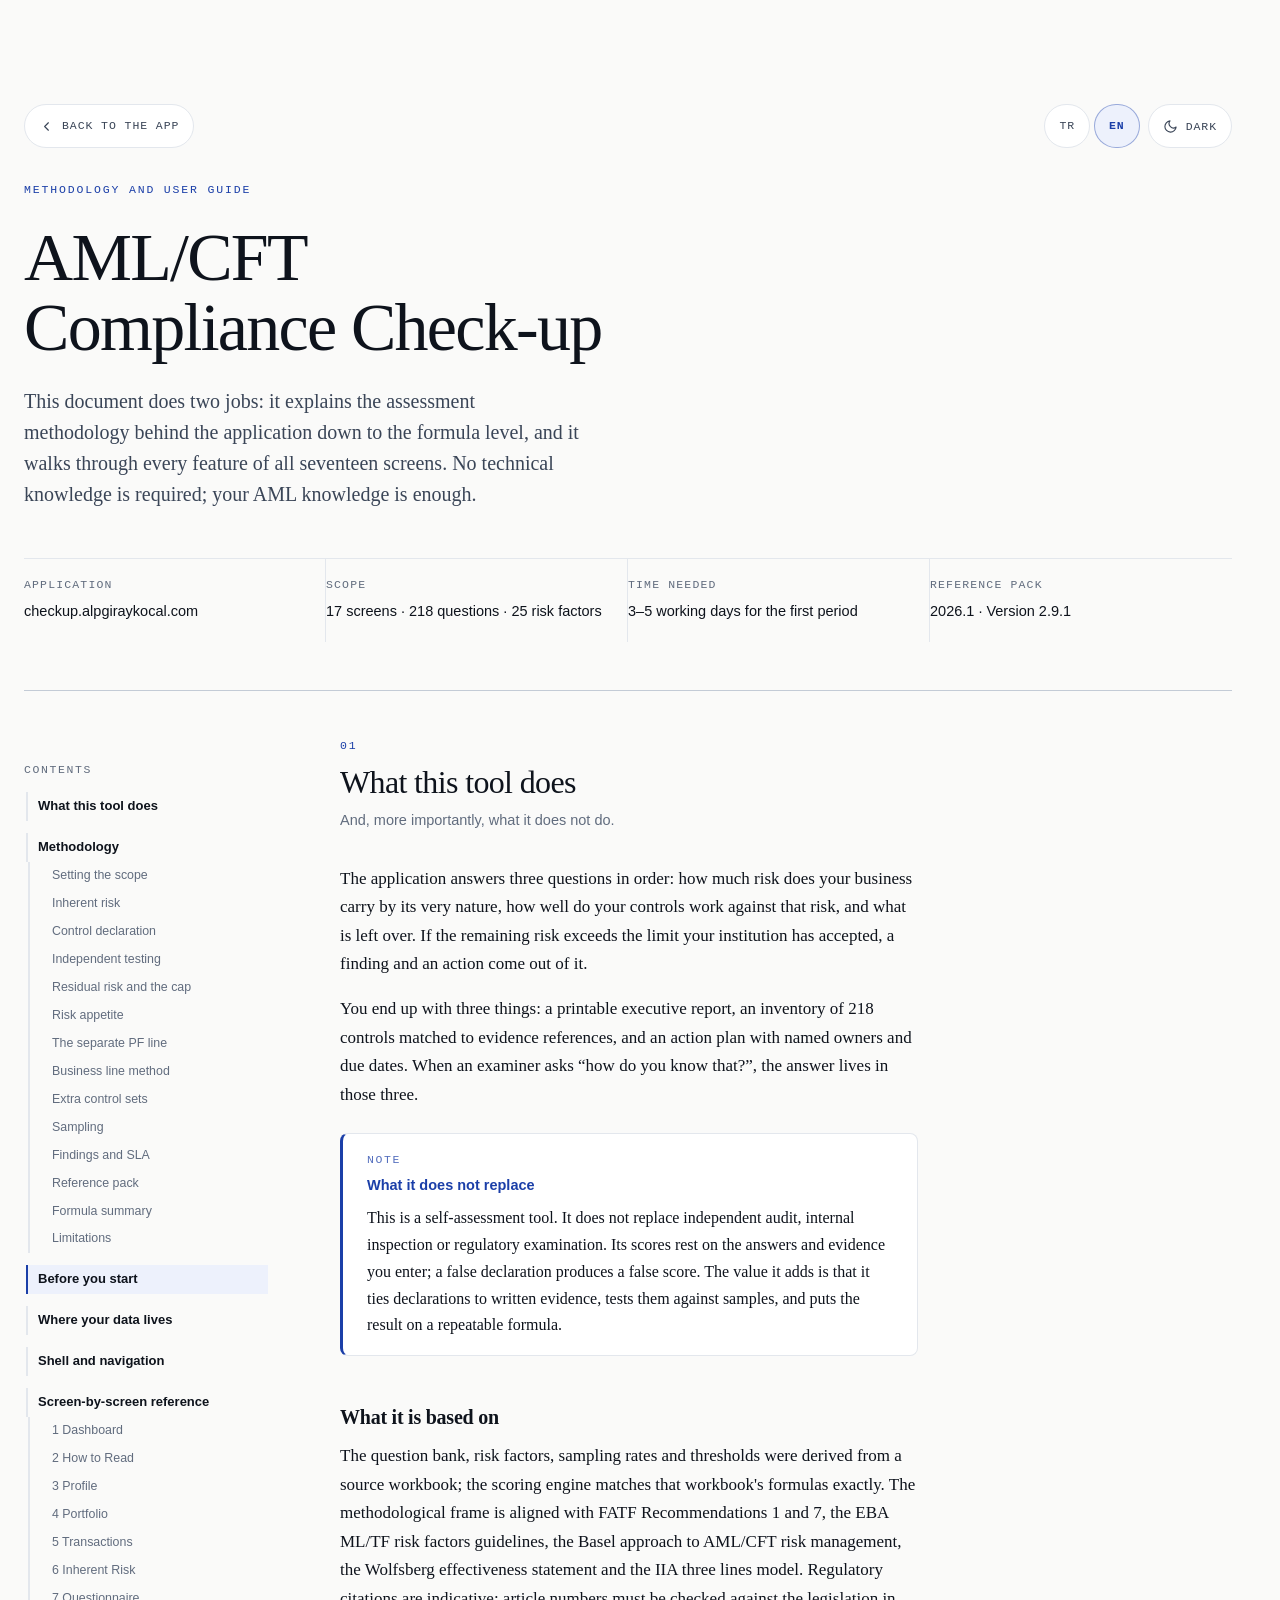
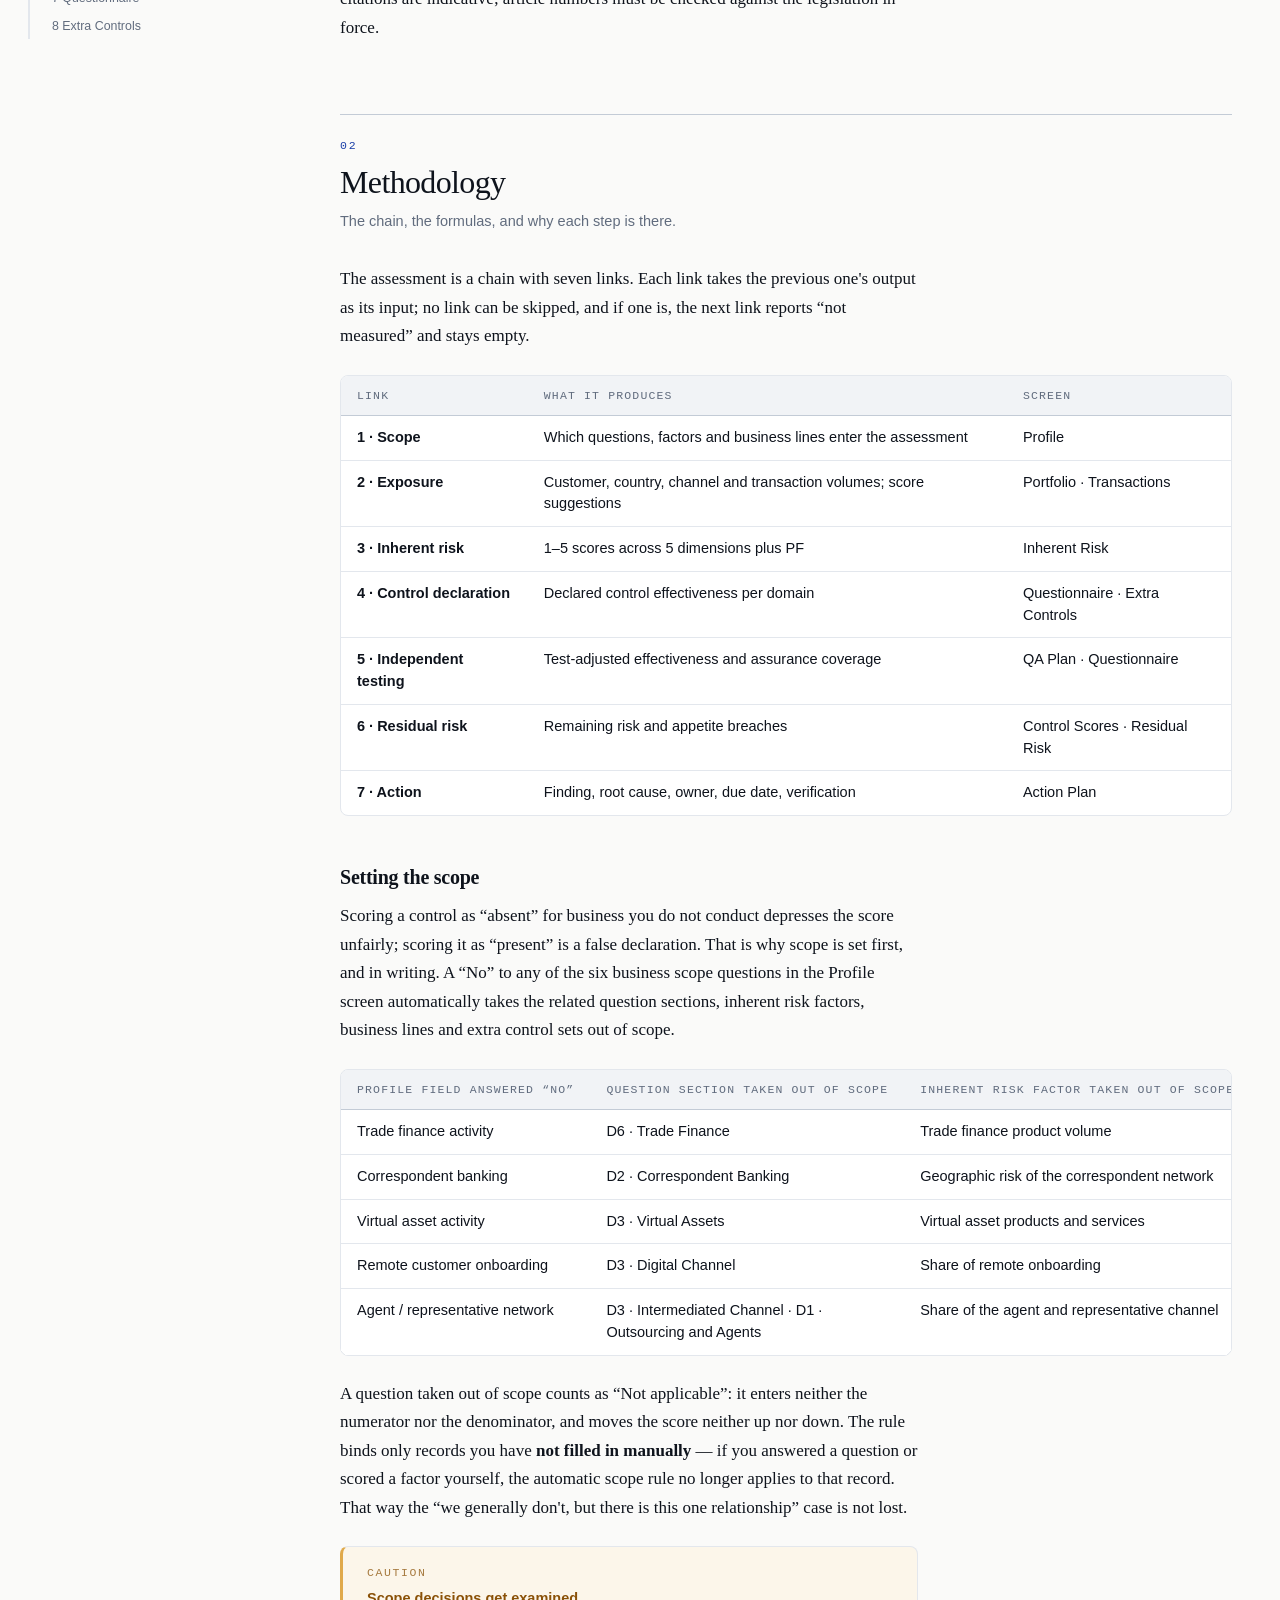
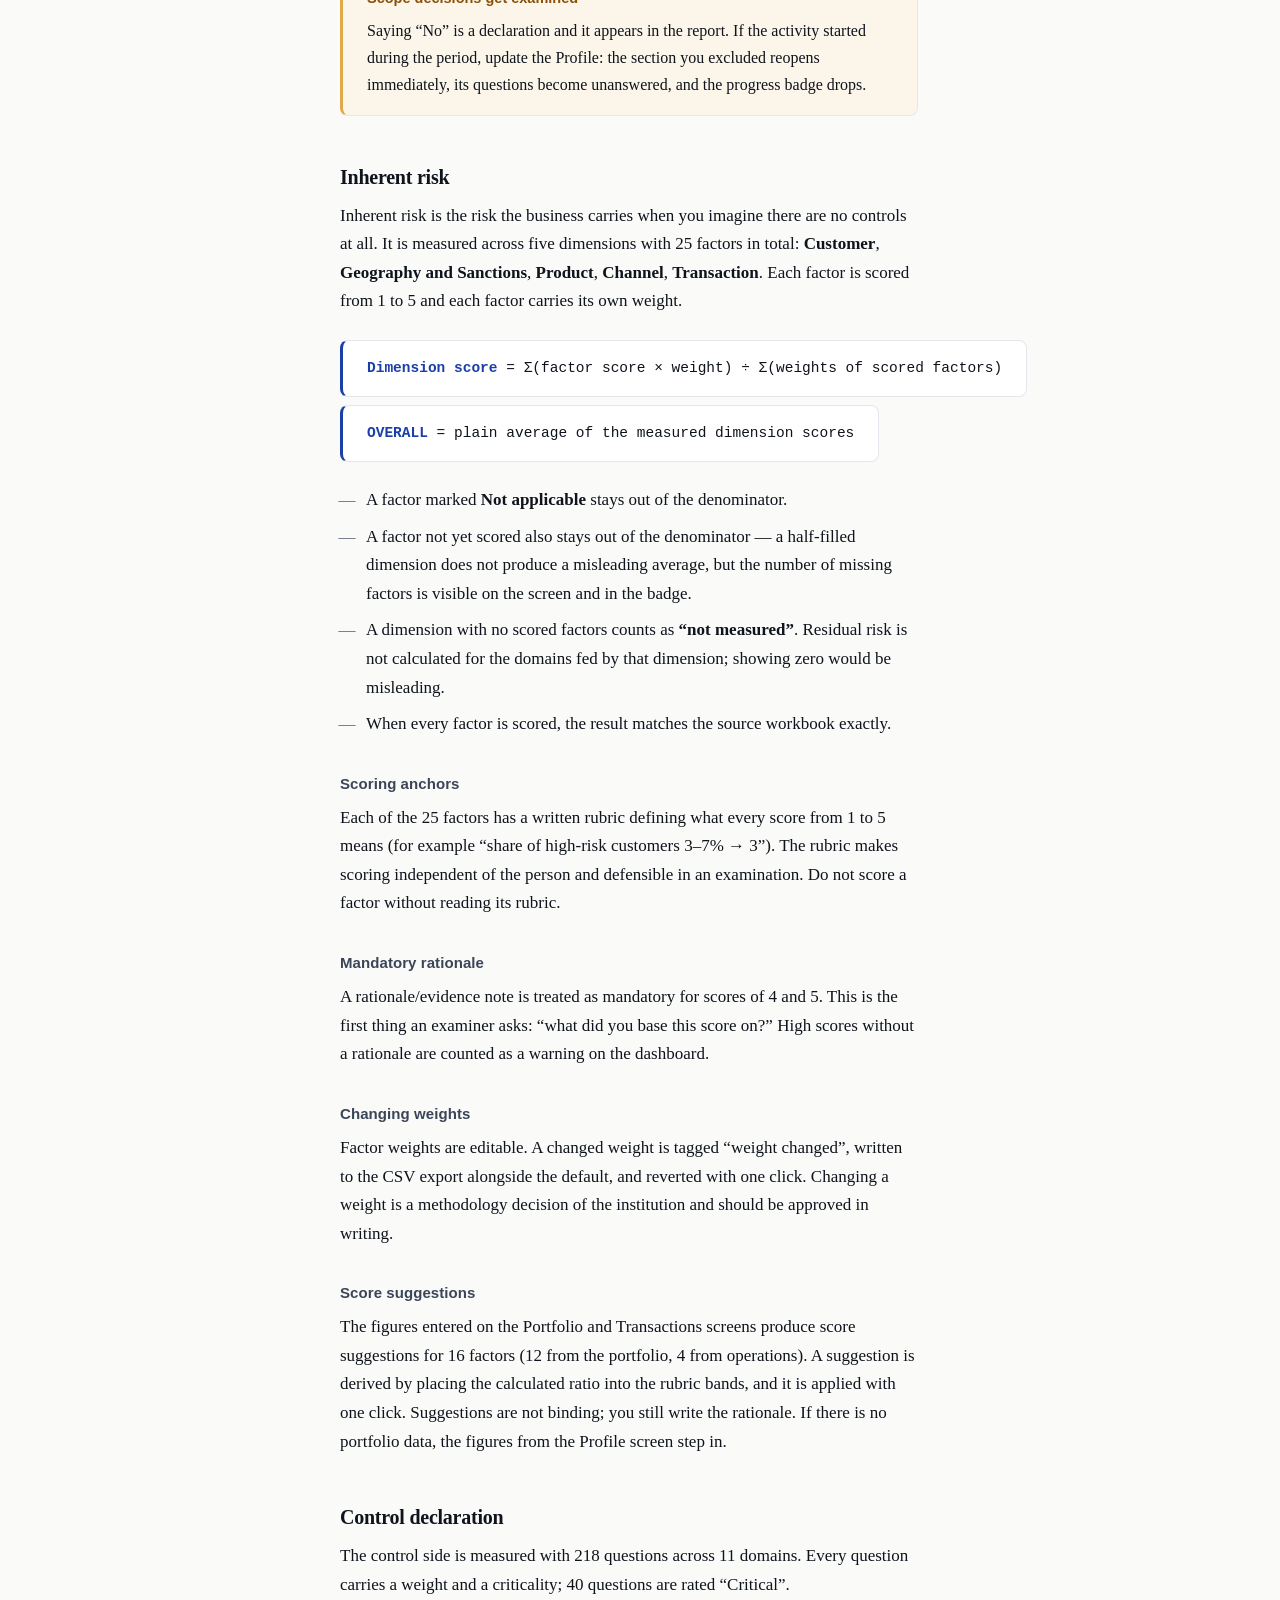
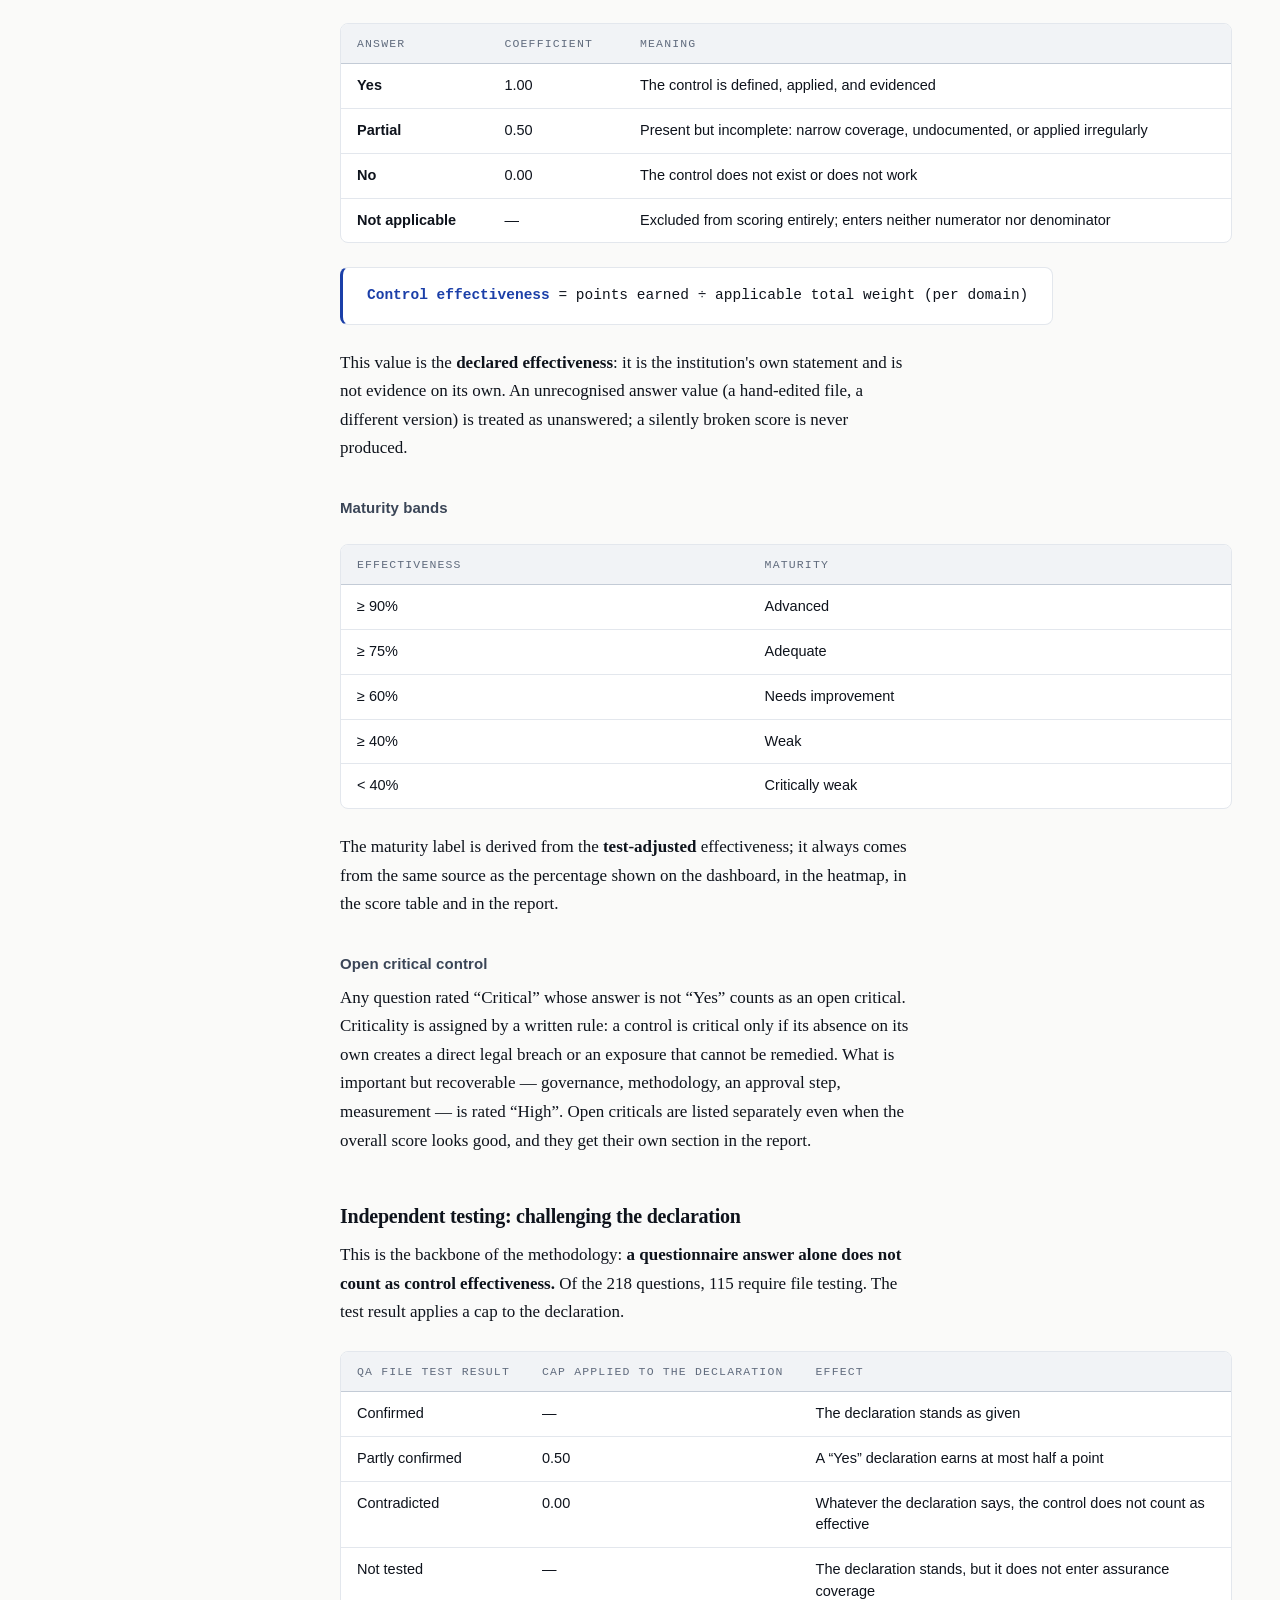
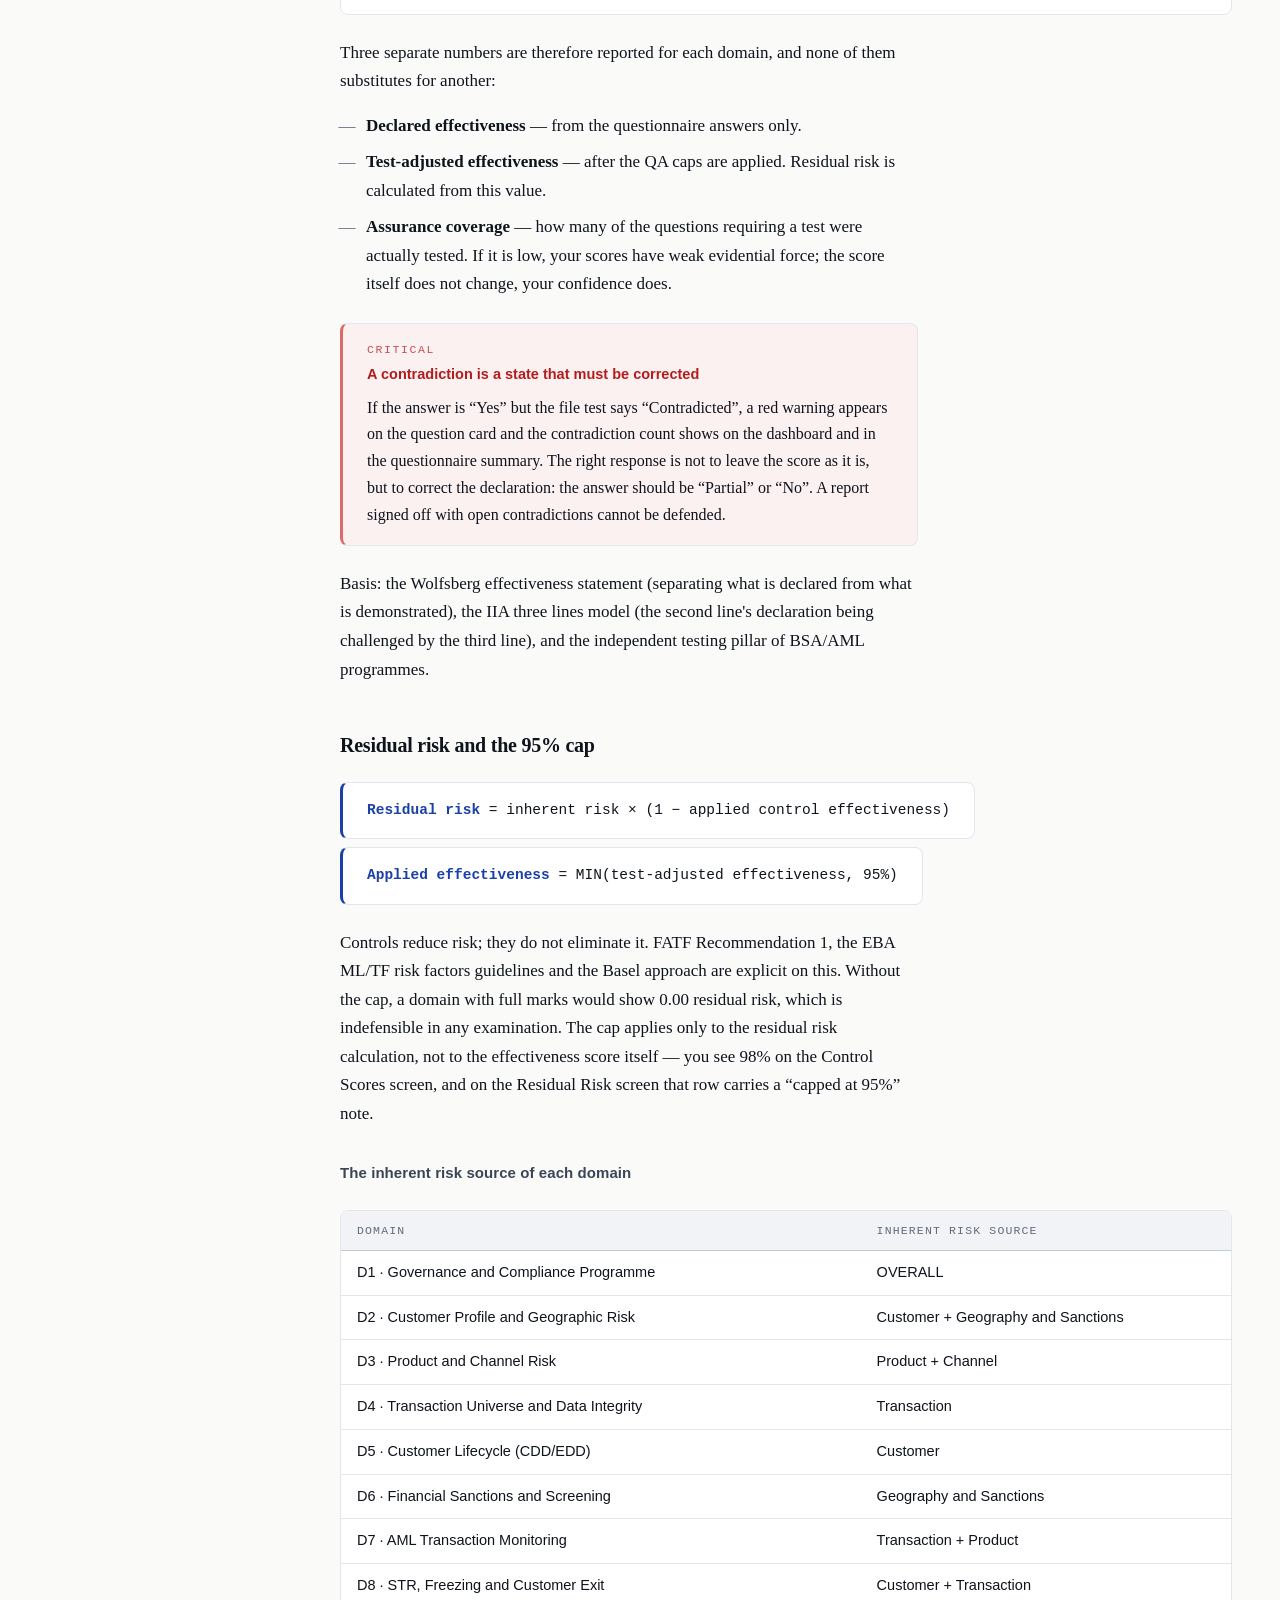
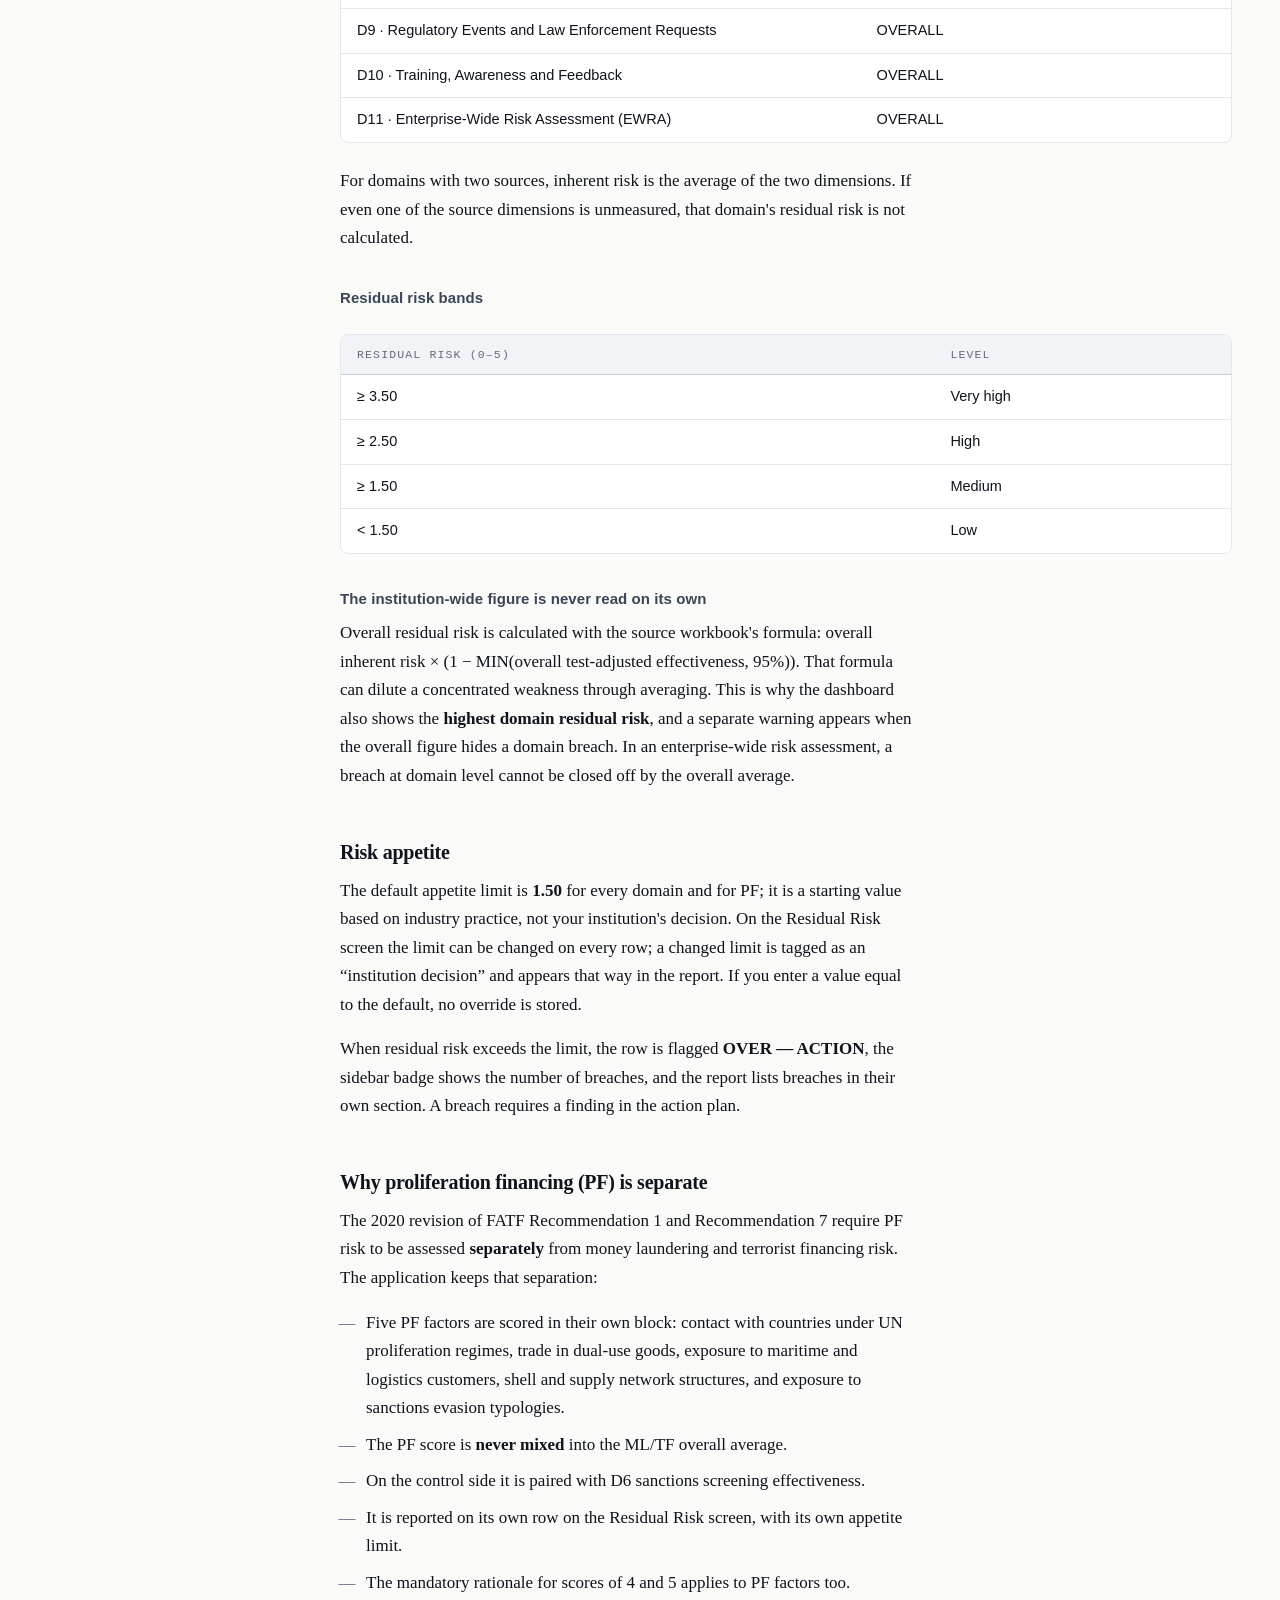
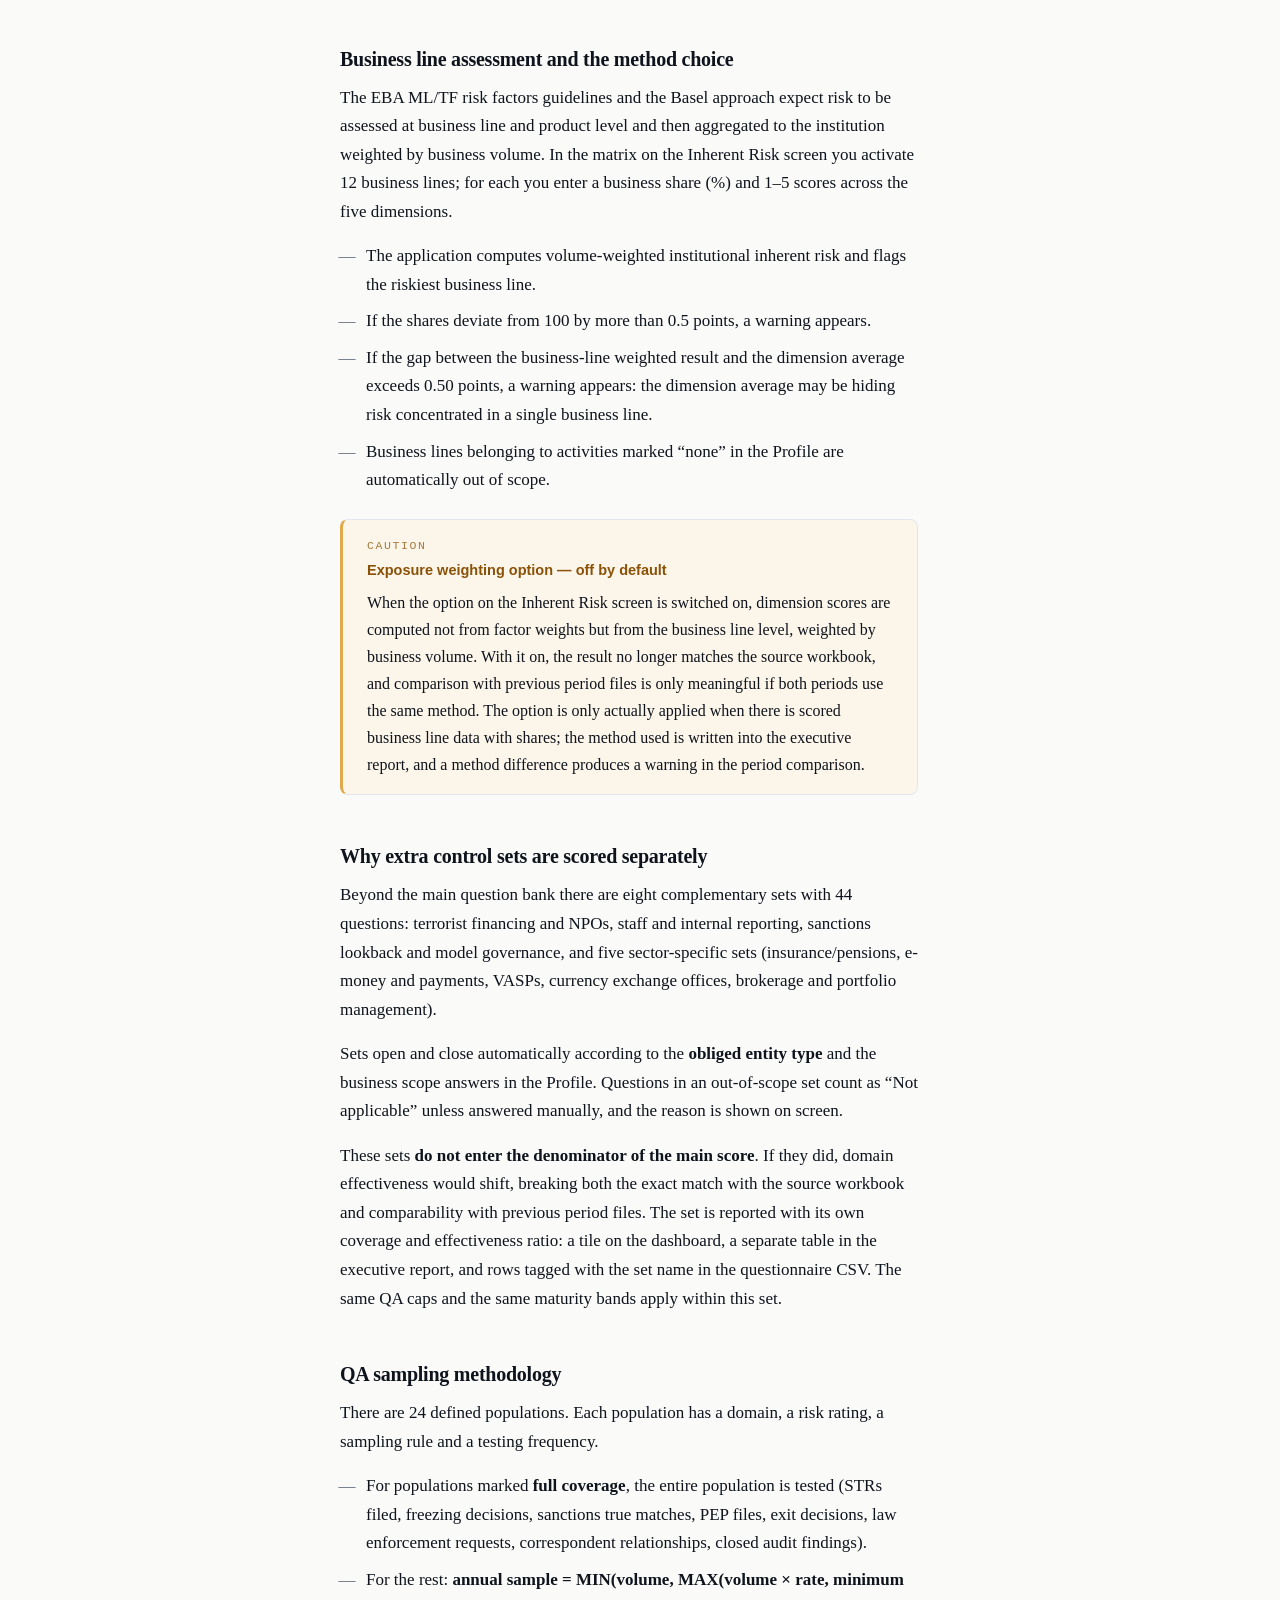
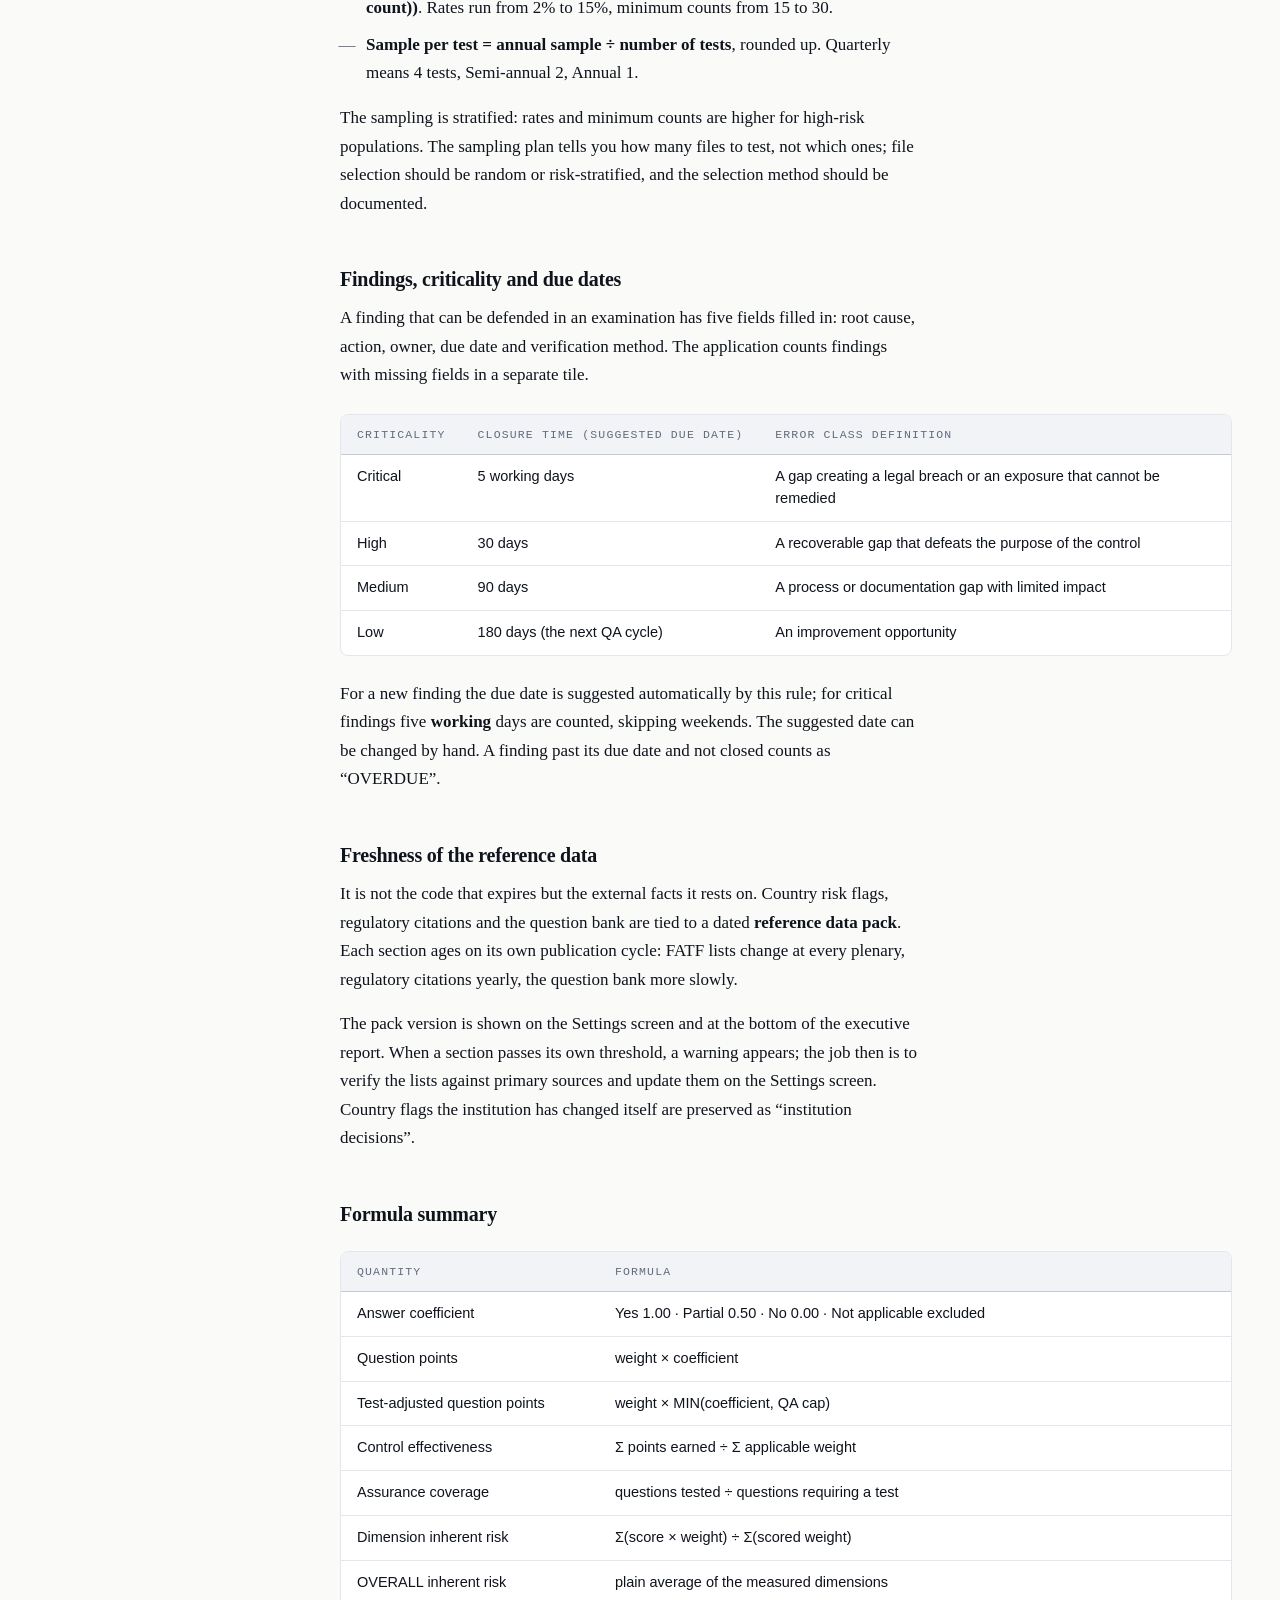
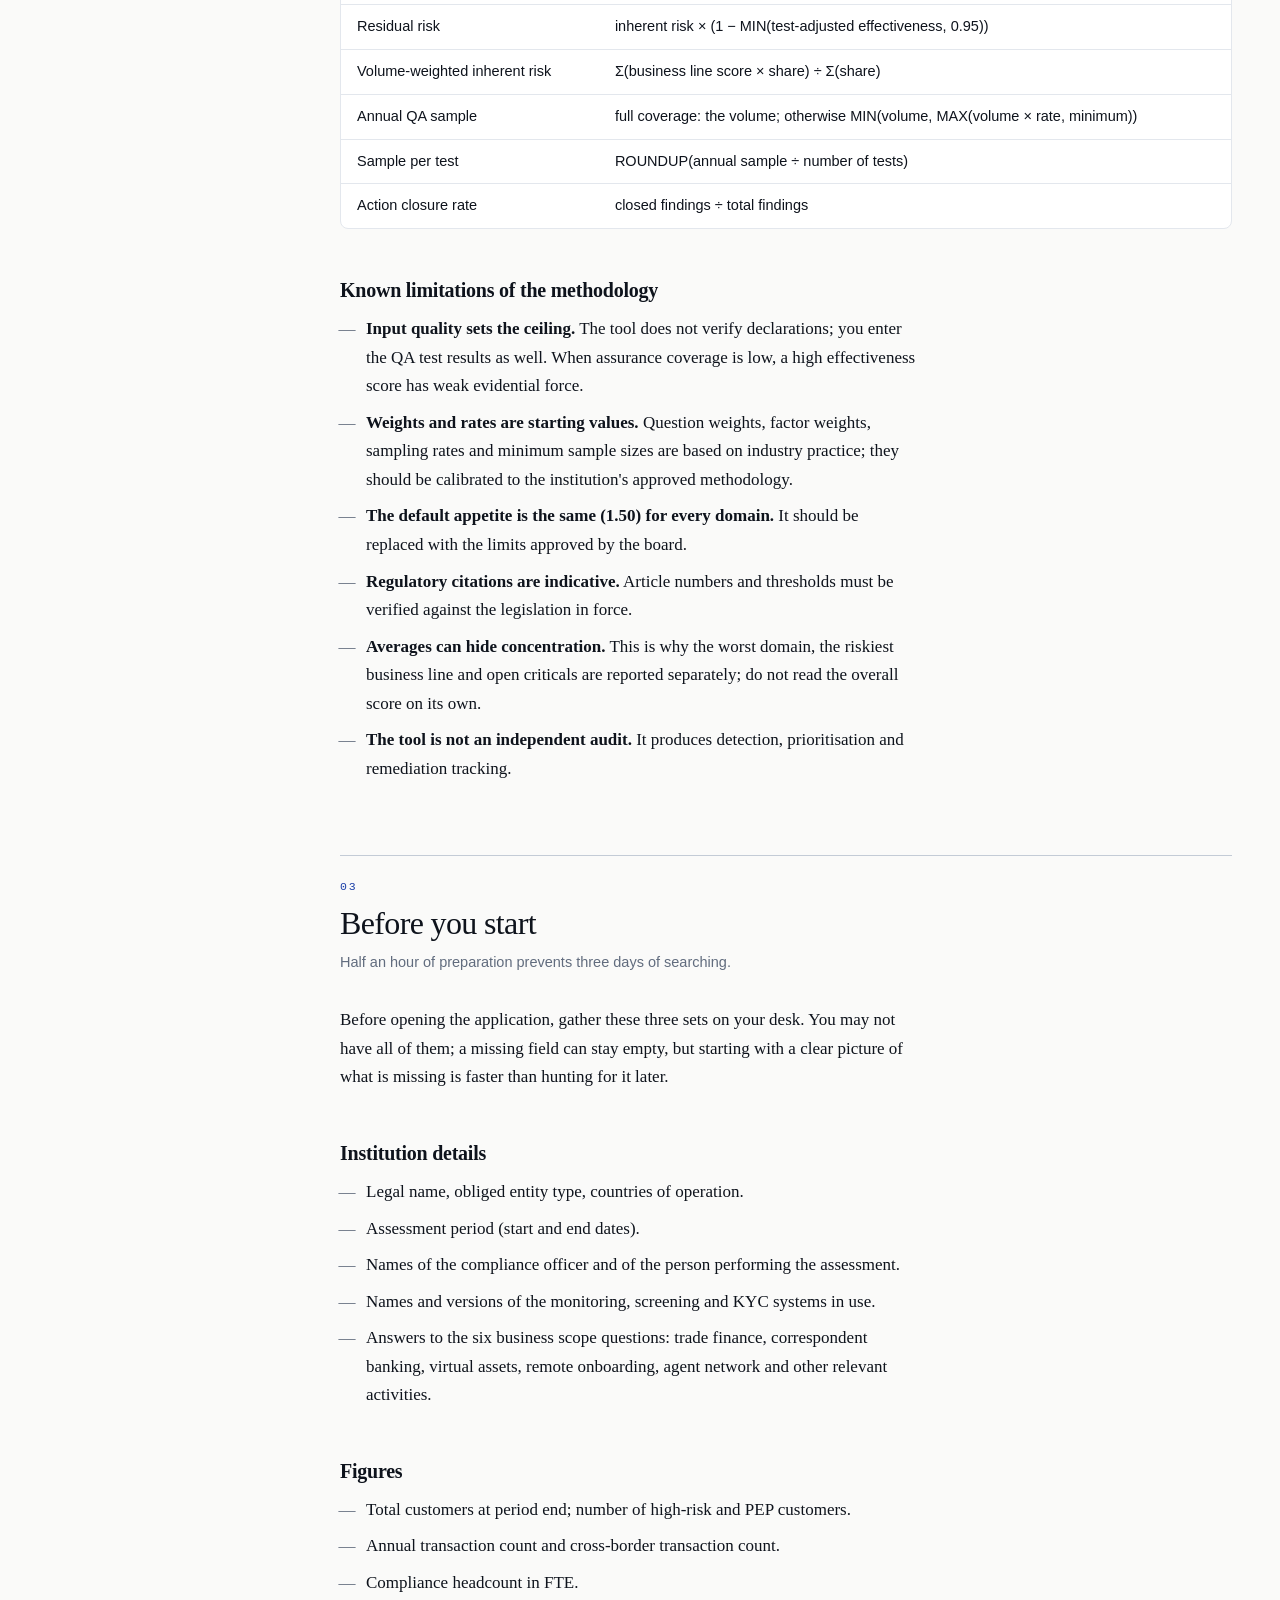
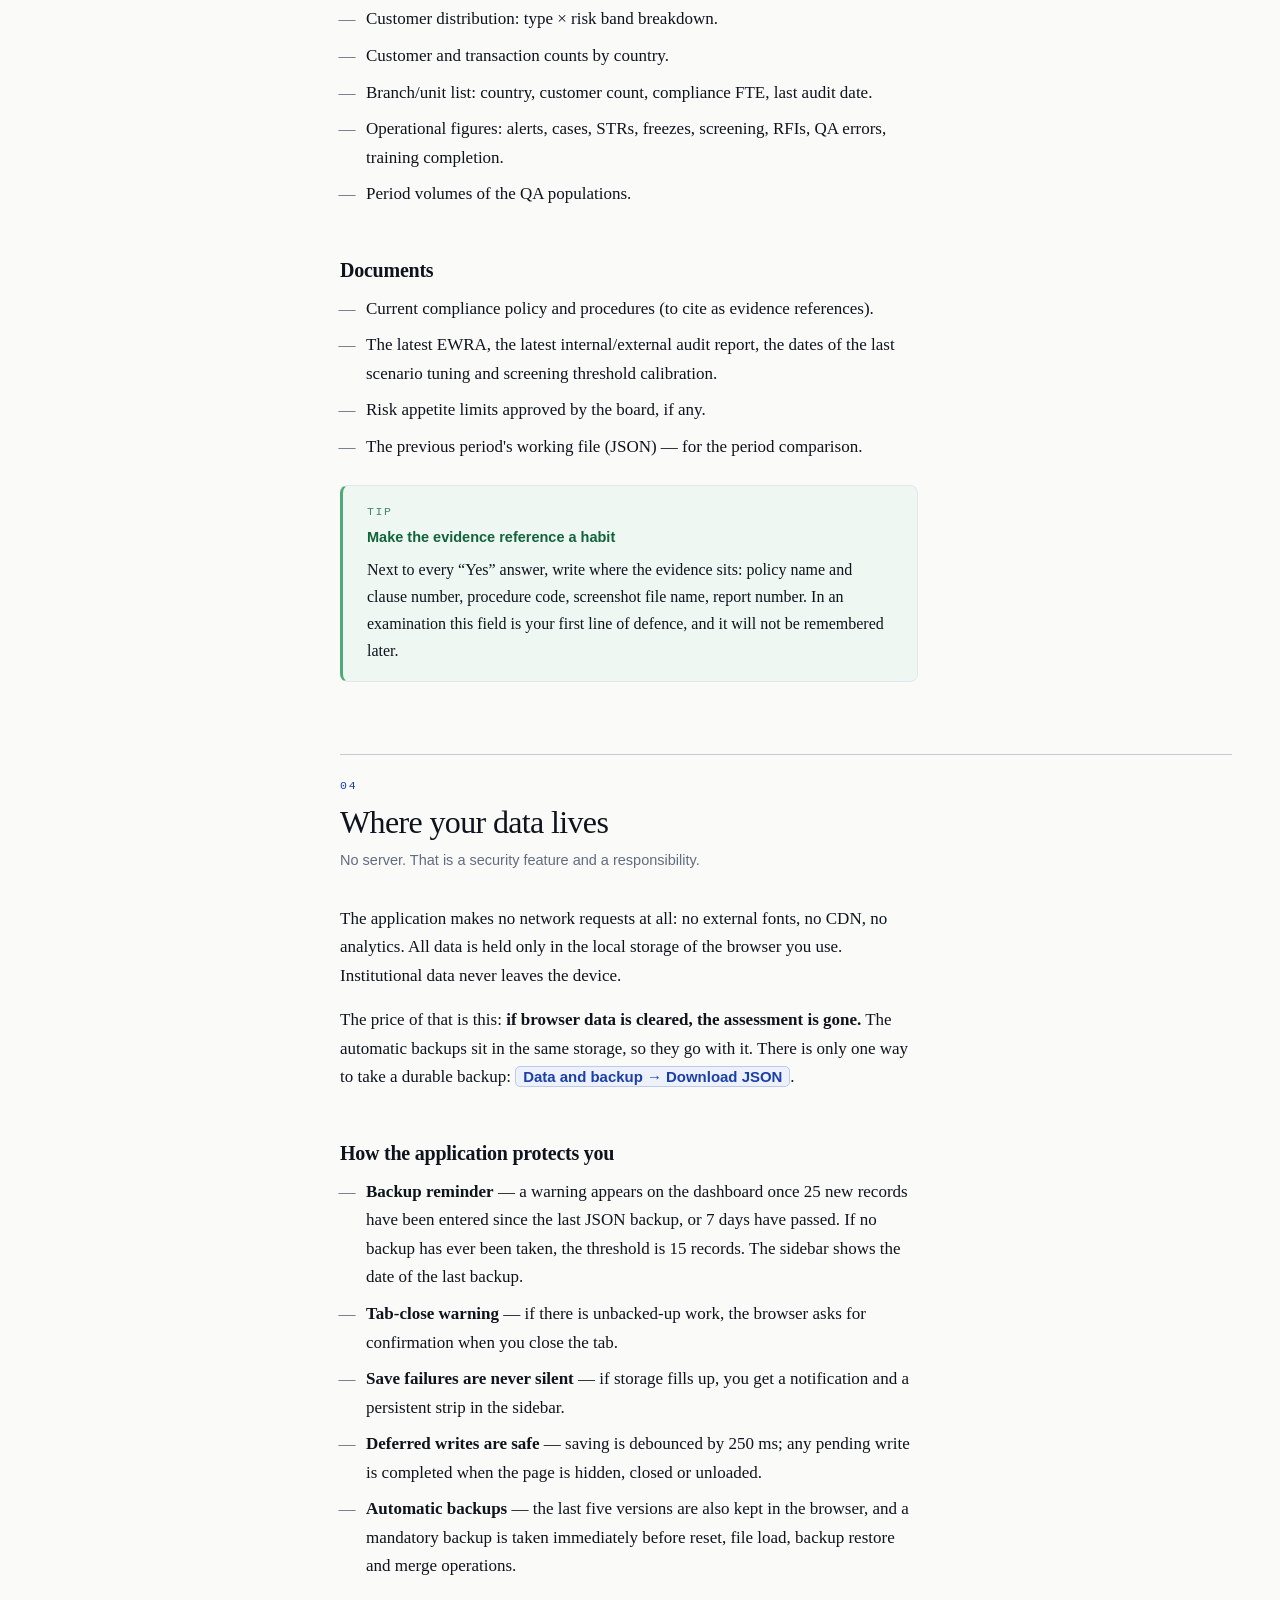
==== GUIDE.html @ ac0b23ff "fix: uçtan uca hata denetimi — kaçırma, anahtar, söz ve CSV Baştan sona yapılan denetimde bulunan on" ====
<!DOCTYPE html>
<html lang="en" data-theme="light">
<head>
<meta charset="utf-8">
<meta name="viewport" content="width=device-width, initial-scale=1">
<meta name="color-scheme" content="light dark">
<title>Methodology and Guide · AML/CFT Compliance Check-up</title>
<meta name="description" content="Assessment methodology and full user guide for the AML/CFT Compliance Check-up: scope, inherent risk, control effectiveness, independent testing, residual risk, appetite and actions across all seventeen screens.">
<link rel="alternate" hreflang="tr" href="KILAVUZ.html">
<link rel="alternate" hreflang="en" href="GUIDE.html">
<link rel="stylesheet" href="css/kilavuz.css?v=2.9.1">
<link rel="icon" href="data:image/svg+xml,<svg xmlns='http://www.w3.org/2000/svg' viewBox='0 0 24 24' fill='none' stroke='%231E40AF' stroke-width='2' stroke-linecap='round' stroke-linejoin='round'><path d='M12 22s8-4 8-10V5l-8-3-8 3v7c0 6 8 10 8 10z'/><path d='m9 12 2 2 4-4'/></svg>">
</head>
<body>
<div class="ilerleme" id="ilerleme" role="presentation"></div>

<div class="sayfa">

  <header class="ustbilgi">
    <div class="ust-arac no-print">
      <a class="geri-link" href="index.html">
        <svg width="15" height="15" viewBox="0 0 24 24" fill="none" stroke="currentColor" stroke-width="1.8" stroke-linecap="round" stroke-linejoin="round" aria-hidden="true"><path d="m15 18-6-6 6-6"/></svg>
        Back to the app
      </a>
      <div class="sag">
        <div class="dil-switch" role="group" aria-label="Change language / Dili değiştir">
          <a class="dil-btn" href="KILAVUZ.html" data-dil="tr" lang="tr">TR</a>
          <a class="dil-btn" href="GUIDE.html" data-dil="en" aria-current="page" lang="en">EN</a>
        </div>
        <button type="button" class="tema-btn" id="tema-btn" aria-label="Switch to dark theme">
          <svg width="15" height="15" viewBox="0 0 24 24" fill="none" stroke="currentColor" stroke-width="1.8" stroke-linecap="round" stroke-linejoin="round" aria-hidden="true"><path d="M21 12.8A9 9 0 1 1 11.2 3a7 7 0 0 0 9.8 9.8z"/></svg>
          <span id="tema-etiket">Dark</span>
        </button>
      </div>
    </div>
    <div class="etiket">Methodology and user guide</div>
    <h1>AML/CFT Compliance Check-up</h1>
    <p class="girizgah">
      This document does two jobs: it explains the assessment methodology behind
      the application down to the formula level, and it walks through every
      feature of all seventeen screens. No technical knowledge is required; your
      AML knowledge is enough.
    </p>
    <div class="ustbilgi-kunye">
      <div><span class="kunye-etiket">Application</span><span class="kunye-deger">checkup.alpgiraykocal.com</span></div>
      <div><span class="kunye-etiket">Scope</span><span class="kunye-deger">17 screens · 218 questions · 25 risk factors</span></div>
      <div><span class="kunye-etiket">Time needed</span><span class="kunye-deger">3–5 working days for the first period</span></div>
      <div><span class="kunye-etiket">Reference pack</span><span class="kunye-deger">2026.1 · Version 2.9.1</span></div>
    </div>
  </header>

  <nav class="icindekiler" id="icindekiler" aria-label="Contents">
    <h2>Contents</h2>
    <ol>
      <li class="ic-ust"><a href="#nedir">What this tool does</a></li>
      <li class="ic-ust"><a href="#metodoloji">Methodology</a>
        <ol class="ic-alt">
          <li><a href="#m-kapsam">Setting the scope</a></li>
          <li><a href="#m-dogustan">Inherent risk</a></li>
          <li><a href="#m-kontrol">Control declaration</a></li>
          <li><a href="#m-test">Independent testing</a></li>
          <li><a href="#m-artik">Residual risk and the cap</a></li>
          <li><a href="#m-istah">Risk appetite</a></li>
          <li><a href="#m-pf">The separate PF line</a></li>
          <li><a href="#m-iskolu">Business line method</a></li>
          <li><a href="#m-ek">Extra control sets</a></li>
          <li><a href="#m-orneklem">Sampling</a></li>
          <li><a href="#m-bulgu">Findings and SLA</a></li>
          <li><a href="#m-referans">Reference pack</a></li>
          <li><a href="#m-ozet">Formula summary</a></li>
          <li><a href="#m-sinir">Limitations</a></li>
        </ol>
      </li>
      <li class="ic-ust"><a href="#hazirlik">Before you start</a></li>
      <li class="ic-ust"><a href="#veri">Where your data lives</a></li>
      <li class="ic-ust"><a href="#kabuk">Shell and navigation</a></li>
      <li class="ic-ust"><a href="#ekranlar">Screen-by-screen reference</a>
        <ol class="ic-alt">
          <li><a href="#e-pano">1 Dashboard</a></li>
          <li><a href="#e-nasil">2 How to Read</a></li>
          <li><a href="#e-kunye">3 Profile</a></li>
          <li><a href="#e-portfoy">4 Portfolio</a></li>
          <li><a href="#e-islem">5 Transactions</a></li>
          <li><a href="#e-dogustan">6 Inherent Risk</a></li>
          <li><a href="#e-anket">7 Questionnaire</a></li>
          <li><a href="#e-ek">8 Extra Controls</a></li>
          <li><a href="#e-qa">9 QA Plan</a></li>
          <li><a href="#e-skorlar">10 Control Scores</a></li>
          <li><a href="#e-artik">11 Residual Risk</a></li>
          <li><a href="#e-aksiyon">12 Action Plan</a></li>
          <li><a href="#e-karsilastir">13 Period Comparison</a></li>
          <li><a href="#e-ekip">14 Team and Merge</a></li>
          <li><a href="#e-gunluk">15 Change Log</a></li>
          <li><a href="#e-rapor">16 Executive Report</a></li>
          <li><a href="#e-ayarlar">17 Settings</a></li>
        </ol>
      </li>
      <li class="ic-ust"><a href="#anket-detay">Filling in the questionnaire</a></li>
      <li class="ic-ust"><a href="#ekip">Working as a team</a></li>
      <li class="ic-ust"><a href="#kapanis">Period-end checklist</a></li>
      <li class="ic-ust"><a href="#sonraki">The next period</a></li>
      <li class="ic-ust"><a href="#sorun">When something goes wrong</a></li>
      <li class="ic-ust"><a href="#ekler">Appendices and tables</a></li>
    </ol>
  </nav>

  <main>

    <h2 id="nedir">What this tool does</h2>
    <p class="h2-alt">And, more importantly, what it does not do.</p>

    <p>
      The application answers three questions in order: how much risk does your
      business carry by its very nature, how well do your controls work against
      that risk, and what is left over. If the remaining risk exceeds the limit
      your institution has accepted, a finding and an action come out of it.
    </p>
    <p>
      You end up with three things: a printable executive report, an inventory of
      218 controls matched to evidence references, and an action plan with named
      owners and due dates. When an examiner asks “how do you know that?”, the
      answer lives in those three.
    </p>

    <div class="kutu">
      <div class="kutu-baslik">What it does not replace</div>
      <p>
        This is a self-assessment tool. It does not replace independent audit,
        internal inspection or regulatory examination. Its scores rest on the
        answers and evidence you enter; a false declaration produces a false
        score. The value it adds is that it ties declarations to written
        evidence, tests them against samples, and puts the result on a
        repeatable formula.
      </p>
    </div>

    <h3>What it is based on</h3>
    <p>
      The question bank, risk factors, sampling rates and thresholds were derived
      from a source workbook; the scoring engine matches that workbook's formulas
      exactly. The methodological frame is aligned with FATF Recommendations 1
      and 7, the EBA ML/TF risk factors guidelines, the Basel approach to AML/CFT
      risk management, the Wolfsberg effectiveness statement and the IIA three
      lines model. Regulatory citations are indicative; article numbers must be
      checked against the legislation in force.
    </p>

    <hr class="ayrac">

    <h2 id="metodoloji">Methodology</h2>
    <p class="h2-alt">The chain, the formulas, and why each step is there.</p>

    <p>
      The assessment is a chain with seven links. Each link takes the previous
      one's output as its input; no link can be skipped, and if one is, the next
      link reports “not measured” and stays empty.
    </p>

    <div class="tablo-sar">
      <table>
        <thead><tr><th>Link</th><th>What it produces</th><th>Screen</th></tr></thead>
        <tbody>
          <tr><td><b>1 · Scope</b></td><td>Which questions, factors and business lines enter the assessment</td><td>Profile</td></tr>
          <tr><td><b>2 · Exposure</b></td><td>Customer, country, channel and transaction volumes; score suggestions</td><td>Portfolio · Transactions</td></tr>
          <tr><td><b>3 · Inherent risk</b></td><td>1–5 scores across 5 dimensions plus PF</td><td>Inherent Risk</td></tr>
          <tr><td><b>4 · Control declaration</b></td><td>Declared control effectiveness per domain</td><td>Questionnaire · Extra Controls</td></tr>
          <tr><td><b>5 · Independent testing</b></td><td>Test-adjusted effectiveness and assurance coverage</td><td>QA Plan · Questionnaire</td></tr>
          <tr><td><b>6 · Residual risk</b></td><td>Remaining risk and appetite breaches</td><td>Control Scores · Residual Risk</td></tr>
          <tr><td><b>7 · Action</b></td><td>Finding, root cause, owner, due date, verification</td><td>Action Plan</td></tr>
        </tbody>
      </table>
    </div>

    <h3 id="m-kapsam">Setting the scope</h3>
    <p>
      Scoring a control as “absent” for business you do not conduct depresses the
      score unfairly; scoring it as “present” is a false declaration. That is why
      scope is set first, and in writing. A “No” to any of the six business scope
      questions in the Profile screen automatically takes the related question
      sections, inherent risk factors, business lines and extra control sets out
      of scope.
    </p>

    <div class="tablo-sar">
      <table>
        <thead><tr><th>Profile field answered “No”</th><th>Question section taken out of scope</th><th>Inherent risk factor taken out of scope</th></tr></thead>
        <tbody>
          <tr><td>Trade finance activity</td><td>D6 · Trade Finance</td><td>Trade finance product volume</td></tr>
          <tr><td>Correspondent banking</td><td>D2 · Correspondent Banking</td><td>Geographic risk of the correspondent network</td></tr>
          <tr><td>Virtual asset activity</td><td>D3 · Virtual Assets</td><td>Virtual asset products and services</td></tr>
          <tr><td>Remote customer onboarding</td><td>D3 · Digital Channel</td><td>Share of remote onboarding</td></tr>
          <tr><td>Agent / representative network</td><td>D3 · Intermediated Channel · D1 · Outsourcing and Agents</td><td>Share of the agent and representative channel</td></tr>
        </tbody>
      </table>
    </div>

    <p>
      A question taken out of scope counts as “Not applicable”: it enters neither
      the numerator nor the denominator, and moves the score neither up nor down.
      The rule binds only records you have <b>not filled in manually</b> — if you
      answered a question or scored a factor yourself, the automatic scope rule
      no longer applies to that record. That way the “we generally don't, but
      there is this one relationship” case is not lost.
    </p>

    <div class="kutu dikkat">
      <div class="kutu-baslik">Scope decisions get examined</div>
      <p>
        Saying “No” is a declaration and it appears in the report. If the activity
        started during the period, update the Profile: the section you excluded
        reopens immediately, its questions become unanswered, and the progress
        badge drops.
      </p>
    </div>

    <h3 id="m-dogustan">Inherent risk</h3>
    <p>
      Inherent risk is the risk the business carries when you imagine there are no
      controls at all. It is measured across five dimensions with 25 factors in
      total: <b>Customer</b>, <b>Geography and Sanctions</b>, <b>Product</b>,
      <b>Channel</b>, <b>Transaction</b>. Each factor is scored from 1 to 5 and
      each factor carries its own weight.
    </p>

    <div class="formul"><b>Dimension score</b> = Σ(factor score × weight) ÷ Σ(weights of scored factors)</div>
    <div class="formul"><b>OVERALL</b> = plain average of the measured dimension scores</div>

    <ul>
      <li>A factor marked <b>Not applicable</b> stays out of the denominator.</li>
      <li>A factor not yet scored also stays out of the denominator — a
        half-filled dimension does not produce a misleading average, but the
        number of missing factors is visible on the screen and in the badge.</li>
      <li>A dimension with no scored factors counts as <b>“not measured”</b>.
        Residual risk is not calculated for the domains fed by that dimension;
        showing zero would be misleading.</li>
      <li>When every factor is scored, the result matches the source workbook
        exactly.</li>
    </ul>

    <h4>Scoring anchors</h4>
    <p>
      Each of the 25 factors has a written rubric defining what every score from 1
      to 5 means (for example “share of high-risk customers 3–7% → 3”). The rubric
      makes scoring independent of the person and defensible in an examination.
      Do not score a factor without reading its rubric.
    </p>

    <h4>Mandatory rationale</h4>
    <p>
      A rationale/evidence note is treated as mandatory for scores of 4 and 5.
      This is the first thing an examiner asks: “what did you base this score on?”
      High scores without a rationale are counted as a warning on the dashboard.
    </p>

    <h4>Changing weights</h4>
    <p>
      Factor weights are editable. A changed weight is tagged “weight changed”,
      written to the CSV export alongside the default, and reverted with one
      click. Changing a weight is a methodology decision of the institution and
      should be approved in writing.
    </p>

    <h4>Score suggestions</h4>
    <p>
      The figures entered on the Portfolio and Transactions screens produce score
      suggestions for 16 factors (12 from the portfolio, 4 from operations). A
      suggestion is derived by placing the calculated ratio into the rubric bands,
      and it is applied with one click. Suggestions are not binding; you still
      write the rationale. If there is no portfolio data, the figures from the
      Profile screen step in.
    </p>

    <h3 id="m-kontrol">Control declaration</h3>
    <p>
      The control side is measured with 218 questions across 11 domains. Every
      question carries a weight and a criticality; 40 questions are rated
      “Critical”.
    </p>

    <div class="tablo-sar">
      <table>
        <thead><tr><th>Answer</th><th>Coefficient</th><th>Meaning</th></tr></thead>
        <tbody>
          <tr><td><b>Yes</b></td><td>1.00</td><td>The control is defined, applied, and evidenced</td></tr>
          <tr><td><b>Partial</b></td><td>0.50</td><td>Present but incomplete: narrow coverage, undocumented, or applied irregularly</td></tr>
          <tr><td><b>No</b></td><td>0.00</td><td>The control does not exist or does not work</td></tr>
          <tr><td><b>Not applicable</b></td><td>—</td><td>Excluded from scoring entirely; enters neither numerator nor denominator</td></tr>
        </tbody>
      </table>
    </div>

    <div class="formul"><b>Control effectiveness</b> = points earned ÷ applicable total weight (per domain)</div>

    <p>
      This value is the <b>declared effectiveness</b>: it is the institution's own
      statement and is not evidence on its own. An unrecognised answer value (a
      hand-edited file, a different version) is treated as unanswered; a silently
      broken score is never produced.
    </p>

    <h4>Maturity bands</h4>
    <div class="tablo-sar">
      <table>
        <thead><tr><th>Effectiveness</th><th>Maturity</th></tr></thead>
        <tbody>
          <tr><td>≥ 90%</td><td>Advanced</td></tr>
          <tr><td>≥ 75%</td><td>Adequate</td></tr>
          <tr><td>≥ 60%</td><td>Needs improvement</td></tr>
          <tr><td>≥ 40%</td><td>Weak</td></tr>
          <tr><td>&lt; 40%</td><td>Critically weak</td></tr>
        </tbody>
      </table>
    </div>
    <p>
      The maturity label is derived from the <b>test-adjusted</b> effectiveness;
      it always comes from the same source as the percentage shown on the
      dashboard, in the heatmap, in the score table and in the report.
    </p>

    <h4>Open critical control</h4>
    <p>
      Any question rated “Critical” whose answer is not “Yes” counts as an open
      critical. Criticality is assigned by a written rule: a control is critical
      only if its absence on its own creates a direct legal breach or an exposure
      that cannot be remedied. What is important but recoverable — governance,
      methodology, an approval step, measurement — is rated “High”. Open criticals
      are listed separately even when the overall score looks good, and they get
      their own section in the report.
    </p>

    <h3 id="m-test">Independent testing: challenging the declaration</h3>
    <p>
      This is the backbone of the methodology: <b>a questionnaire answer alone
      does not count as control effectiveness.</b> Of the 218 questions, 115
      require file testing. The test result applies a cap to the declaration.
    </p>

    <div class="tablo-sar">
      <table>
        <thead><tr><th>QA file test result</th><th>Cap applied to the declaration</th><th>Effect</th></tr></thead>
        <tbody>
          <tr><td>Confirmed</td><td>—</td><td>The declaration stands as given</td></tr>
          <tr><td>Partly confirmed</td><td>0.50</td><td>A “Yes” declaration earns at most half a point</td></tr>
          <tr><td>Contradicted</td><td>0.00</td><td>Whatever the declaration says, the control does not count as effective</td></tr>
          <tr><td>Not tested</td><td>—</td><td>The declaration stands, but it does not enter assurance coverage</td></tr>
        </tbody>
      </table>
    </div>

    <p>
      Three separate numbers are therefore reported for each domain, and none of
      them substitutes for another:
    </p>
    <ul>
      <li><b>Declared effectiveness</b> — from the questionnaire answers only.</li>
      <li><b>Test-adjusted effectiveness</b> — after the QA caps are applied.
        Residual risk is calculated from this value.</li>
      <li><b>Assurance coverage</b> — how many of the questions requiring a test
        were actually tested. If it is low, your scores have weak evidential
        force; the score itself does not change, your confidence does.</li>
    </ul>

    <div class="kutu kritik">
      <div class="kutu-baslik">A contradiction is a state that must be corrected</div>
      <p>
        If the answer is “Yes” but the file test says “Contradicted”, a red
        warning appears on the question card and the contradiction count shows on
        the dashboard and in the questionnaire summary. The right response is not
        to leave the score as it is, but to correct the declaration: the answer
        should be “Partial” or “No”. A report signed off with open contradictions
        cannot be defended.
      </p>
    </div>

    <p>
      Basis: the Wolfsberg effectiveness statement (separating what is declared
      from what is demonstrated), the IIA three lines model (the second line's
      declaration being challenged by the third line), and the independent testing
      pillar of BSA/AML programmes.
    </p>

    <h3 id="m-artik">Residual risk and the 95% cap</h3>

    <div class="formul"><b>Residual risk</b> = inherent risk × (1 − applied control effectiveness)</div>
    <div class="formul"><b>Applied effectiveness</b> = MIN(test-adjusted effectiveness, 95%)</div>

    <p>
      Controls reduce risk; they do not eliminate it. FATF Recommendation 1, the
      EBA ML/TF risk factors guidelines and the Basel approach are explicit on
      this. Without the cap, a domain with full marks would show 0.00 residual
      risk, which is indefensible in any examination. The cap applies only to the
      residual risk calculation, not to the effectiveness score itself — you see
      98% on the Control Scores screen, and on the Residual Risk screen that row
      carries a “capped at 95%” note.
    </p>

    <h4>The inherent risk source of each domain</h4>
    <div class="tablo-sar">
      <table>
        <thead><tr><th>Domain</th><th>Inherent risk source</th></tr></thead>
        <tbody>
          <tr><td>D1 · Governance and Compliance Programme</td><td>OVERALL</td></tr>
          <tr><td>D2 · Customer Profile and Geographic Risk</td><td>Customer + Geography and Sanctions</td></tr>
          <tr><td>D3 · Product and Channel Risk</td><td>Product + Channel</td></tr>
          <tr><td>D4 · Transaction Universe and Data Integrity</td><td>Transaction</td></tr>
          <tr><td>D5 · Customer Lifecycle (CDD/EDD)</td><td>Customer</td></tr>
          <tr><td>D6 · Financial Sanctions and Screening</td><td>Geography and Sanctions</td></tr>
          <tr><td>D7 · AML Transaction Monitoring</td><td>Transaction + Product</td></tr>
          <tr><td>D8 · STR, Freezing and Customer Exit</td><td>Customer + Transaction</td></tr>
          <tr><td>D9 · Regulatory Events and Law Enforcement Requests</td><td>OVERALL</td></tr>
          <tr><td>D10 · Training, Awareness and Feedback</td><td>OVERALL</td></tr>
          <tr><td>D11 · Enterprise-Wide Risk Assessment (EWRA)</td><td>OVERALL</td></tr>
        </tbody>
      </table>
    </div>
    <p>
      For domains with two sources, inherent risk is the average of the two
      dimensions. If even one of the source dimensions is unmeasured, that
      domain's residual risk is not calculated.
    </p>

    <h4>Residual risk bands</h4>
    <div class="tablo-sar">
      <table>
        <thead><tr><th>Residual risk (0–5)</th><th>Level</th></tr></thead>
        <tbody>
          <tr><td>≥ 3.50</td><td>Very high</td></tr>
          <tr><td>≥ 2.50</td><td>High</td></tr>
          <tr><td>≥ 1.50</td><td>Medium</td></tr>
          <tr><td>&lt; 1.50</td><td>Low</td></tr>
        </tbody>
      </table>
    </div>

    <h4>The institution-wide figure is never read on its own</h4>
    <p>
      Overall residual risk is calculated with the source workbook's formula:
      overall inherent risk × (1 − MIN(overall test-adjusted effectiveness, 95%)).
      That formula can dilute a concentrated weakness through averaging. This is
      why the dashboard also shows the <b>highest domain residual risk</b>, and a
      separate warning appears when the overall figure hides a domain breach. In
      an enterprise-wide risk assessment, a breach at domain level cannot be
      closed off by the overall average.
    </p>

    <h3 id="m-istah">Risk appetite</h3>
    <p>
      The default appetite limit is <b>1.50</b> for every domain and for PF; it is
      a starting value based on industry practice, not your institution's
      decision. On the Residual Risk screen the limit can be changed on every
      row; a changed limit is tagged as an “institution decision” and appears that
      way in the report. If you enter a value equal to the default, no override
      is stored.
    </p>
    <p>
      When residual risk exceeds the limit, the row is flagged <b>OVER —
      ACTION</b>, the sidebar badge shows the number of breaches, and the report
      lists breaches in their own section. A breach requires a finding in the
      action plan.
    </p>

    <h3 id="m-pf">Why proliferation financing (PF) is separate</h3>
    <p>
      The 2020 revision of FATF Recommendation 1 and Recommendation 7 require PF
      risk to be assessed <b>separately</b> from money laundering and terrorist
      financing risk. The application keeps that separation:
    </p>
    <ul>
      <li>Five PF factors are scored in their own block: contact with countries
        under UN proliferation regimes, trade in dual-use goods, exposure to
        maritime and logistics customers, shell and supply network structures,
        and exposure to sanctions evasion typologies.</li>
      <li>The PF score is <b>never mixed</b> into the ML/TF overall average.</li>
      <li>On the control side it is paired with D6 sanctions screening
        effectiveness.</li>
      <li>It is reported on its own row on the Residual Risk screen, with its own
        appetite limit.</li>
      <li>The mandatory rationale for scores of 4 and 5 applies to PF factors
        too.</li>
    </ul>

    <h3 id="m-iskolu">Business line assessment and the method choice</h3>
    <p>
      The EBA ML/TF risk factors guidelines and the Basel approach expect risk to
      be assessed at business line and product level and then aggregated to the
      institution weighted by business volume. In the matrix on the Inherent Risk
      screen you activate 12 business lines; for each you enter a business share
      (%) and 1–5 scores across the five dimensions.
    </p>
    <ul>
      <li>The application computes volume-weighted institutional inherent risk and
        flags the riskiest business line.</li>
      <li>If the shares deviate from 100 by more than 0.5 points, a warning
        appears.</li>
      <li>If the gap between the business-line weighted result and the dimension
        average exceeds 0.50 points, a warning appears: the dimension average may
        be hiding risk concentrated in a single business line.</li>
      <li>Business lines belonging to activities marked “none” in the Profile are
        automatically out of scope.</li>
    </ul>

    <div class="kutu dikkat">
      <div class="kutu-baslik">Exposure weighting option — off by default</div>
      <p>
        When the option on the Inherent Risk screen is switched on, dimension
        scores are computed not from factor weights but from the business line
        level, weighted by business volume. With it on, the result no longer
        matches the source workbook, and comparison with previous period files is
        only meaningful if both periods use the same method. The option is only
        actually applied when there is scored business line data with shares; the
        method used is written into the executive report, and a method difference
        produces a warning in the period comparison.
      </p>
    </div>

    <h3 id="m-ek">Why extra control sets are scored separately</h3>
    <p>
      Beyond the main question bank there are eight complementary sets with 44
      questions: terrorist financing and NPOs, staff and internal reporting,
      sanctions lookback and model governance, and five sector-specific sets
      (insurance/pensions, e-money and payments, VASPs, currency exchange offices,
      brokerage and portfolio management).
    </p>
    <p>
      Sets open and close automatically according to the <b>obliged entity type</b>
      and the business scope answers in the Profile. Questions in an out-of-scope
      set count as “Not applicable” unless answered manually, and the reason is
      shown on screen.
    </p>
    <p>
      These sets <b>do not enter the denominator of the main score</b>. If they
      did, domain effectiveness would shift, breaking both the exact match with
      the source workbook and comparability with previous period files. The set is
      reported with its own coverage and effectiveness ratio: a tile on the
      dashboard, a separate table in the executive report, and rows tagged with the
      set name in the questionnaire CSV. The same QA caps and the same maturity
      bands apply within this set.
    </p>

    <h3 id="m-orneklem">QA sampling methodology</h3>
    <p>
      There are 24 defined populations. Each population has a domain, a risk
      rating, a sampling rule and a testing frequency.
    </p>
    <ul>
      <li>For populations marked <b>full coverage</b>, the entire population is
        tested (STRs filed, freezing decisions, sanctions true matches, PEP files,
        exit decisions, law enforcement requests, correspondent relationships,
        closed audit findings).</li>
      <li>For the rest: <b>annual sample = MIN(volume, MAX(volume × rate, minimum
        count))</b>. Rates run from 2% to 15%, minimum counts from 15 to 30.</li>
      <li><b>Sample per test = annual sample ÷ number of tests</b>, rounded up.
        Quarterly means 4 tests, Semi-annual 2, Annual 1.</li>
    </ul>
    <p>
      The sampling is stratified: rates and minimum counts are higher for
      high-risk populations. The sampling plan tells you how many files to test,
      not which ones; file selection should be random or risk-stratified, and the
      selection method should be documented.
    </p>

    <h3 id="m-bulgu">Findings, criticality and due dates</h3>
    <p>
      A finding that can be defended in an examination has five fields filled in:
      root cause, action, owner, due date and verification method. The application
      counts findings with missing fields in a separate tile.
    </p>
    <div class="tablo-sar">
      <table>
        <thead><tr><th>Criticality</th><th>Closure time (suggested due date)</th><th>Error class definition</th></tr></thead>
        <tbody>
          <tr><td>Critical</td><td>5 working days</td><td>A gap creating a legal breach or an exposure that cannot be remedied</td></tr>
          <tr><td>High</td><td>30 days</td><td>A recoverable gap that defeats the purpose of the control</td></tr>
          <tr><td>Medium</td><td>90 days</td><td>A process or documentation gap with limited impact</td></tr>
          <tr><td>Low</td><td>180 days (the next QA cycle)</td><td>An improvement opportunity</td></tr>
        </tbody>
      </table>
    </div>
    <p>
      For a new finding the due date is suggested automatically by this rule; for
      critical findings five <b>working</b> days are counted, skipping weekends.
      The suggested date can be changed by hand. A finding past its due date and
      not closed counts as “OVERDUE”.
    </p>

    <h3 id="m-referans">Freshness of the reference data</h3>
    <p>
      It is not the code that expires but the external facts it rests on. Country
      risk flags, regulatory citations and the question bank are tied to a dated
      <b>reference data pack</b>. Each section ages on its own publication cycle:
      FATF lists change at every plenary, regulatory citations yearly, the
      question bank more slowly.
    </p>
    <p>
      The pack version is shown on the Settings screen and at the bottom of the
      executive report. When a section passes its own threshold, a warning
      appears; the job then is to verify the lists against primary sources and
      update them on the Settings screen. Country flags the institution has
      changed itself are preserved as “institution decisions”.
    </p>

    <h3 id="m-ozet">Formula summary</h3>
    <div class="tablo-sar">
      <table>
        <thead><tr><th>Quantity</th><th>Formula</th></tr></thead>
        <tbody>
          <tr><td>Answer coefficient</td><td>Yes 1.00 · Partial 0.50 · No 0.00 · Not applicable excluded</td></tr>
          <tr><td>Question points</td><td>weight × coefficient</td></tr>
          <tr><td>Test-adjusted question points</td><td>weight × MIN(coefficient, QA cap)</td></tr>
          <tr><td>Control effectiveness</td><td>Σ points earned ÷ Σ applicable weight</td></tr>
          <tr><td>Assurance coverage</td><td>questions tested ÷ questions requiring a test</td></tr>
          <tr><td>Dimension inherent risk</td><td>Σ(score × weight) ÷ Σ(scored weight)</td></tr>
          <tr><td>OVERALL inherent risk</td><td>plain average of the measured dimensions</td></tr>
          <tr><td>Residual risk</td><td>inherent risk × (1 − MIN(test-adjusted effectiveness, 0.95))</td></tr>
          <tr><td>Volume-weighted inherent risk</td><td>Σ(business line score × share) ÷ Σ(share)</td></tr>
          <tr><td>Annual QA sample</td><td>full coverage: the volume; otherwise MIN(volume, MAX(volume × rate, minimum))</td></tr>
          <tr><td>Sample per test</td><td>ROUNDUP(annual sample ÷ number of tests)</td></tr>
          <tr><td>Action closure rate</td><td>closed findings ÷ total findings</td></tr>
        </tbody>
      </table>
    </div>

    <h3 id="m-sinir">Known limitations of the methodology</h3>
    <ul>
      <li><b>Input quality sets the ceiling.</b> The tool does not verify
        declarations; you enter the QA test results as well. When assurance
        coverage is low, a high effectiveness score has weak evidential force.</li>
      <li><b>Weights and rates are starting values.</b> Question weights, factor
        weights, sampling rates and minimum sample sizes are based on industry
        practice; they should be calibrated to the institution's approved
        methodology.</li>
      <li><b>The default appetite is the same (1.50) for every domain.</b> It
        should be replaced with the limits approved by the board.</li>
      <li><b>Regulatory citations are indicative.</b> Article numbers and
        thresholds must be verified against the legislation in force.</li>
      <li><b>Averages can hide concentration.</b> This is why the worst domain,
        the riskiest business line and open criticals are reported separately; do
        not read the overall score on its own.</li>
      <li><b>The tool is not an independent audit.</b> It produces detection,
        prioritisation and remediation tracking.</li>
    </ul>

    <hr class="ayrac">

    <h2 id="hazirlik">Before you start</h2>
    <p class="h2-alt">Half an hour of preparation prevents three days of searching.</p>

    <p>
      Before opening the application, gather these three sets on your desk. You
      may not have all of them; a missing field can stay empty, but starting with
      a clear picture of what is missing is faster than hunting for it later.
    </p>

    <h3>Institution details</h3>
    <ul>
      <li>Legal name, obliged entity type, countries of operation.</li>
      <li>Assessment period (start and end dates).</li>
      <li>Names of the compliance officer and of the person performing the assessment.</li>
      <li>Names and versions of the monitoring, screening and KYC systems in use.</li>
      <li>Answers to the six business scope questions: trade finance,
        correspondent banking, virtual assets, remote onboarding, agent network
        and other relevant activities.</li>
    </ul>

    <h3>Figures</h3>
    <ul>
      <li>Total customers at period end; number of high-risk and PEP customers.</li>
      <li>Annual transaction count and cross-border transaction count.</li>
      <li>Compliance headcount in FTE.</li>
      <li>Customer distribution: type × risk band breakdown.</li>
      <li>Customer and transaction counts by country.</li>
      <li>Branch/unit list: country, customer count, compliance FTE, last audit date.</li>
      <li>Operational figures: alerts, cases, STRs, freezes, screening, RFIs, QA
        errors, training completion.</li>
      <li>Period volumes of the QA populations.</li>
    </ul>

    <h3>Documents</h3>
    <ul>
      <li>Current compliance policy and procedures (to cite as evidence references).</li>
      <li>The latest EWRA, the latest internal/external audit report, the dates of
        the last scenario tuning and screening threshold calibration.</li>
      <li>Risk appetite limits approved by the board, if any.</li>
      <li>The previous period's working file (JSON) — for the period comparison.</li>
    </ul>

    <div class="kutu ipucu">
      <div class="kutu-baslik">Make the evidence reference a habit</div>
      <p>
        Next to every “Yes” answer, write where the evidence sits: policy name and
        clause number, procedure code, screenshot file name, report number. In an
        examination this field is your first line of defence, and it will not be
        remembered later.
      </p>
    </div>

    <hr class="ayrac">

    <h2 id="veri">Where your data lives</h2>
    <p class="h2-alt">No server. That is a security feature and a responsibility.</p>

    <p>
      The application makes no network requests at all: no external fonts, no CDN,
      no analytics. All data is held only in the local storage of the browser you
      use. Institutional data never leaves the device.
    </p>
    <p>
      The price of that is this: <b>if browser data is cleared, the assessment is
      gone.</b> The automatic backups sit in the same storage, so they go with it.
      There is only one way to take a durable backup: <span class="ekran">Data and
      backup → Download JSON</span>.
    </p>

    <h3>How the application protects you</h3>
    <ul>
      <li><b>Backup reminder</b> — a warning appears on the dashboard once 25 new
        records have been entered since the last JSON backup, or 7 days have
        passed. If no backup has ever been taken, the threshold is 15 records. The
        sidebar shows the date of the last backup.</li>
      <li><b>Tab-close warning</b> — if there is unbacked-up work, the browser asks
        for confirmation when you close the tab.</li>
      <li><b>Save failures are never silent</b> — if storage fills up, you get a
        notification and a persistent strip in the sidebar.</li>
      <li><b>Deferred writes are safe</b> — saving is debounced by 250 ms; any
        pending write is completed when the page is hidden, closed or unloaded.</li>
      <li><b>Automatic backups</b> — the last five versions are also kept in the
        browser, and a mandatory backup is taken immediately before reset, file
        load, backup restore and merge operations.</li>
    </ul>

    <h3>If you share a computer</h3>
    <p>
      Data is tied to the browser profile. Anyone who opens that profile sees the
      assessment. On shared machines, work in your own user profile; at period end
      download the JSON and clear the machine with <span class="ekran">Reset</span>.
    </p>

    <h3>Moving to another device</h3>
    <p>
      Download the JSON on the old device and open it on the new one with
      <span class="ekran">Load working file</span>. The file is the complete
      working file: answers, scores, notes, findings, settings and the change log
      are all inside it.
    </p>

    <hr class="ayrac">

    <h2 id="kabuk">Shell and navigation</h2>
    <p class="h2-alt">The things that stay in the same place on every screen.</p>

    <h3>The left sidebar</h3>
    <p>
      Screens are listed in four groups: <b>Overview</b> (Dashboard, How to Read),
      <b>Input</b> (Profile, Portfolio, Transactions, Inherent Risk,
      Questionnaire, Extra Controls, QA Plan), <b>Results</b> (Control Scores,
      Residual Risk, Action Plan, Period Comparison, Team and Merge, Change Log,
      Executive Report) and <b>Settings</b>.
    </p>

    <h4>What the menu badges mean</h4>
    <div class="tablo-sar">
      <table>
        <thead><tr><th>Screen</th><th>Badge</th></tr></thead>
        <tbody>
          <tr><td>Questionnaire</td><td>answered / total questions; amber while incomplete</td></tr>
          <tr><td>Inherent Risk</td><td>scored / applicable factors; amber if incomplete</td></tr>
          <tr><td>Transactions</td><td>filled / total metrics</td></tr>
          <tr><td>Portfolio</td><td>number of score suggestions produced</td></tr>
          <tr><td>Residual Risk</td><td>number of appetite breaches (red)</td></tr>
          <tr><td>Action Plan</td><td>open findings; red if any are overdue</td></tr>
          <tr><td>Settings</td><td>countries changed by institution decision</td></tr>
        </tbody>
      </table>
    </div>

    <h4>The bottom of the sidebar</h4>
    <ul>
      <li><span class="ekran">Data and backup</span> — JSON download, file load,
        nine CSV exports, automatic backups and reset in a single dialog.</li>
      <li><span class="ekran">Load working file</span> — opens a saved JSON (an
        automatic backup is taken before loading).</li>
      <li><span class="ekran">Reset</span> — deletes everything; asks for
        confirmation, and language and theme preferences are preserved.</li>
      <li>Below that: the time of the last save, the date of the last JSON backup
        (turns amber when overdue), the “data is stored in this browser only”
        note, and the save error strip.</li>
    </ul>

    <h3>The top bar</h3>
    <ul>
      <li><b>TR / EN</b> — switches the whole interface: menus, all 218 questions,
        expected evidence, regulatory citations, the rubrics of the 25 factors,
        the 24 QA populations, profile fields, KPIs, warnings, CSV headers and
        file names. Stored data is language-independent; switching language never
        breaks a score or a record.</li>
      <li><b>Print</b> — prints the open screen. Use it for the executive report;
        the print styles hide the toolbars.</li>
      <li><b>Theme</b> — light/dark toggle; the preference is remembered.</li>
    </ul>

    <h3>The address bar and shareable links</h3>
    <p>
      Screen addresses look like <code>#/anket?d=D6&amp;st=gap</code>.
      Questionnaire filters are carried in the address bar: you can send a
      colleague a direct link to “the questions that came out as gaps in D6”, and
      the filter survives a page refresh.
    </p>

    <hr class="ayrac">

    <h2 id="ekranlar">Screen-by-screen reference</h2>
    <p class="h2-alt">Seventeen screens and every feature on them.</p>

    <h3 id="e-pano">1 · Dashboard</h3>
    <p>The whole assessment on one page. No input is taken, with two exceptions.</p>

    <h4>The four headline measures</h4>
    <ul>
      <li><b>Control effectiveness</b> — the test-adjusted value; below it the
        maturity label, and the declared value if it differs.</li>
      <li><b>Inherent risk</b> — the OVERALL score (0–5), its level, and the
        scored/applicable factor count.</li>
      <li><b>Residual risk</b> — the institution-wide figure and its level.</li>
      <li><b>Highest domain residual risk</b> — which domain, which level. It makes
        visible the concentration that the overall figure can hide.</li>
    </ul>

    <h4>The second row of measures</h4>
    <p>
      Progress (answered/total), open criticals, appetite breaches, open actions
      (with overdue and critical counts), closure rate, and — if the extra control
      sets have been filled in — extra control effectiveness.
    </p>

    <h4>Warning strips</h4>
    <div class="tablo-sar">
      <table>
        <thead><tr><th>Warning</th><th>When it appears</th></tr></thead>
        <tbody>
          <tr><td>Backup reminder</td><td>At 15 records if no backup exists; after 25 new records or 7 days if one does. The button on the strip downloads the JSON immediately.</td></tr>
          <tr><td>Getting started</td><td>When no question has been answered</td></tr>
          <tr><td>Missing factors</td><td>When inherent risk scoring has started but is not finished</td></tr>
          <tr><td>High score without rationale</td><td>When factors scored 4–5 have an empty rationale</td></tr>
          <tr><td>Open critical</td><td>When critical questions are not answered “Yes”</td></tr>
          <tr><td>Overall score hides a breach</td><td>When the institution figure is within appetite but a domain is over</td></tr>
          <tr><td>QA contradiction</td><td>When a “Yes” declaration meets a “Contradicted” file test</td></tr>
        </tbody>
      </table>
    </div>

    <h4>The start card</h4>
    <p>
      While the assessment is empty it walks through five steps in order, each
      linking to the relevant screen. Once work has begun it gives way to a
      <b>“Last question”</b> button that returns you to the question you worked on
      most recently.
    </p>

    <h4>Heatmap, dimension bars and the KPI table</h4>
    <ul>
      <li><b>Heatmap</b> — inherent risk, effectiveness and residual risk per
        domain; clicking a cell takes you to the relevant screen.</li>
      <li><b>Dimension bars</b> — a comparison of the five inherent risk
        dimensions.</li>
      <li><b>KPI table</b> — a target and a period measurement are entered for 15
        KPIs; the status (“On target / Off target”) is derived automatically from
        the direction. Three are calculated automatically (action closure rate,
        months since the last scenario tuning and since the last screening
        calibration); if the Transactions screen has been filled in, 12 more KPIs
        are populated from there. A value you enter by hand overrides the
        automatic one.</li>
    </ul>

    <h3 id="e-nasil">2 · How to Read</h3>
    <p>
      The methodology summarised inside the application. It holds the chain that
      explains why the screens are in this order, the definition of eight core
      concepts and where each appears, four formulas, the scale thresholds
      (inherent 1–5, residual 0–5, maturity bands) and calibration notes.
    </p>
    <p>
      The same screen defines <b>26 industry terms that appear in the question
      texts without explanation</b>: CBDDQ, nested relationship, payable-through
      account, SoF/SoW, BTL/ATL, the 50 Percent Rule, the Travel Rule, unhosted
      wallet, dual-use, mirror trade, FOP, NPO and others. Have whoever fills in
      the questionnaire read this screen first.
    </p>

    <h3 id="e-kunye">3 · Profile</h3>
    <p>
      The institution profile: 26 fields in six groups, five of them mandatory.
      Every field carries a description of what to write and a sample value; in
      numeric fields the value you enter is read back with thousands separators.
    </p>
    <div class="tablo-sar">
      <table>
        <thead><tr><th>Group</th><th>Contents</th></tr></thead>
        <tbody>
          <tr><td>Institution identity</td><td>Legal name, obliged entity type, geography of operations</td></tr>
          <tr><td>Assessment</td><td>Period start/end, assessor, compliance officer</td></tr>
          <tr><td>Scale and exposure</td><td>Customer, high-risk and PEP counts, transaction and cross-border counts, compliance headcount (FTE)</td></tr>
          <tr><td>Systems</td><td>Monitoring, screening and KYC system names and versions</td></tr>
          <tr><td>Business scope</td><td>Six Yes/No questions — these set the scope</td></tr>
          <tr><td>Audit and model history</td><td>Dates of the last audit, EWRA, scenario tuning and screening threshold calibration</td></tr>
        </tbody>
      </table>
    </div>

    <h4>What the screen produces</h4>
    <ul>
      <li><b>Four ratios</b> — share of high-risk customers, share of PEPs, share
        of cross-border transactions, and customers per compliance FTE.</li>
      <li><b>Scope effect table</b> — which section each “No” took out of scope,
        why, and how many questions it affects.</li>
      <li><b>Date ageing table</b> — for every date field, the months elapsed and
        whether the expected interval has been exceeded.</li>
      <li><b>Consistency warnings</b> — a red strip appears if the high-risk or PEP
        count exceeds the total, if cross-border transactions exceed total
        transactions, or if the period end precedes the start.</li>
      <li><b>Score suggestions</b> — where there is no portfolio data, these
        figures produce suggestions for inherent risk factors.</li>
    </ul>

    <div class="kutu dikkat">
      <div class="kutu-baslik">The obliged entity type opens the extra sets</div>
      <p>
        The obliged entity type in the Profile determines which sector-specific
        sets apply on the Extra Controls screen. A bank gets three universal sets;
        an insurance company additionally gets the insurance set. Choose the type
        carefully.
      </p>
    </div>

    <h3 id="e-portfoy">4 · Portfolio</h3>
    <p>Four tables, all optional; as much as you enter is used.</p>
    <ol>
      <li><b>Customer distribution</b> — 7 customer types × 4 risk bands. The
        total, the high-risk share and the legal entity share come from here; a
        deviation of more than 1% from the customer count in the Profile raises a
        warning.</li>
      <li><b>Risk segments</b> — 12 segments (PEPs and close associates,
        non-residents, complex ownership structures, cash-intensive sectors,
        offshore structures, VASPs, private banking, NPOs, new customers, rejected
        applications, exits, dormant accounts). Customer and high-risk counts are
        entered per segment; values exceeding the segment base raise a warning.</li>
      <li><b>Country exposure</b> — for every country you touch: relationship type
        (6 options), customer count and inbound/outbound transaction counts. Risk
        flags are read from the Settings screen and only displayed here. Countries
        flagged “domestic” do not enter the cross-border share.</li>
      <li><b>Branch and unit network</b> — 7 unit types; for each unit the country,
        customer count, high-risk customers, compliance FTE and last audit date.
        Customers per FTE and audit ages over 24 months are flagged.</li>
    </ol>

    <h4>The top tiles</h4>
    <p>
      Total customers, high-risk share, number of countries touched, share of
      transactions with FATF-listed countries, cross-border transaction share,
      number of units, units with overdue audits, and the number of score
      suggestions produced.
    </p>

    <h4>The 12 factors it feeds</h4>
    <div class="tablo-sar">
      <table>
        <thead><tr><th>Source</th><th>Inherent risk factor it feeds</th></tr></thead>
        <tbody>
          <tr><td>Share of high-risk customers</td><td>Customer — share of high-risk segments</td></tr>
          <tr><td>PEP segment</td><td>Customer — PEP exposure</td></tr>
          <tr><td>Non-resident segment</td><td>Customer — non-resident ratio</td></tr>
          <tr><td>Complex ownership segment</td><td>Customer — complex ownership ratio</td></tr>
          <tr><td>Cash-intensive segment</td><td>Customer — share of cash-intensive sectors</td></tr>
          <tr><td>Offshore segment</td><td>Geography — offshore-linked volume</td></tr>
          <tr><td>Private banking segment</td><td>Product — wealth management volume</td></tr>
          <tr><td>Transaction share with FATF-listed countries</td><td>Geography — business volume with FATF grey/black list countries</td></tr>
          <tr><td>Transaction share with sanctions regimes</td><td>Geography — trade with sanctioned countries</td></tr>
          <tr><td>Share of flagged correspondent countries</td><td>Geography — geographic risk of the correspondent network</td></tr>
          <tr><td>Cross-border transaction share</td><td>Geography — cross-border transfer share · Transaction — cross-border intensity</td></tr>
        </tbody>
      </table>
    </div>

    <h3 id="e-islem">5 · Transactions</h3>
    <p>
      101 operational metrics in eight groups. Each metric is entered as a count,
      an amount, days or hours; which fields are open depends on the metric.
    </p>
    <div class="tablo-sar">
      <table>
        <thead><tr><th>Group</th><th>Metrics</th><th>Coverage</th></tr></thead>
        <tbody>
          <tr><td>Transaction universe</td><td>13</td><td>Total and monitored transactions, cash, above/below threshold, cross-border out and in, transfers with missing information, suspended, unsupervised channel, agent, virtual asset, unhosted wallet</td></tr>
          <tr><td>Sanctions screening and blocking</td><td>14</td><td>Customers and transactions screened, alerts, true matches, blocked and rejected transactions, released, alert closure time, list reflection time, rescreening, 50 Percent Rule detections</td></tr>
          <tr><td>Trade finance</td><td>17</td><td>Letters of credit, documentary collections, guarantees, acceptances, goods/vessel/port/end-user screening, dual-use, high-risk corridors, price reasonableness, transit and free zones, red flags, rejected files</td></tr>
          <tr><td>Correspondent banking</td><td>14</td><td>Active/new/closed relationships, relationships terminated by the correspondent, CBDDQ, nested detection, inbound and outbound RFIs and response times, returned transactions, payable-through accounts</td></tr>
          <tr><td>Monitoring</td><td>10</td><td>Active and changed scenarios, alerts generated/closed, converted to cases, bulk closures, backlog, closure time, internal suspicion reports</td></tr>
          <tr><td>STR, freezing, law enforcement</td><td>15</td><td>STR count and amount, filing time, late filings, cases without an STR, freezing decisions and amounts, law enforcement requests and response times, exits, rejected applications, tipping-off breaches</td></tr>
          <tr><td>Onboarding and review</td><td>11</td><td>New accounts, remote accounts, failed liveness checks, EDD files, senior management approvals, undetermined beneficial ownership, risk overrides, periodic reviews, overdue KYC, adverse media</td></tr>
          <tr><td>Quality assurance</td><td>7</td><td>Files tested, critical/major/minor errors, re-tests, training population and completions</td></tr>
        </tbody>
      </table>
    </div>

    <h4>What is derived</h4>
    <ul>
      <li><b>16 ratios</b> are shown in a separate table with numerator,
        denominator and result: monitoring coverage, cash share, cross-border
        share, alert→case, case→STR, bulk closure share, screening hit rate, RFI
        response rate, returns from correspondents, trade finance screening
        coverage, QA critical and major error rates, training completion, remote
        onboarding share, agent share, unsupervised channel share.</li>
      <li><b>12 KPIs</b> are carried automatically to the dashboard.</li>
      <li><b>4 inherent risk factors</b> receive score suggestions.</li>
      <li><b>Consistency warnings</b> — warnings appear if monitored transactions
        exceed the total, cases exceed alerts, STRs exceed cases, or answered RFIs
        exceed those received.</li>
      <li>If there is no trade finance activity, that group is taken out of scope
        by the Profile.</li>
    </ul>

    <h3 id="e-dogustan">6 · Inherent Risk</h3>
    <p>Three blocks: the five ML/TF dimensions, the PF block and the business line matrix.</p>

    <h4>Dimension cards (25 factors)</h4>
    <p>On every factor row:</p>
    <ul>
      <li>A <b>1–5 score</b> with the matching rubric text beside it.</li>
      <li>A <b>rationale / evidence</b> field — treated as mandatory for scores of
        4 and 5.</li>
      <li>A <b>Not applicable</b> flag — removes the factor from the denominator.</li>
      <li>The <b>weight</b> — editable; if changed it is tagged and reverted with
        one click.</li>
      <li>A <b>score suggestion</b> — if it comes from portfolio or operational
        data, the ratio it rests on is written out and it is applied with one
        click.</li>
      <li>If the factor is out of scope because of the Profile, the reason appears
        on the row.</li>
    </ul>
    <p>
      The card header carries the dimension score, its level and the
      scored/applicable factor count. A separate card lists the <b>dominant risk
      drivers</b>: the factors with the highest weighted contribution. When
      management asks “why is this high?”, that list is the answer.
    </p>

    <h4>The PF block</h4>
    <p>
      Five factors, a separate score, a separate average. It never mixes into the
      dimension averages; its control side is D6. The mandatory rationale applies
      here too.
    </p>

    <h4>The business line matrix</h4>
    <p>
      12 business lines as rows, five dimensions as columns. For each line you
      enter an active flag, a business share (%) and the dimension scores. The
      card shows the volume-weighted institutional inherent risk, the riskiest
      business line, the sum of the shares and the gap against the dimension
      average. A gap above 0.50 points raises a warning.
    </p>

    <h4>The method option</h4>
    <p>
      The same screen carries the “weight dimensions by business volume” option.
      It is off by default. When switched on with sufficient business line data,
      all dimension scores are aggregated from the business line level; the chosen
      method appears in the report and in the period comparison.
    </p>

    <h3 id="e-anket">7 · Questionnaire</h3>
    <p>218 questions across 11 domains. The longest screen of the assessment.</p>

    <h4>The filter bar</h4>
    <p>
      Free-text search (across question text, evidence, source and section),
      domain, section, criticality, status and QA requirement. The status filter
      options are: unanswered, answered, <b>gaps</b>, open critical, no evidence
      reference, <b>QA test pending</b>, <b>contradicted by QA</b>. Filters are
      carried in the address bar and can be shared.
    </p>

    <h4>Selection summary</h4>
    <p>
      When a filter is applied, five tiles appear: number of questions selected,
      answered, the effectiveness of the selection, the number requiring action
      (including open criticals) and QA coverage (with the contradiction count).
    </p>

    <h4>The question card</h4>
    <ul>
      <li><b>Answer buttons</b> — Yes / Partial / No / Not applicable. On
        out-of-scope questions the buttons are locked and a reason badge is shown.</li>
      <li><b>Expected evidence</b>, the <b>source/regulatory citation</b> and, where
        relevant, the <b>sampling population</b> are printed on the card.</li>
      <li><b>Evidence reference</b> and <b>finding note</b> fields. Questions that
        are answered but have no evidence reference are badged and can be found
        through the filter.</li>
      <li>The <b>QA file test block</b> (on 115 questions) — result, number of files
        tested, number of files in error, and a note. The error rate is calculated
        automatically. If the answer is “Yes” while the result is “Contradicted”, a
        red warning appears.</li>
      <li><b>Create action</b> — on questions that came out as gaps, opens a
        pre-filled finding form from the card.</li>
      <li>The criticality badge, the weight and the “priority action” flag sit at
        the top of the card.</li>
    </ul>

    <h4>Navigation</h4>
    <p>
      The list is divided by section headings; each heading shows that section's
      progress and stays on screen while you scroll. When the filter bar scrolls
      out of view, a floating “next unanswered” button appears showing how many
      questions remain. For keyboard shortcuts see
      <a href="#anket-detay">Filling in the questionnaire</a>.
    </p>

    <h3 id="e-ek">8 · Extra Controls</h3>
    <p>
      Eight sets, 44 questions. The top tiles: how many sets apply, coverage,
      test-adjusted effectiveness and the number of open criticals. Each set has
      its own card, and the card header states why the set was added.
    </p>
    <ul>
      <li>Out-of-scope sets are dimmed with the reason written out (“your obliged
        entity type is not …” or “this activity does not exist”).</li>
      <li>A question row holds the answer, the evidence reference and, where
        required, the QA test result. The finding note and the QA file/error
        count fields of the main questionnaire are not present in this set;
        record that detail in the action plan finding instead.</li>
      <li>This set's score does not enter the denominator of the main score; it is
        reported separately.</li>
    </ul>

    <h3 id="e-qa">9 · QA Plan</h3>
    <p>
      24 populations are listed: population name and focus, domain, risk rating,
      sampling rule, frequency. You enter only the <b>period volume</b>; the annual
      sample and the sample per test are calculated automatically.
    </p>
    <p>
      Four tiles at the top: number of populations and how many have volumes
      entered, total volume, total annual sample, total sample per test. Below, a
      table of error classes (Critical / High / Medium / Low) with definitions and
      closure times.
    </p>

    <h3 id="e-skorlar">10 · Control Scores</h3>
    <p>A derived screen; there is no input. The columns per domain are:</p>
    <ul>
      <li>Question count, answered, N/A</li>
      <li>Applicable weight and points earned</li>
      <li><b>Declared effectiveness</b> and <b>test-adjusted effectiveness</b> (with
        a note on how many questions were adjusted by testing)</li>
      <li><b>Assurance coverage</b> (tested / requiring a test)</li>
      <li>Maturity label, open critical count, number of questions needing action</li>
    </ul>
    <p>
      The bottom row carries the institution total, and below it a reminder of the
      maturity bands. Clicking a domain name opens the questionnaire filtered to
      that domain.
    </p>

    <h3 id="e-artik">11 · Residual Risk</h3>
    <p>
      Per domain: inherent risk, test-adjusted effectiveness (with a note if
      capped at 95%), residual risk, level, an <b>appetite limit input</b> and the
      status (OVER / within appetite). Rows in breach carry a “see the gaps” link
      that opens the filtered questionnaire directly.
    </p>
    <p>
      Below, PF sits in its own table with its own appetite limit. Then come the
      residual risk bands and a methodology card explaining the method in use. If
      there are breaches, a red strip appears at the top; if the overall figure
      hides a breach, an amber strip appears as well.
    </p>

    <h3 id="e-aksiyon">12 · Action Plan</h3>
    <p>Finding → root cause → action → owner → due date → verification.</p>
    <h4>The top tiles</h4>
    <p>
      Total findings, open, overdue, <b>findings with missing fields</b> and the
      closure rate.
    </p>
    <h4>Filters and bulk generation</h4>
    <ul>
      <li>Filter by status, criticality, domain and view (open only / overdue
        only).</li>
      <li><span class="ekran">Generate from control gaps</span> — creates draft
        findings in bulk from questions that came out as gaps in the <b>main
        questionnaire</b>; the source question id, domain, criticality and a QA
        verification suggestion are pre-filled, and questions that already have a
        finding are skipped. Gaps in the extra control sets are not included in
        this bulk generation; open those findings manually.</li>
    </ul>
    <h4>The finding form</h4>
    <div class="tablo-sar">
      <table>
        <thead><tr><th>Field</th><th>Note</th></tr></thead>
        <tbody>
          <tr><td>Id</td><td>Assigned automatically; must be unique</td></tr>
          <tr><td>Domain · Question id</td><td>If a question id is entered, the question text echoes below</td></tr>
          <tr><td>Finding <b>(required)</b></td><td>What is missing, and which evidence shows it</td></tr>
          <tr><td>Source</td><td>Questionnaire question, QA test, audit report…</td></tr>
          <tr><td>Root cause <b>(required)</b></td><td>Chosen from a list</td></tr>
          <tr><td>Criticality</td><td>Determines the due date</td></tr>
          <tr><td>Action</td><td>What will be done</td></tr>
          <tr><td>Owner <b>(required)</b></td><td>A person or a unit</td></tr>
          <tr><td>Due date <b>(required)</b></td><td>Suggested from the criticality</td></tr>
          <tr><td>Status</td><td>Open / In progress / Closed etc.</td></tr>
          <tr><td>Verification</td><td>How the closure will be tested</td></tr>
          <tr><td>Closure date · Residual risk after closure</td><td>Filled in when closing</td></tr>
        </tbody>
      </table>
    </div>
    <p>
      Before saving, the form checks the required fields, and rows with missing
      fields are flagged in the list. Adding, editing and deleting findings are
      written to the change log.
    </p>

    <h3 id="e-karsilastir">13 · Period Comparison</h3>
    <p>
      The previous period's working file (JSON) is loaded and kept as a summary.
      Six tiles read the two periods side by side: test-adjusted effectiveness,
      inherent risk, residual risk, appetite breaches, open criticals and
      assurance coverage — each with the delta and a direction arrow.
    </p>
    <ul>
      <li><b>Domain table</b> — “was / now / delta” columns for effectiveness and
        residual risk, the change in open criticals, and the status: new breach,
        fixed, still in breach.</li>
      <li><b>Finding closure</b> — findings open in the previous period that have
        been closed, those still open (listed), and findings opened this period.</li>
      <li><b>Method warning</b> — if the two periods use different scoring methods,
        the comparison is flagged as limited.</li>
      <li>The comparison baseline can be replaced or cleared.</li>
    </ul>

    <h3 id="e-ekip">14 · Team and Merge</h3>
    <p>
      The application has no server; parallel work runs through files.
    </p>
    <ul>
      <li><b>Assignment table</b> — an owner is named for each of the 11 domains,
        with that domain's progress beside it.</li>
      <li><b>Merge</b> — an incoming JSON is compared field by field. The parts
        are: questionnaire answers per domain, extra control sets, inherent risk
        per dimension (score, N/A, rationale, weight), profile, QA volumes,
        operations, KPIs, PF, business lines, appetite limits, country settings,
        portfolio and findings.</li>
      <li>Each part shows how many filled records exist on your side and on
        theirs, plus the <b>conflict count</b> (filled and different on both
        sides); a few examples are listed as “yours → theirs”.</li>
      <li>You choose “mine” or “theirs” per part. In a part where “theirs” is
        chosen, only the fields that are filled in the incoming file are
        transferred; nothing is overwritten silently.</li>
      <li>An automatic backup is taken before the merge, and the operation is
        written to the change log.</li>
    </ul>

    <h3 id="e-gunluk">15 · Change Log</h3>
    <p>
      Append-only; never edited. The events recorded are: questionnaire answers,
      inherent risk scores, adding/editing/deleting findings, merges and file
      loads. Each row carries the date and time, who, what, which record, the old
      value and the new value.
    </p>
    <ul>
      <li>The <b>“who”</b> field is read from the compliance officer or the assessor
        in the Profile — it is a declaration; no identity verification is
        performed.</li>
      <li>Free-text search and filtering by event type; a CSV export is available.</li>
      <li>The screen shows the most recent 500 records; storage keeps at most 4,000
        and the oldest drop off when the limit is reached.</li>
      <li>If a value has not actually changed, no record is created.</li>
    </ul>

    <h3 id="e-rapor">16 · Executive Report</h3>
    <p>A printable single-flow page. The sections in order:</p>
    <ol>
      <li>Institution and period details, the assessor</li>
      <li>Portfolio and exposure summary</li>
      <li>Inherent risk profile (dimensions, PF)</li>
      <li>The risk model and method used</li>
      <li>Domain results: effectiveness, assurance, maturity, residual risk</li>
      <li>Appetite breaches</li>
      <li>Open critical controls</li>
      <li>Action plan summary</li>
      <li>Extra control sets (separate table)</li>
      <li>Prepared by / reviewed by / approved by signature block</li>
      <li>At the bottom, the reference data pack version and any stale sections</li>
    </ol>
    <p>
      Use the print button in the top bar to send it to paper or PDF. The names in
      the signature block come from the Profile; if empty they are left blank for
      handwriting.
    </p>

    <h3 id="e-ayarlar">17 · Settings</h3>
    <p><b>Country risk settings</b> and the <b>reference data pack</b> details live here.</p>
    <ul>
      <li>211 countries and territories are defined; 137 arrive pre-flagged.</li>
      <li>Six flags can be toggled per country: FATF black list, FATF grey list,
        comprehensive sanctions regime, EU high-risk third country, offshore
        centre, weak AML supervision.</li>
      <li>Every country you change is tagged as an “institution decision”; it
        reverts to the default with one click, and all changes revert with one
        button.</li>
      <li>Search and filter: flagged, unflagged, changed, or by individual flag
        type.</li>
      <li>A change is reflected in all exposure calculations immediately; in
        country pickers the heaviest flag is shown in the option (“Iran (IR) —
        FATF black”).</li>
      <li><b>Reference pack card</b> — version, compilation date and the age of the
        three sections (country flags, regulatory citations, question bank); a
        section past its threshold raises a warning.</li>
    </ul>

    <hr class="ayrac">

    <h2 id="anket-detay">Filling in the questionnaire</h2>
    <p class="h2-alt">218 questions do not have to be clicked one by one.</p>

    <h3>What the four answers mean</h3>
    <div class="tablo-sar">
      <table>
        <thead><tr><th>Answer</th><th>When</th><th>Common mistake</th></tr></thead>
        <tbody>
          <tr><td><b>Yes</b></td><td>The control is defined, applied, and you can show the evidence</td><td>Answering “Yes” because it is written in the procedure. Being documented is not the same as being applied.</td></tr>
          <tr><td><b>Partial</b></td><td>Present but incomplete: narrow coverage, irregular, or undocumented</td><td>Answering “Yes” because it is “almost complete”. Partial is the honest answer and it produces an action.</td></tr>
          <tr><td><b>No</b></td><td>The control does not exist or does not work</td><td>Leaving it blank out of embarrassment. A blank question does not lower the score, but it shows as incomplete in an examination.</td></tr>
          <tr><td><b>Not applicable</b></td><td>The activity the control addresses does not exist at the institution at all</td><td>Using N/A to skip a hard question. N/A is a scope declaration and it appears in the report.</td></tr>
        </tbody>
      </table>
    </div>

    <h3>Keyboard shortcuts</h3>
    <p>While the questionnaire screen is open and focus is outside a text field:</p>
    <div class="tablo-sar">
      <table>
        <thead><tr><th>Key</th><th>Action</th></tr></thead>
        <tbody>
          <tr><td><kbd>1</kbd> <kbd>2</kbd> <kbd>3</kbd> <kbd>4</kbd></td><td>Yes / Partial / No / Not applicable</td></tr>
          <tr><td><kbd>J</kbd> / <kbd>K</kbd></td><td>Next / previous question</td></tr>
          <tr><td><kbd>N</kbd></td><td>Next unanswered question</td></tr>
          <tr><td><kbd>E</kbd></td><td>Jump to the evidence reference field</td></tr>
          <tr><td><kbd>Esc</kbd></td><td>Leave the text field</td></tr>
          <tr><td><kbd>?</kbd></td><td>Open the shortcut list</td></tr>
        </tbody>
      </table>
    </div>
    <p>
      The active question is the card at the top of the screen, marked with a thin
      border. The “Last question” button on the dashboard returns you to the
      question you worked on most recently.
    </p>

    <h3>An efficient order</h3>
    <ol>
      <li>Use the domain filter to focus on one domain; finish one domain per
        sitting.</li>
      <li>Filter to critical questions first and answer those — open criticals are
        the backbone of the action plan.</li>
      <li>Then come back with the “no evidence reference” filter and complete the
        references.</li>
      <li>Once the QA tests are done, enter the results using the “QA test pending”
        filter.</li>
      <li>Finally, empty the “contradicted by QA” filter: every contradiction is
        closed either by correcting the declaration or by repeating the test.</li>
    </ol>

    <hr class="ayrac">

    <h2 id="ekip">Working as a team</h2>
    <p class="h2-alt">Nobody works in the same file at the same time; you work in parallel and merge.</p>

    <ol>
      <li><b>Assign.</b> Name an owner for each domain on the Team and Merge
        screen. Have one person fill in the Profile, the Portfolio and the
        Inherent Risk.</li>
      <li><b>Distribute.</b> Download the JSON of that first file and send it to
        everyone. Each person loads it in their own browser and fills in only
        their domain.</li>
      <li><b>Collect.</b> When finished, everyone sends their JSON to the merger.</li>
      <li><b>Merge.</b> The merger loads the files one by one, chooses “mine /
        theirs” per part, reviews every conflict, and applies. An automatic backup
        is taken before each merge.</li>
      <li><b>Verify.</b> After merging, check on the Control Scores screen that the
        answer counts have reached the expected total; the merge appears in the
        Change Log.</li>
    </ol>

    <div class="kutu dikkat">
      <div class="kutu-baslik">Avoid version confusion</div>
      <p>
        Put the date and the owner's name in file names. Keep the merge direction
        one-way: everyone sends to the merger, and the merger sends back to no
        one — they only publish the merged file.
      </p>
    </div>

    <hr class="ayrac">

    <h2 id="kapanis">Period-end checklist</h2>
    <p class="h2-alt">Before sending the report for signature.</p>

    <ul class="liste-kontrol">
      <li>Mandatory Profile fields are filled, period dates are correct, no consistency warning remains.</li>
      <li>The business scope answers reflect the reality of the period.</li>
      <li>All 218 questions are answered or excluded from scope with a reason.</li>
      <li>Answered questions have an evidence reference (the “no evidence” filter is empty).</li>
      <li>Results are entered for the 115 questions requiring a QA test; assurance coverage is at an acceptable level.</li>
      <li>The “contradicted by QA” filter is empty — every contradiction has been closed.</li>
      <li>All 25 inherent risk factors are scored; rationales are written for scores of 4–5.</li>
      <li>The PF block and, if used, the business line matrix are filled in; shares total 100%.</li>
      <li>QA population volumes are entered and the sampling plan has been produced.</li>
      <li>Appetite limits are updated with the values approved by the board.</li>
      <li>Every appetite breach and every open critical has a finding in the action plan.</li>
      <li>Findings have all five fields: root cause, action, owner, due date, verification.</li>
      <li>The previous period file is loaded, the comparison has been read, no method warning remains.</li>
      <li>Either there is no stale-section warning in the reference pack, or it has been updated.</li>
      <li>The executive report is printed and the signature block completed.</li>
      <li>The JSON backup is downloaded and filed in the institution archive; the CSV exports are taken.</li>
    </ul>

    <hr class="ayrac">

    <h2 id="sonraki">The next period</h2>
    <p class="h2-alt">Do not start from scratch.</p>

    <ol>
      <li>Open the new period <b>with this period's JSON</b>: answers, evidence
        references and settings stay in place.</li>
      <li>Load the same file as the baseline on the
        <span class="ekran">Period Comparison</span> screen — that fixes the
        “before” picture.</li>
      <li>Update the period dates, the figures and the audit dates in the Profile.</li>
      <li>Close the findings that have been remediated; record the closure date and
        the residual risk after closure. Those left open show as “still open” in
        the comparison.</li>
      <li>Clear the QA results and enter this period's tests — last period's test
        is not this period's assurance.</li>
      <li>Review the inherent risk scores: if the portfolio has changed, so have
        the suggestions.</li>
      <li>Do not change the method option; if you must, write in the report that
        the comparison is limited.</li>
    </ol>

    <hr class="ayrac">

    <h2 id="sorun">When something goes wrong</h2>

    <h3>“My work has disappeared”</h3>
    <p>
      First make sure you are in the same browser and the same profile; data is
      tied to the profile. Then check the automatic backups list in the
      <span class="ekran">Data and backup</span> dialog: the last five versions sit
      there with their dates and any of them can be restored. If you have a JSON,
      open it with <span class="ekran">Load working file</span>.
    </p>

    <h3>A “save failed” warning keeps appearing</h3>
    <p>
      The browser storage is full. Download the JSON straight away. Then clear
      unnecessary site data in that browser, or continue in another profile and
      load the file there.
    </p>

    <h3>The file will not load</h3>
    <p>
      The file must be a JSON produced by this application. In hand-edited files,
      unrecognised answer values count as unanswered; the score is not silently
      corrupted, but the record does not appear either. A corrupt file does not
      crash the application — it produces a warning.
    </p>

    <h3>The scores are not what I expected</h3>
    <ul>
      <li>If a domain's residual risk is empty, one of its source dimensions has no
        scores at all.</li>
      <li>If effectiveness is lower than expected, look at the QA cap: a
        “Contradicted” result zeroes the coefficient.</li>
      <li>If the overall figure looks fine but a warning appears, a domain is in
        breach — check the worst-domain tile.</li>
      <li>If the percentages do not match the source workbook, the exposure
        weighting option may be switched on.</li>
      <li>If a question is locked, a business scope answer in the Profile has taken
        it out of scope.</li>
    </ul>

    <h3>I want a larger display</h3>
    <p>
      The browser zoom (<kbd>Ctrl</kbd>/<kbd>⌘</kbd> and <kbd>+</kbd>) scales
      everything together without breaking the layout. The dark theme is on the
      button in the top bar.
    </p>

    <hr class="ayrac">

    <h2 id="ekler">Appendices and tables</h2>

    <h3>Domains and question distribution</h3>
    <div class="tablo-sar">
      <table>
        <thead><tr><th>Code</th><th>Domain</th><th class="num">Questions</th></tr></thead>
        <tbody>
          <tr><td>D1</td><td>Governance and Compliance Programme</td><td>20</td></tr>
          <tr><td>D2</td><td>Customer Profile and Geographic Risk</td><td>20</td></tr>
          <tr><td>D3</td><td>Product and Channel Risk</td><td>18</td></tr>
          <tr><td>D4</td><td>Transaction Universe and Data Integrity</td><td>18</td></tr>
          <tr><td>D5</td><td>Customer Lifecycle (CDD/EDD)</td><td>26</td></tr>
          <tr><td>D6</td><td>Financial Sanctions and Screening</td><td>26</td></tr>
          <tr><td>D7</td><td>AML Transaction Monitoring</td><td>24</td></tr>
          <tr><td>D8</td><td>STR, Freezing and Customer Exit</td><td>22</td></tr>
          <tr><td>D9</td><td>Regulatory Events and Law Enforcement Requests</td><td>14</td></tr>
          <tr><td>D10</td><td>Training, Awareness and Management Feedback</td><td>14</td></tr>
          <tr><td>D11</td><td>Enterprise-Wide Risk Assessment (EWRA)</td><td>16</td></tr>
          <tr><td></td><td><b>Total</b></td><td><b>218</b> (115 QA-tested, 40 critical)</td></tr>
        </tbody>
      </table>
    </div>

    <h3>QA populations and sampling rules</h3>
    <div class="tablo-sar">
      <table>
        <thead><tr><th>Population</th><th>Domain</th><th>Rule</th><th>Frequency</th></tr></thead>
        <tbody>
          <tr><td>STRs filed</td><td>D8</td><td>Full coverage</td><td>Quarterly</td></tr>
          <tr><td>Closed cases above the threshold with no STR filed</td><td>D8</td><td>15% · minimum 25</td><td>Quarterly</td></tr>
          <tr><td>Freezing and asset restriction decisions</td><td>D8</td><td>Full coverage</td><td>Quarterly</td></tr>
          <tr><td>Sanctions true match cases</td><td>D6</td><td>Full coverage</td><td>Quarterly</td></tr>
          <tr><td>Closed sanctions alerts</td><td>D6</td><td>10% · minimum 30</td><td>Quarterly</td></tr>
          <tr><td>PEP customer files</td><td>D5</td><td>Full coverage</td><td>Semi-annual</td></tr>
          <tr><td>Customer exit decisions</td><td>D8</td><td>Full coverage</td><td>Semi-annual</td></tr>
          <tr><td>Law enforcement and judicial information requests</td><td>D9</td><td>Full coverage</td><td>Quarterly</td></tr>
          <tr><td>EDD files</td><td>D5</td><td>10% · minimum 25</td><td>Quarterly</td></tr>
          <tr><td>Closed monitoring alerts</td><td>D7</td><td>5% · minimum 30</td><td>Quarterly</td></tr>
          <tr><td>High-risk new customer account openings</td><td>D5</td><td>10% · minimum 25</td><td>Quarterly</td></tr>
          <tr><td>Correspondent banking relationships</td><td>D2</td><td>Full coverage</td><td>Annual</td></tr>
          <tr><td>Trade finance files</td><td>D6</td><td>10% · minimum 20</td><td>Semi-annual</td></tr>
          <tr><td>Customers with an overridden risk score</td><td>D5</td><td>15% · minimum 20</td><td>Semi-annual</td></tr>
          <tr><td>Overdue periodic KYC files</td><td>D5</td><td>10% · minimum 20</td><td>Quarterly</td></tr>
          <tr><td>Remotely opened accounts</td><td>D3</td><td>5% · minimum 25</td><td>Semi-annual</td></tr>
          <tr><td>Wire transfers with missing information</td><td>D4</td><td>10% · minimum 20</td><td>Quarterly</td></tr>
          <tr><td>Virtual asset transfers</td><td>D3</td><td>10% · minimum 20</td><td>Quarterly</td></tr>
          <tr><td>Standard new customer account openings</td><td>D5</td><td>2% · minimum 30</td><td>Semi-annual</td></tr>
          <tr><td>Cash transactions above the threshold</td><td>D3</td><td>2% · minimum 25</td><td>Semi-annual</td></tr>
          <tr><td>Rejected customer applications</td><td>D8</td><td>10% · minimum 15</td><td>Annual</td></tr>
          <tr><td>Training completion records</td><td>D10</td><td>5% · minimum 15</td><td>Annual</td></tr>
          <tr><td>Closed audit and validation findings</td><td>D9</td><td>Full coverage</td><td>Semi-annual</td></tr>
          <tr><td>Data reconciliation and feed error records</td><td>D4</td><td>10% · minimum 20</td><td>Quarterly</td></tr>
        </tbody>
      </table>
    </div>

    <h3>Export options</h3>
    <div class="tablo-sar">
      <table>
        <thead><tr><th>Export</th><th>Contents</th></tr></thead>
        <tbody>
          <tr><td>JSON</td><td>The complete working file; restorable, mergeable, usable as a comparison baseline</td></tr>
          <tr><td>CSV · Questions</td><td>218 questions plus the extra set questions: answer, evidence, note, QA result, weight, criticality</td></tr>
          <tr><td>CSV · Domain scores</td><td>Effectiveness, test-adjusted effectiveness, assurance, maturity, residual risk</td></tr>
          <tr><td>CSV · Portfolio</td><td>Customer distribution, segments, countries, units</td></tr>
          <tr><td>CSV · Operations</td><td>101 metrics and 16 derived ratios</td></tr>
          <tr><td>CSV · Countries</td><td>Country risk flags and institution decisions</td></tr>
          <tr><td>CSV · Inherent risk</td><td>Factor scores, weights (with defaults), rationales</td></tr>
          <tr><td>CSV · QA plan</td><td>Population, volume, sample, sample per test</td></tr>
          <tr><td>CSV · Action plan</td><td>Findings and all their fields</td></tr>
          <tr><td>CSV · Change log</td><td>The audit trail</td></tr>
          <tr><td>Print / PDF</td><td>The executive report</td></tr>
        </tbody>
      </table>
    </div>
    <p>
      CSV files are produced with a semicolon separator and a BOM, so columns
      split correctly in a Turkish Excel locale.
    </p>

    <h3>Scope in numbers</h3>
    <div class="tablo-sar">
      <table>
        <tbody>
          <tr><td>Screens</td><td>17</td></tr>
          <tr><td>Questionnaire questions</td><td>218 (11 domains) + 44 extra control questions (8 sets)</td></tr>
          <tr><td>Questions requiring a QA test</td><td>115</td></tr>
          <tr><td>Critical questions</td><td>40</td></tr>
          <tr><td>Inherent risk factors</td><td>25 (5 dimensions) + 5 PF factors</td></tr>
          <tr><td>Business lines</td><td>12 × 5 dimensions</td></tr>
          <tr><td>Profile fields</td><td>26 (5 mandatory, 6 groups)</td></tr>
          <tr><td>Operational metrics</td><td>101 (8 groups) · 16 derived ratios</td></tr>
          <tr><td>Portfolio</td><td>7 customer types × 4 risk bands · 12 segments · 7 unit types</td></tr>
          <tr><td>Countries</td><td>211 defined · 137 pre-flagged · 6 risk flags</td></tr>
          <tr><td>QA populations</td><td>24</td></tr>
          <tr><td>KPIs</td><td>15 (3 fully automatic, 12 from the Transactions screen)</td></tr>
          <tr><td>Glossary</td><td>26 terms (on the How to Read screen)</td></tr>
        </tbody>
      </table>
    </div>

    <div class="altbilgi">
      <p>
        This guide describes version 2.9.1 of the application and reference data
        pack 2026.1. The formulas in the methodology section match the scoring
        engine exactly. Regulatory citations are indicative and must be verified
        against the legislation in force. The tool supports detection,
        prioritisation and remediation tracking; it does not replace an
        independent audit.
      </p>
    </div>

  </main>
</div>
<script src="js/kilavuz.js?v=2.9.1"></script>
</body>
</html>
---- css/kilavuz.css ----
/* =========================================================
     AML/CFT Uyum Check-up — Metodoloji ve Kılavuz
     Editoryal doküman tasarımı. Tek dosya, harici istek yok:
     yazı tipleri sistem yığınından gelir (uygulamanın "sıfır ağ
     isteği" ilkesi kılavuz için de geçerli).
     ========================================================= */

  /* ---- Belirteçler: açık tema tam set, koyu tema yalnızca üzerine yazar ---- */
  :root {
    --kagit:            #FAFAF9;
    --yuzey:            #FFFFFF;
    --yuzey-2:          #F1F3F6;
    --yuzey-3:          #E8ECF1;

    --murekkep:         #0E131C;
    --murekkep-yumusak: #3A4557;
    --murekkep-silik:   #616C7E;

    --cizgi:            #E3E7ED;
    --cizgi-koyu:       #C3CBD6;
    --cizgi-guclu:      #0E131C;

    --vurgu:            #1B3FA8;
    --vurgu-derin:      #122C77;
    --vurgu-zemin:      #EDF1FC;

    --uyari:            #8A5107;
    --uyari-zemin:      #FCF6EA;
    --uyari-cizgi:      #E0A94A;
    --tehlike:          #B41C1C;
    --tehlike-zemin:    #FCF1F1;
    --tehlike-cizgi:    #DB6A6A;
    --tamam:            #10633A;
    --tamam-zemin:      #EFF7F2;
    --tamam-cizgi:      #4FA97A;

    --serif: "Iowan Old Style", "Palatino Linotype", Palatino, "Book Antiqua", Georgia, "Noto Serif", serif;
    --sans: -apple-system, BlinkMacSystemFont, "Segoe UI", Roboto, "Helvetica Neue", Arial, "Noto Sans", sans-serif;
    --mono: ui-monospace, SFMono-Regular, "SF Mono", Menlo, Consolas, "Liberation Mono", monospace;

    /* Tipografik ölçek — 1.25 oranlı modüler dizi */
    --t-mikro: 11.5px;
    --t-kucuk: 13px;
    --t-yardim: 14.5px;
    --t-govde: 17px;
    --t-lede:  20px;
    --t-h4:    15px;
    --t-h3:    20px;
    --t-h2:    32px;

    /* Aralık ritmi — 4 pt tabanlı */
    --a1: 4px;  --a2: 8px;  --a3: 12px; --a4: 16px;
    --a5: 24px; --a6: 32px; --a7: 48px; --a8: 72px;

    --olcu: 68ch;
    --yumusak: 8px;
  }

  @media (prefers-color-scheme: dark) {
    :root:not([data-theme="light"]) {
      --kagit:            #0B1017;
      --yuzey:            #141C27;
      --yuzey-2:          #1B2534;
      --yuzey-3:          #24303F;

      --murekkep:         #E9EEF6;
      --murekkep-yumusak: #B6C2D3;
      --murekkep-silik:   #8D9AAD;

      --cizgi:            #253143;
      --cizgi-koyu:       #35455C;
      --cizgi-guclu:      #E9EEF6;

      --vurgu:            #8FB4FC;
      --vurgu-derin:      #B9CFFE;
      --vurgu-zemin:      #16233A;

      --uyari:            #F0BC63;
      --uyari-zemin:      #291F10;
      --uyari-cizgi:      #8A6423;
      --tehlike:          #FB9494;
      --tehlike-zemin:    #2A1517;
      --tehlike-cizgi:    #8E3C3C;
      --tamam:            #6BD79B;
      --tamam-zemin:      #10251B;
      --tamam-cizgi:      #2F7350;
    }
  }
  :root[data-theme="dark"] {
    --kagit:            #0B1017;
    --yuzey:            #141C27;
    --yuzey-2:          #1B2534;
    --yuzey-3:          #24303F;

    --murekkep:         #E9EEF6;
    --murekkep-yumusak: #B6C2D3;
    --murekkep-silik:   #8D9AAD;

    --cizgi:            #253143;
    --cizgi-koyu:       #35455C;
    --cizgi-guclu:      #E9EEF6;

    --vurgu:            #8FB4FC;
    --vurgu-derin:      #B9CFFE;
    --vurgu-zemin:      #16233A;

    --uyari:            #F0BC63;
    --uyari-zemin:      #291F10;
    --uyari-cizgi:      #8A6423;
    --tehlike:          #FB9494;
    --tehlike-zemin:    #2A1517;
    --tehlike-cizgi:    #8E3C3C;
    --tamam:            #6BD79B;
    --tamam-zemin:      #10251B;
    --tamam-cizgi:      #2F7350;
  }

  * { box-sizing: border-box; }

  html { scroll-behavior: smooth; }
  @media (prefers-reduced-motion: reduce) { html { scroll-behavior: auto; } }

  body {
    margin: 0;
    background: var(--kagit);
    color: var(--murekkep);
    font-family: var(--serif);
    font-size: var(--t-govde);
    line-height: 1.68;
    -webkit-font-smoothing: antialiased;
    text-rendering: optimizeLegibility;
    font-kerning: normal;
  }

  ::selection { background: var(--vurgu-zemin); color: var(--murekkep); }

  :where(a, button, [tabindex]):focus-visible {
    outline: 2px solid var(--vurgu);
    outline-offset: 3px;
    border-radius: 3px;
  }

  /* ---- Okuma ilerlemesi ---- */
  .ilerleme {
    position: fixed; inset: 0 auto auto 0; height: 2px; width: 0;
    background: var(--vurgu); z-index: 50;
    transition: width .12s linear;
  }
  @media (prefers-reduced-motion: reduce) { .ilerleme { transition: none; } }

  /* ---- Sayfa düzeni ---- */
  .sayfa {
    display: grid;
    grid-template-columns: 1fr;
    max-width: 1300px;
    margin: 0 auto;
    padding: 0 var(--a5) var(--a8);
  }
  @media (min-width: 1080px) {
    .sayfa {
      grid-template-columns: 244px minmax(0, 1fr);
      column-gap: var(--a8);
      padding-right: var(--a7);
    }
  }

  /* ---- Künye başlığı ---- */
  .ustbilgi {
    grid-column: 1 / -1;
    padding: clamp(48px, 9vw, 104px) 0 var(--a7);
    margin-bottom: var(--a7);
    border-bottom: 1px solid var(--cizgi-koyu);
    position: relative;
  }
  .etiket {
    font-family: var(--mono);
    font-size: var(--t-mikro);
    font-weight: 500;
    letter-spacing: .16em;
    text-transform: uppercase;
    color: var(--vurgu);
    margin-bottom: var(--a5);
  }
  h1 {
    font-family: var(--serif);
    font-size: clamp(40px, 6.4vw, 68px);
    line-height: 1.02;
    letter-spacing: -.025em;
    font-weight: 400;
    margin: 0 0 var(--a5);
    text-wrap: balance;
    max-width: 17ch;
  }
  .girizgah {
    font-size: var(--t-lede);
    line-height: 1.55;
    color: var(--murekkep-yumusak);
    max-width: 56ch;
    margin: 0;
  }
  .ustbilgi-kunye {
    display: grid;
    grid-template-columns: repeat(auto-fit, minmax(190px, 1fr));
    gap: 0;
    margin-top: var(--a7);
    border-top: 1px solid var(--cizgi);
    font-family: var(--sans);
  }
  .ustbilgi-kunye > div {
    padding: var(--a4) var(--a4) var(--a4) 0;
    border-right: 1px solid var(--cizgi);
  }
  .ustbilgi-kunye > div:last-child { border-right: 0; }
  @media (max-width: 700px) {
    .ustbilgi-kunye > div { border-right: 0; border-bottom: 1px solid var(--cizgi); padding-right: 0; }
    .ustbilgi-kunye > div:last-child { border-bottom: 0; }
  }
  .kunye-etiket {
    display: block;
    font-family: var(--mono);
    font-size: var(--t-mikro);
    letter-spacing: .1em;
    text-transform: uppercase;
    color: var(--murekkep-silik);
    margin-bottom: 3px;
  }
  .kunye-deger { font-size: var(--t-yardim); color: var(--murekkep); }

  /* ---- Tema düğmesi ---- */
  .tema-btn {
    position: absolute; top: clamp(20px, 4vw, 40px); right: 0;
    display: inline-flex; align-items: center; gap: 8px;
    min-height: 44px; padding: 0 14px;
    font-family: var(--mono); font-size: var(--t-mikro);
    letter-spacing: .08em; text-transform: uppercase;
    color: var(--murekkep-yumusak);
    background: var(--yuzey); border: 1px solid var(--cizgi);
    border-radius: 999px; cursor: pointer;
    transition: border-color .18s ease, color .18s ease, background .18s ease;
  }
  .tema-btn:hover { border-color: var(--cizgi-koyu); color: var(--murekkep); }
  .tema-btn svg { width: 15px; height: 15px; }

  /* ---- İçindekiler ---- */
  .icindekiler { display: none; }
  @media (min-width: 1080px) {
    .icindekiler {
      display: block;
      position: sticky; top: 0; align-self: start;
      max-height: 100vh; overflow-y: auto;
      padding: var(--a5) 0 var(--a7);
      font-family: var(--sans);
      font-size: var(--t-kucuk);
      line-height: 1.45;
      scrollbar-width: thin;
    }
    .icindekiler h2 {
      font-family: var(--mono);
      font-size: var(--t-mikro); font-weight: 500;
      letter-spacing: .14em; text-transform: uppercase;
      color: var(--murekkep-silik);
      margin: 0 0 var(--a4); padding: 0; border: 0;
    }
    .icindekiler h2::before { content: none; }
    .icindekiler ol { list-style: none; margin: 0; padding: 0; max-width: none; }
    .icindekiler li { margin: 0; }
    .icindekiler a {
      display: block; padding: 5px 10px;
      color: var(--murekkep-yumusak); text-decoration: none;
      border-left: 2px solid var(--cizgi);
      transition: color .16s ease, border-color .16s ease, background .16s ease;
    }
    .icindekiler a:hover { color: var(--murekkep); background: var(--yuzey-2); }
    .icindekiler a.aktif {
      color: var(--vurgu); border-left-color: var(--vurgu);
      background: var(--vurgu-zemin); font-weight: 600;
    }
    .icindekiler .ic-ust > a { font-weight: 600; color: var(--murekkep); margin-top: var(--a3); }
    .icindekiler .ic-alt { margin: 0 0 var(--a1); }
    .icindekiler .ic-alt a { padding-left: 22px; font-size: 12.4px; color: var(--murekkep-silik); }
  }
  @media (min-width: 1080px) and (prefers-reduced-motion: reduce) {
    .icindekiler a { transition: none; }
  }

  main { min-width: 0; counter-reset: bolum; }

  /* ---- Başlıklar ---- */
  h2 {
    font-family: var(--serif); font-weight: 400;
    font-size: clamp(28px, 3.4vw, var(--t-h2));
    line-height: 1.14; letter-spacing: -.02em;
    margin: var(--a8) 0 var(--a2);
    padding-top: var(--a5);
    text-wrap: balance;
    border-top: 1px solid var(--cizgi-koyu);
  }
  main > h2::before {
    counter-increment: bolum;
    content: counter(bolum, decimal-leading-zero);
    display: block;
    font-family: var(--mono); font-size: var(--t-mikro); font-weight: 500;
    letter-spacing: .16em; color: var(--vurgu);
    margin-bottom: var(--a3);
  }
  main > h2:first-of-type { margin-top: 0; border-top: 0; padding-top: 0; }
  .h2-alt {
    font-family: var(--sans);
    color: var(--murekkep-silik); font-size: var(--t-yardim);
    margin: 0 0 var(--a6); max-width: var(--olcu);
  }
  h3 {
    font-size: var(--t-h3); font-weight: 600; letter-spacing: -.012em;
    line-height: 1.3;
    margin: var(--a7) 0 var(--a3); color: var(--murekkep);
    max-width: var(--olcu);
  }
  h4 {
    font-family: var(--sans);
    font-size: var(--t-h4); font-weight: 650; letter-spacing: .005em;
    margin: var(--a6) 0 var(--a2); color: var(--murekkep-yumusak);
  }

  p { margin: 0 0 var(--a4); max-width: var(--olcu); }
  ul, ol { margin: 0 0 var(--a4); padding-left: 24px; max-width: var(--olcu); }
  li { margin-bottom: var(--a2); padding-left: 2px; }
  li::marker { color: var(--murekkep-silik); }
  ul li::marker { content: "—  "; }
  li > ul, li > ol { margin-top: var(--a2); margin-bottom: var(--a1); }
  strong, b { font-weight: 650; }
  a { color: var(--vurgu); text-underline-offset: 3px; text-decoration-thickness: 1px; }
  a:hover { color: var(--vurgu-derin); }

  code {
    font-family: var(--mono); font-size: .84em;
    background: var(--yuzey-2); color: var(--murekkep);
    padding: 1px 6px; border-radius: 4px;
    border: 1px solid var(--cizgi);
  }

  /* Ekran adı — uygulamada tıklanacak yeri işaret eder */
  .ekran {
    font-family: var(--sans); font-size: .88em; font-weight: 600;
    color: var(--vurgu); background: var(--vurgu-zemin);
    border: 1px solid color-mix(in srgb, var(--vurgu) 22%, transparent);
    border-radius: 5px; padding: 1px 7px; white-space: nowrap;
  }

  /* ---- Formül bloğu ---- */
  .formul {
    font-family: var(--mono); font-size: var(--t-yardim); line-height: 1.6;
    background: var(--yuzey); border: 1px solid var(--cizgi);
    border-left: 3px solid var(--vurgu);
    border-radius: var(--yumusak);
    padding: var(--a4) var(--a5);
    margin: var(--a5) 0; max-width: none; width: fit-content; min-width: min(100%, 42ch);
    overflow-x: auto;
  }
  .formul b { font-weight: 600; color: var(--vurgu); }
  .formul + .formul { margin-top: calc(var(--a5) * -1 + var(--a2)); }

  /* ---- Adım listesi ---- */
  .adimlar { list-style: none; padding: 0; margin: 0; max-width: none; counter-reset: adim; }
  .adim {
    display: grid; grid-template-columns: 46px minmax(0, 1fr); gap: var(--a5);
    padding: var(--a5) 0; border-top: 1px solid var(--cizgi); margin: 0;
  }
  .adim:last-child { border-bottom: 1px solid var(--cizgi); }
  .adim-no {
    counter-increment: adim;
    font-family: var(--mono); font-size: 15px; line-height: 1.7;
    color: var(--vurgu); font-variant-numeric: tabular-nums;
  }
  .adim-no::before { content: counter(adim, decimal-leading-zero); }
  .adim-govde { min-width: 0; }
  .adim-govde h3 { margin-top: 0; }
  .adim-govde > *:last-child { margin-bottom: 0; }
  .adim-sure {
    display: inline-block; font-family: var(--mono); font-size: var(--t-mikro);
    letter-spacing: .06em; text-transform: uppercase;
    color: var(--murekkep-silik); background: var(--yuzey-2);
    border: 1px solid var(--cizgi); border-radius: 999px;
    padding: 2px 10px; margin-left: var(--a3); vertical-align: 3px;
  }

  /* ---- Uyarı kutuları ---- */
  .kutu {
    background: var(--yuzey);
    border: 1px solid var(--cizgi);
    border-left: 3px solid var(--vurgu);
    border-radius: var(--yumusak);
    padding: var(--a4) var(--a5);
    margin: var(--a5) 0; max-width: var(--olcu);
  }
  .kutu > *:first-child { margin-top: 0; }
  .kutu > *:last-child { margin-bottom: 0; }
  .kutu p { font-size: 16px; }
  .kutu-baslik {
    font-family: var(--sans);
    font-weight: 650; font-size: var(--t-yardim);
    margin-bottom: var(--a2);
    color: var(--vurgu);
  }
  .kutu-baslik::before {
    content: "NOT";
    display: block;
    font-family: var(--mono); font-size: var(--t-mikro); font-weight: 500;
    letter-spacing: .14em; opacity: .75;
    margin-bottom: 3px;
  }
  .kutu.dikkat { border-left-color: var(--uyari-cizgi); background: var(--uyari-zemin); }
  .kutu.dikkat .kutu-baslik { color: var(--uyari); }
  .kutu.dikkat .kutu-baslik::before { content: "DİKKAT"; }
  .kutu.kritik { border-left-color: var(--tehlike-cizgi); background: var(--tehlike-zemin); }
  .kutu.kritik .kutu-baslik { color: var(--tehlike); }
  .kutu.kritik .kutu-baslik::before { content: "KRİTİK"; }
  .kutu.ipucu { border-left-color: var(--tamam-cizgi); background: var(--tamam-zemin); }
  .kutu.ipucu .kutu-baslik { color: var(--tamam); }
  .kutu.ipucu .kutu-baslik::before { content: "İPUCU"; }

  /* ---- Tablolar ---- */
  .tablo-sar {
    overflow-x: auto; margin: var(--a5) 0; max-width: 100%;
    border: 1px solid var(--cizgi); border-radius: var(--yumusak);
    background: var(--yuzey);
  }
  table {
    border-collapse: collapse; width: 100%;
    font-family: var(--sans); font-size: var(--t-yardim);
    font-variant-numeric: tabular-nums lining-nums;
    line-height: 1.5;
  }
  th, td {
    text-align: left; padding: 11px var(--a4);
    border-bottom: 1px solid var(--cizgi); vertical-align: top;
  }
  thead th {
    font-family: var(--mono);
    font-size: var(--t-mikro); text-transform: uppercase; letter-spacing: .1em;
    font-weight: 500; color: var(--murekkep-silik);
    background: var(--yuzey-2);
    border-bottom: 1px solid var(--cizgi-koyu); white-space: nowrap;
  }
  tbody tr:last-child td { border-bottom: 0; }
  tbody td:first-child { color: var(--murekkep); }
  th.num, td.num { text-align: right; white-space: nowrap; }
  td code { white-space: nowrap; }

  /* ---- Kontrol listesi ---- */
  .liste-kontrol { list-style: none; padding: 0; max-width: var(--olcu); }
  .liste-kontrol li {
    display: grid; grid-template-columns: 24px 1fr; gap: var(--a3);
    padding: 11px 0; border-bottom: 1px solid var(--cizgi); margin: 0;
  }
  .liste-kontrol li::marker { content: none; }
  .liste-kontrol li::before {
    content: ""; width: 16px; height: 16px; margin-top: 6px;
    border: 1.5px solid var(--cizgi-koyu); border-radius: 4px;
    background: var(--yuzey);
  }
  .liste-kontrol li:last-child { border-bottom: 0; }

  /* ---- Tuş göstergesi ---- */
  kbd {
    font-family: var(--mono); font-size: 12px; font-weight: 600;
    background: var(--yuzey); color: var(--murekkep);
    border: 1px solid var(--cizgi-koyu); border-bottom-width: 2px;
    border-radius: 5px; padding: 2px 7px; min-width: 22px;
    display: inline-block; text-align: center; line-height: 1.4;
  }

  /* ---- Ayraç ve altbilgi ---- */
  .ayrac { display: none; }
  .altbilgi {
    margin-top: var(--a8); padding-top: var(--a5);
    border-top: 1px solid var(--cizgi-koyu);
    font-family: var(--sans);
    font-size: var(--t-yardim); color: var(--murekkep-silik); max-width: var(--olcu);
  }

  @media (max-width: 640px) {
    :root { --t-govde: 16.5px; --t-lede: 18px; --olcu: 100%; }
    .sayfa { padding: 0 var(--a4) var(--a7); }
    h2 { margin-top: var(--a7); }
    .adim { grid-template-columns: 34px minmax(0, 1fr); gap: var(--a3); }
  }

  @media (prefers-reduced-motion: reduce) {
    * { animation-duration: .01ms !important; transition-duration: .01ms !important; }
  }

  /* =========================================================
     Baskı: A4, kapak + içindekiler + bölüm başına sayfa
     ========================================================= */
  @page { size: A4; margin: 18mm 16mm 20mm; }

  @media print {
    :root {
      --kagit: #FFFFFF; --yuzey: #FFFFFF; --yuzey-2: #F4F6F9; --yuzey-3: #EBEFF4;
      --murekkep: #0E131C; --murekkep-yumusak: #313C4D; --murekkep-silik: #5A6577;
      --cizgi: #D9DFE7; --cizgi-koyu: #B4BECB; --cizgi-guclu: #0E131C;
      --vurgu: #122C77; --vurgu-derin: #0E2360; --vurgu-zemin: #EEF2FC;
      --uyari: #7A4706; --uyari-zemin: #FBF6EA; --uyari-cizgi: #C08A2E;
      --tehlike: #9E1717; --tehlike-zemin: #FBF1F1; --tehlike-cizgi: #C05B5B;
      --tamam: #0C5230; --tamam-zemin: #EFF7F2; --tamam-cizgi: #3F9469;
      --t-govde: 10.4pt;
      /* Baskıda ölçü ch yerine mm ile verilir: kök yazı boyu ekran değeridir,
         ch bu yüzden kâğıtta gerçek satır uzunluğunu vermez. ~75 karakter. */
      --olcu: 140mm;
    }

    html { scroll-behavior: auto; }
    body { background: #fff; font-size: 10.4pt; line-height: 1.5; }
    .sayfa { display: block; max-width: none; padding: 0; }
    .ilerleme, .tema-btn { display: none !important; }

    /* Kapak */
    /* Kapak sayfayı tümüyle kaplar: künye bloğu sayfanın altına oturur,
       böylece içindekiler kapak sayfasına taşmaz. */
    .ustbilgi {
      display: flex; flex-direction: column;
      min-height: 257mm; padding: 0; margin-bottom: 0;
      border-bottom: 0; break-after: page;
    }
    .ustbilgi-kunye { margin-top: auto; }
    h1 { font-size: 34pt; max-width: 20ch; }
    .girizgah { font-size: 12.5pt; max-width: 60ch; }
    .ustbilgi-kunye {
      grid-template-columns: repeat(2, minmax(0, 1fr));
      margin-top: 34px; border-top: 1px solid var(--cizgi-koyu);
    }
    .ustbilgi-kunye > div {
      padding: 12px 16px; border-right: 1px solid var(--cizgi);
      border-bottom: 1px solid var(--cizgi);
    }
    .ustbilgi-kunye > div:nth-child(2n) { border-right: 0; }
    .ustbilgi-kunye > div:nth-child(1),
    .ustbilgi-kunye > div:nth-child(2) { padding-top: 14px; }
    .ustbilgi-kunye > div:nth-last-child(-n+2) { border-bottom: 0; }
    .ustbilgi-kunye > div:nth-child(odd) { padding-left: 0; }

    /* İçindekiler ikinci sayfa */
    /* İki sütunlu içindekiler tek sayfaya sığar. Üstteki 6 mm dolgu, Chrome'un
       sayfa kesmesinde başlığın tepesini önceki sayfaya sızdırmasını engeller. */
    .icindekiler {
      display: block; position: static; max-height: none; overflow: visible;
      break-before: page; break-after: page; break-inside: avoid;
      columns: 2; column-gap: 12mm;
      padding: 6mm 0 0; font-family: var(--sans); font-size: 9.6pt;
    }
    .icindekiler li { break-inside: avoid; }
    .icindekiler h2 {
      column-span: all;
      font-family: var(--serif); font-size: 22pt; font-weight: 400;
      letter-spacing: -.02em; text-transform: none; color: var(--murekkep);
      margin: 0 0 18px; padding: 0; border: 0;
    }
    .icindekiler h2::before { content: none; }
    .icindekiler ol { list-style: none; margin: 0; padding: 0; max-width: none; }
    .icindekiler li { margin: 0; }
    .icindekiler a {
      display: block; padding: 5px 0; text-decoration: none;
      color: var(--murekkep-yumusak); border-bottom: 1px solid var(--cizgi);
    }
    .icindekiler .ic-ust > a { font-weight: 650; color: var(--murekkep); }
    .icindekiler .ic-alt a { padding-left: 18px; font-size: 9.6pt; }

    /* Bölümler */
    h2 { break-before: page; margin: 0 0 6px; padding-top: 0; border-top: 0; font-size: 21pt; }
    main > h2::before { font-size: 9pt; margin-bottom: 8px; }
    h2, h3, h4 { break-after: avoid; }
    h3 { font-size: 13pt; margin: 20px 0 8px; }
    h4 { font-size: 11pt; margin: 16px 0 4px; }
    p, li { orphans: 3; widows: 3; }
    p { margin-bottom: 10px; }

    .kutu, .adim, .liste-kontrol li, tr, .formul { break-inside: avoid; }
    .kutu { padding: 12px 16px; margin: 14px 0; }
    .kutu p { font-size: 10pt; }
    .formul { margin: 12px 0; padding: 9px 13px; font-size: 9.4pt; width: auto; }

    .tablo-sar { overflow: visible; border-radius: 0; margin: 14px 0; }
    table { font-size: 9pt; }
    thead { display: table-header-group; }
    th, td { padding: 6px 9px; }

    a { color: var(--murekkep); text-decoration: none; }
    .ekran { background: none; border: 0; padding: 0; color: var(--murekkep); font-weight: 650; }
    .altbilgi { break-inside: avoid; margin-top: 28px; }
  }

  /* ---- Üst araç çubuğu: uygulamaya dönüş, dil, tema ---- */
  .ust-arac {
    display: flex; align-items: center; gap: var(--a3);
    flex-wrap: wrap;
    margin-bottom: var(--a6);
  }
  .ust-arac .sag { margin-left: auto; display: flex; align-items: center; gap: var(--a2); }

  .geri-link, .dil-btn, .tema-btn {
    display: inline-flex; align-items: center; gap: 8px;
    min-height: 44px; padding: 0 14px;
    font-family: var(--mono); font-size: var(--t-mikro);
    letter-spacing: .08em; text-transform: uppercase;
    color: var(--murekkep-yumusak); text-decoration: none;
    background: var(--yuzey); border: 1px solid var(--cizgi);
    border-radius: 999px; cursor: pointer;
    transition: border-color .18s ease, color .18s ease, background .18s ease;
  }
  .geri-link:hover, .dil-btn:hover, .tema-btn:hover {
    border-color: var(--cizgi-koyu); color: var(--murekkep);
  }
  .geri-link svg, .tema-btn svg { width: 15px; height: 15px; }

  .dil-switch { display: inline-flex; gap: 4px; }
  .dil-btn[aria-current="page"] {
    color: var(--vurgu); border-color: color-mix(in srgb, var(--vurgu) 40%, transparent);
    background: var(--vurgu-zemin); font-weight: 600;
  }

  /* Tema düğmesi artık akış içinde; eski mutlak konum kuralı geçersiz. */
  .tema-btn { position: static; }

  @media print {
    .ust-arac { display: none !important; }
  }

  /* ---- Kutu etiketleri belgenin diline uyar / Callout kickers follow the document language ---- */
  :root[lang="en"] .kutu-baslik::before { content: "NOTE"; }
  :root[lang="en"] .kutu.dikkat .kutu-baslik::before { content: "CAUTION"; }
  :root[lang="en"] .kutu.kritik .kutu-baslik::before { content: "CRITICAL"; }
  :root[lang="en"] .kutu.ipucu .kutu-baslik::before { content: "TIP"; }
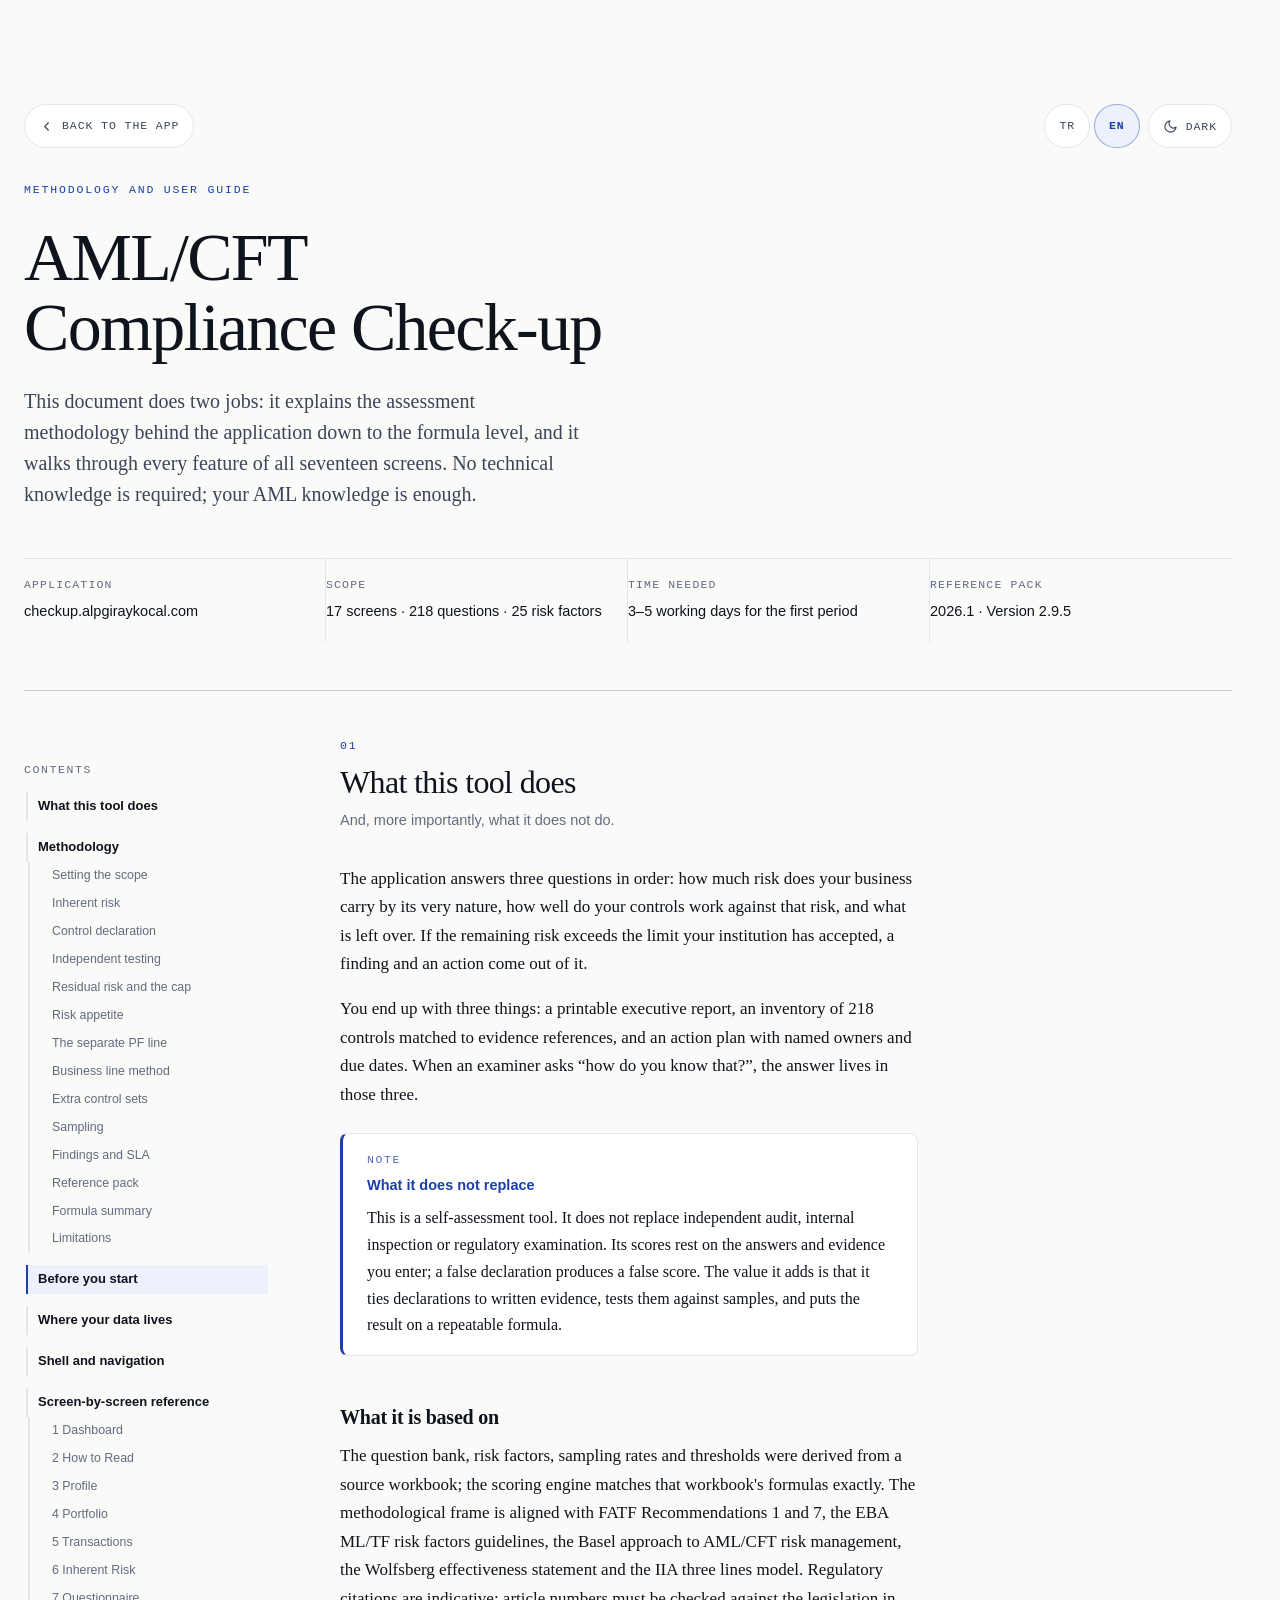
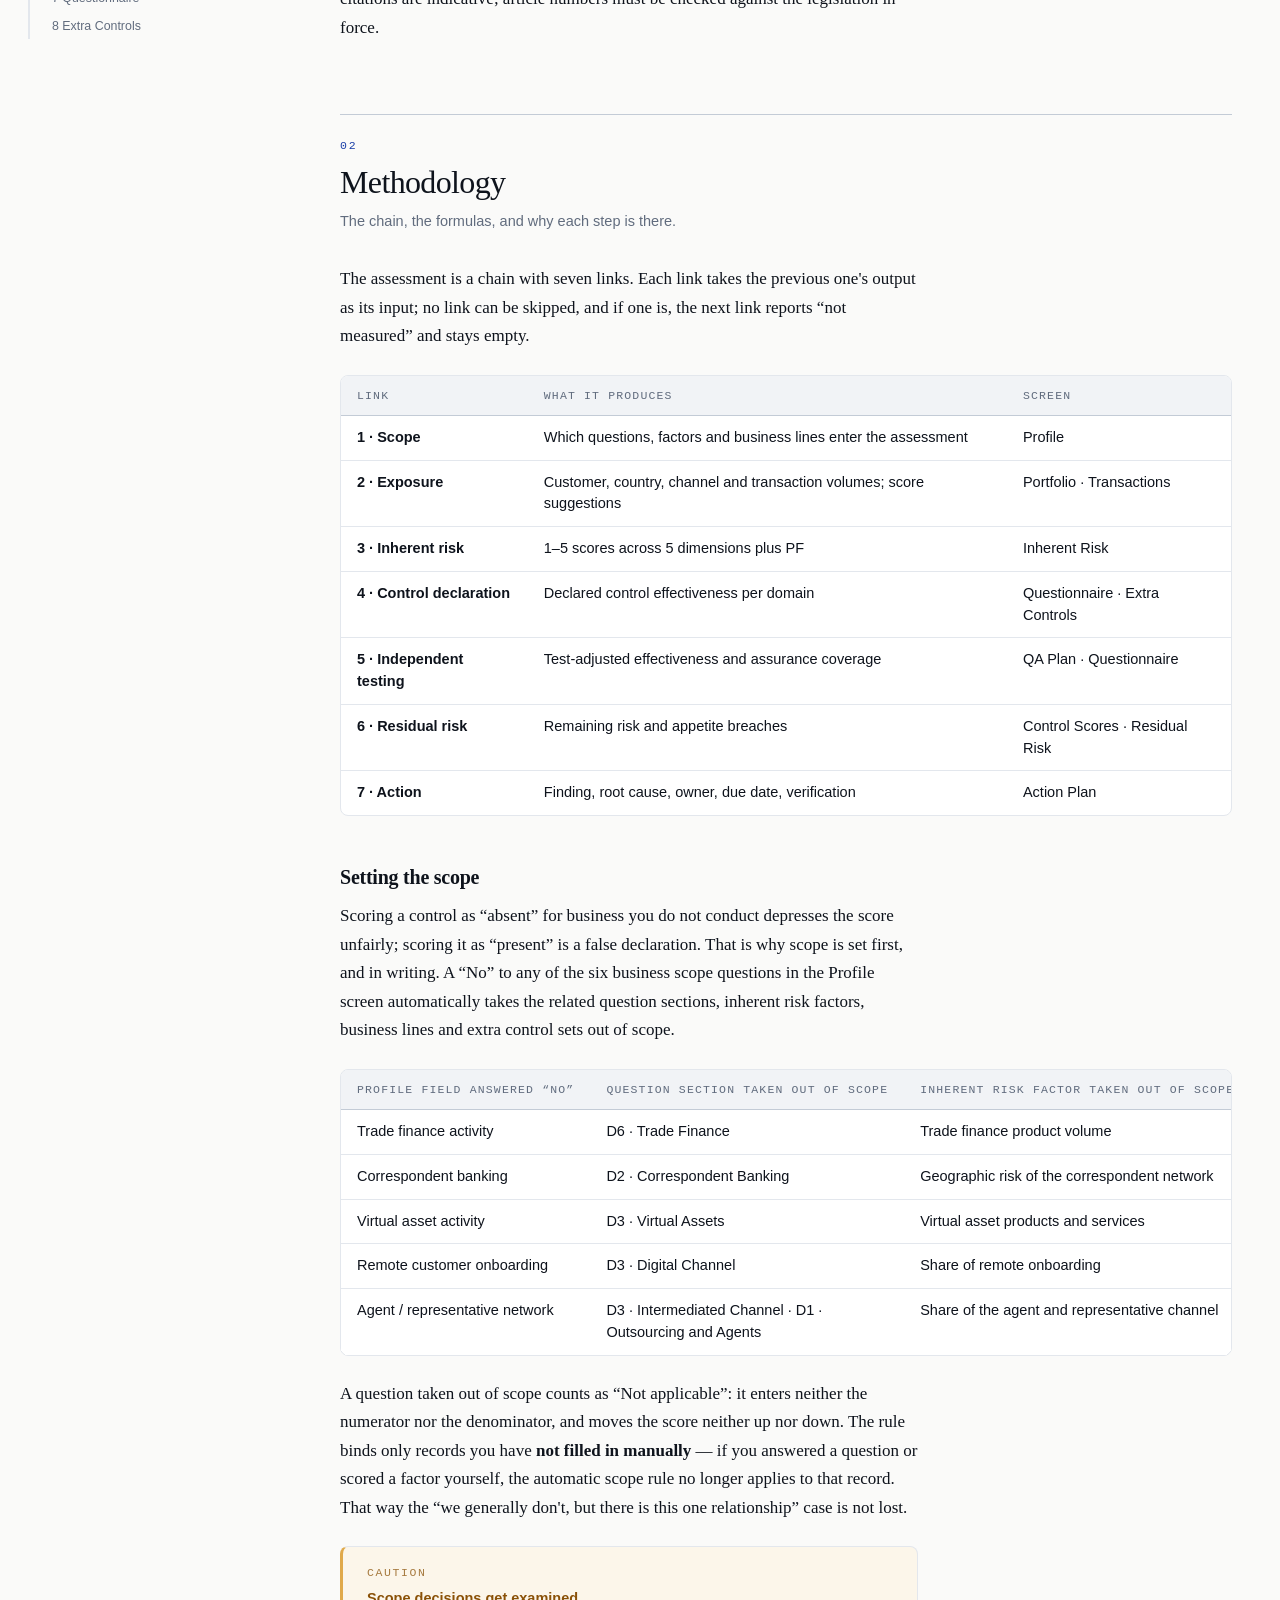
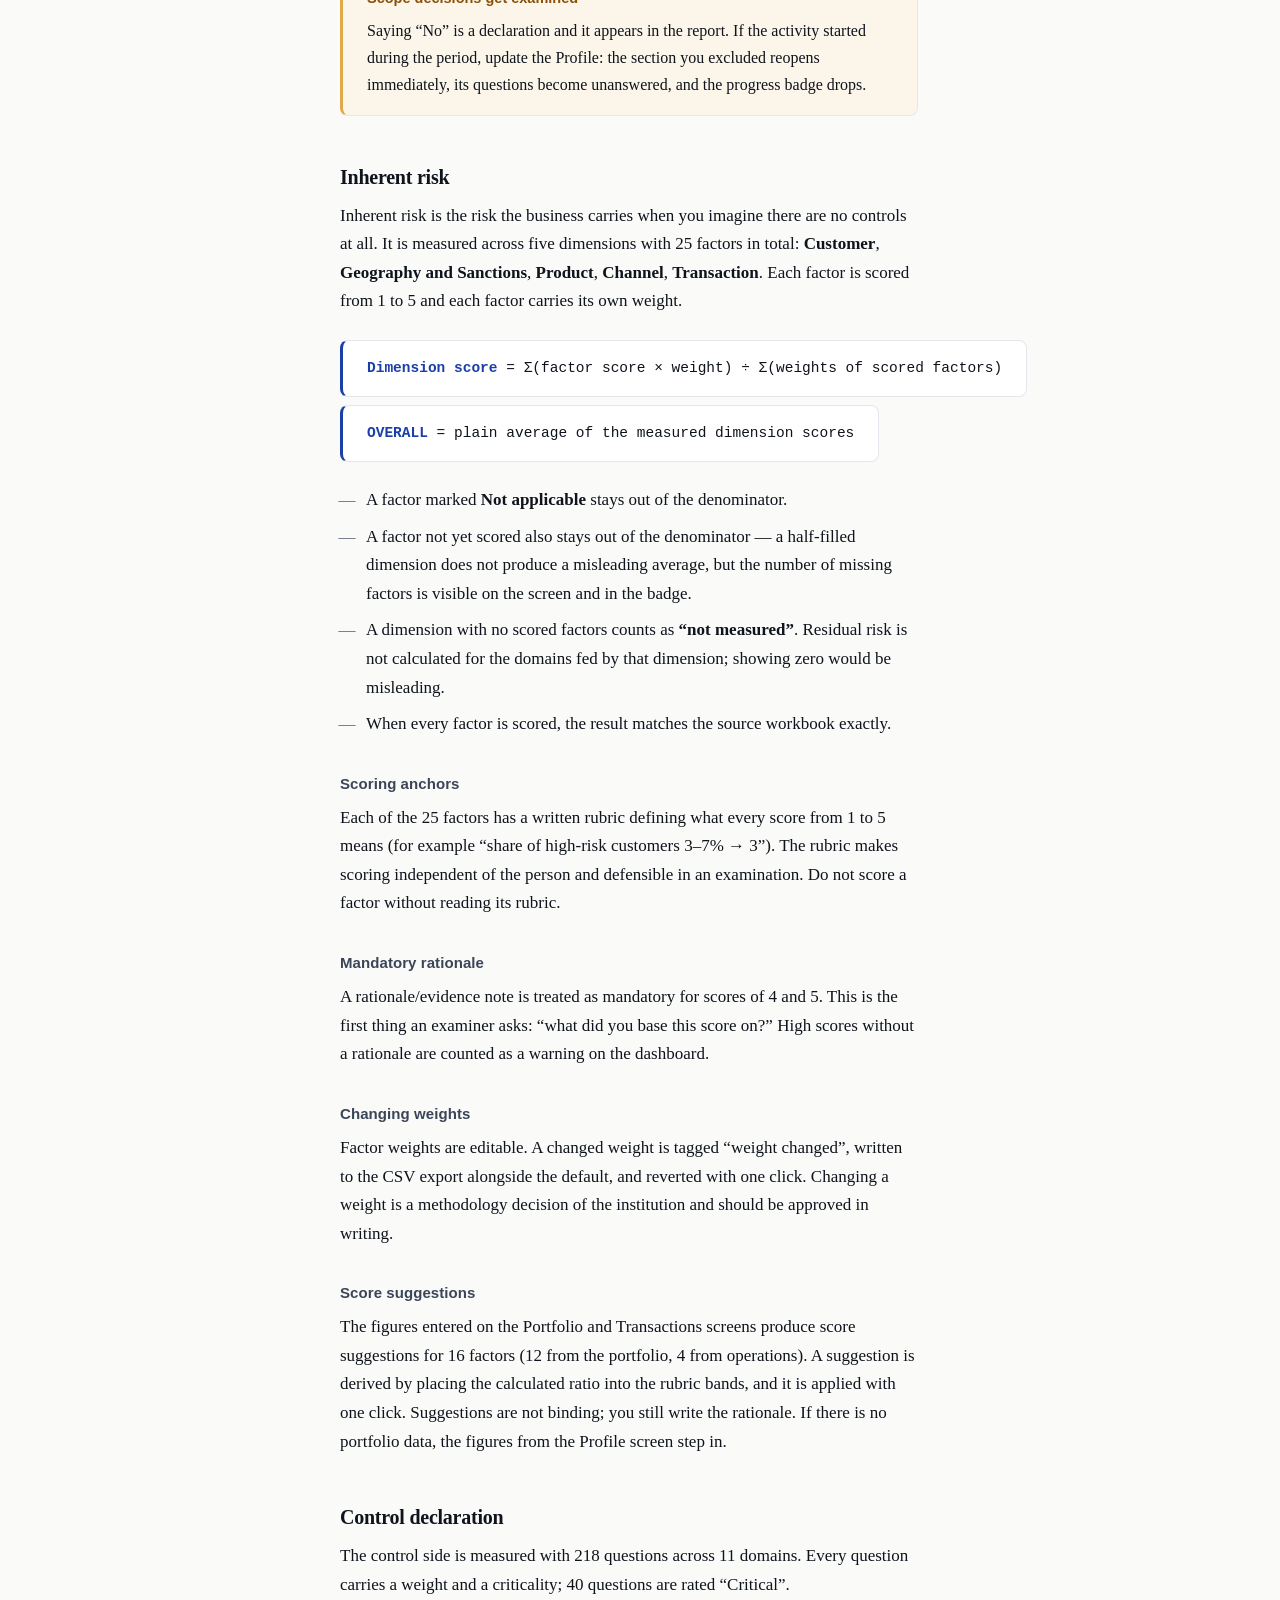
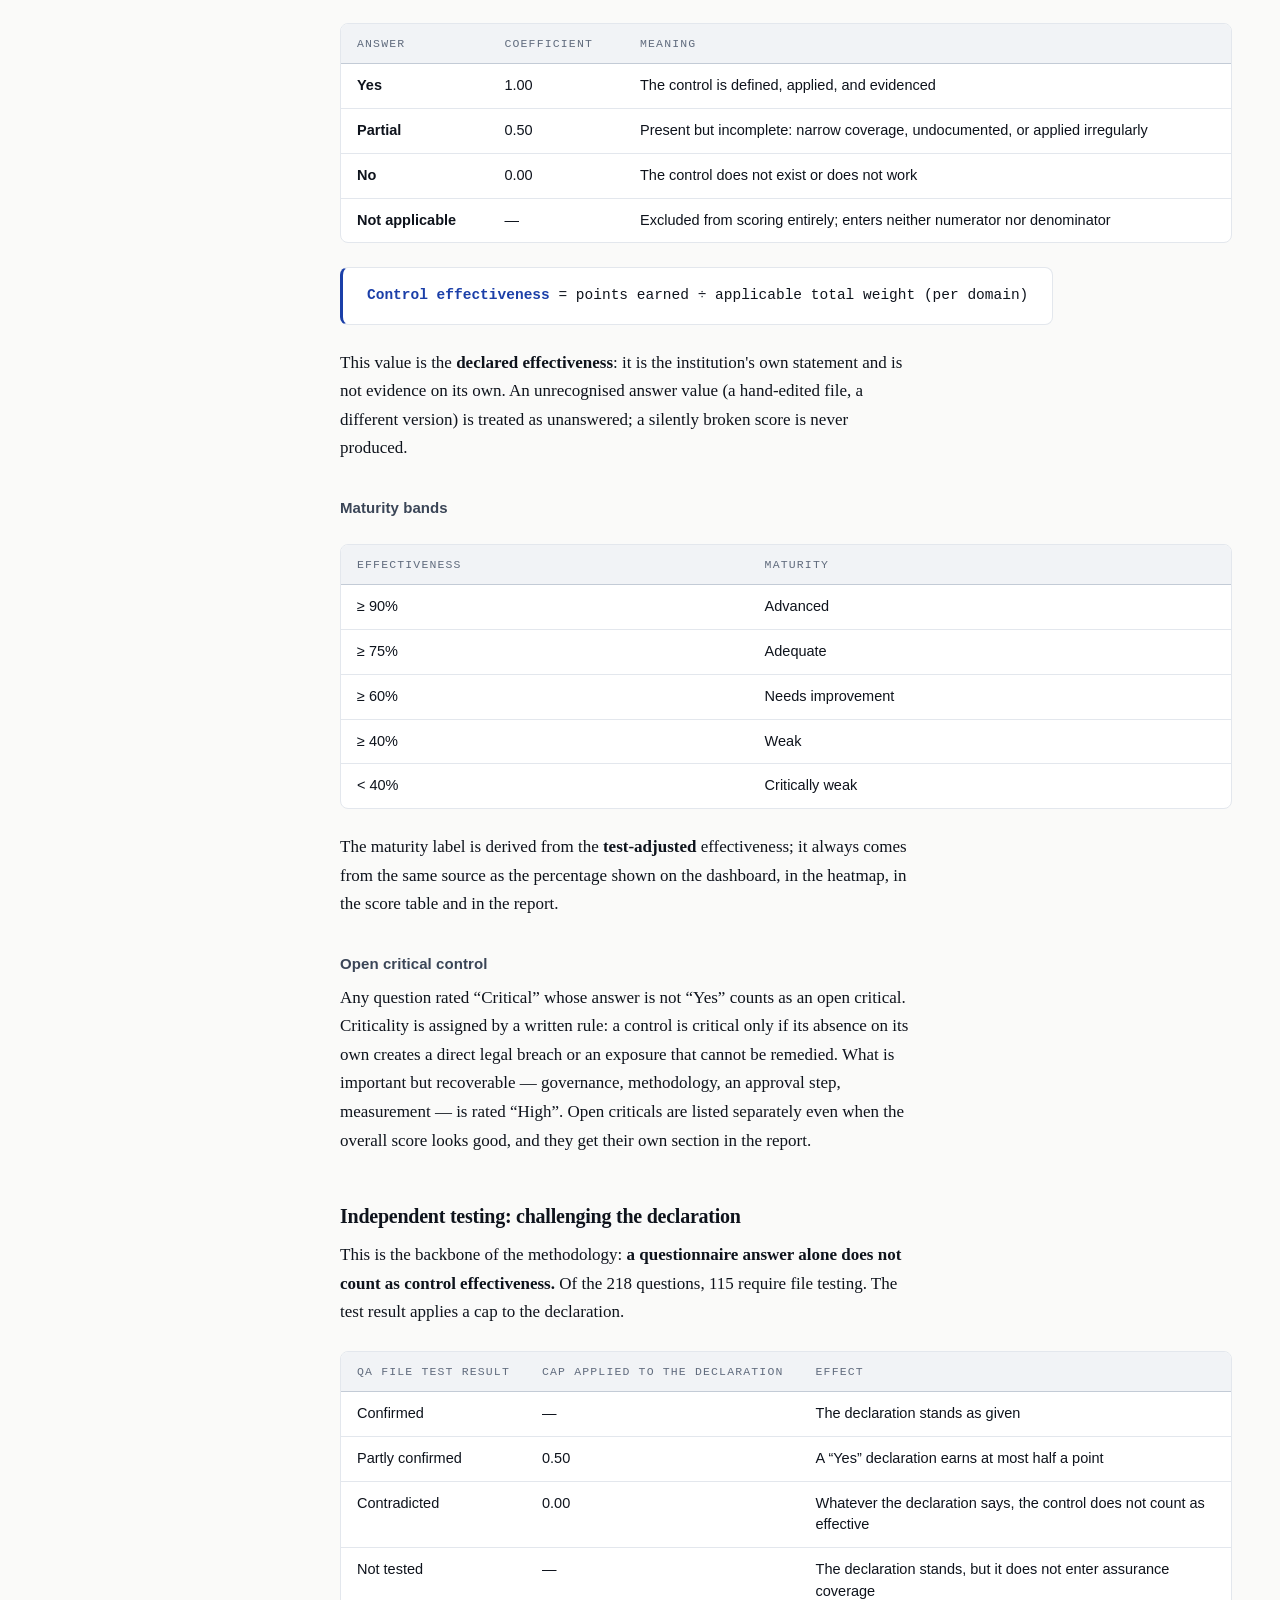
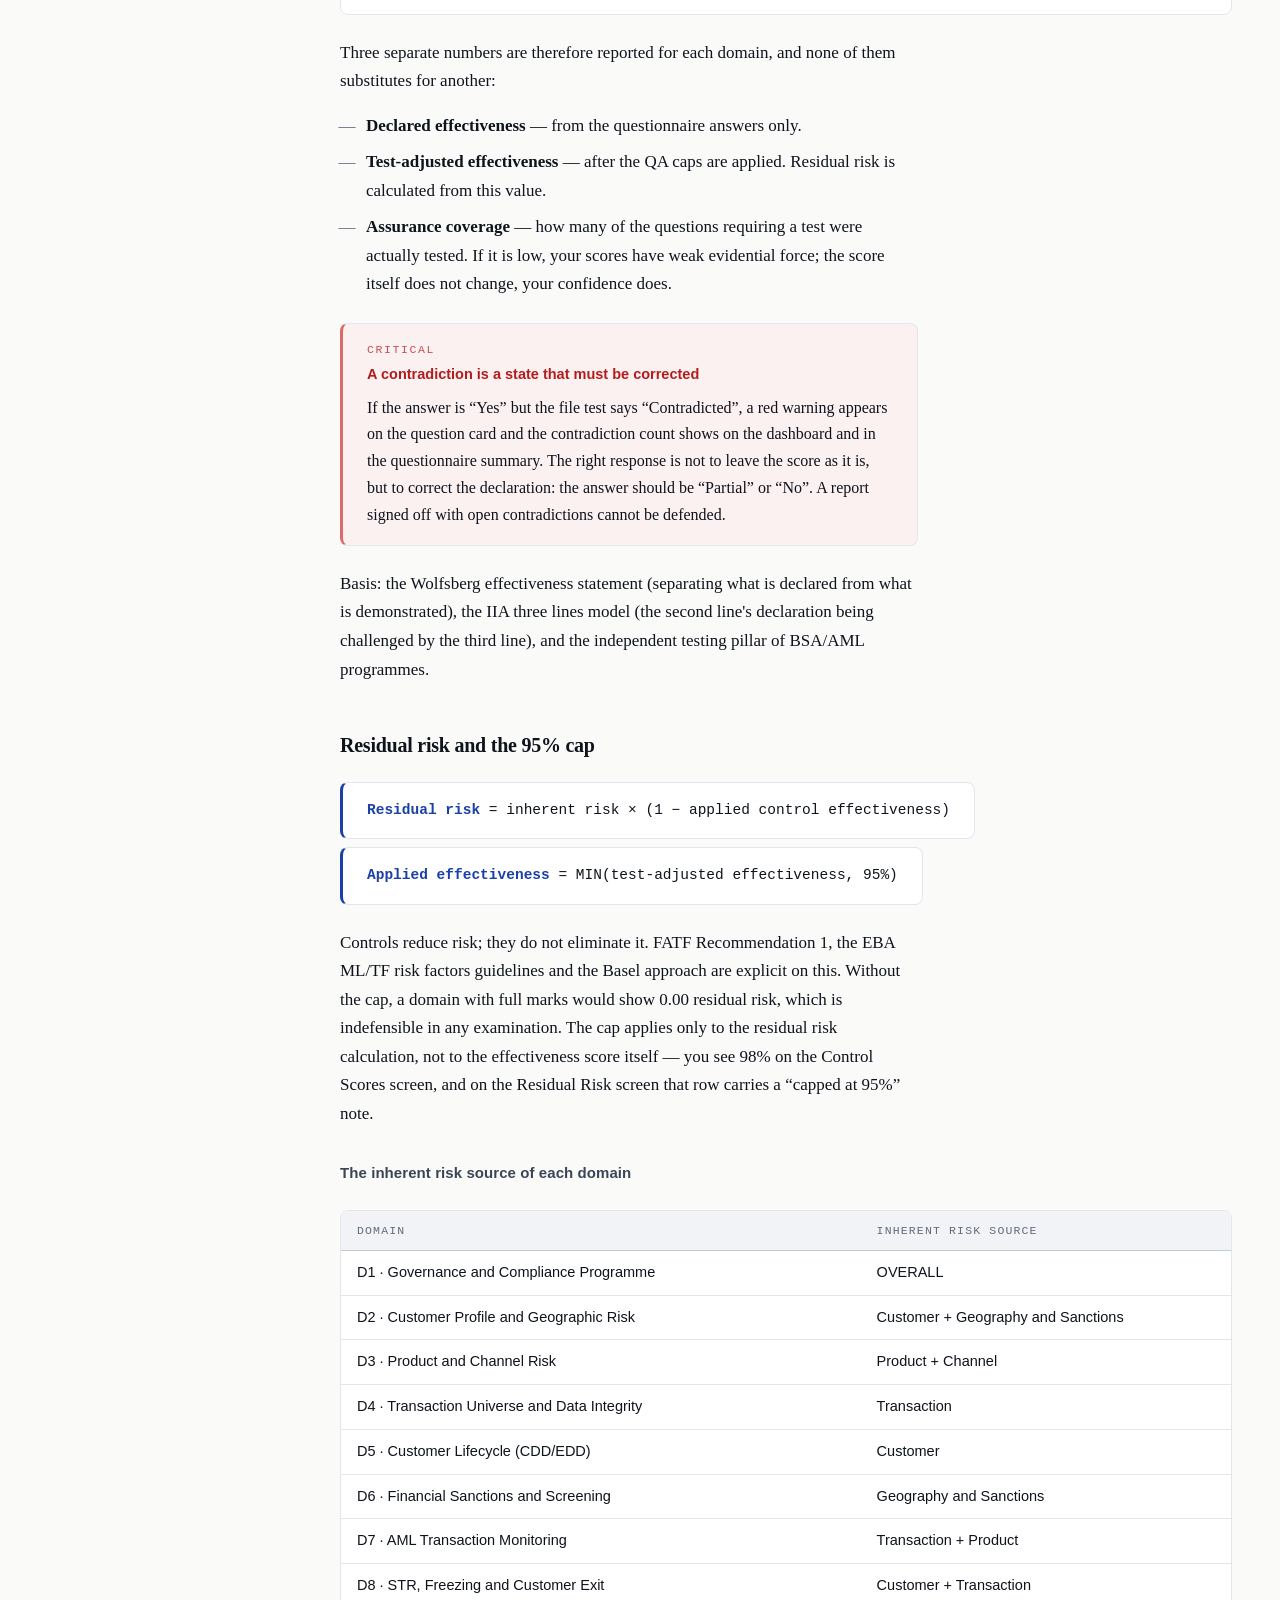
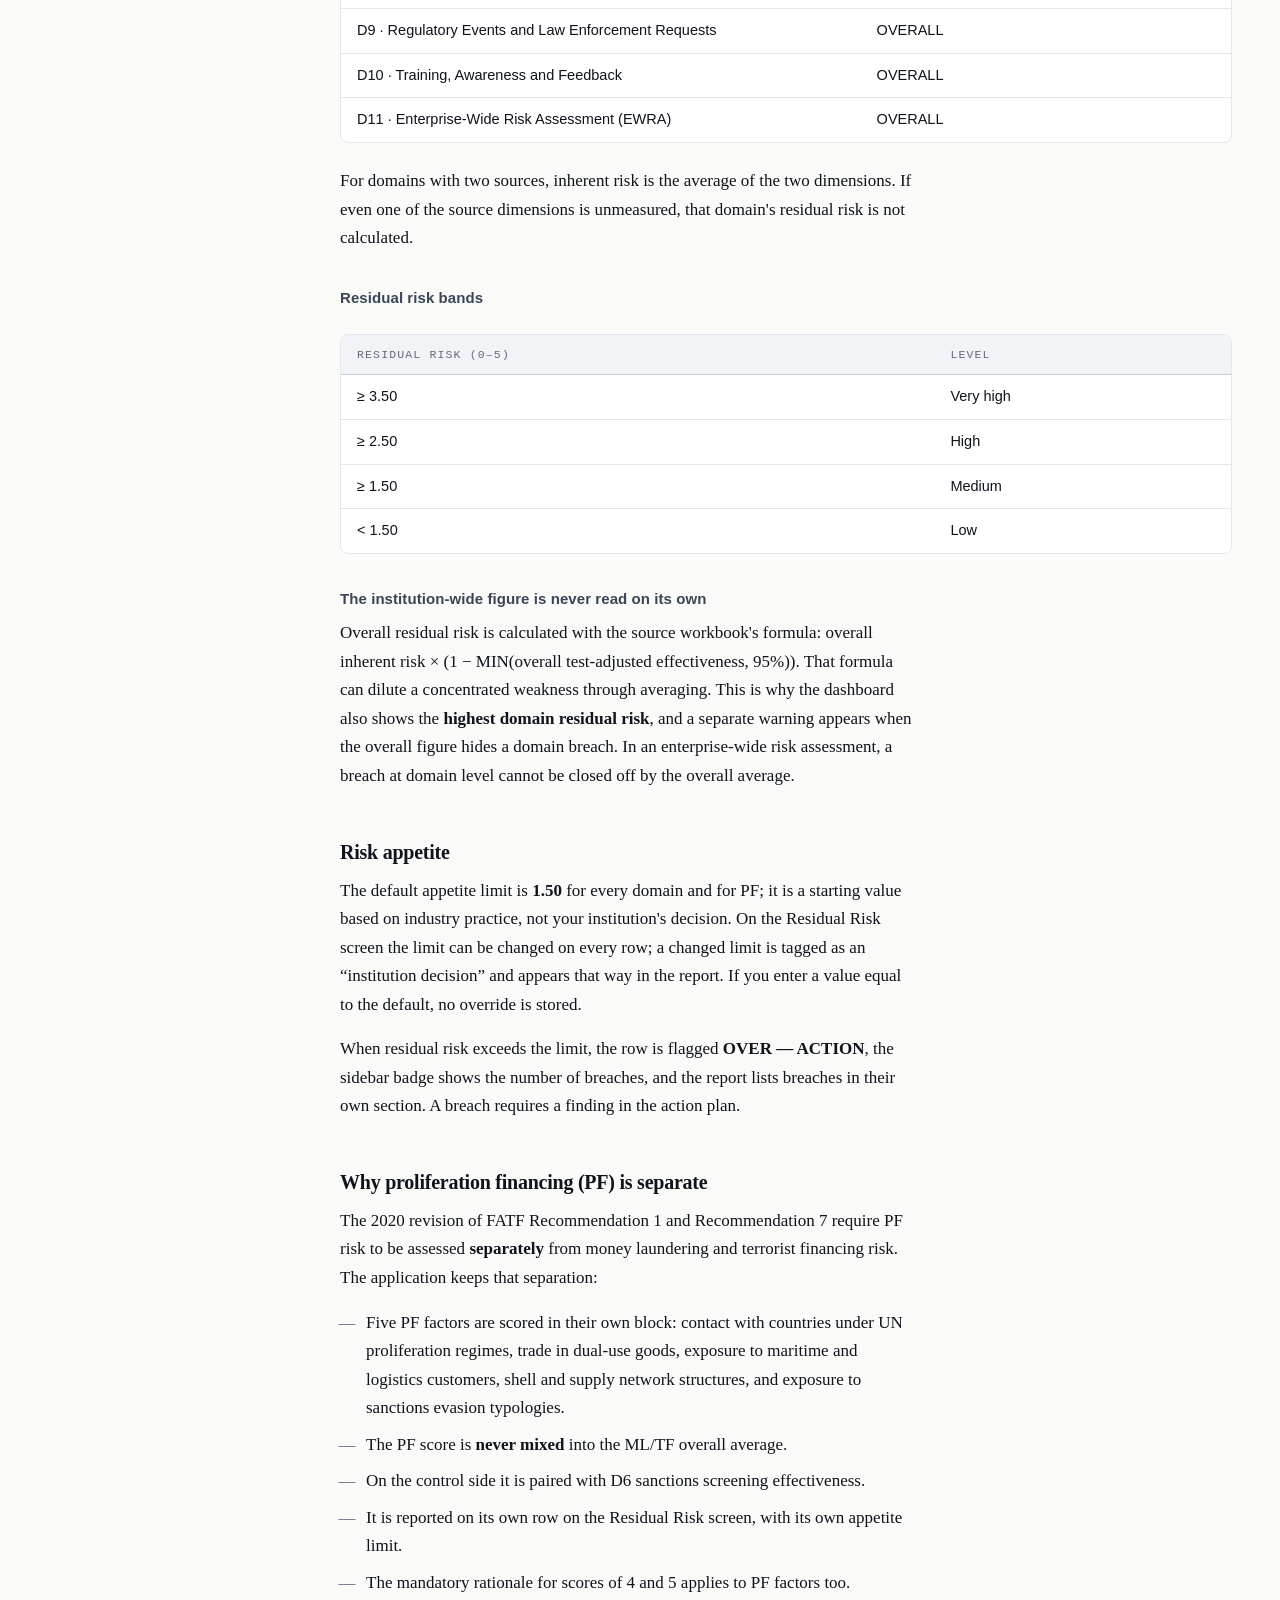
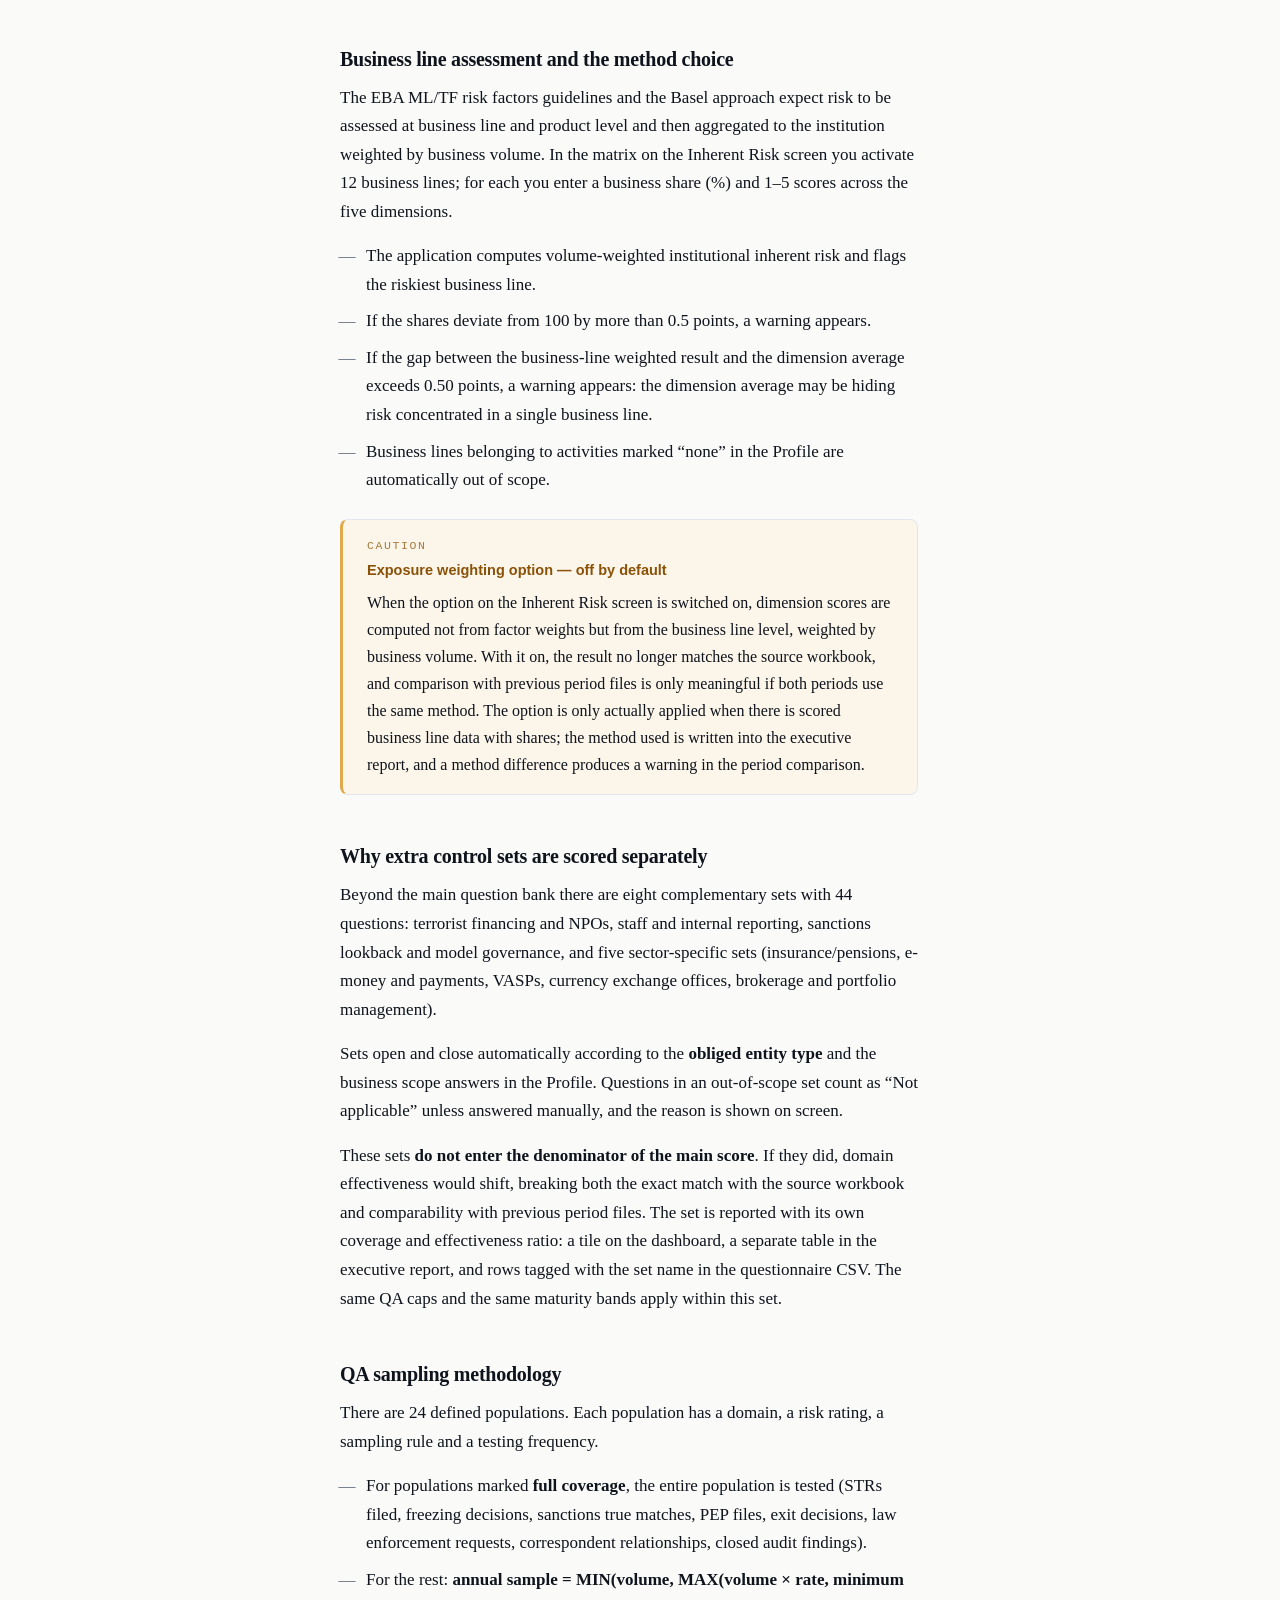
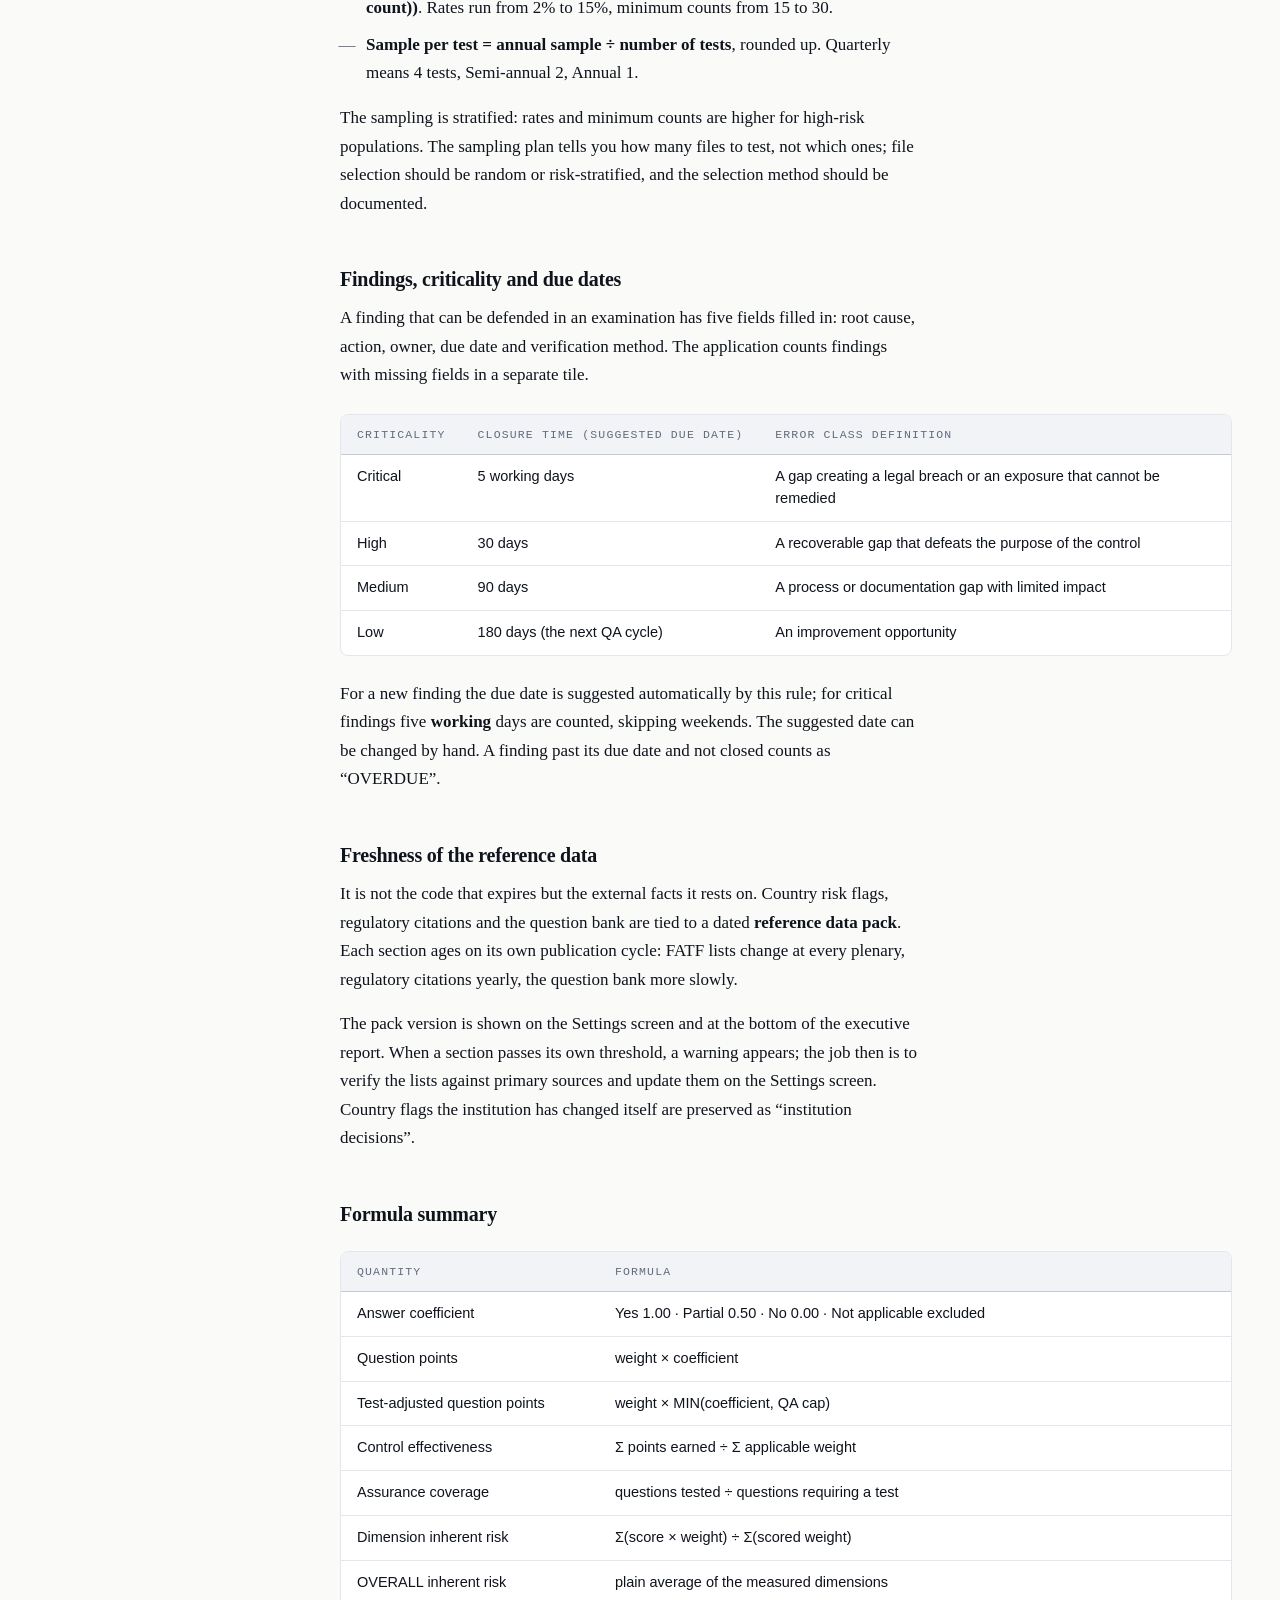
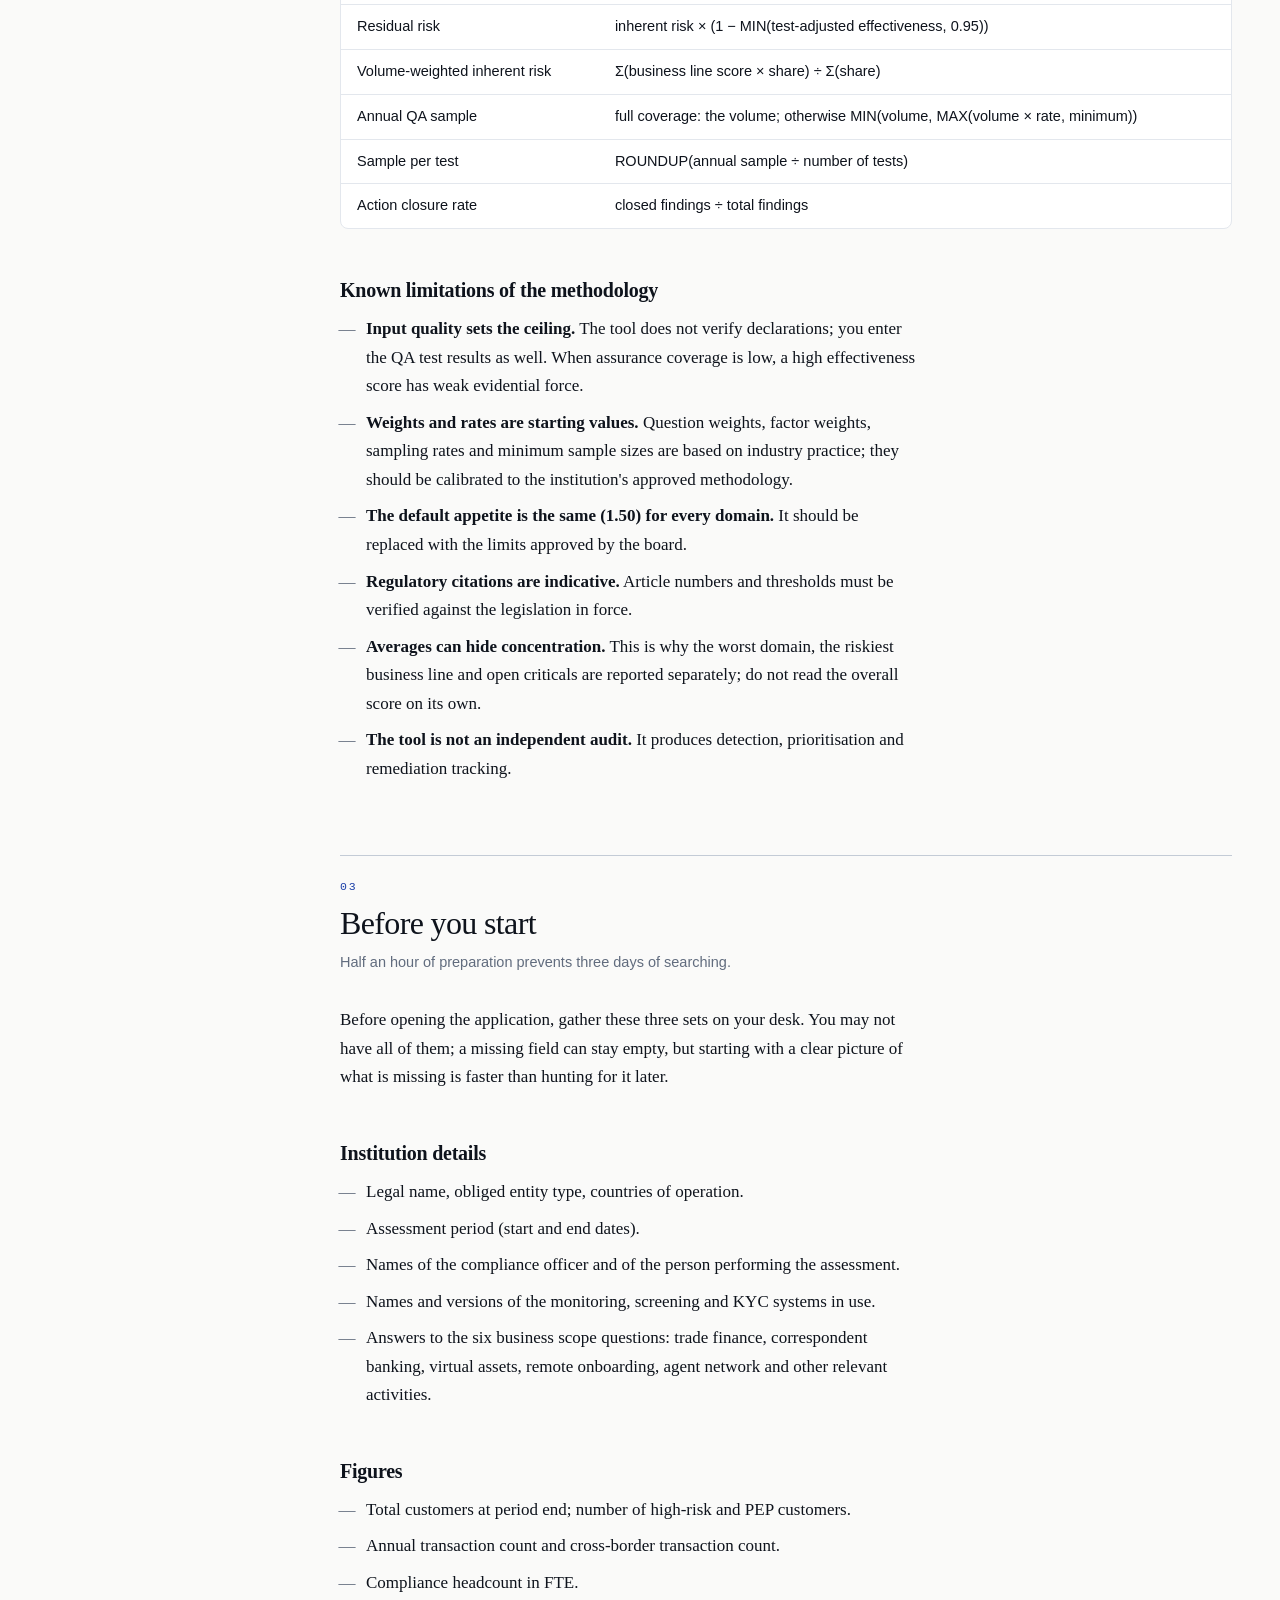
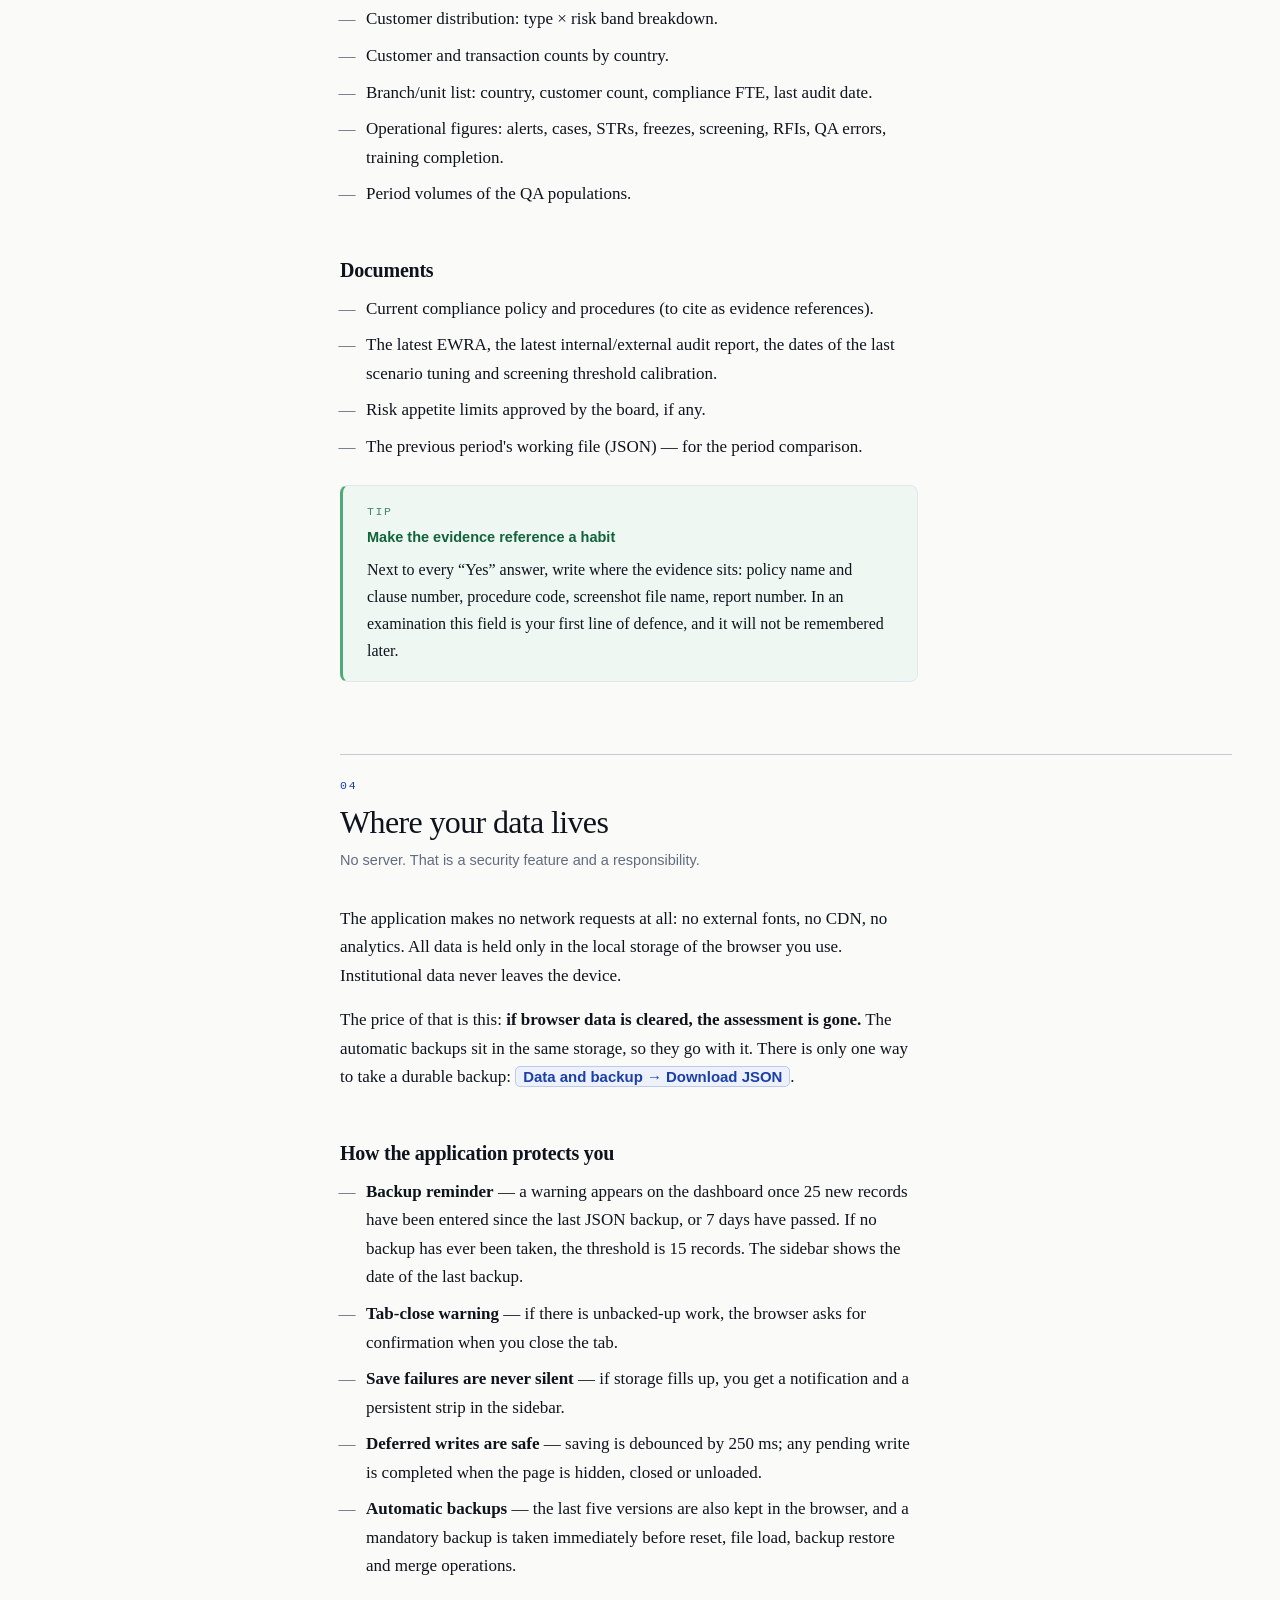
==== commit 25d1bbe8: "fix: QA turunda bulunan üç hata — sekme çakışması, tercih kaybı, dar ekran taşması Gerçek tarayıcıda" ====
--- a/GUIDE.html
+++ b/GUIDE.html
@@ -8,7 +8,7 @@
 <meta name="description" content="Assessment methodology and full user guide for the AML/CFT Compliance Check-up: scope, inherent risk, control effectiveness, independent testing, residual risk, appetite and actions across all seventeen screens.">
 <link rel="alternate" hreflang="tr" href="KILAVUZ.html">
 <link rel="alternate" hreflang="en" href="GUIDE.html">
-<link rel="stylesheet" href="css/kilavuz.css?v=2.9.1">
+<link rel="stylesheet" href="css/kilavuz.css?v=2.9.5">
 <link rel="icon" href="data:image/svg+xml,<svg xmlns='http://www.w3.org/2000/svg' viewBox='0 0 24 24' fill='none' stroke='%231E40AF' stroke-width='2' stroke-linecap='round' stroke-linejoin='round'><path d='M12 22s8-4 8-10V5l-8-3-8 3v7c0 6 8 10 8 10z'/><path d='m9 12 2 2 4-4'/></svg>">
 </head>
 <body>
@@ -45,7 +45,7 @@
       <div><span class="kunye-etiket">Application</span><span class="kunye-deger">checkup.alpgiraykocal.com</span></div>
       <div><span class="kunye-etiket">Scope</span><span class="kunye-deger">17 screens · 218 questions · 25 risk factors</span></div>
       <div><span class="kunye-etiket">Time needed</span><span class="kunye-deger">3–5 working days for the first period</span></div>
-      <div><span class="kunye-etiket">Reference pack</span><span class="kunye-deger">2026.1 · Version 2.9.1</span></div>
+      <div><span class="kunye-etiket">Reference pack</span><span class="kunye-deger">2026.1 · Version 2.9.5</span></div>
     </div>
   </header>
 
@@ -1123,10 +1123,13 @@
     <ul>
       <li>Out-of-scope sets are dimmed with the reason written out (“your obliged
         entity type is not …” or “this activity does not exist”).</li>
-      <li>A question row holds the answer, the evidence reference and, where
-        required, the QA test result. The finding note and the QA file/error
-        count fields of the main questionnaire are not present in this set;
-        record that detail in the action plan finding instead.</li>
+      <li>Question rows have the same structure as the main questionnaire: answer,
+        evidence reference, finding note and, where required, the QA file test
+        block (result, files tested, files in error, note). The error rate is
+        calculated automatically, and a red warning appears when a “Yes”
+        declaration meets a “Contradicted” result.</li>
+      <li>Rows that came out as gaps carry a <b>Create action</b> button; the
+        finding form is pre-filled with the question id, domain and criticality.</li>
       <li>This set's score does not enter the denominator of the main score; it is
         reported separately.</li>
     </ul>
@@ -1186,11 +1189,11 @@
       <li>Filter by status, criticality, domain and view (open only / overdue
         only).</li>
       <li><span class="ekran">Generate from control gaps</span> — creates draft
-        findings in bulk from questions that came out as gaps in the <b>main
-        questionnaire</b>; the source question id, domain, criticality and a QA
-        verification suggestion are pre-filled, and questions that already have a
-        finding are skipped. Gaps in the extra control sets are not included in
-        this bulk generation; open those findings manually.</li>
+        findings in bulk from questions that came out as gaps in the main
+        questionnaire <b>and in the extra control sets that are in scope</b>; the
+        source question id, domain, criticality and a QA verification suggestion
+        are pre-filled. Questions that already have a finding, and sets that are
+        out of scope, are skipped.</li>
     </ul>
     <h4>The finding form</h4>
     <div class="tablo-sar">
@@ -1198,7 +1201,7 @@
         <thead><tr><th>Field</th><th>Note</th></tr></thead>
         <tbody>
           <tr><td>Id</td><td>Assigned automatically; must be unique</td></tr>
-          <tr><td>Domain · Question id</td><td>If a question id is entered, the question text echoes below</td></tr>
+          <tr><td>Domain · Question id</td><td>If a question id is entered, the question text echoes below. Ids from both the main questionnaire and the extra control sets (e.g. <code>D6-04</code>, <code>EK-TF-01</code>) are recognised.</td></tr>
           <tr><td>Finding <b>(required)</b></td><td>What is missing, and which evidence shows it</td></tr>
           <tr><td>Source</td><td>Questionnaire question, QA test, audit report…</td></tr>
           <tr><td>Root cause <b>(required)</b></td><td>Chosen from a list</td></tr>
@@ -1600,7 +1603,7 @@
 
     <div class="altbilgi">
       <p>
-        This guide describes version 2.9.1 of the application and reference data
+        This guide describes version 2.9.5 of the application and reference data
         pack 2026.1. The formulas in the methodology section match the scoring
         engine exactly. Regulatory citations are indicative and must be verified
         against the legislation in force. The tool supports detection,
@@ -1611,6 +1614,6 @@
 
   </main>
 </div>
-<script src="js/kilavuz.js?v=2.9.1"></script>
+<script src="js/kilavuz.js?v=2.9.5"></script>
 </body>
 </html>
--- a/css/kilavuz.css
+++ b/css/kilavuz.css
@@ -200,7 +200,7 @@
   }
   .ustbilgi-kunye {
     display: grid;
-    grid-template-columns: repeat(auto-fit, minmax(190px, 1fr));
+    grid-template-columns: repeat(auto-fit, minmax(min(190px, 100%), 1fr));
     gap: 0;
     margin-top: var(--a7);
     border-top: 1px solid var(--cizgi);
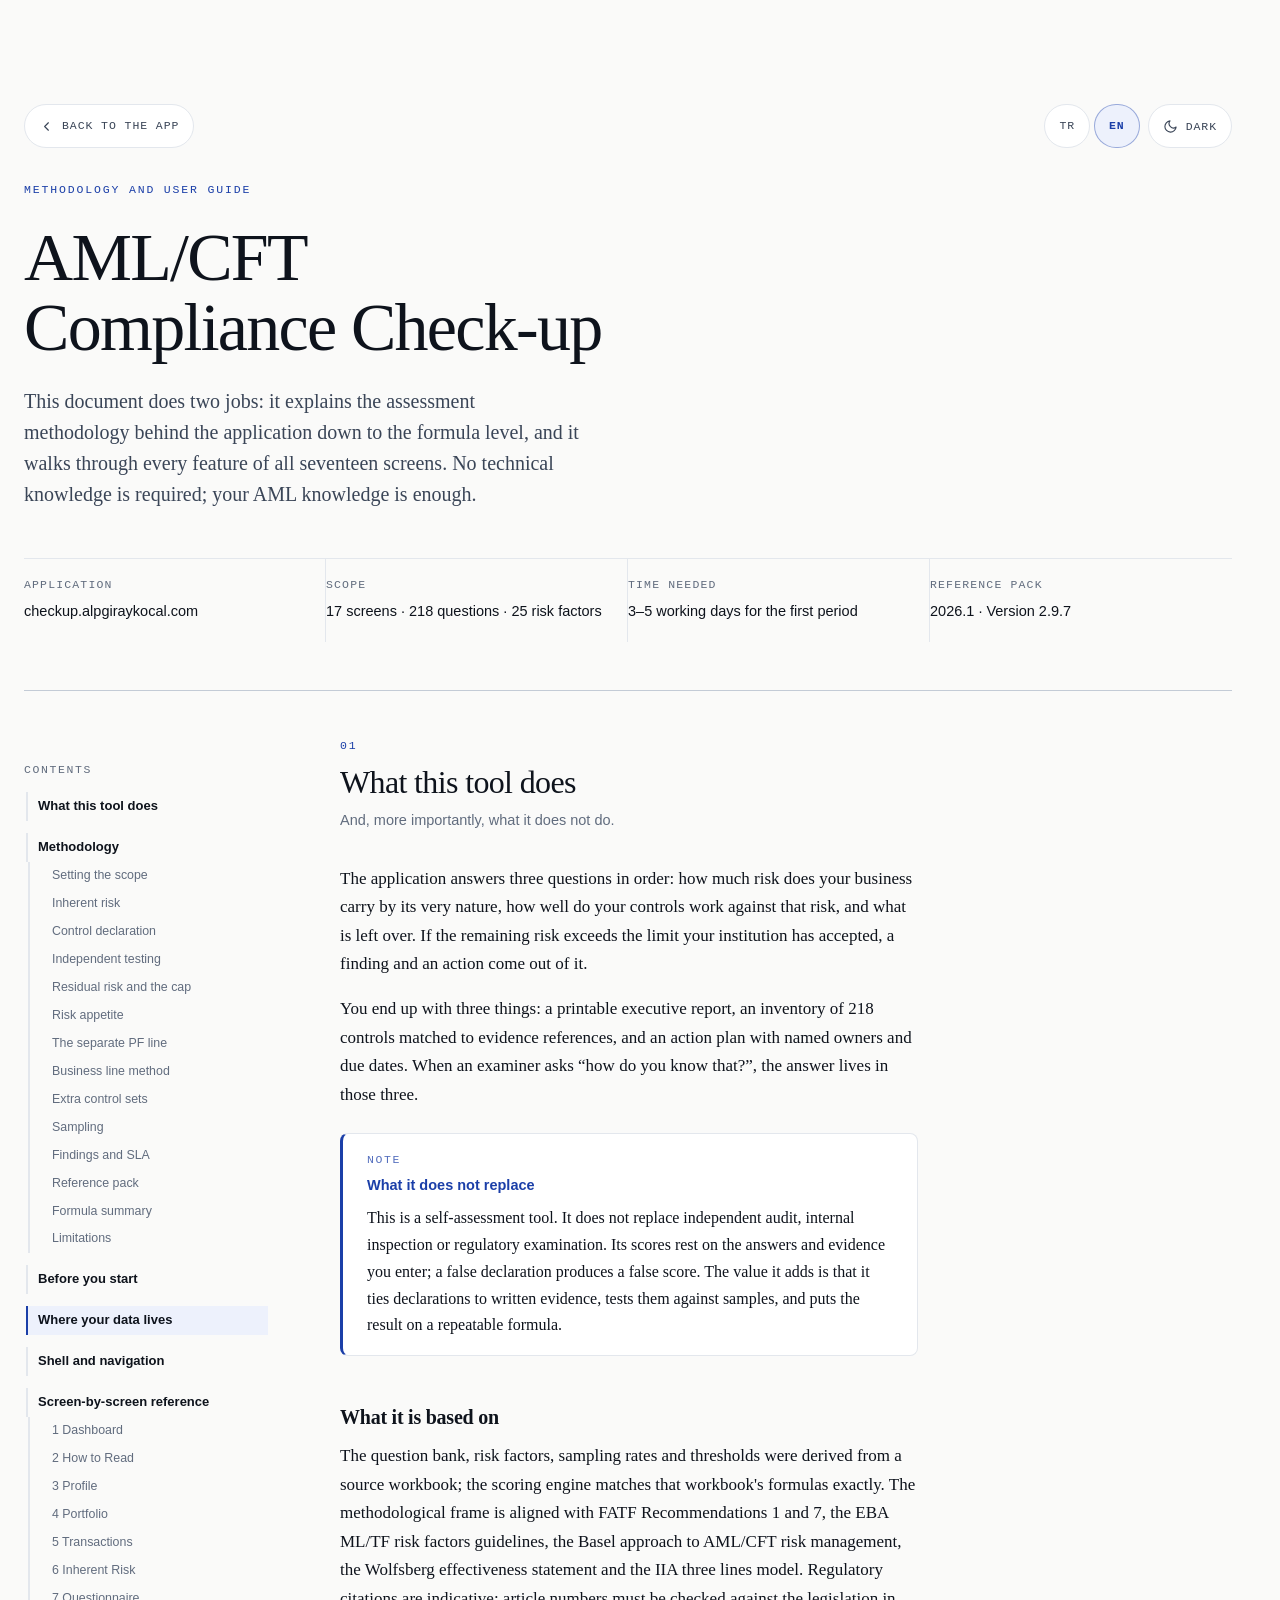
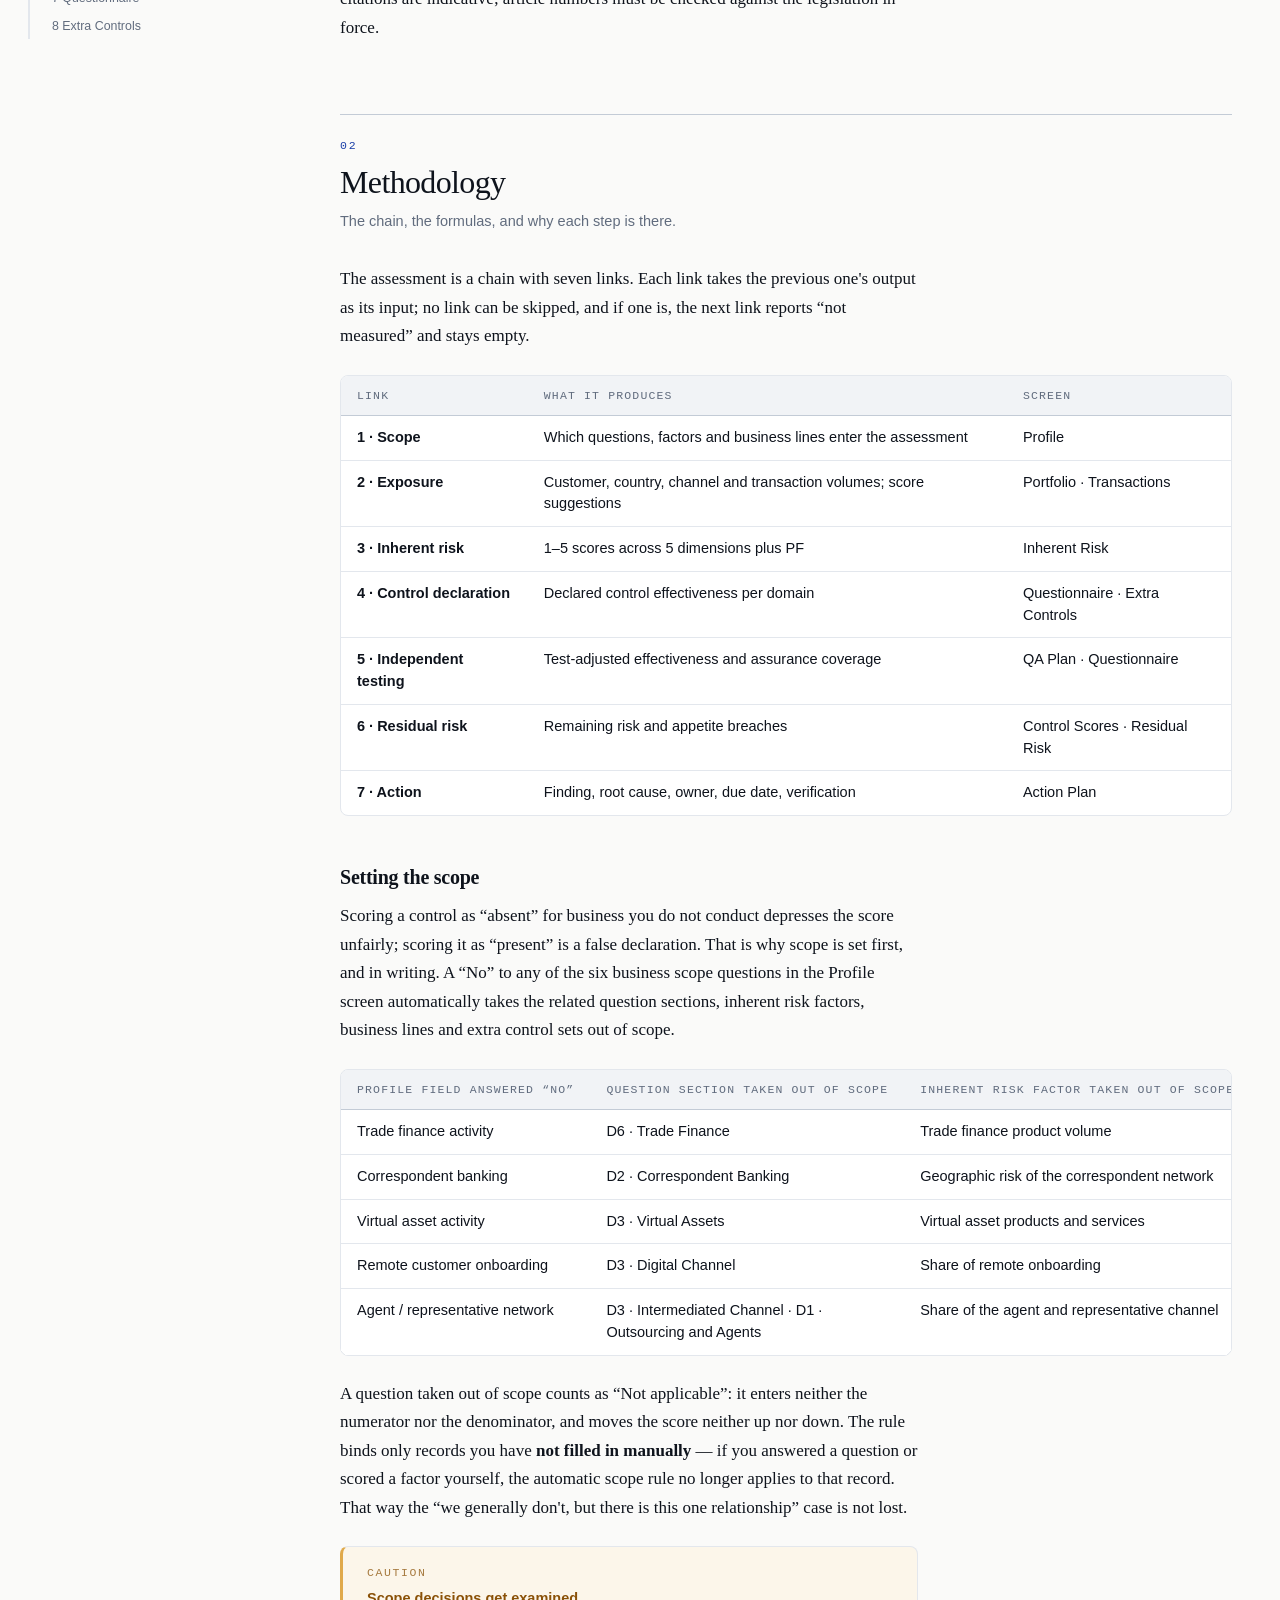
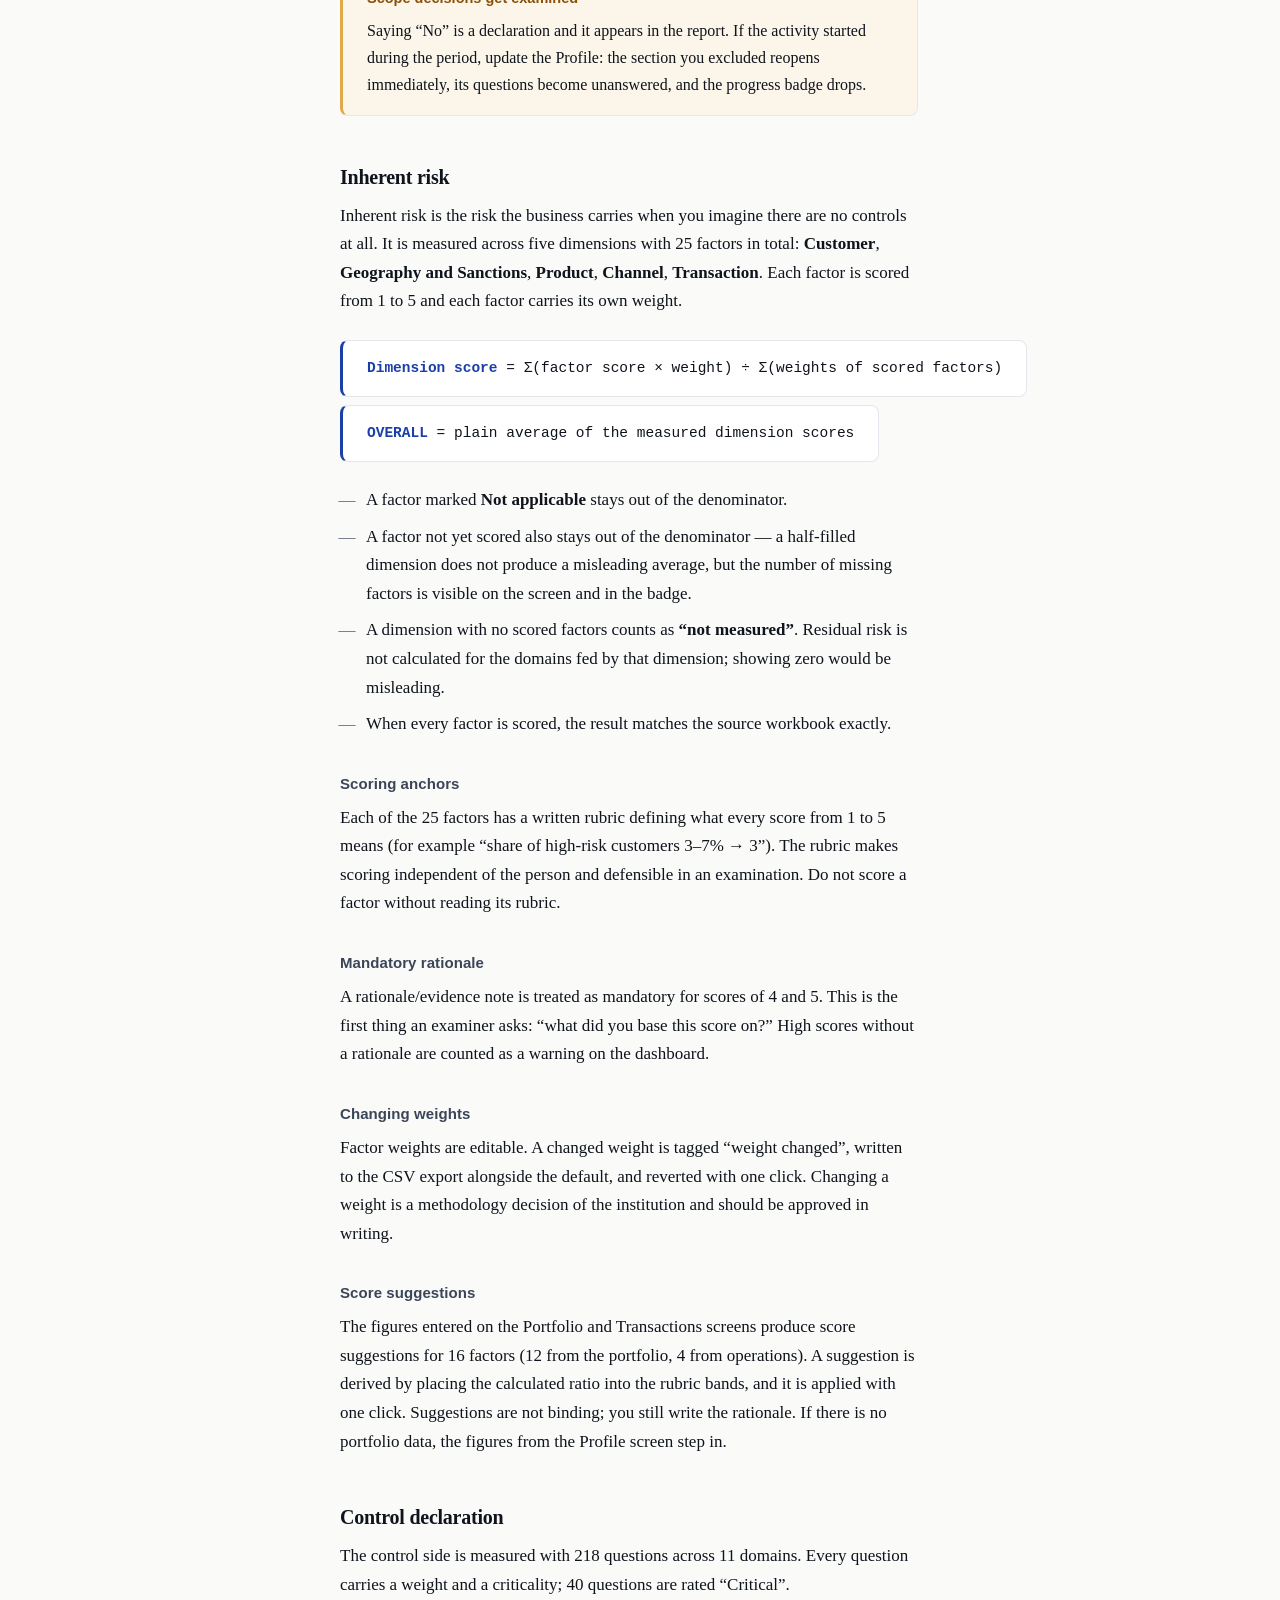
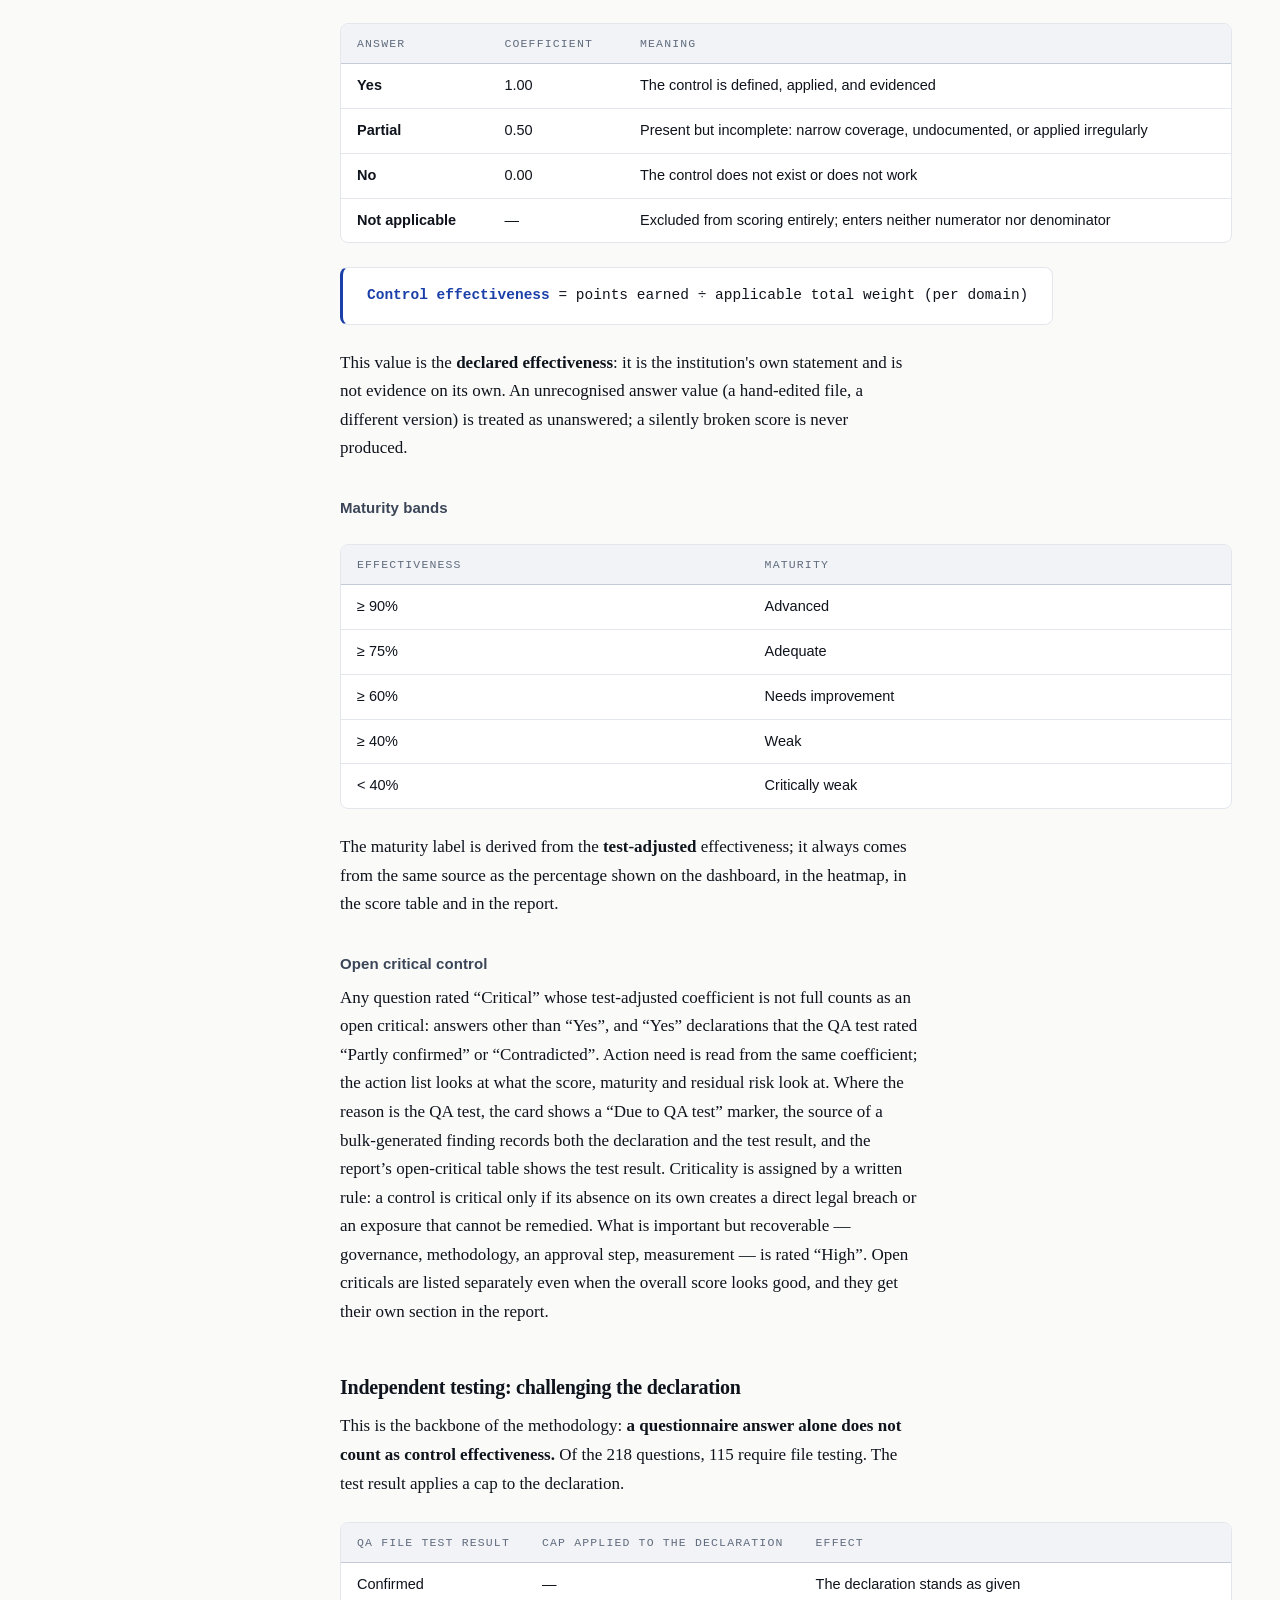
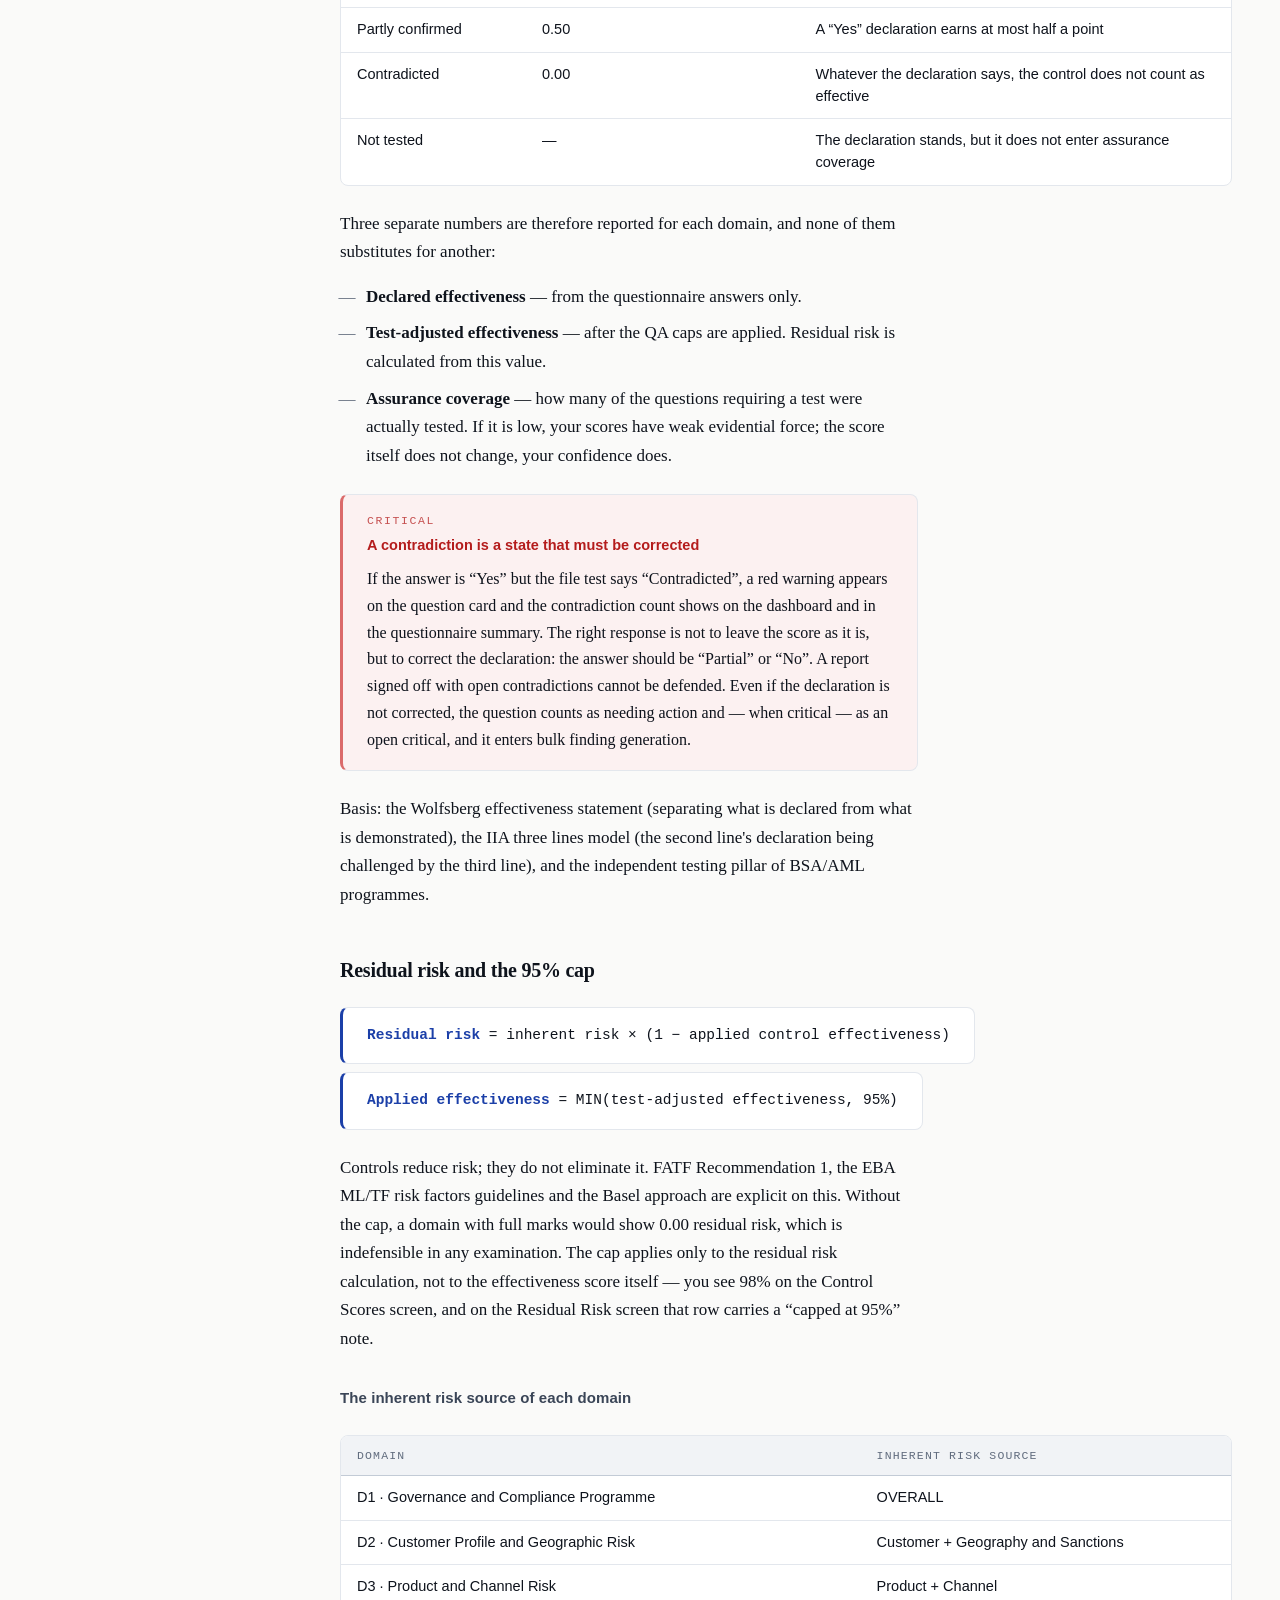
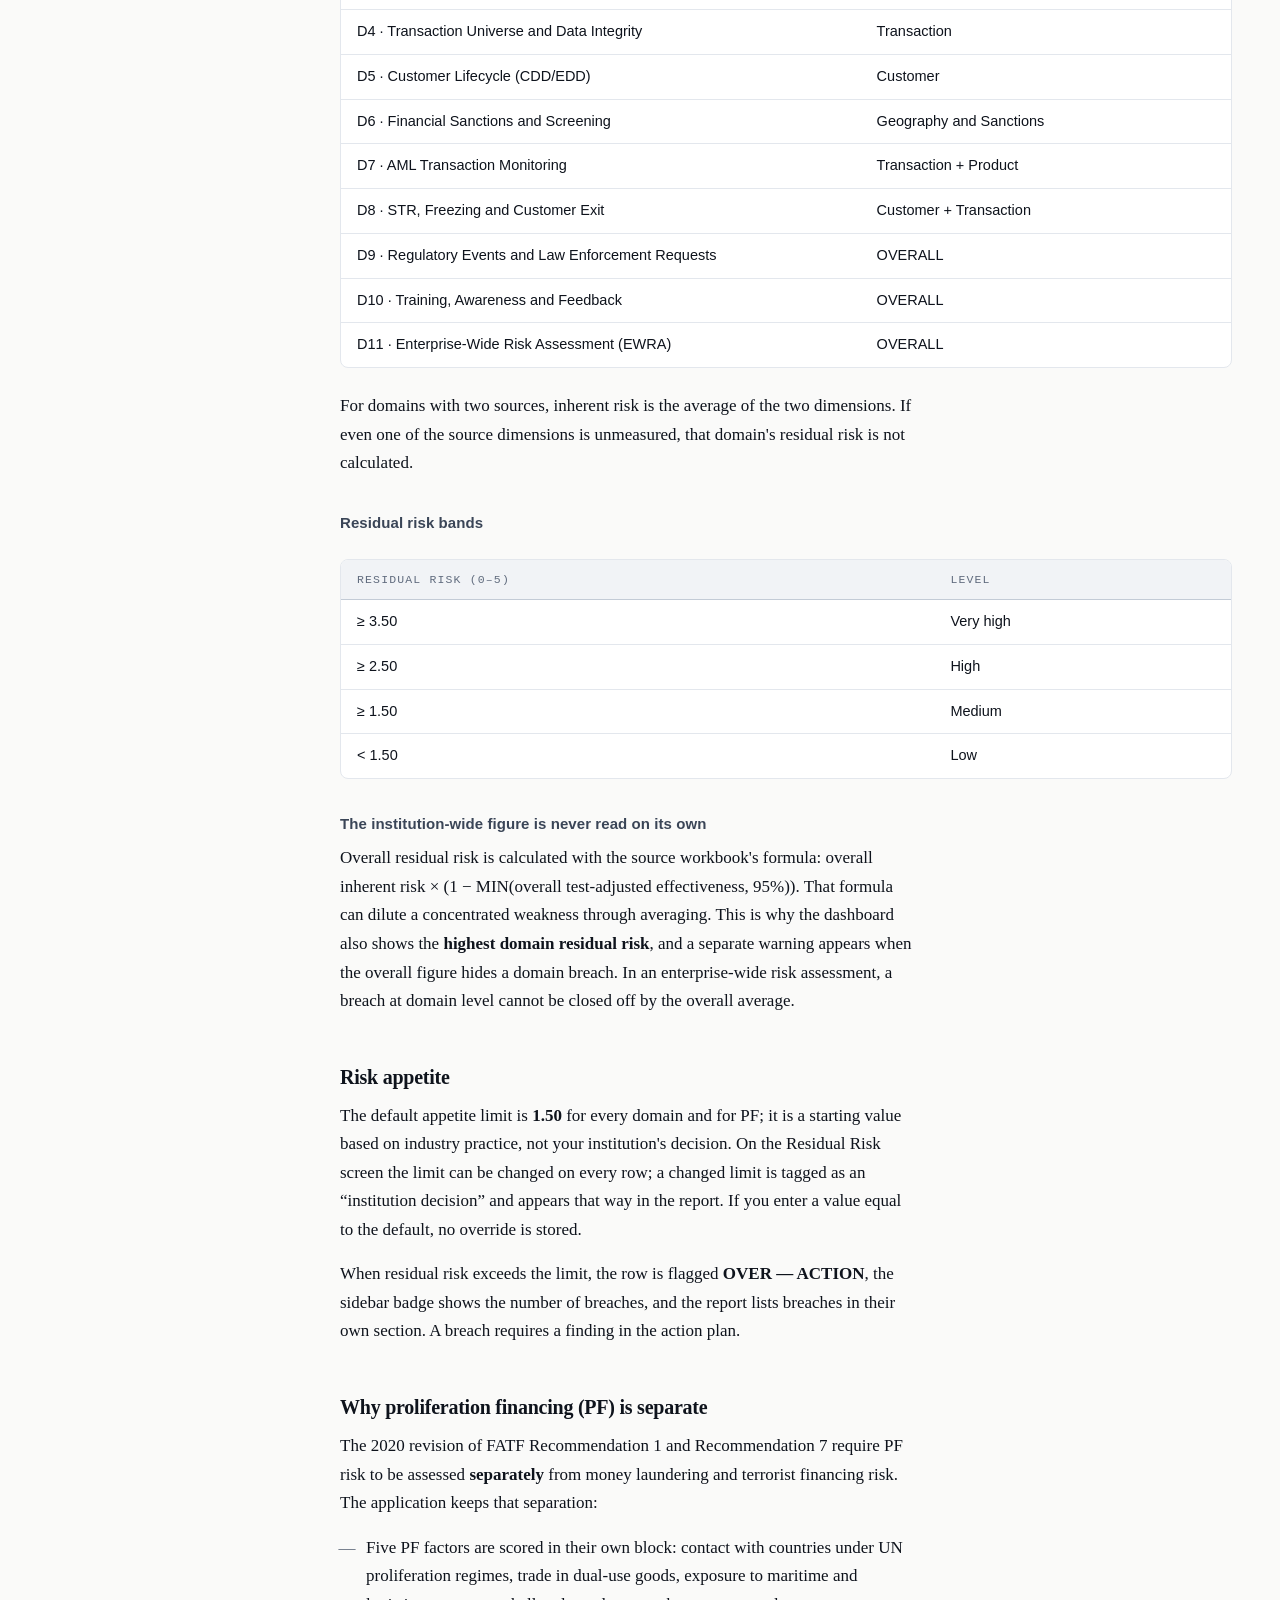
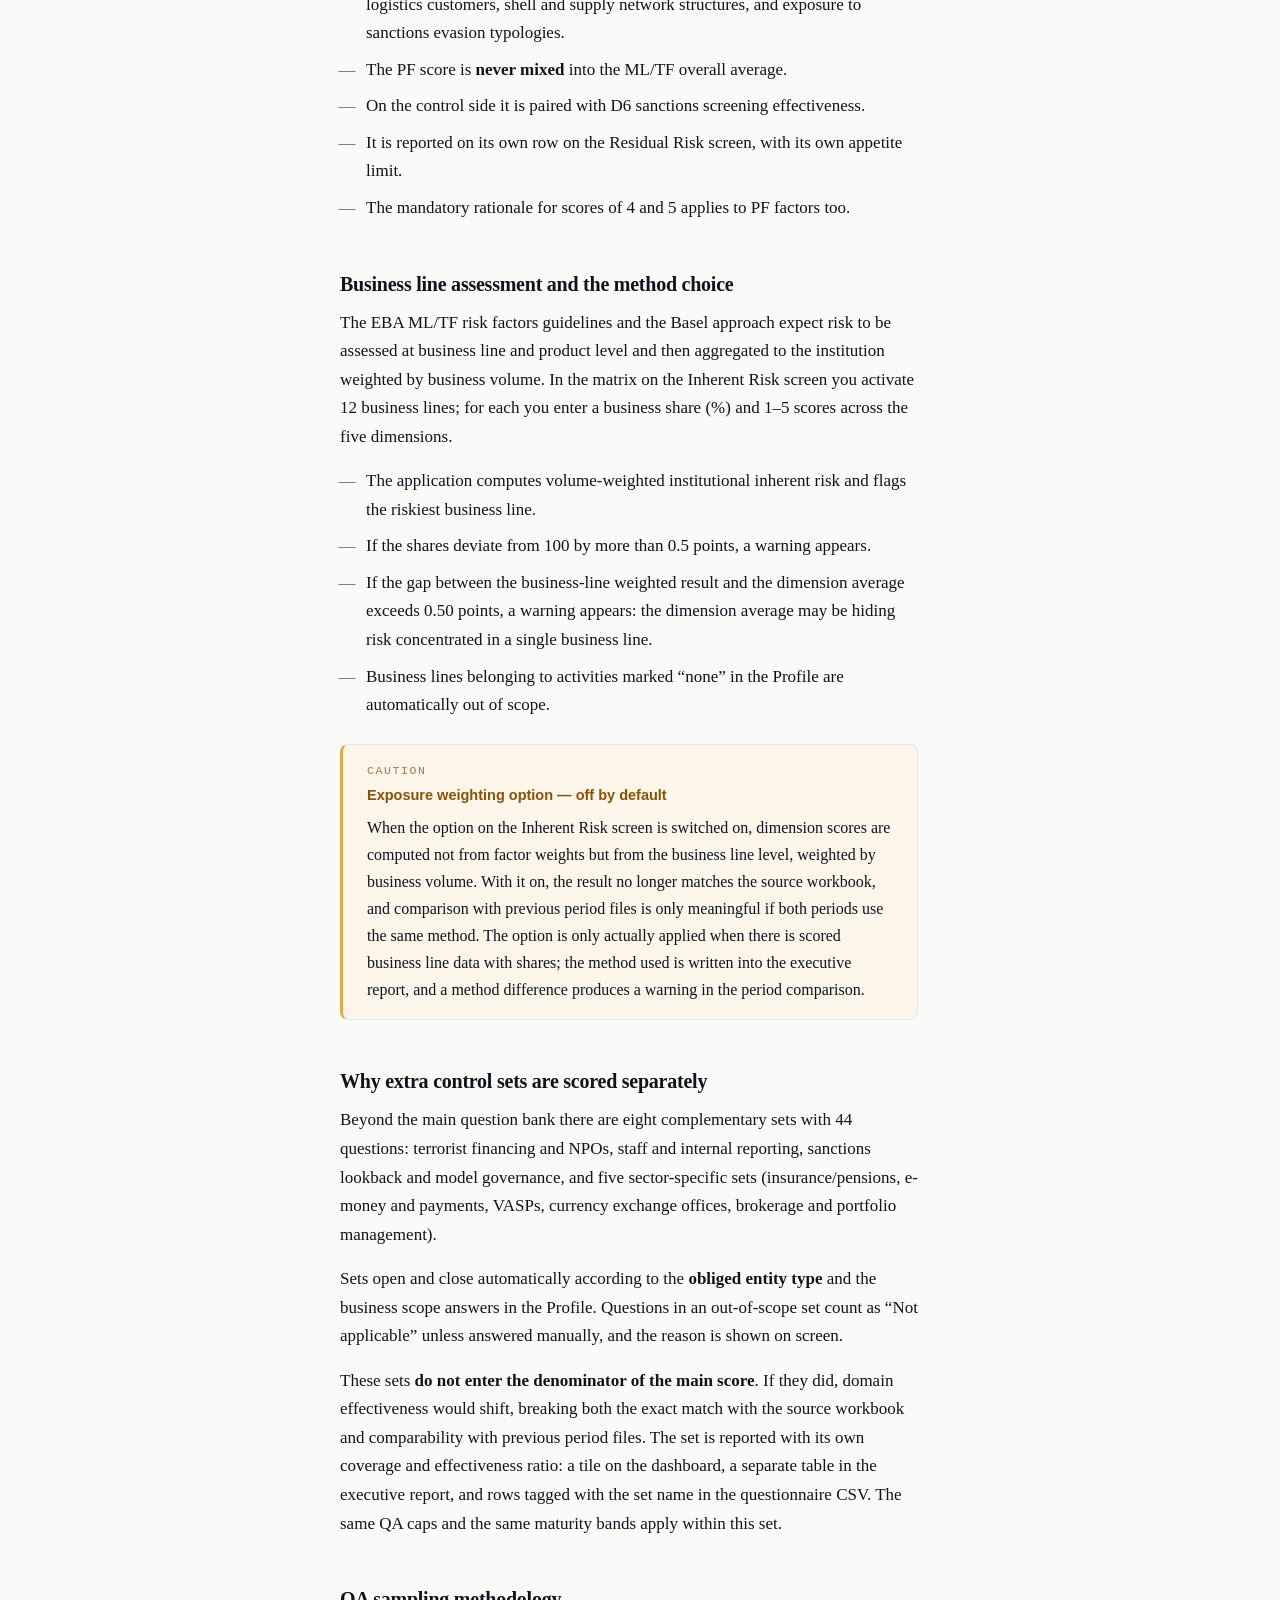
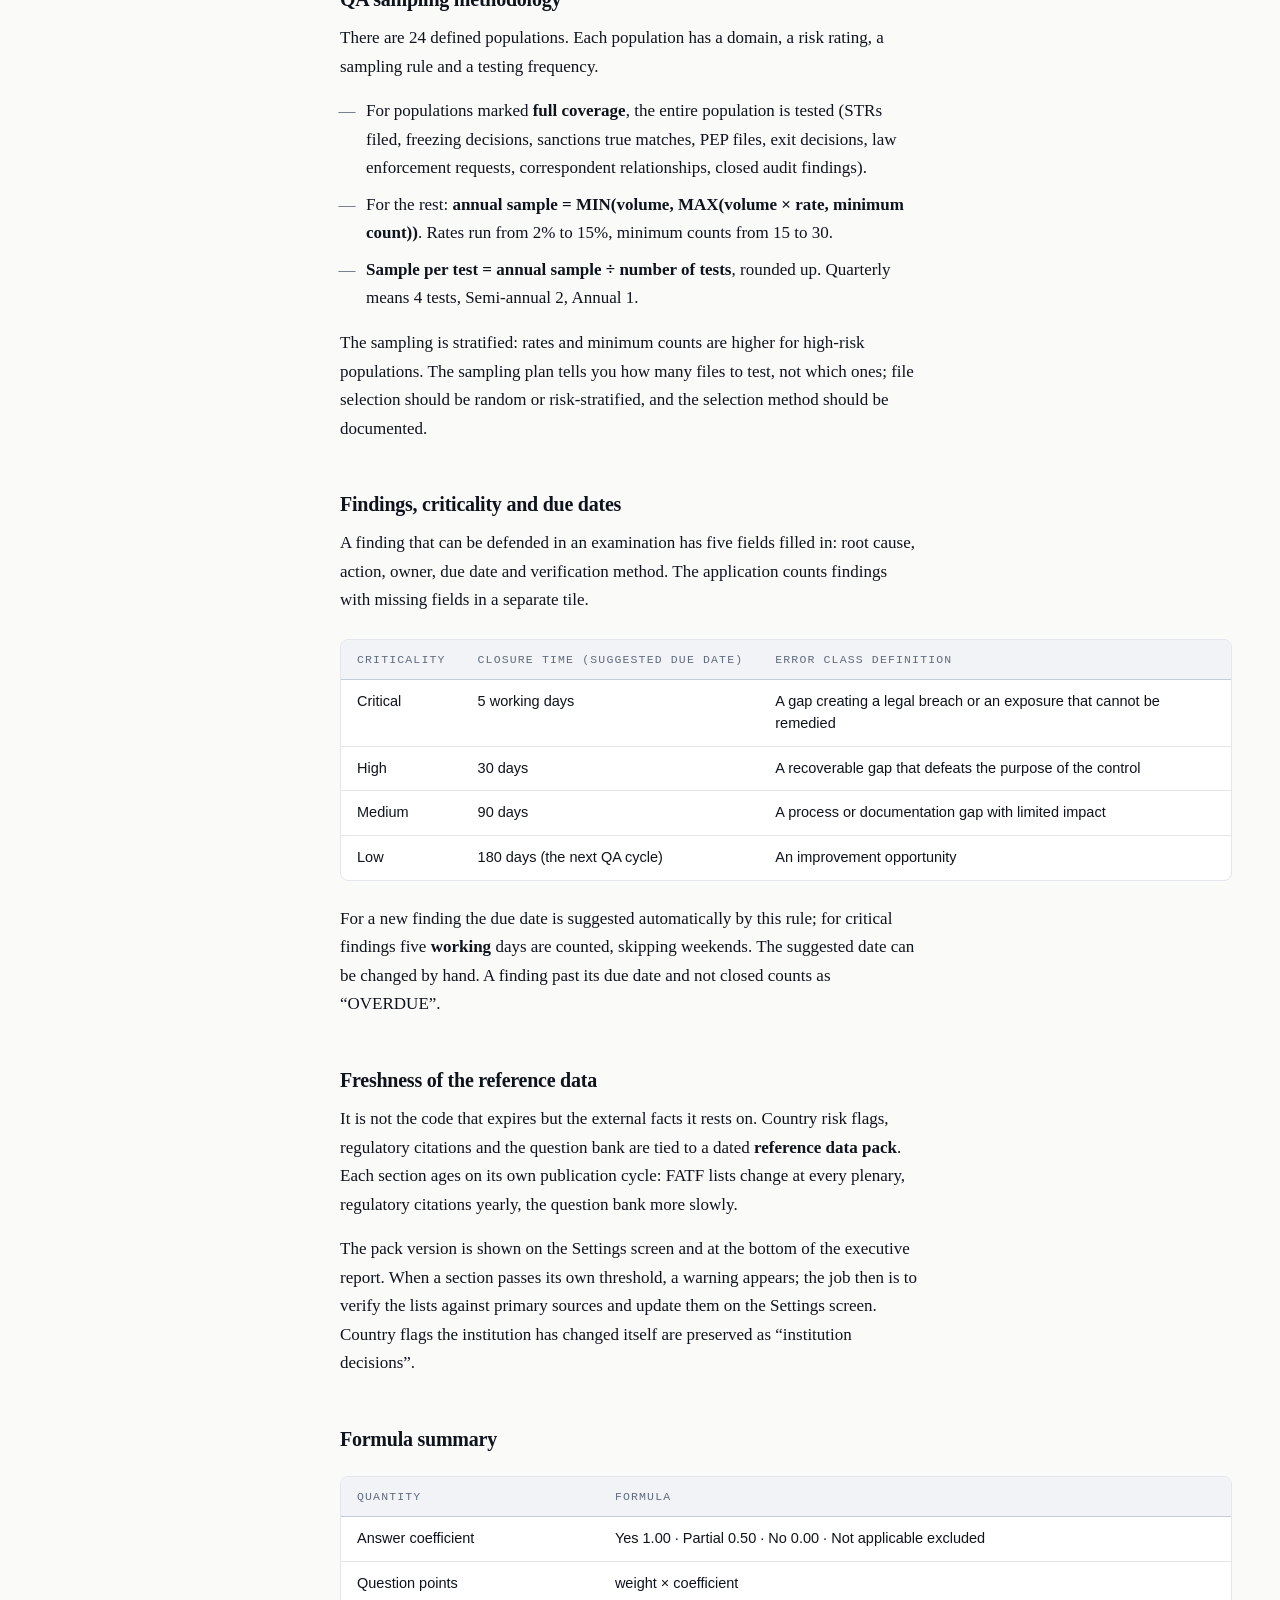
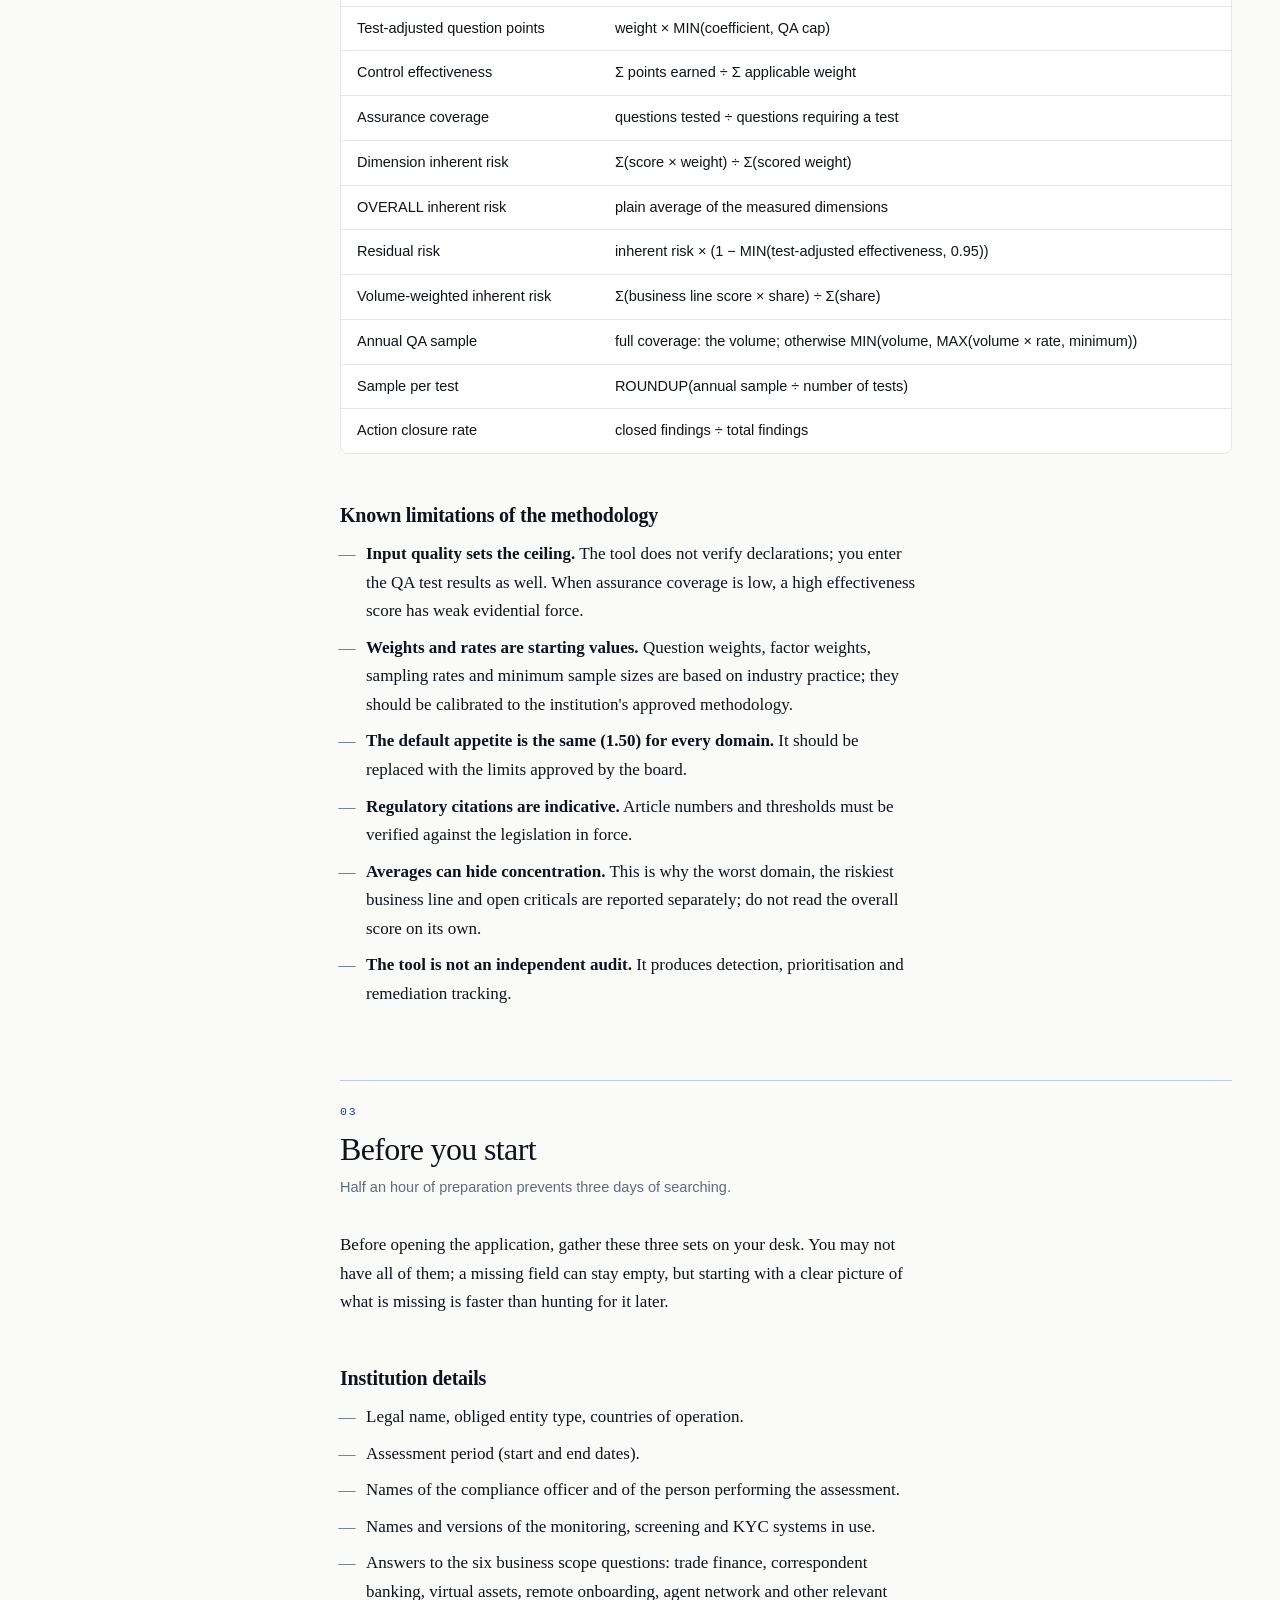
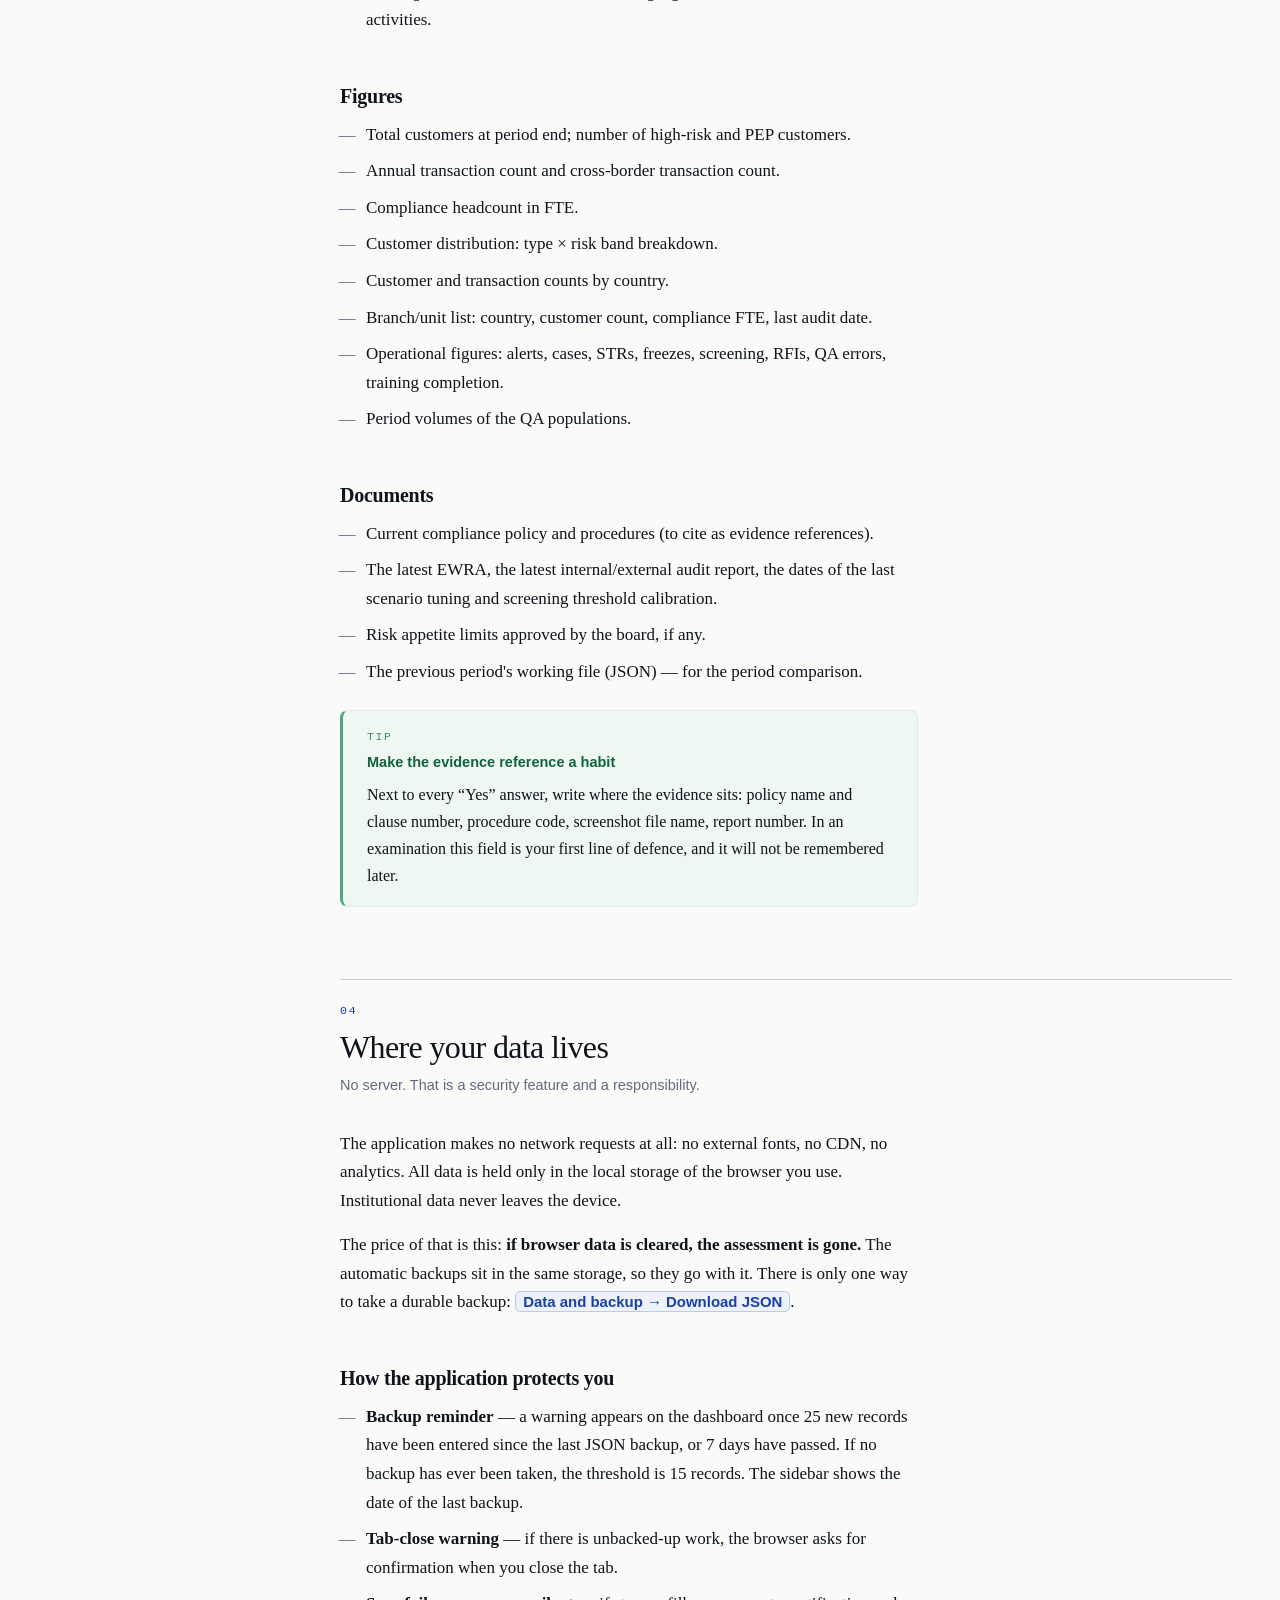
==== commit 55c212e9: "fix: QA testinde düşen "Evet" beyanı artık aksiyon ve açık kritik doğurur Skor, olgunluk ve artık ri" ====
--- a/GUIDE.html
+++ b/GUIDE.html
@@ -8,7 +8,7 @@
 <meta name="description" content="Assessment methodology and full user guide for the AML/CFT Compliance Check-up: scope, inherent risk, control effectiveness, independent testing, residual risk, appetite and actions across all seventeen screens.">
 <link rel="alternate" hreflang="tr" href="KILAVUZ.html">
 <link rel="alternate" hreflang="en" href="GUIDE.html">
-<link rel="stylesheet" href="css/kilavuz.css?v=2.9.5">
+<link rel="stylesheet" href="css/kilavuz.css?v=2.9.7">
 <link rel="icon" href="data:image/svg+xml,<svg xmlns='http://www.w3.org/2000/svg' viewBox='0 0 24 24' fill='none' stroke='%231E40AF' stroke-width='2' stroke-linecap='round' stroke-linejoin='round'><path d='M12 22s8-4 8-10V5l-8-3-8 3v7c0 6 8 10 8 10z'/><path d='m9 12 2 2 4-4'/></svg>">
 </head>
 <body>
@@ -45,7 +45,7 @@
       <div><span class="kunye-etiket">Application</span><span class="kunye-deger">checkup.alpgiraykocal.com</span></div>
       <div><span class="kunye-etiket">Scope</span><span class="kunye-deger">17 screens · 218 questions · 25 risk factors</span></div>
       <div><span class="kunye-etiket">Time needed</span><span class="kunye-deger">3–5 working days for the first period</span></div>
-      <div><span class="kunye-etiket">Reference pack</span><span class="kunye-deger">2026.1 · Version 2.9.5</span></div>
+      <div><span class="kunye-etiket">Reference pack</span><span class="kunye-deger">2026.1 · Version 2.9.7</span></div>
     </div>
   </header>
 
@@ -319,8 +319,15 @@
 
     <h4>Open critical control</h4>
     <p>
-      Any question rated “Critical” whose answer is not “Yes” counts as an open
-      critical. Criticality is assigned by a written rule: a control is critical
+      Any question rated “Critical” whose test-adjusted coefficient is not full
+      counts as an open critical: answers other than “Yes”, and “Yes”
+      declarations that the QA test rated “Partly confirmed” or
+      “Contradicted”. Action need is read from the same coefficient; the action
+      list looks at what the score, maturity and residual risk look at. Where the
+      reason is the QA test, the card shows a “Due to QA test” marker, the source
+      of a bulk-generated finding records both the declaration and the test
+      result, and the report’s open-critical table shows the test result.
+      Criticality is assigned by a written rule: a control is critical
       only if its absence on its own creates a direct legal breach or an exposure
       that cannot be remedied. What is important but recoverable — governance,
       methodology, an approval step, measurement — is rated “High”. Open criticals
@@ -368,7 +375,9 @@
         the dashboard and in the questionnaire summary. The right response is not
         to leave the score as it is, but to correct the declaration: the answer
         should be “Partial” or “No”. A report signed off with open contradictions
-        cannot be defended.
+        cannot be defended. Even if the declaration is not corrected, the question
+        counts as needing action and — when critical — as an open critical, and
+        it enters bulk finding generation.
       </p>
     </div>
 
@@ -841,7 +850,7 @@
           <tr><td>Getting started</td><td>When no question has been answered</td></tr>
           <tr><td>Missing factors</td><td>When inherent risk scoring has started but is not finished</td></tr>
           <tr><td>High score without rationale</td><td>When factors scored 4–5 have an empty rationale</td></tr>
-          <tr><td>Open critical</td><td>When critical questions are not answered “Yes”</td></tr>
+          <tr><td>Open critical</td><td>When critical questions are not answered “Yes”, or a “Yes” declaration failed QA testing</td></tr>
           <tr><td>Overall score hides a breach</td><td>When the institution figure is within appetite but a domain is over</td></tr>
           <tr><td>QA contradiction</td><td>When a “Yes” declaration meets a “Contradicted” file test</td></tr>
         </tbody>
@@ -1603,7 +1612,7 @@
 
     <div class="altbilgi">
       <p>
-        This guide describes version 2.9.5 of the application and reference data
+        This guide describes version 2.9.7 of the application and reference data
         pack 2026.1. The formulas in the methodology section match the scoring
         engine exactly. Regulatory citations are indicative and must be verified
         against the legislation in force. The tool supports detection,
@@ -1614,6 +1623,6 @@
 
   </main>
 </div>
-<script src="js/kilavuz.js?v=2.9.5"></script>
+<script src="js/kilavuz.js?v=2.9.7"></script>
 </body>
 </html>
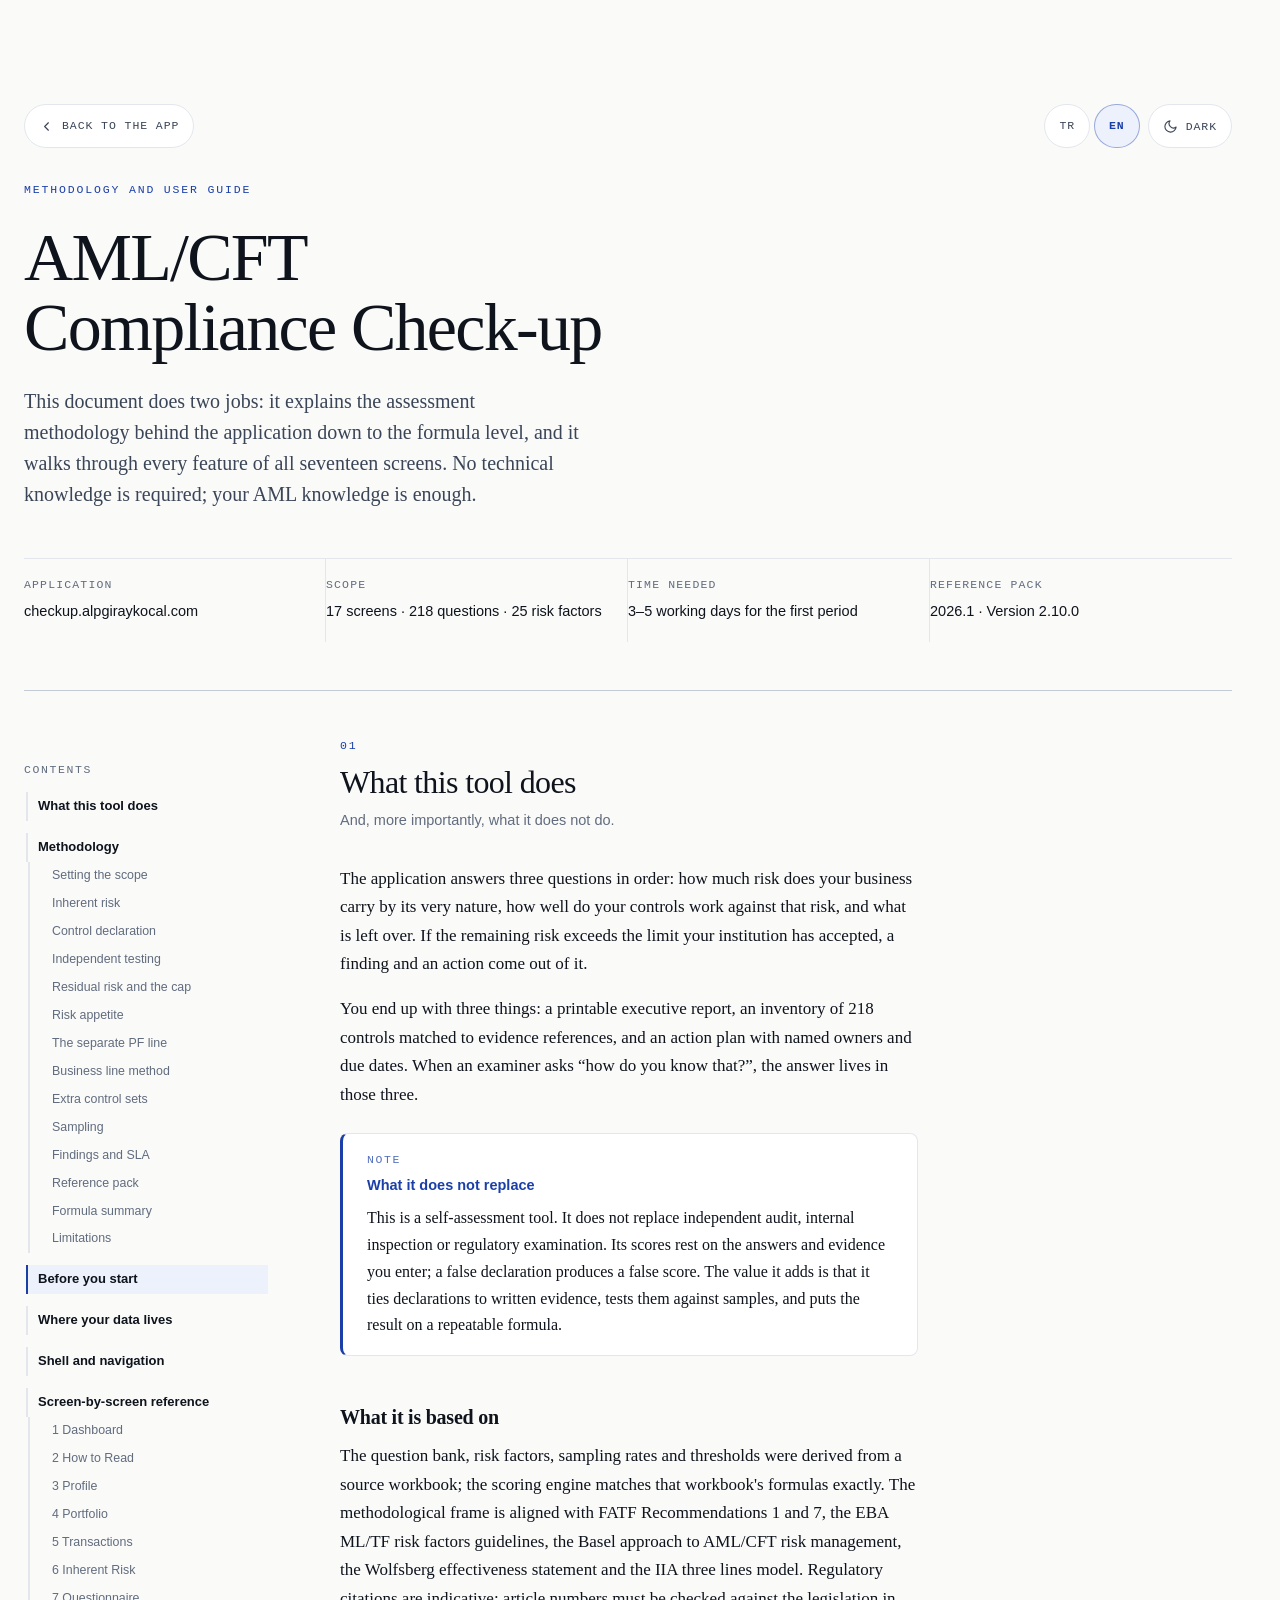
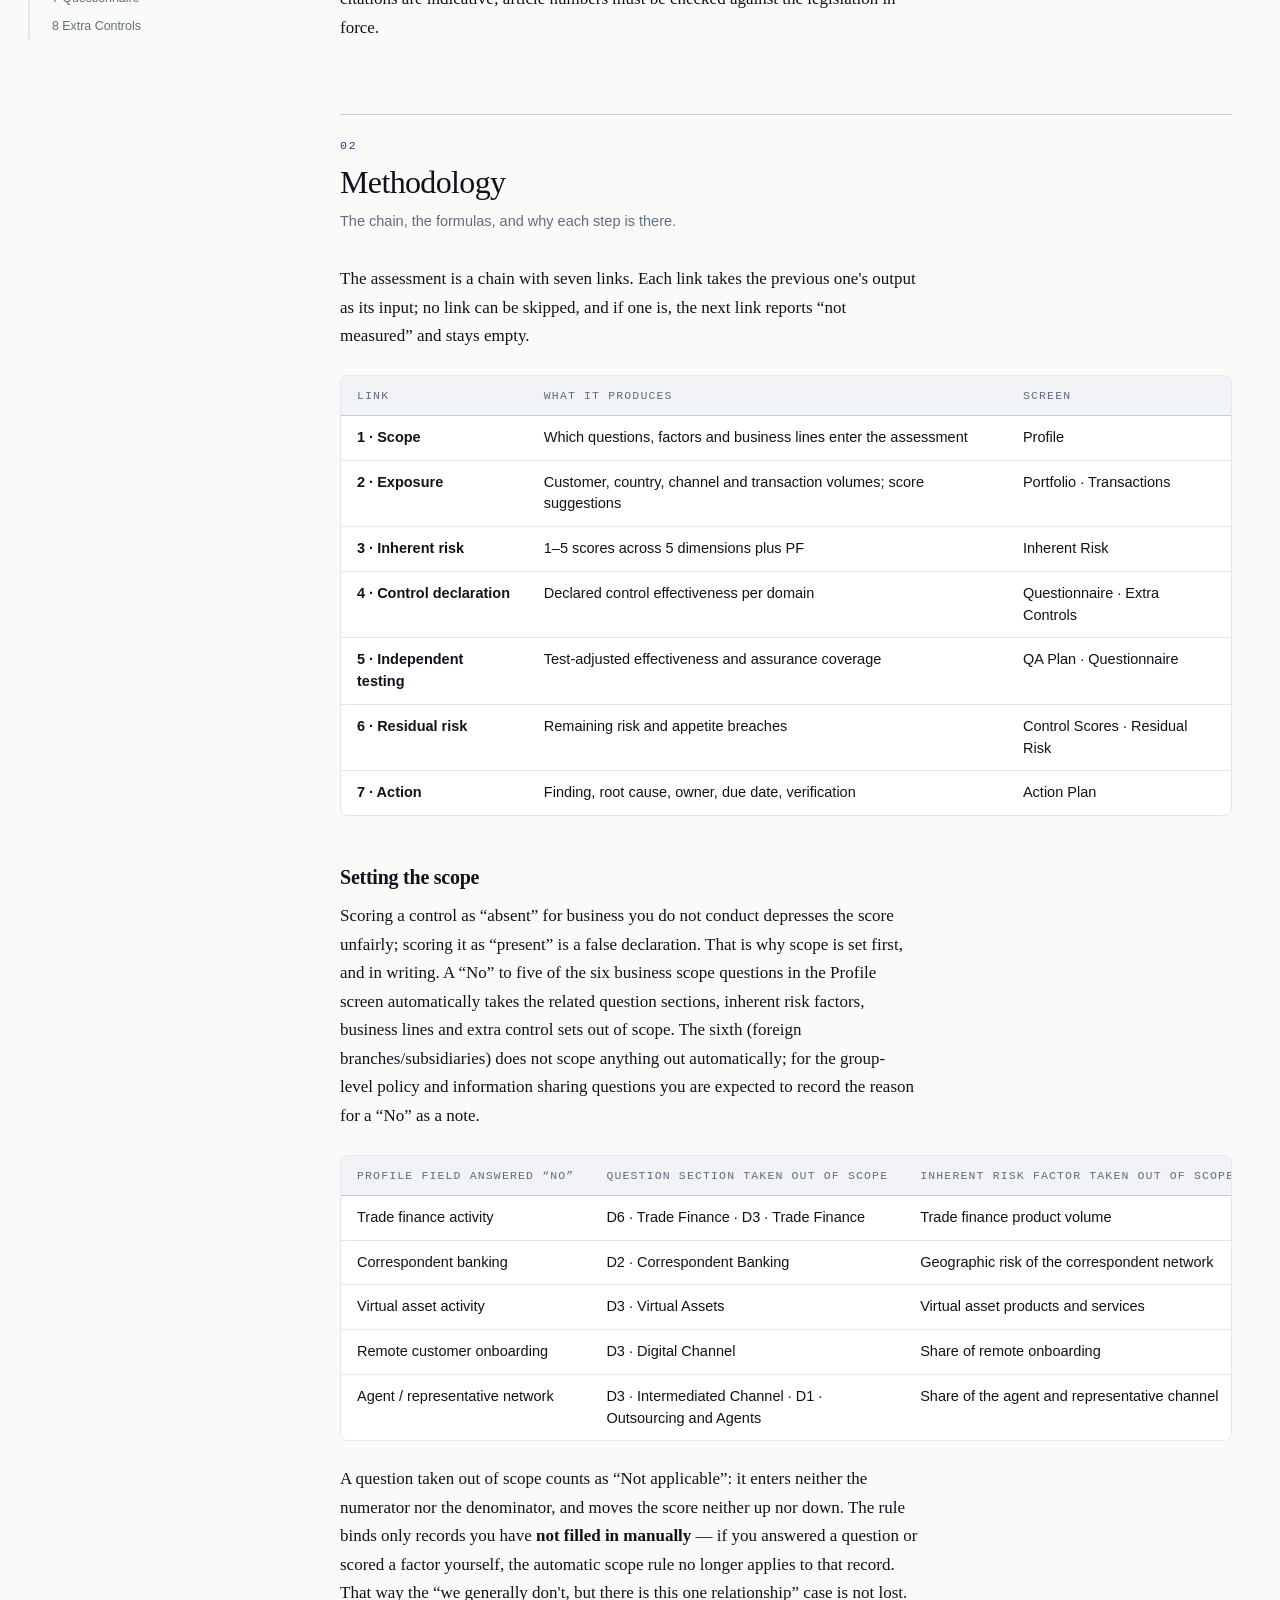
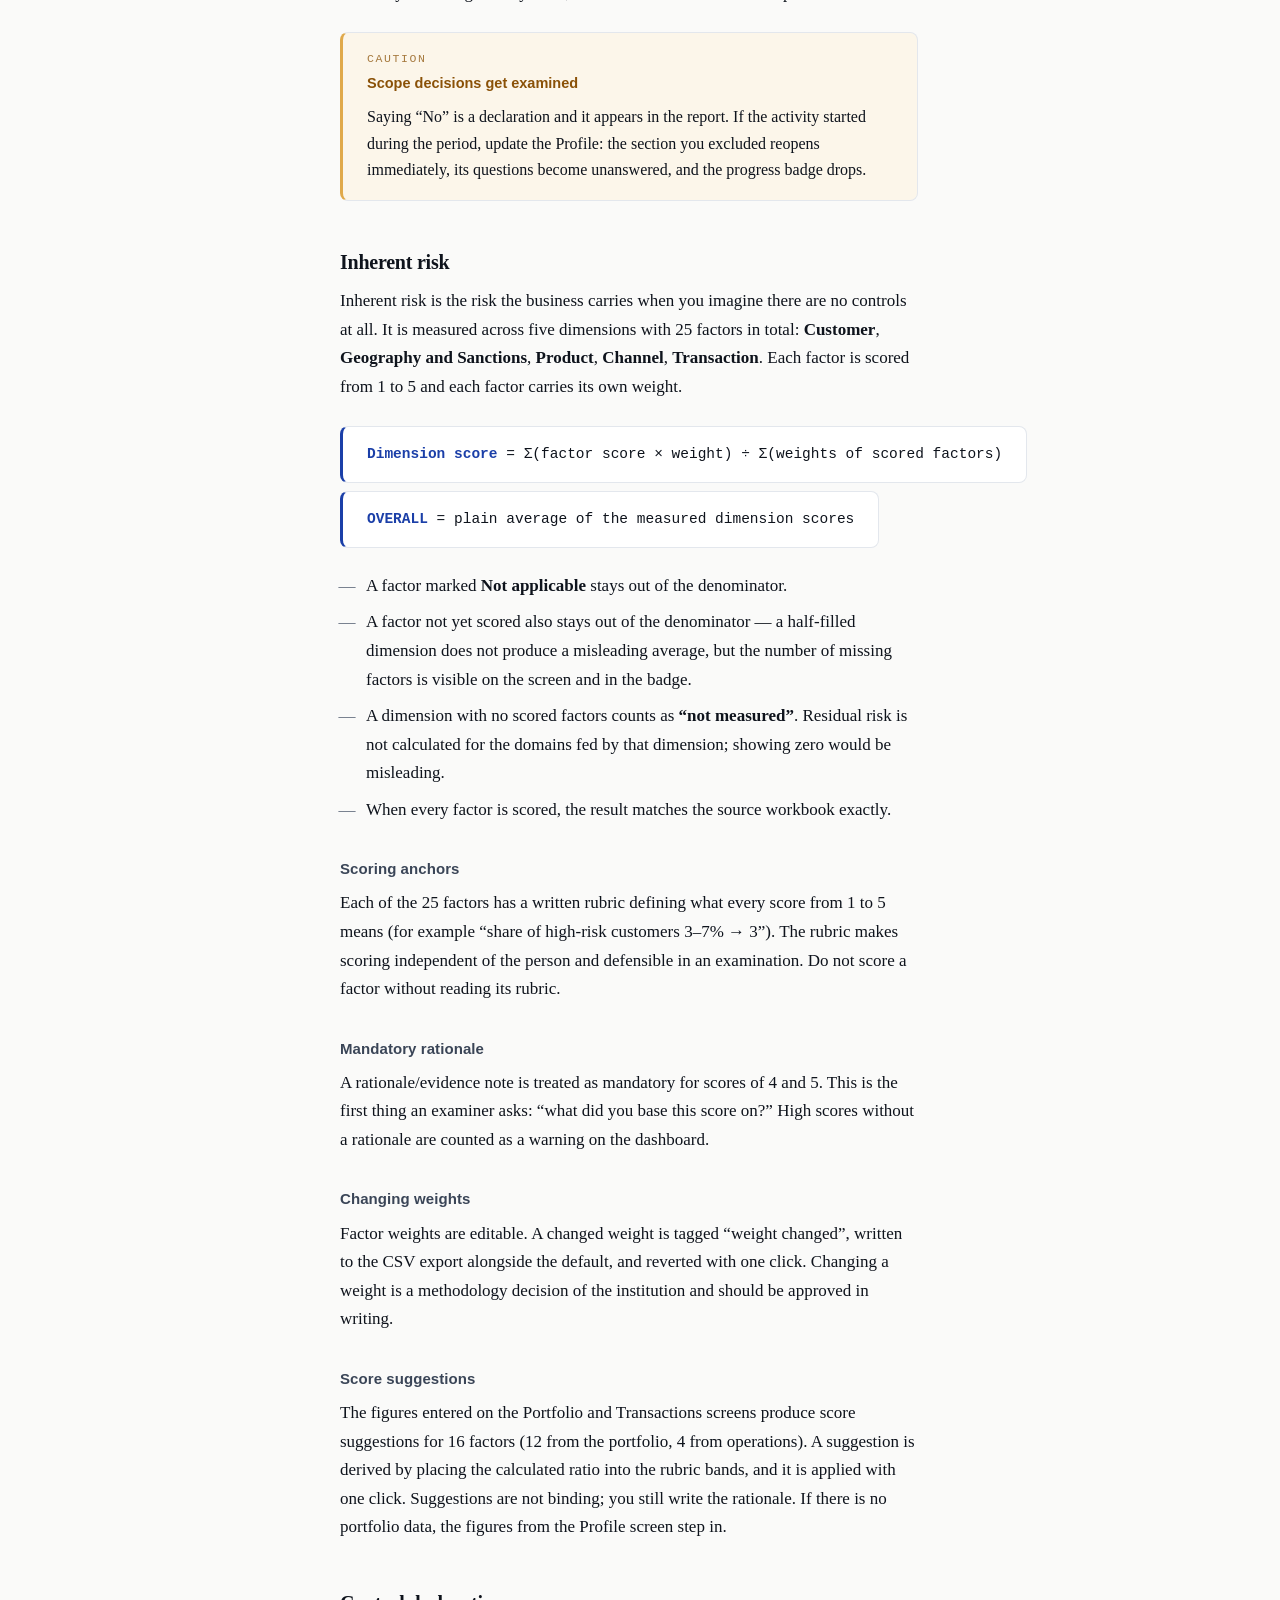
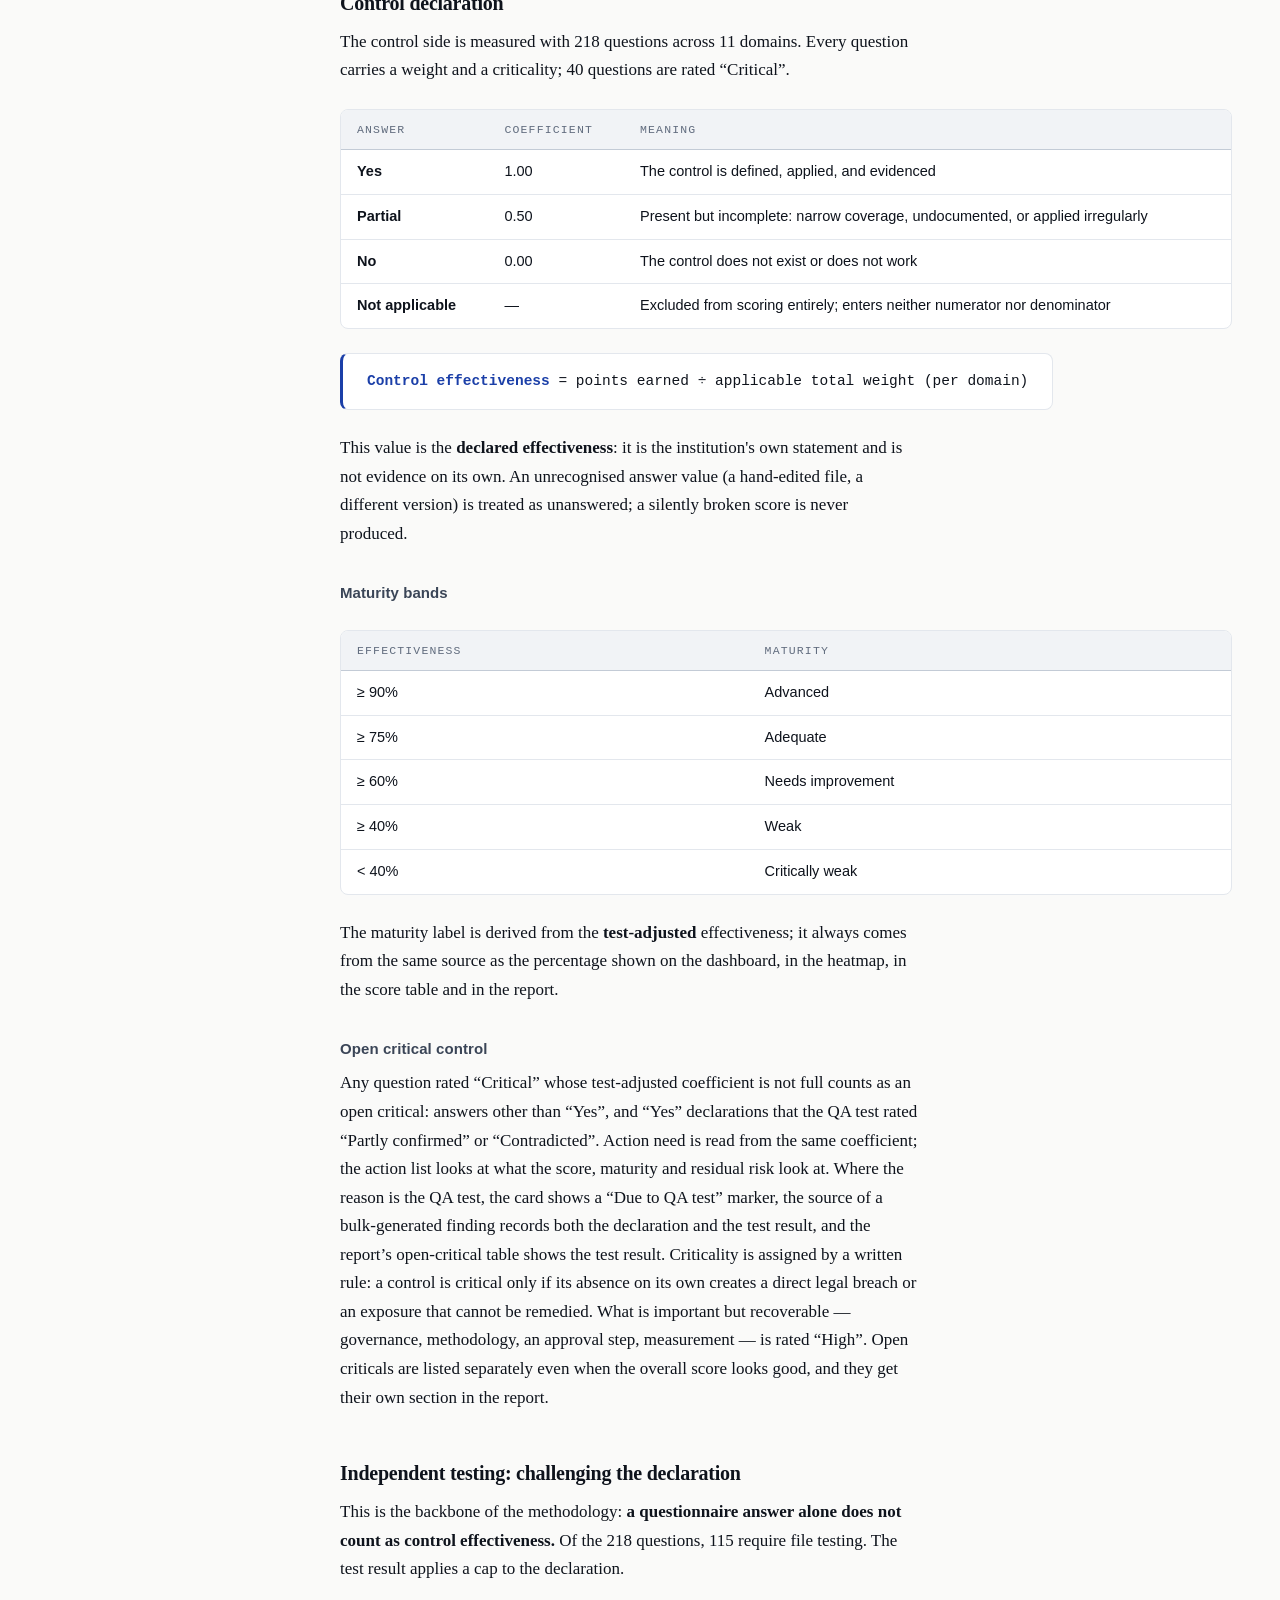
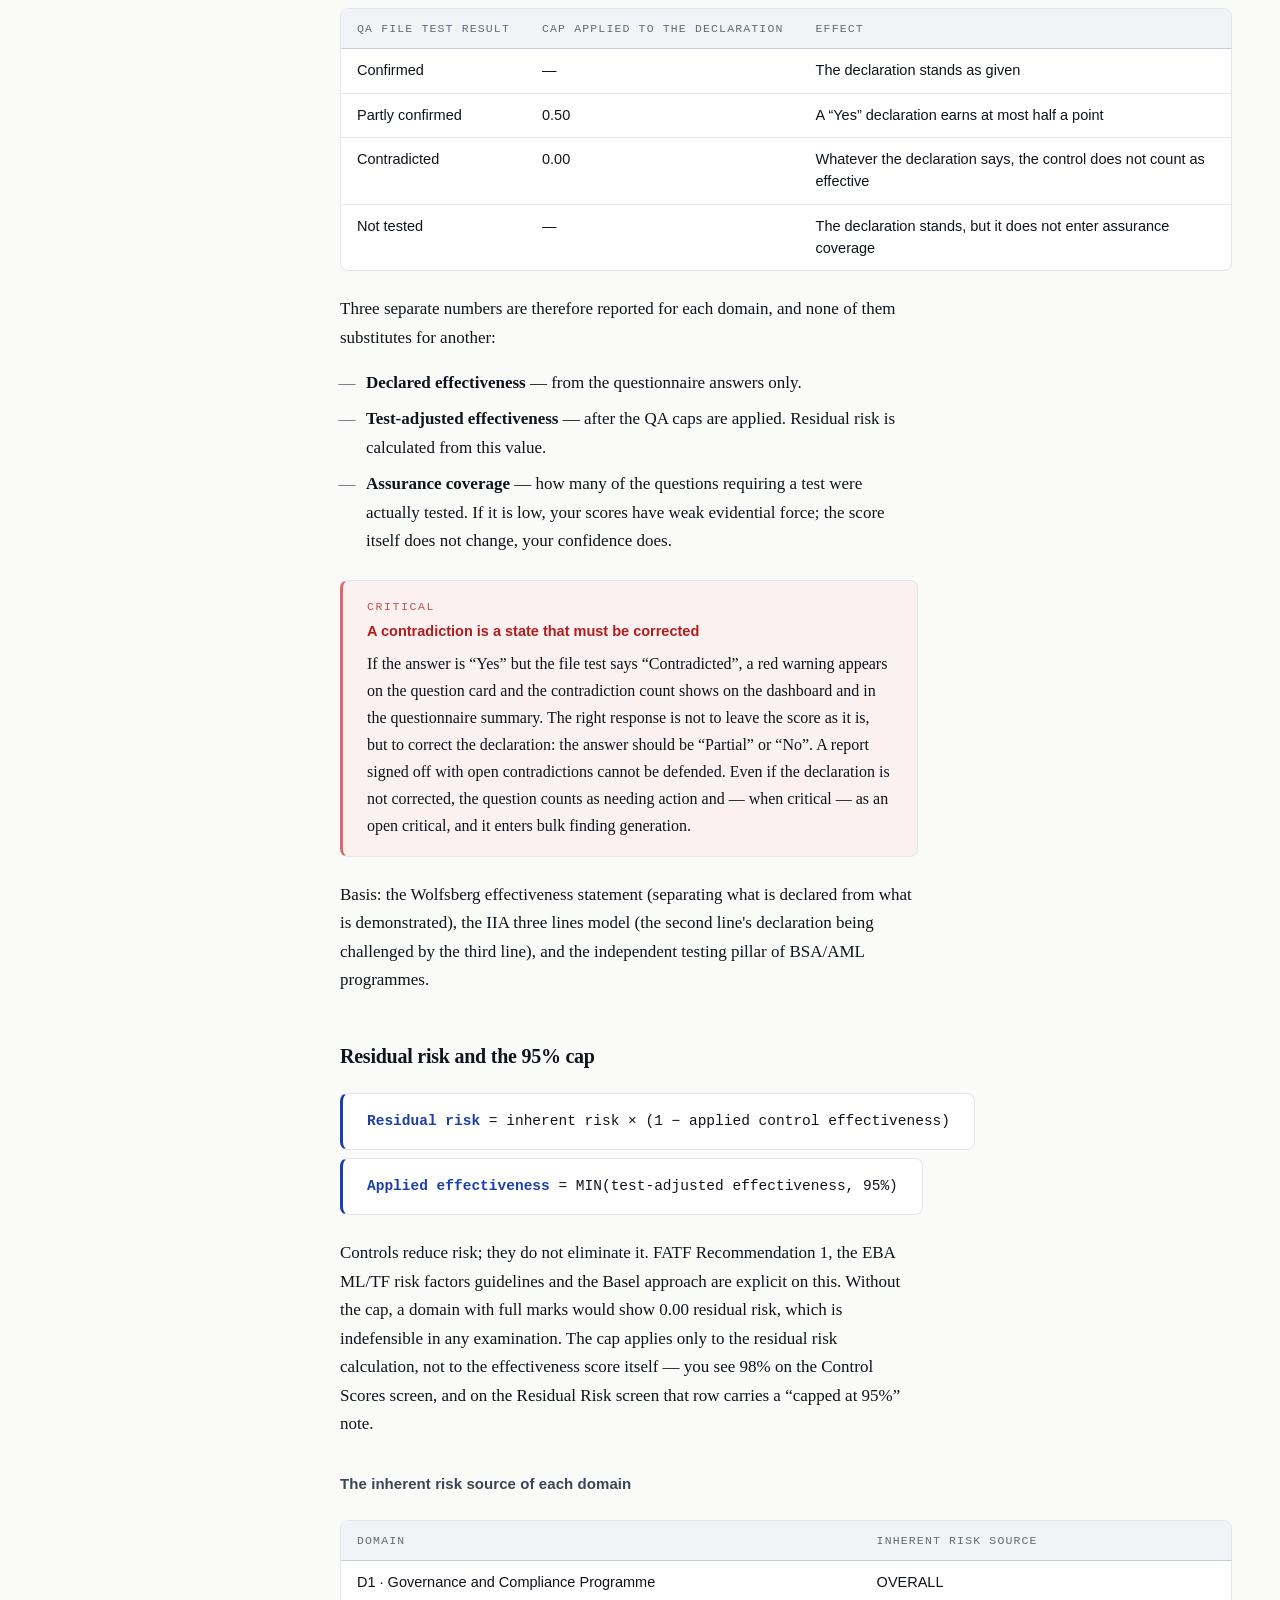
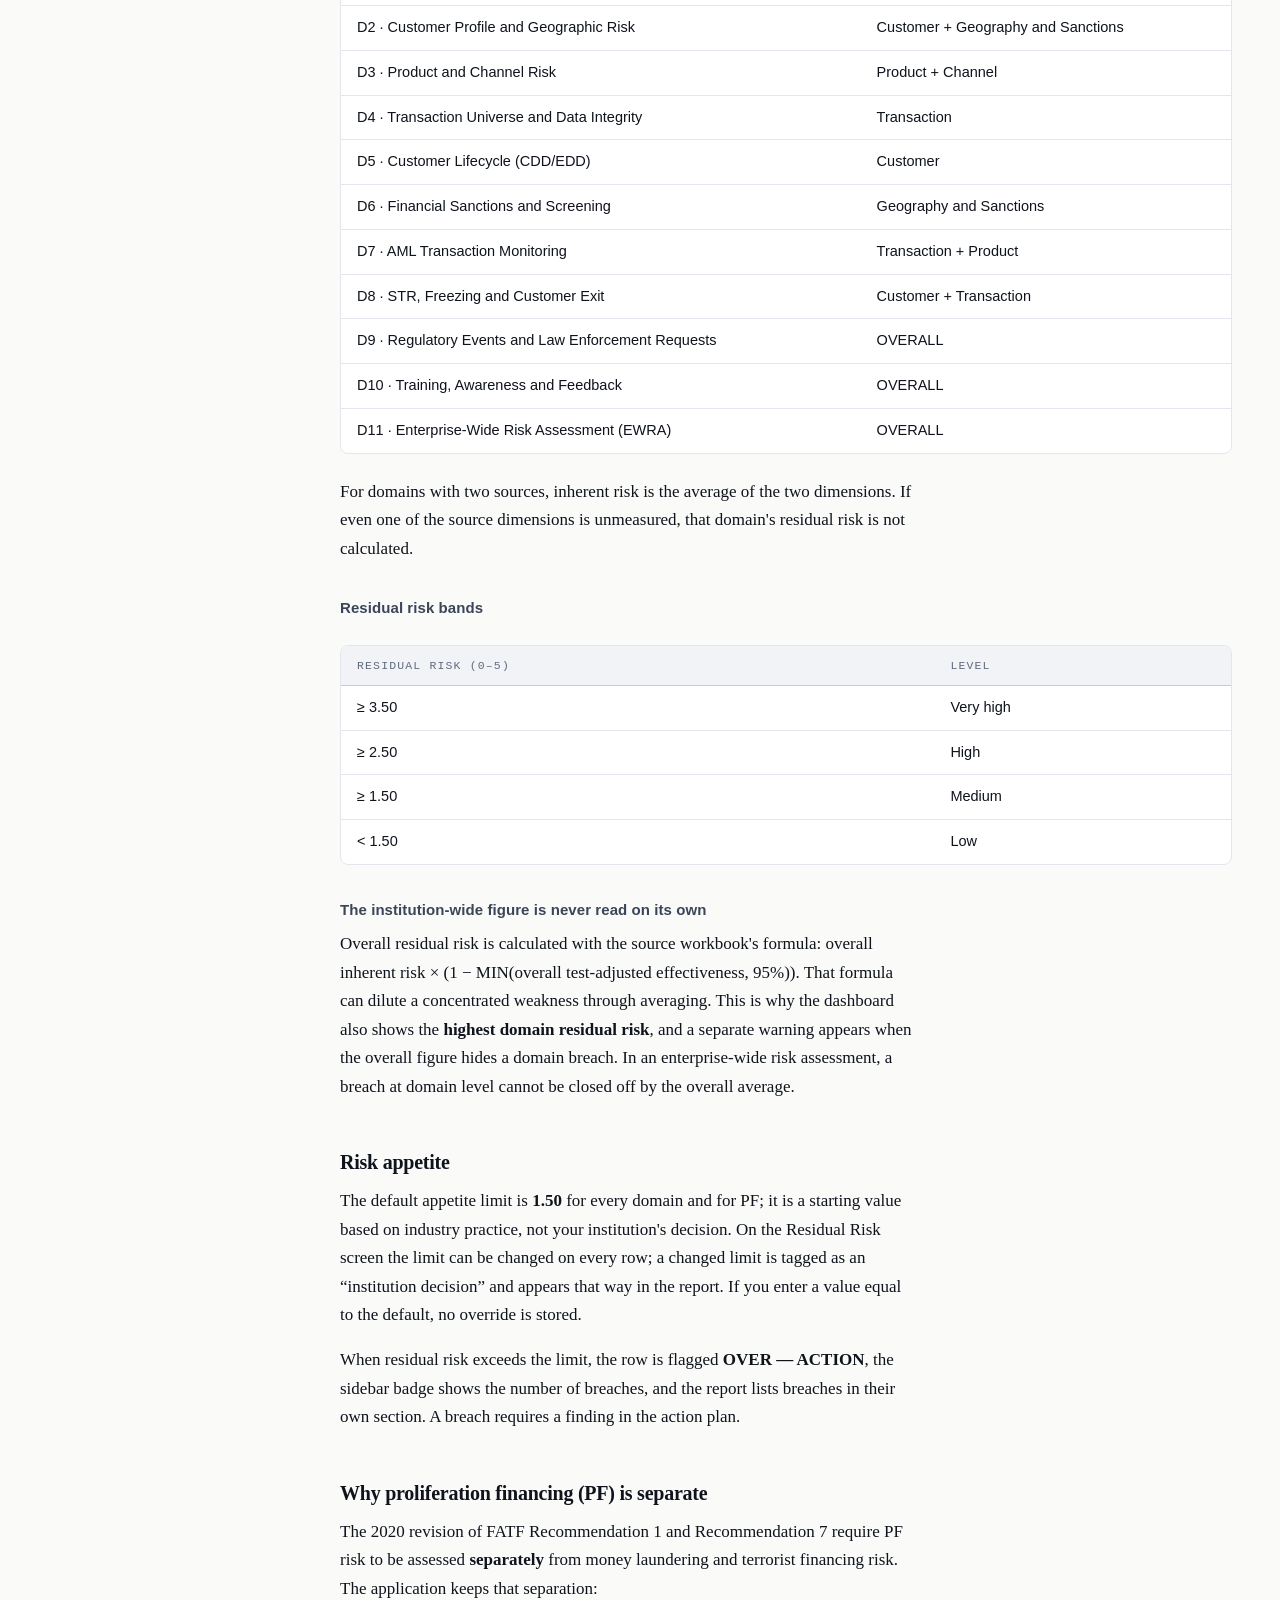
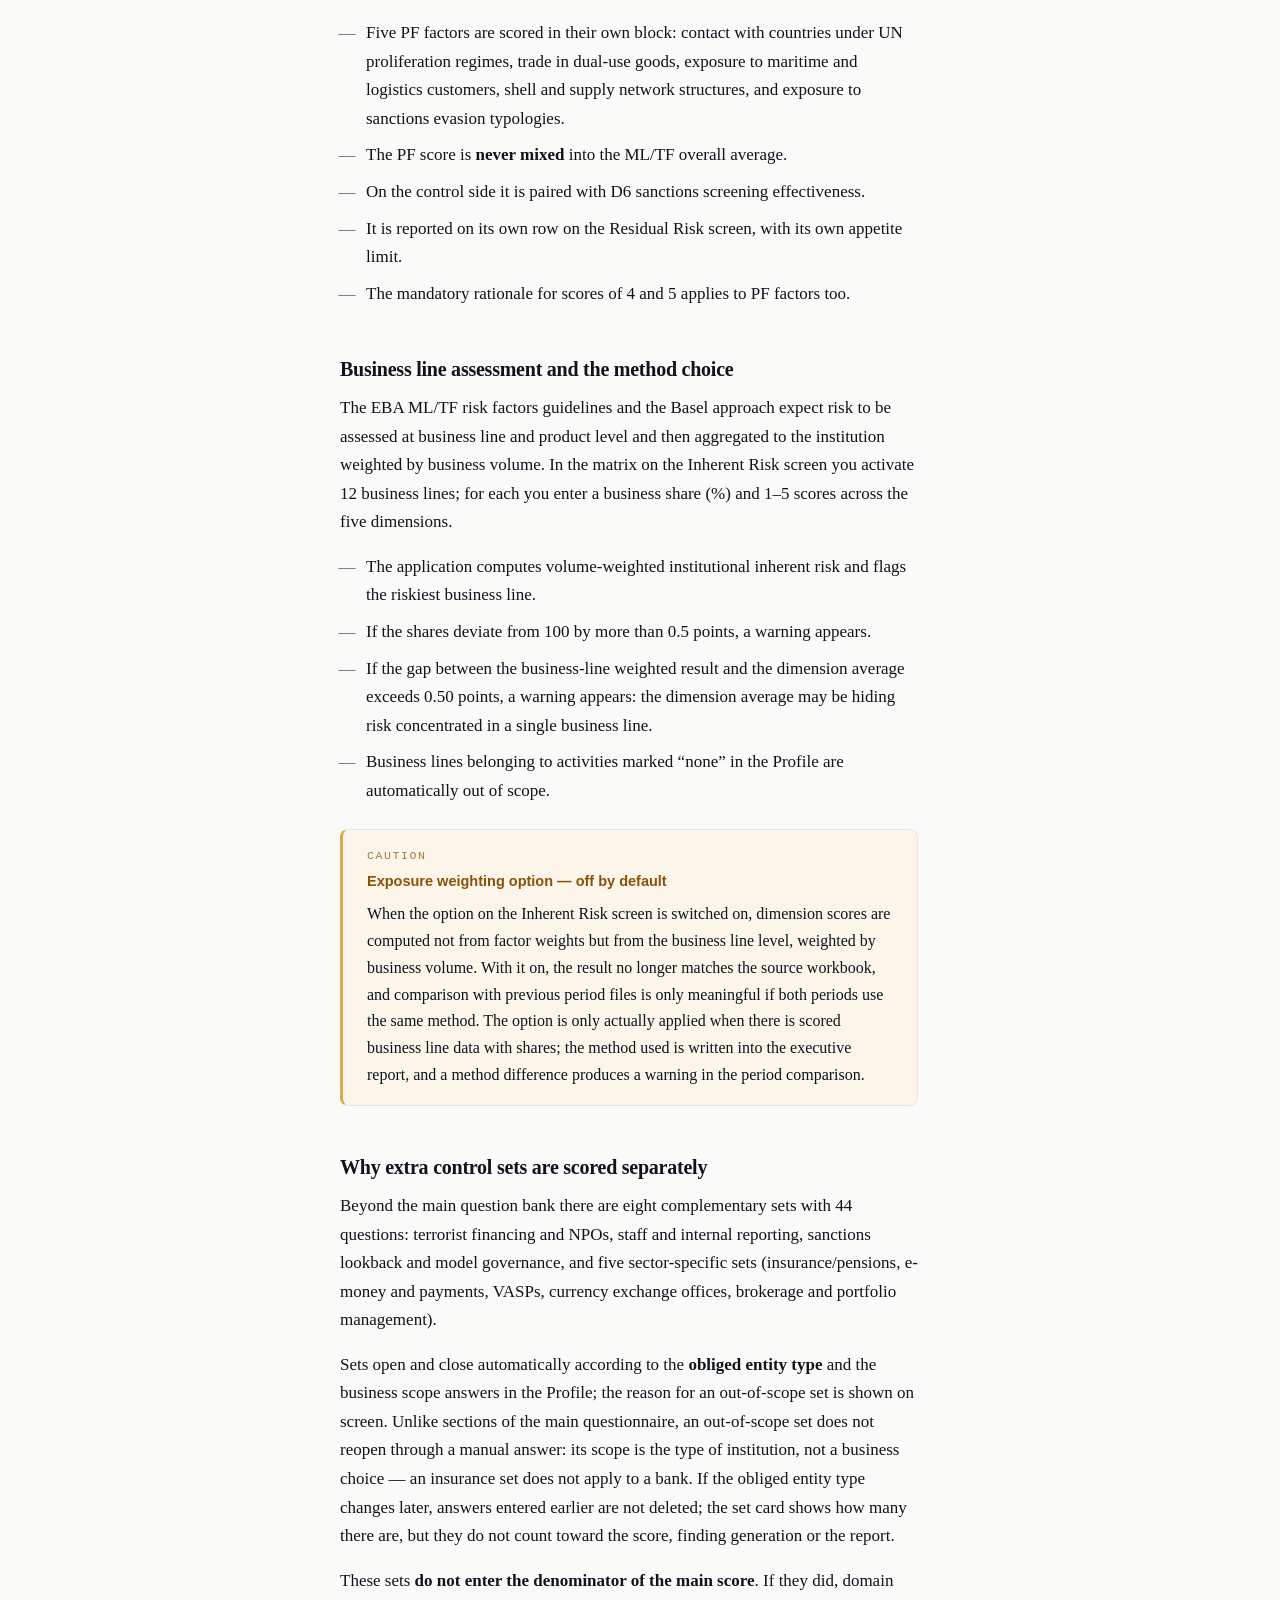
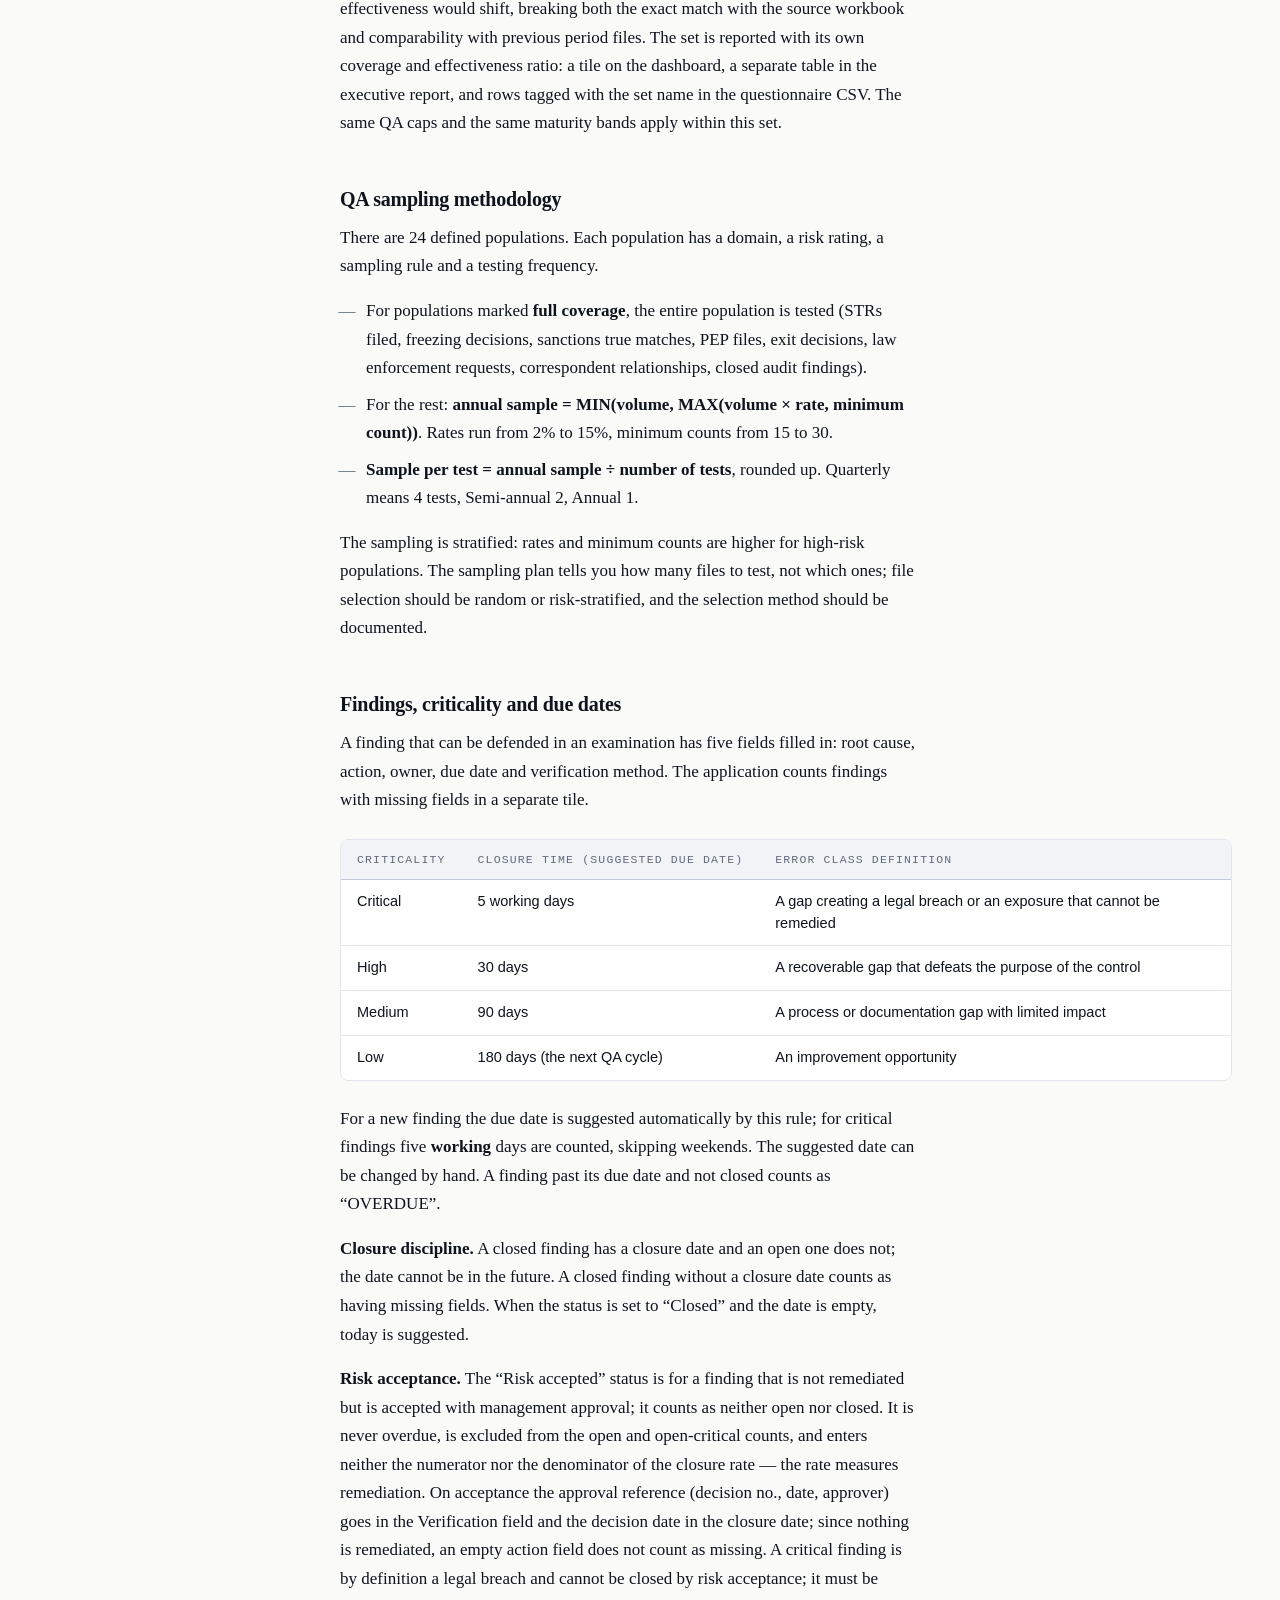
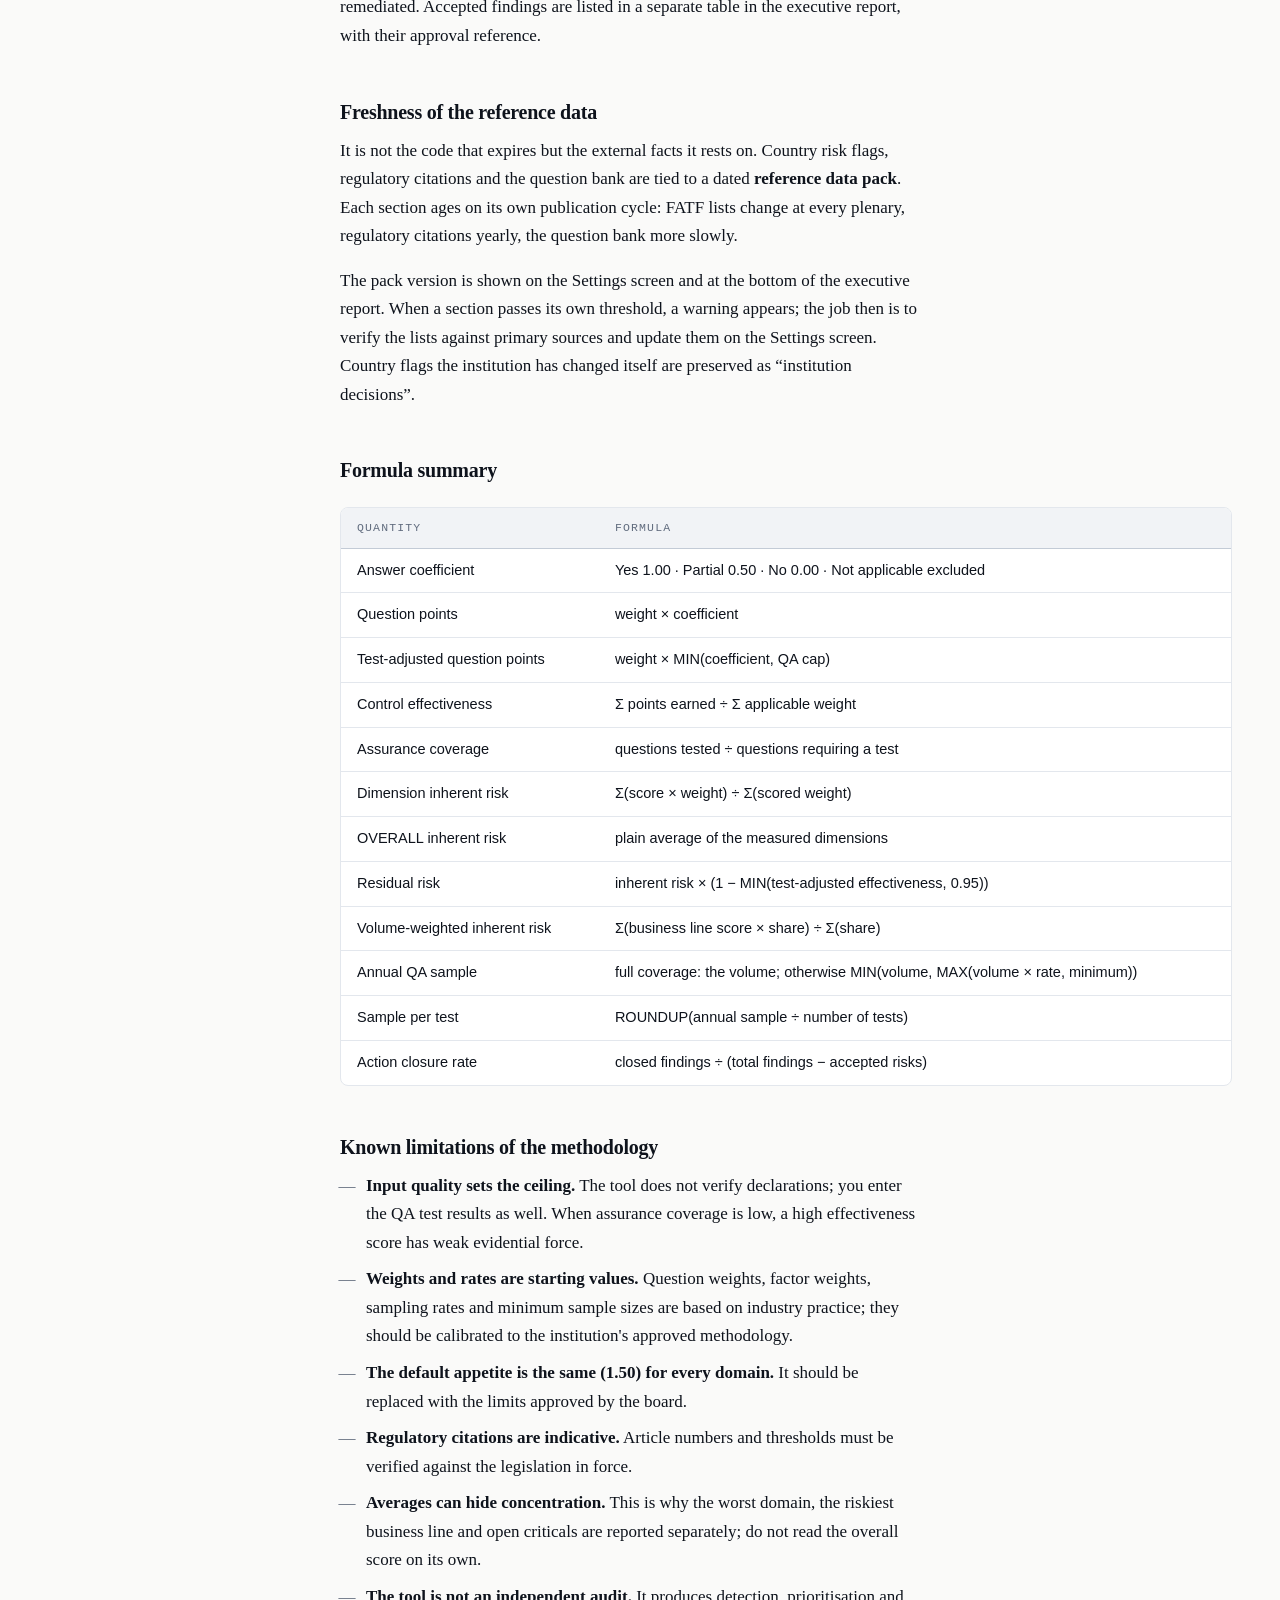
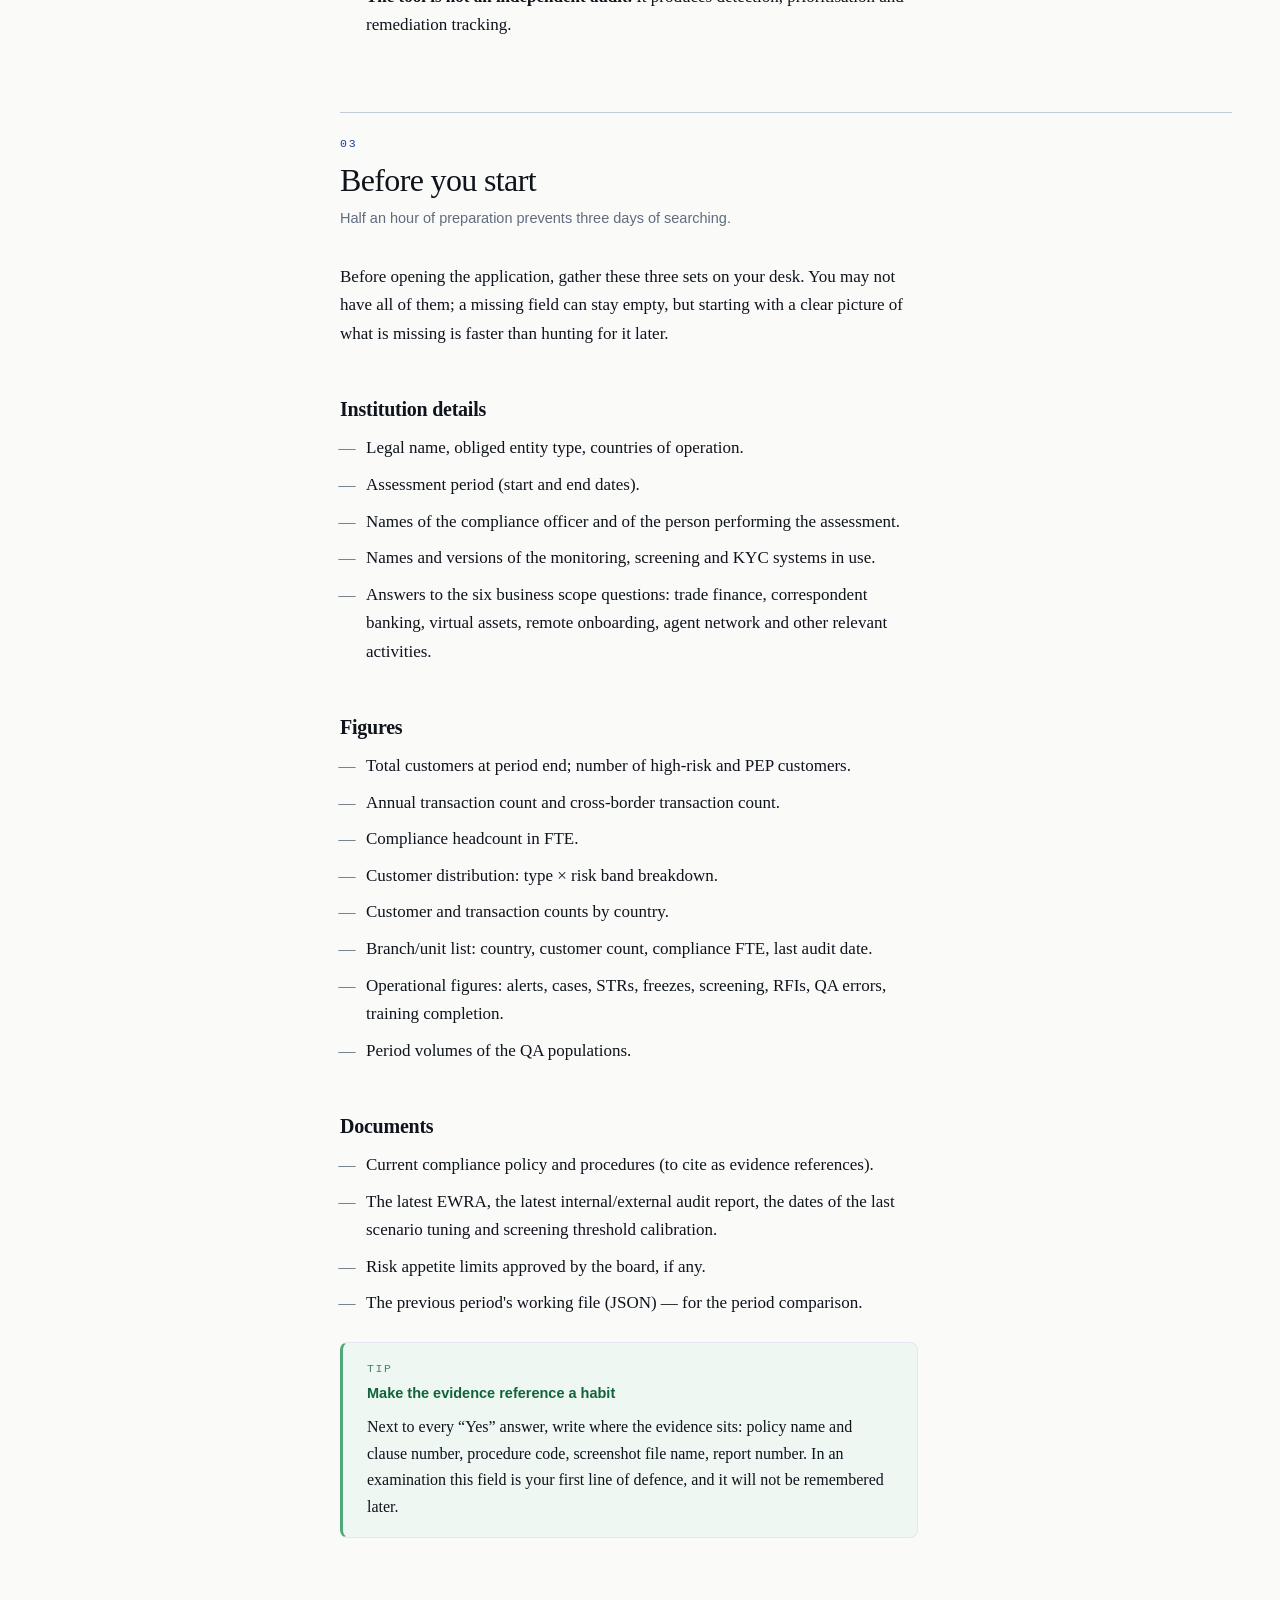
==== commit 19e1ecfe: "fix: QA turu düzeltmeleri; risk kabulü, kapanış disiplini ve ek set kuralları QA turunda bulunan hat" ====
--- a/GUIDE.html
+++ b/GUIDE.html
@@ -8,7 +8,7 @@
 <meta name="description" content="Assessment methodology and full user guide for the AML/CFT Compliance Check-up: scope, inherent risk, control effectiveness, independent testing, residual risk, appetite and actions across all seventeen screens.">
 <link rel="alternate" hreflang="tr" href="KILAVUZ.html">
 <link rel="alternate" hreflang="en" href="GUIDE.html">
-<link rel="stylesheet" href="css/kilavuz.css?v=2.9.7">
+<link rel="stylesheet" href="css/kilavuz.css?v=2.10.0">
 <link rel="icon" href="data:image/svg+xml,<svg xmlns='http://www.w3.org/2000/svg' viewBox='0 0 24 24' fill='none' stroke='%231E40AF' stroke-width='2' stroke-linecap='round' stroke-linejoin='round'><path d='M12 22s8-4 8-10V5l-8-3-8 3v7c0 6 8 10 8 10z'/><path d='m9 12 2 2 4-4'/></svg>">
 </head>
 <body>
@@ -45,7 +45,7 @@
       <div><span class="kunye-etiket">Application</span><span class="kunye-deger">checkup.alpgiraykocal.com</span></div>
       <div><span class="kunye-etiket">Scope</span><span class="kunye-deger">17 screens · 218 questions · 25 risk factors</span></div>
       <div><span class="kunye-etiket">Time needed</span><span class="kunye-deger">3–5 working days for the first period</span></div>
-      <div><span class="kunye-etiket">Reference pack</span><span class="kunye-deger">2026.1 · Version 2.9.7</span></div>
+      <div><span class="kunye-etiket">Reference pack</span><span class="kunye-deger">2026.1 · Version 2.10.0</span></div>
     </div>
   </header>
 
@@ -175,17 +175,20 @@
     <p>
       Scoring a control as “absent” for business you do not conduct depresses the
       score unfairly; scoring it as “present” is a false declaration. That is why
-      scope is set first, and in writing. A “No” to any of the six business scope
-      questions in the Profile screen automatically takes the related question
-      sections, inherent risk factors, business lines and extra control sets out
-      of scope.
+      scope is set first, and in writing. A “No” to five of the six business
+      scope questions in the Profile screen automatically takes the related
+      question sections, inherent risk factors, business lines and extra control
+      sets out of scope. The sixth (foreign branches/subsidiaries) does not scope
+      anything out automatically; for the group-level policy and information
+      sharing questions you are expected to record the reason for a “No” as a
+      note.
     </p>
 
     <div class="tablo-sar">
       <table>
         <thead><tr><th>Profile field answered “No”</th><th>Question section taken out of scope</th><th>Inherent risk factor taken out of scope</th></tr></thead>
         <tbody>
-          <tr><td>Trade finance activity</td><td>D6 · Trade Finance</td><td>Trade finance product volume</td></tr>
+          <tr><td>Trade finance activity</td><td>D6 · Trade Finance · D3 · Trade Finance</td><td>Trade finance product volume</td></tr>
           <tr><td>Correspondent banking</td><td>D2 · Correspondent Banking</td><td>Geographic risk of the correspondent network</td></tr>
           <tr><td>Virtual asset activity</td><td>D3 · Virtual Assets</td><td>Virtual asset products and services</td></tr>
           <tr><td>Remote customer onboarding</td><td>D3 · Digital Channel</td><td>Share of remote onboarding</td></tr>
@@ -532,9 +535,14 @@
     </p>
     <p>
       Sets open and close automatically according to the <b>obliged entity type</b>
-      and the business scope answers in the Profile. Questions in an out-of-scope
-      set count as “Not applicable” unless answered manually, and the reason is
-      shown on screen.
+      and the business scope answers in the Profile; the reason for an
+      out-of-scope set is shown on screen. Unlike sections of the main
+      questionnaire, an out-of-scope set does not reopen through a manual answer:
+      its scope is the type of institution, not a business choice — an insurance
+      set does not apply to a bank. If the obliged entity type changes later,
+      answers entered earlier are not deleted; the set card shows how many there
+      are, but they do not count toward the score, finding generation or the
+      report.
     </p>
     <p>
       These sets <b>do not enter the denominator of the main score</b>. If they
@@ -590,6 +598,25 @@
       critical findings five <b>working</b> days are counted, skipping weekends.
       The suggested date can be changed by hand. A finding past its due date and
       not closed counts as “OVERDUE”.
+    </p>
+    <p>
+      <b>Closure discipline.</b> A closed finding has a closure date and an open
+      one does not; the date cannot be in the future. A closed finding without a
+      closure date counts as having missing fields. When the status is set to
+      “Closed” and the date is empty, today is suggested.
+    </p>
+    <p>
+      <b>Risk acceptance.</b> The “Risk accepted” status is for a finding that is
+      not remediated but is accepted with management approval; it counts as
+      neither open nor closed. It is never overdue, is excluded from the open and
+      open-critical counts, and enters neither the numerator nor the denominator of
+      the closure rate — the rate measures remediation. On acceptance the approval
+      reference (decision no., date, approver) goes in the Verification field and
+      the decision date in the closure date; since nothing is remediated, an empty
+      action field does not count as missing. A critical finding is by definition a
+      legal breach and cannot be closed by risk acceptance; it must be remediated.
+      Accepted findings are listed in a separate table in the executive report,
+      with their approval reference.
     </p>
 
     <h3 id="m-referans">Freshness of the reference data</h3>
@@ -624,7 +651,7 @@
           <tr><td>Volume-weighted inherent risk</td><td>Σ(business line score × share) ÷ Σ(share)</td></tr>
           <tr><td>Annual QA sample</td><td>full coverage: the volume; otherwise MIN(volume, MAX(volume × rate, minimum))</td></tr>
           <tr><td>Sample per test</td><td>ROUNDUP(annual sample ÷ number of tests)</td></tr>
-          <tr><td>Action closure rate</td><td>closed findings ÷ total findings</td></tr>
+          <tr><td>Action closure rate</td><td>closed findings ÷ (total findings − accepted risks)</td></tr>
         </tbody>
       </table>
     </div>
@@ -1191,7 +1218,8 @@
     <h4>The top tiles</h4>
     <p>
       Total findings, open, overdue, <b>findings with missing fields</b> and the
-      closure rate.
+      closure rate (risk acceptance excluded). Findings closed by risk acceptance,
+      if any, are counted in a separate tile.
     </p>
     <h4>Filters and bulk generation</h4>
     <ul>
@@ -1218,9 +1246,9 @@
           <tr><td>Action</td><td>What will be done</td></tr>
           <tr><td>Owner <b>(required)</b></td><td>A person or a unit</td></tr>
           <tr><td>Due date <b>(required)</b></td><td>Suggested from the criticality</td></tr>
-          <tr><td>Status</td><td>Open / In progress / Closed etc.</td></tr>
+          <tr><td>Status</td><td>Open / In progress / Closed etc. “Risk accepted” requires an approval reference and cannot be chosen for a critical finding</td></tr>
           <tr><td>Verification</td><td>How the closure will be tested</td></tr>
-          <tr><td>Closure date · Residual risk after closure</td><td>Filled in when closing</td></tr>
+          <tr><td>Closure date · Residual risk after closure</td><td>Date required once closed or accepted; not allowed on an open finding, cannot be in the future</td></tr>
         </tbody>
       </table>
     </div>
@@ -1272,9 +1300,10 @@
 
     <h3 id="e-gunluk">15 · Change Log</h3>
     <p>
-      Append-only; never edited. The events recorded are: questionnaire answers,
-      inherent risk scores, adding/editing/deleting findings, merges and file
-      loads. Each row carries the date and time, who, what, which record, the old
+      Append-only; never edited. The events recorded are: questionnaire answers
+      (extra controls included), inherent risk and PF scores, the scoring method
+      choice, adding/editing/deleting findings (bulk-generated findings
+      included), merges and file loads. Each row carries the date and time, who, what, which record, the old
       value and the new value.
     </p>
     <ul>
@@ -1297,7 +1326,7 @@
       <li>Domain results: effectiveness, assurance, maturity, residual risk</li>
       <li>Appetite breaches</li>
       <li>Open critical controls</li>
-      <li>Action plan summary</li>
+      <li>Action plan summary; any findings closed by risk acceptance (with approval reference)</li>
       <li>Extra control sets (separate table)</li>
       <li>Prepared by / reviewed by / approved by signature block</li>
       <li>At the bottom, the reference data pack version and any stale sections</li>
@@ -1612,7 +1641,7 @@
 
     <div class="altbilgi">
       <p>
-        This guide describes version 2.9.7 of the application and reference data
+        This guide describes version 2.10.0 of the application and reference data
         pack 2026.1. The formulas in the methodology section match the scoring
         engine exactly. Regulatory citations are indicative and must be verified
         against the legislation in force. The tool supports detection,
@@ -1623,6 +1652,6 @@
 
   </main>
 </div>
-<script src="js/kilavuz.js?v=2.9.7"></script>
+<script src="js/kilavuz.js?v=2.10.0"></script>
 </body>
 </html>
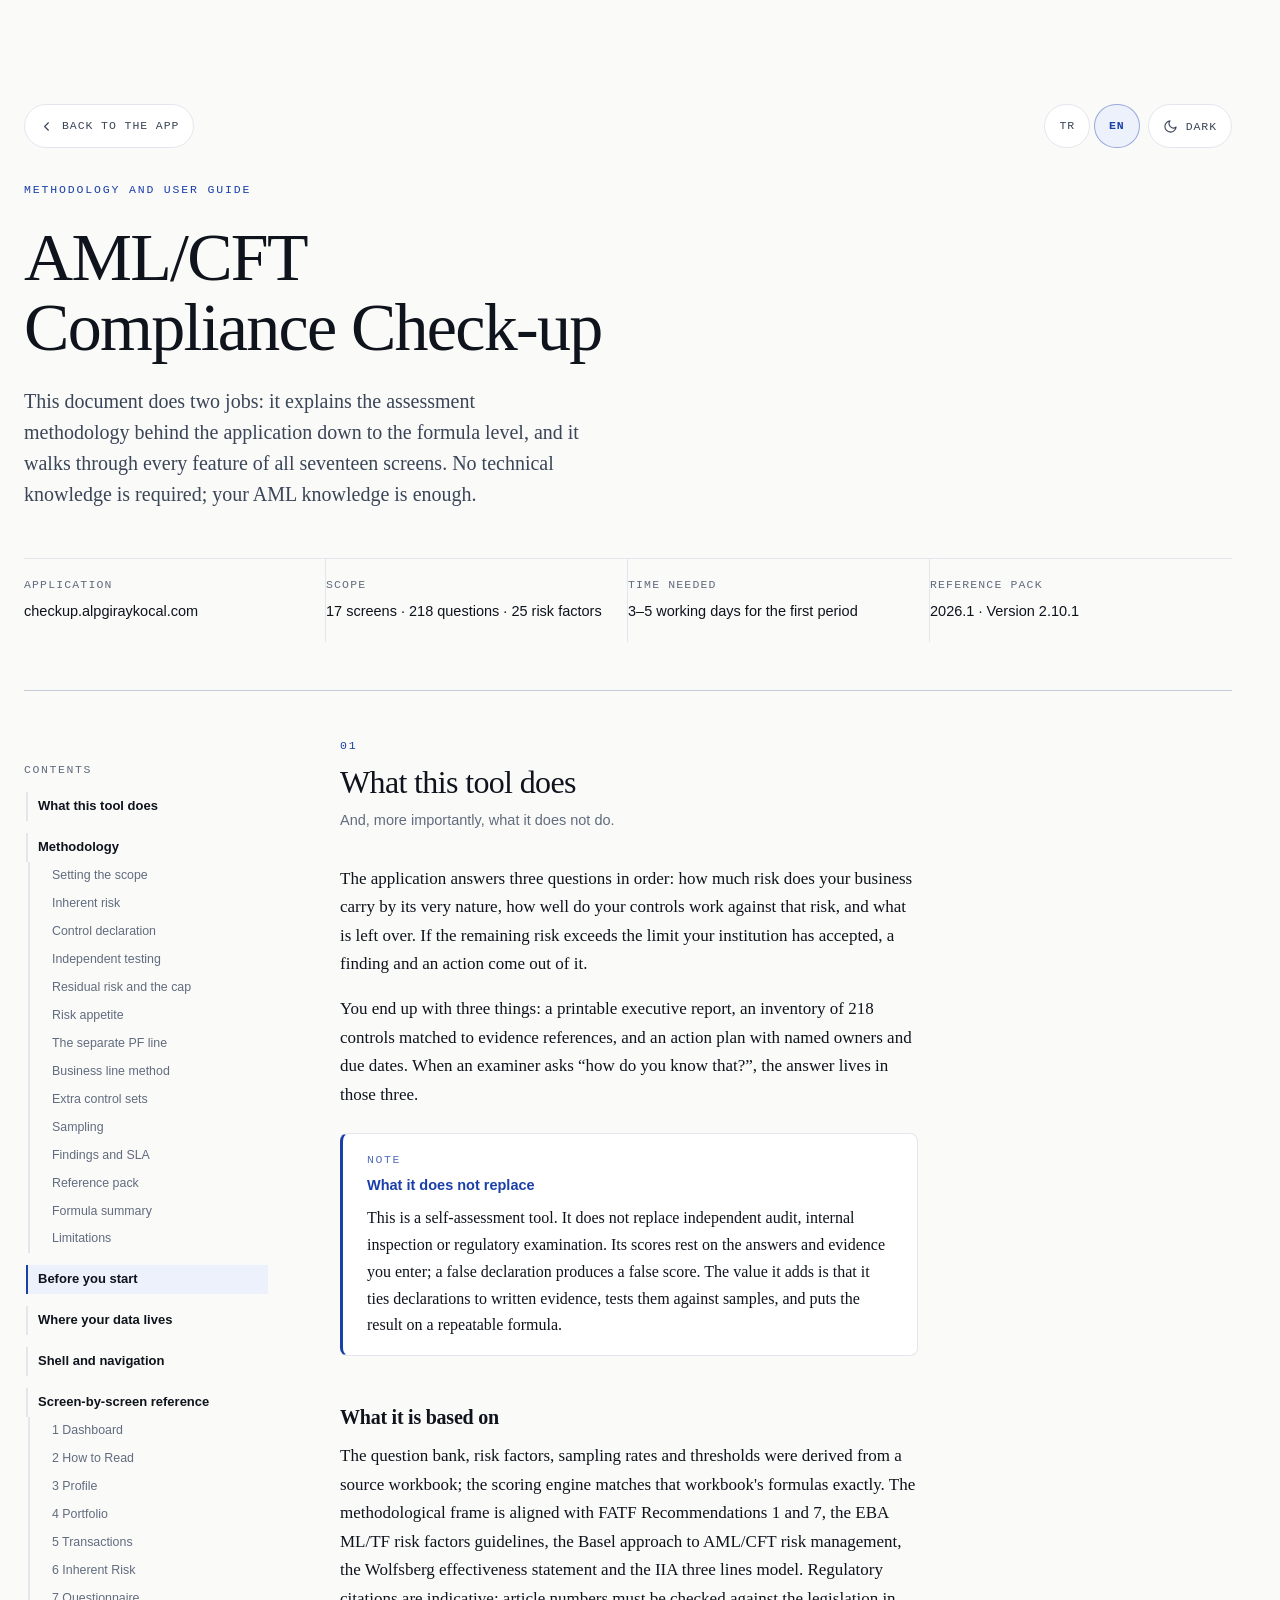
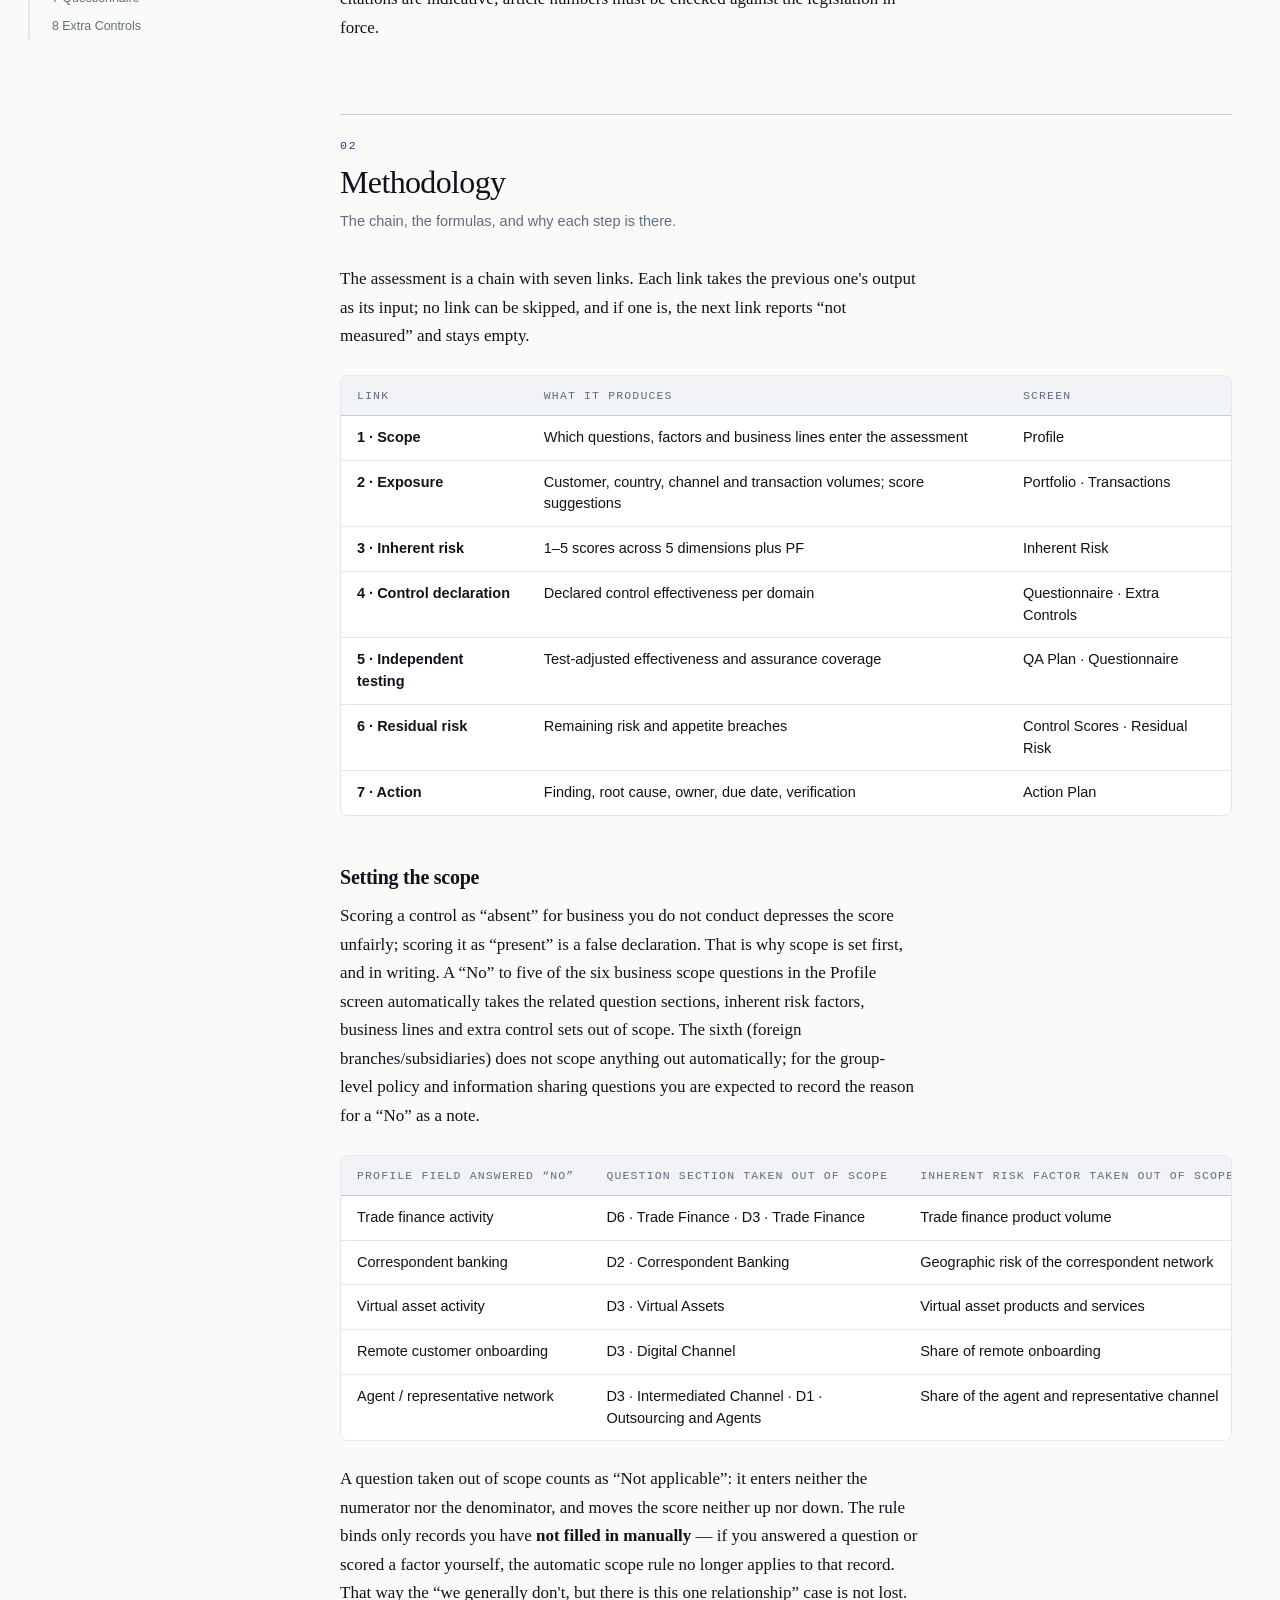
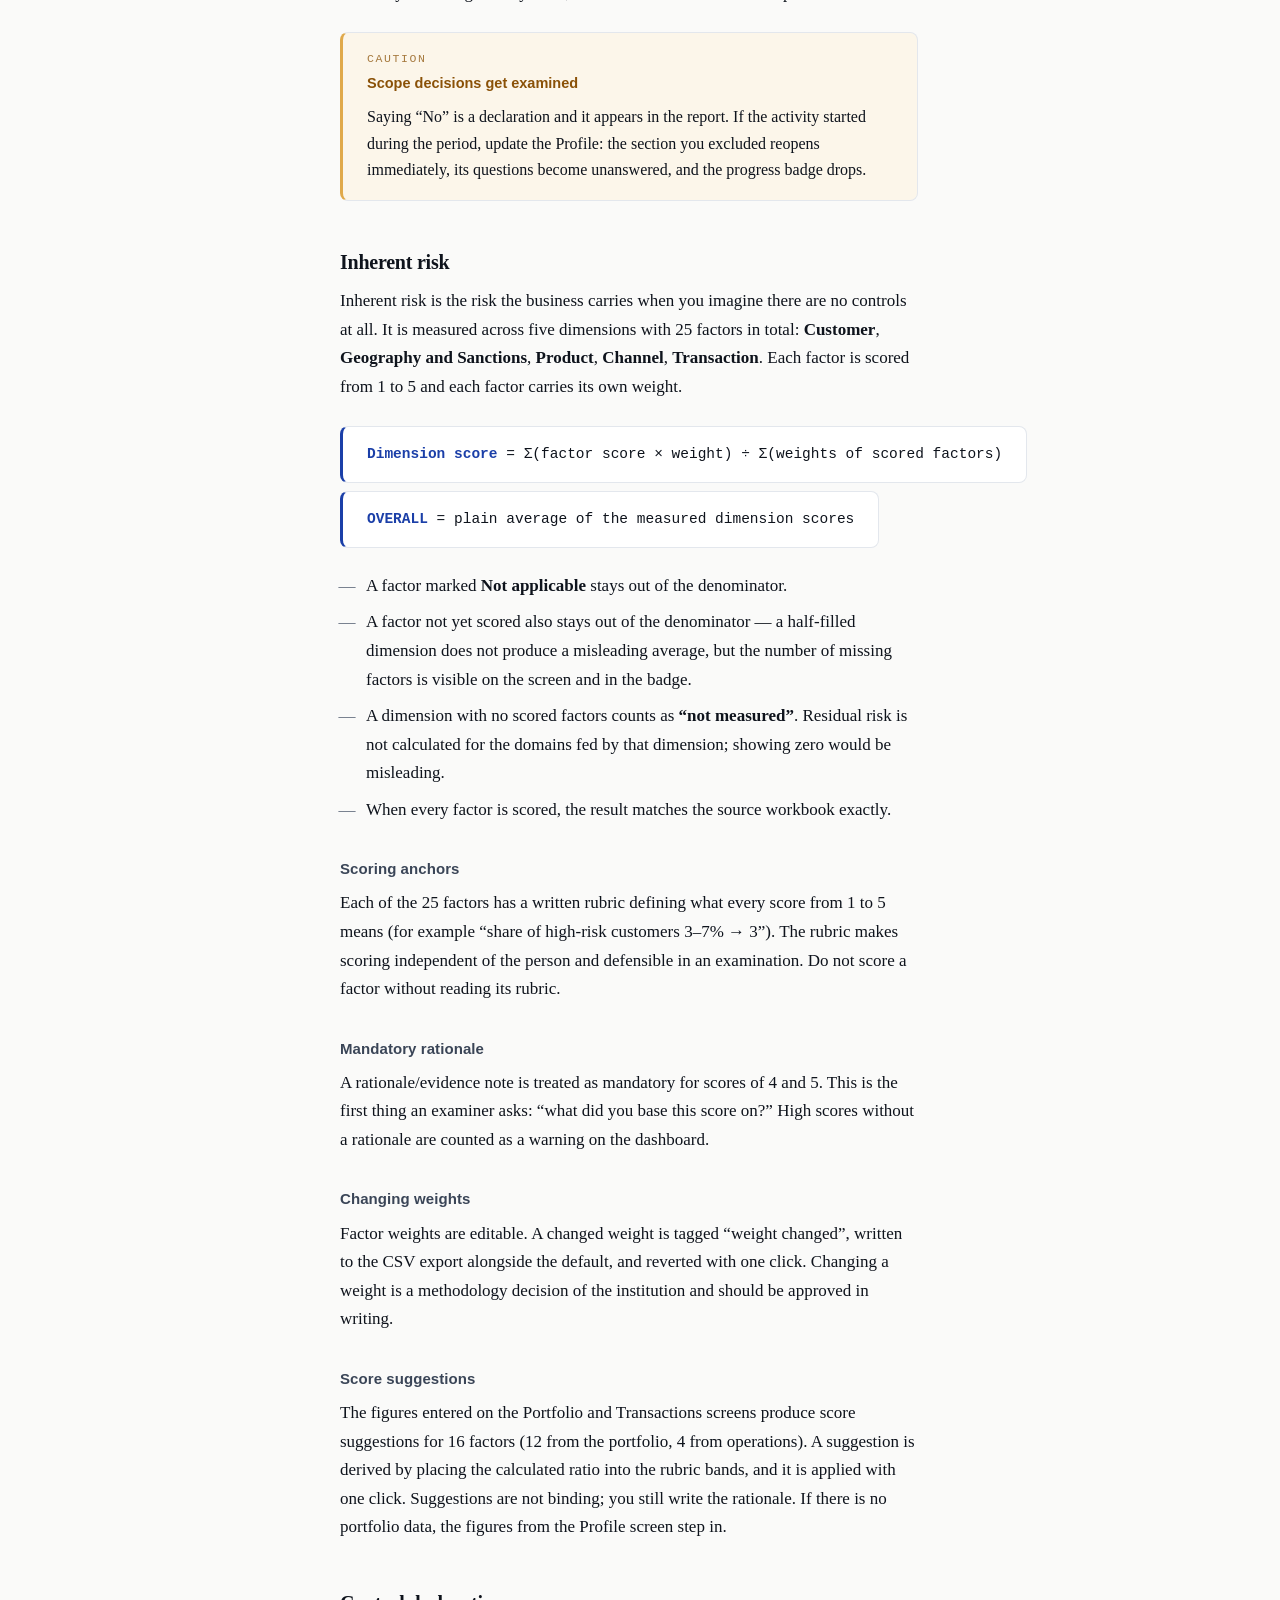
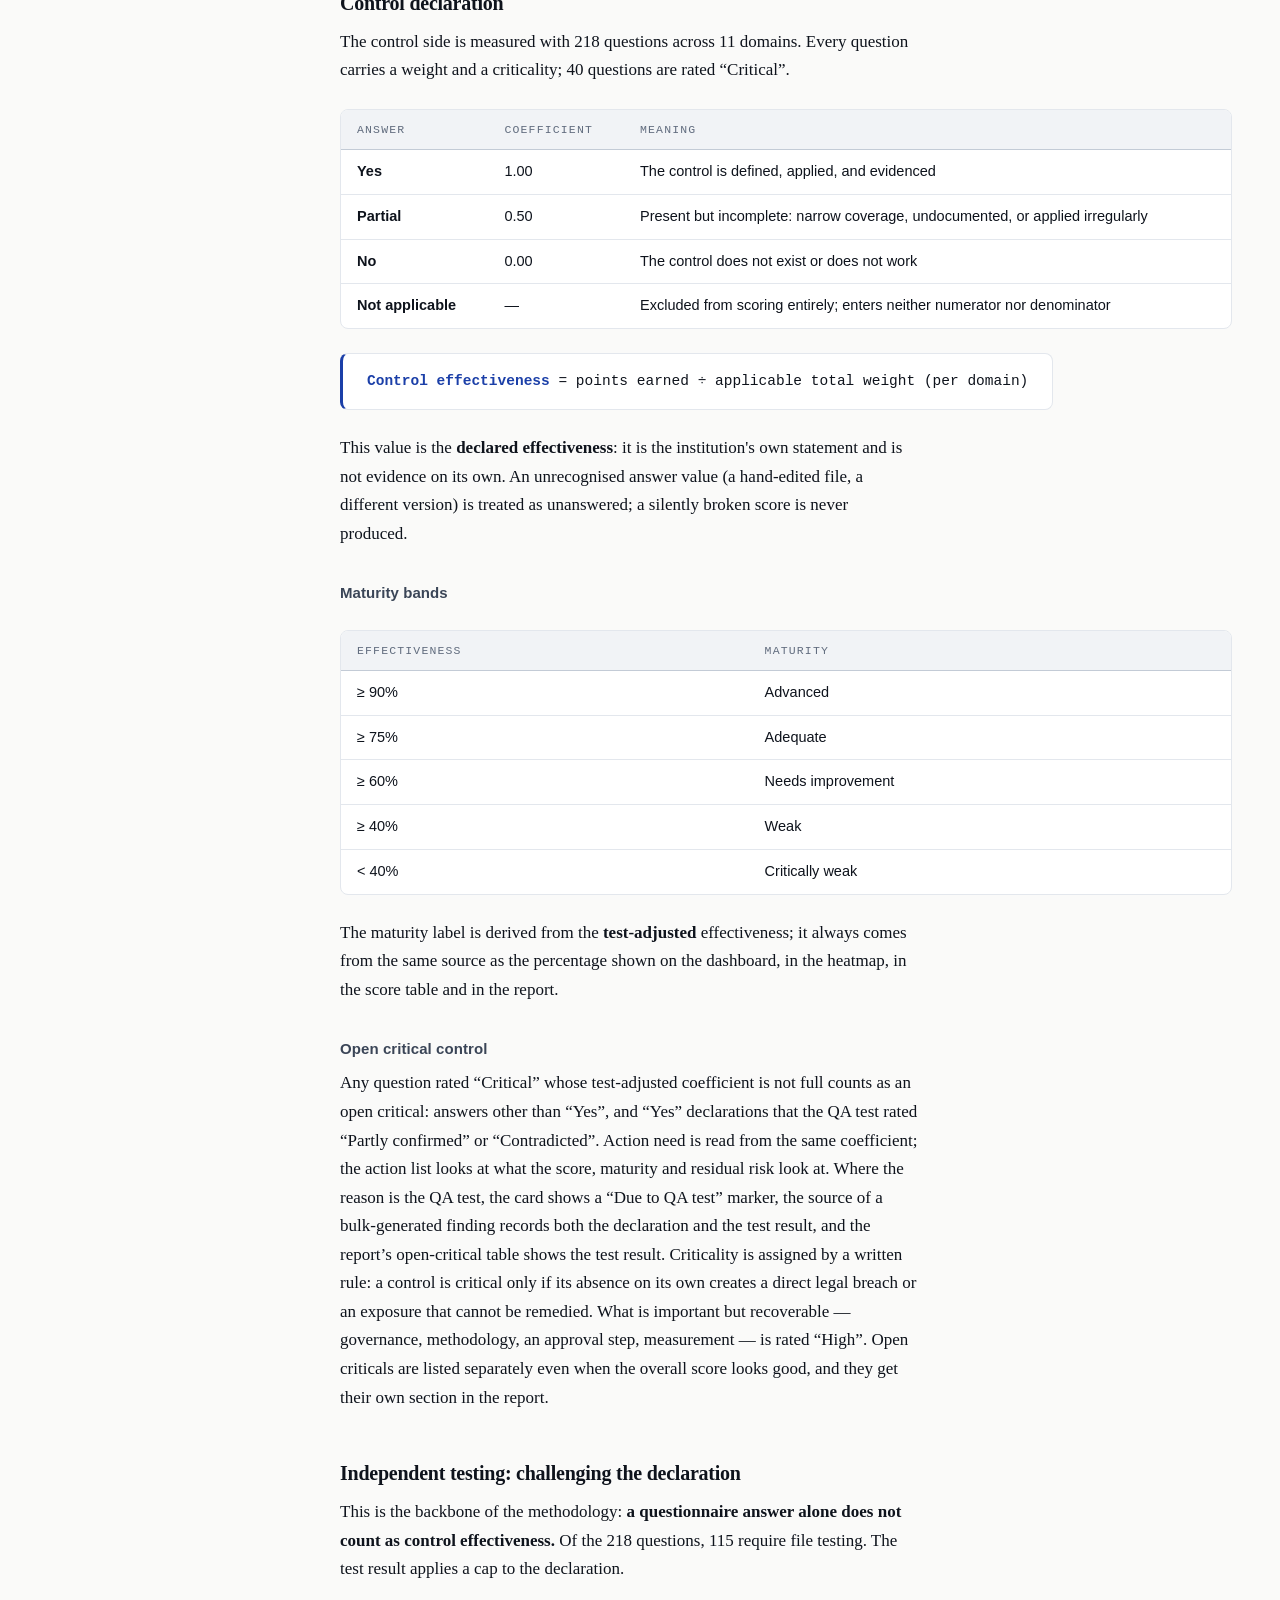
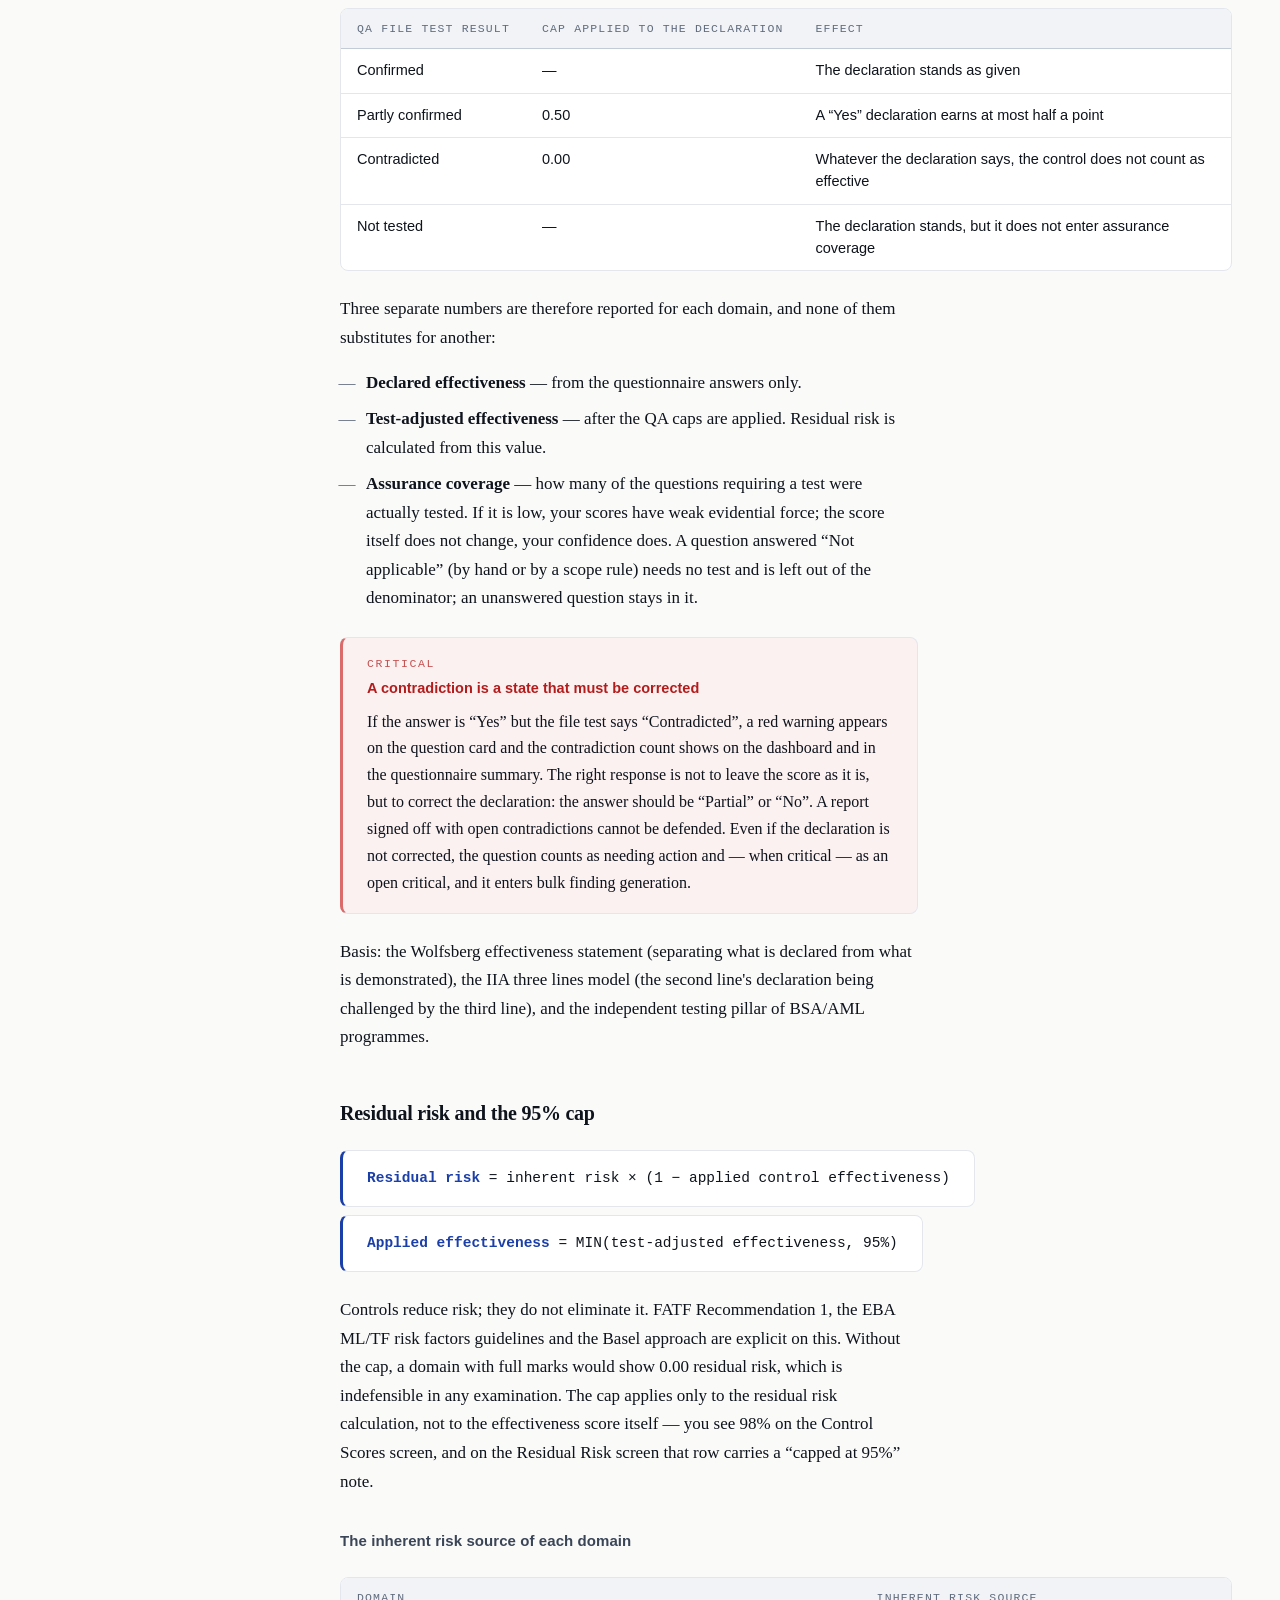
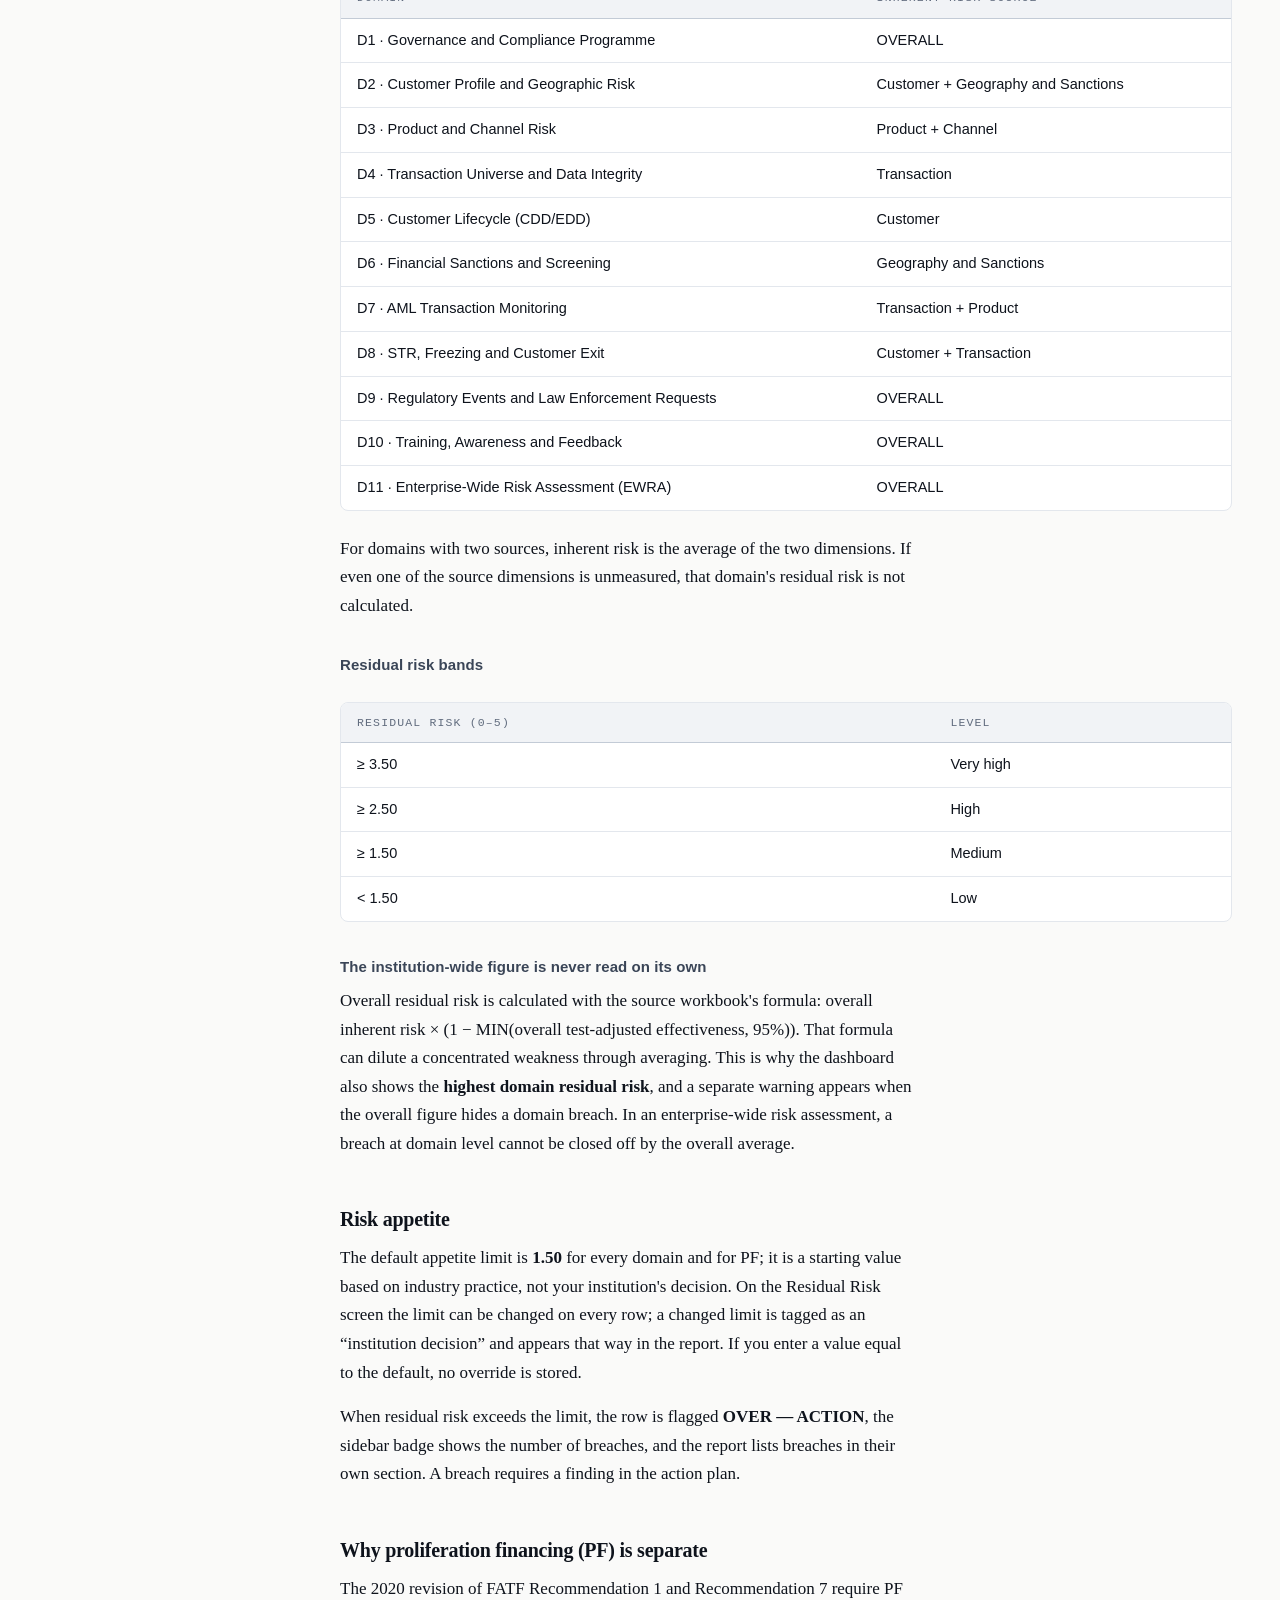
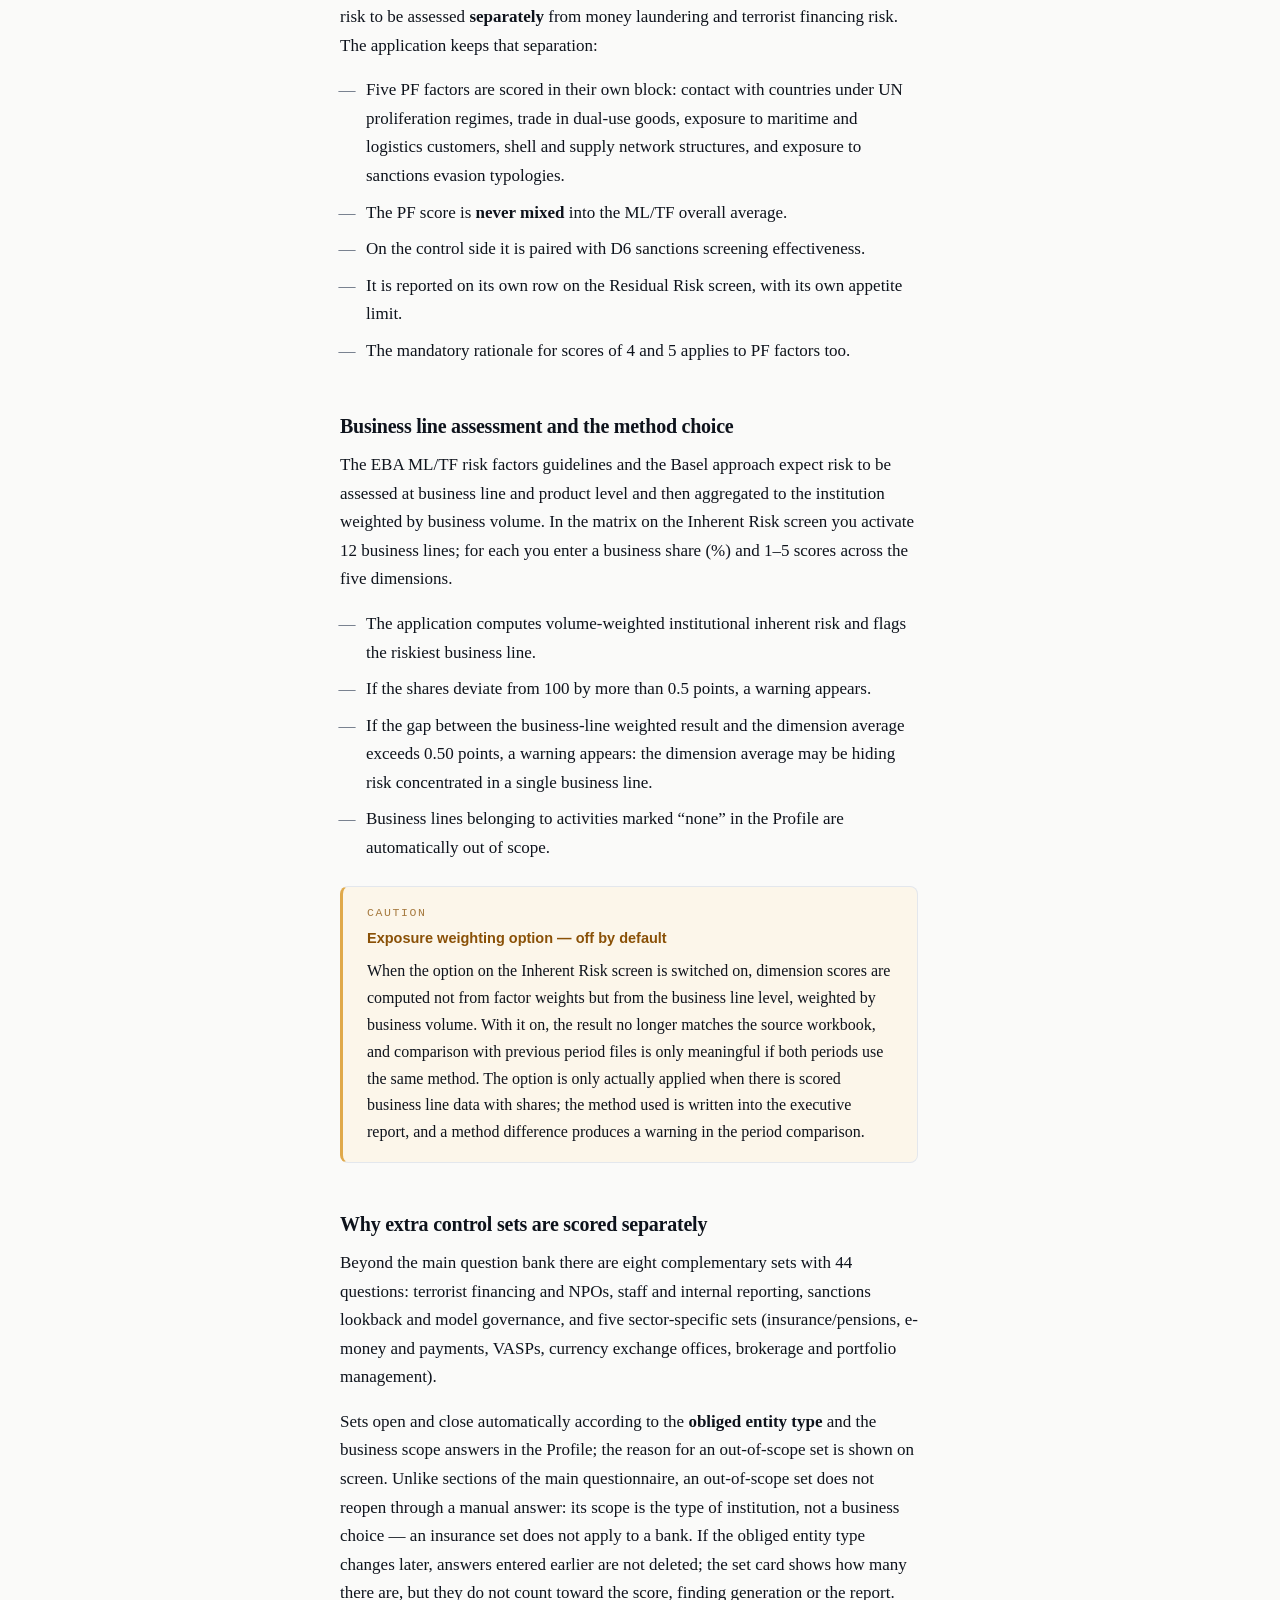
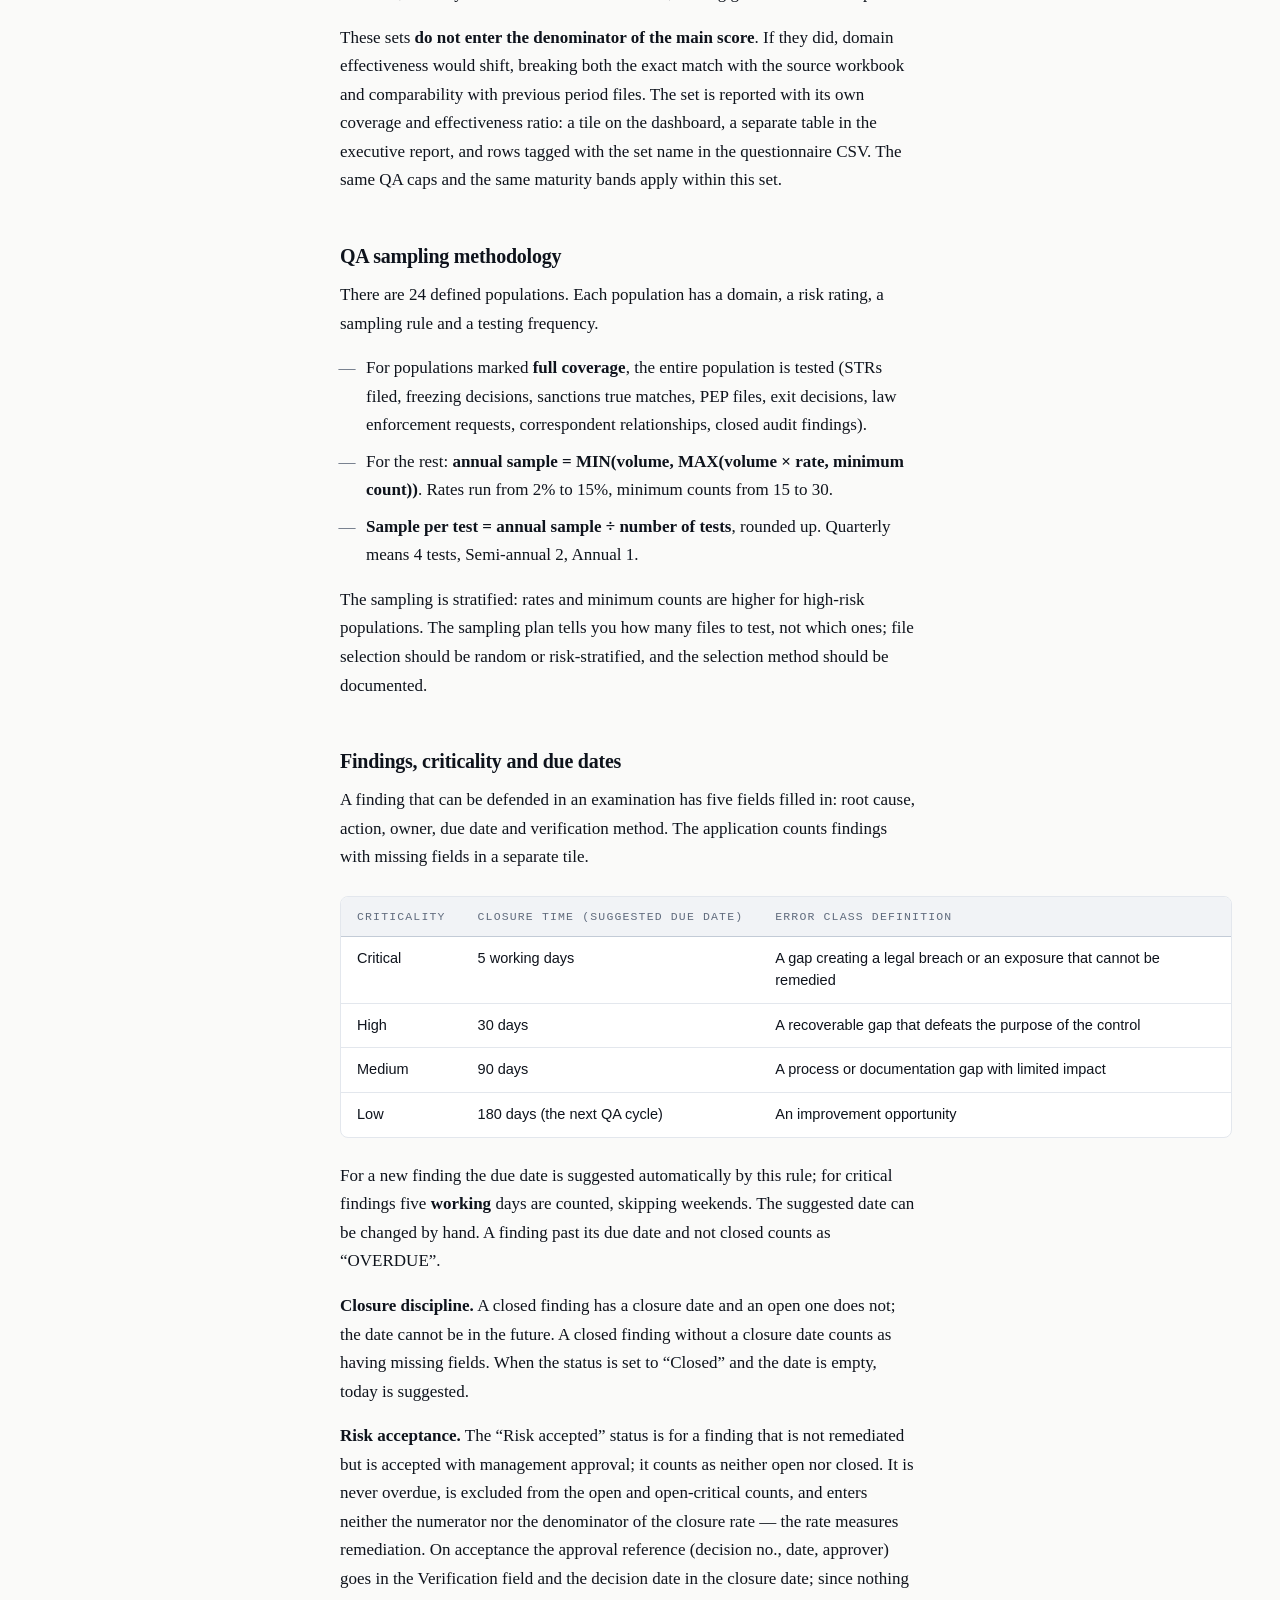
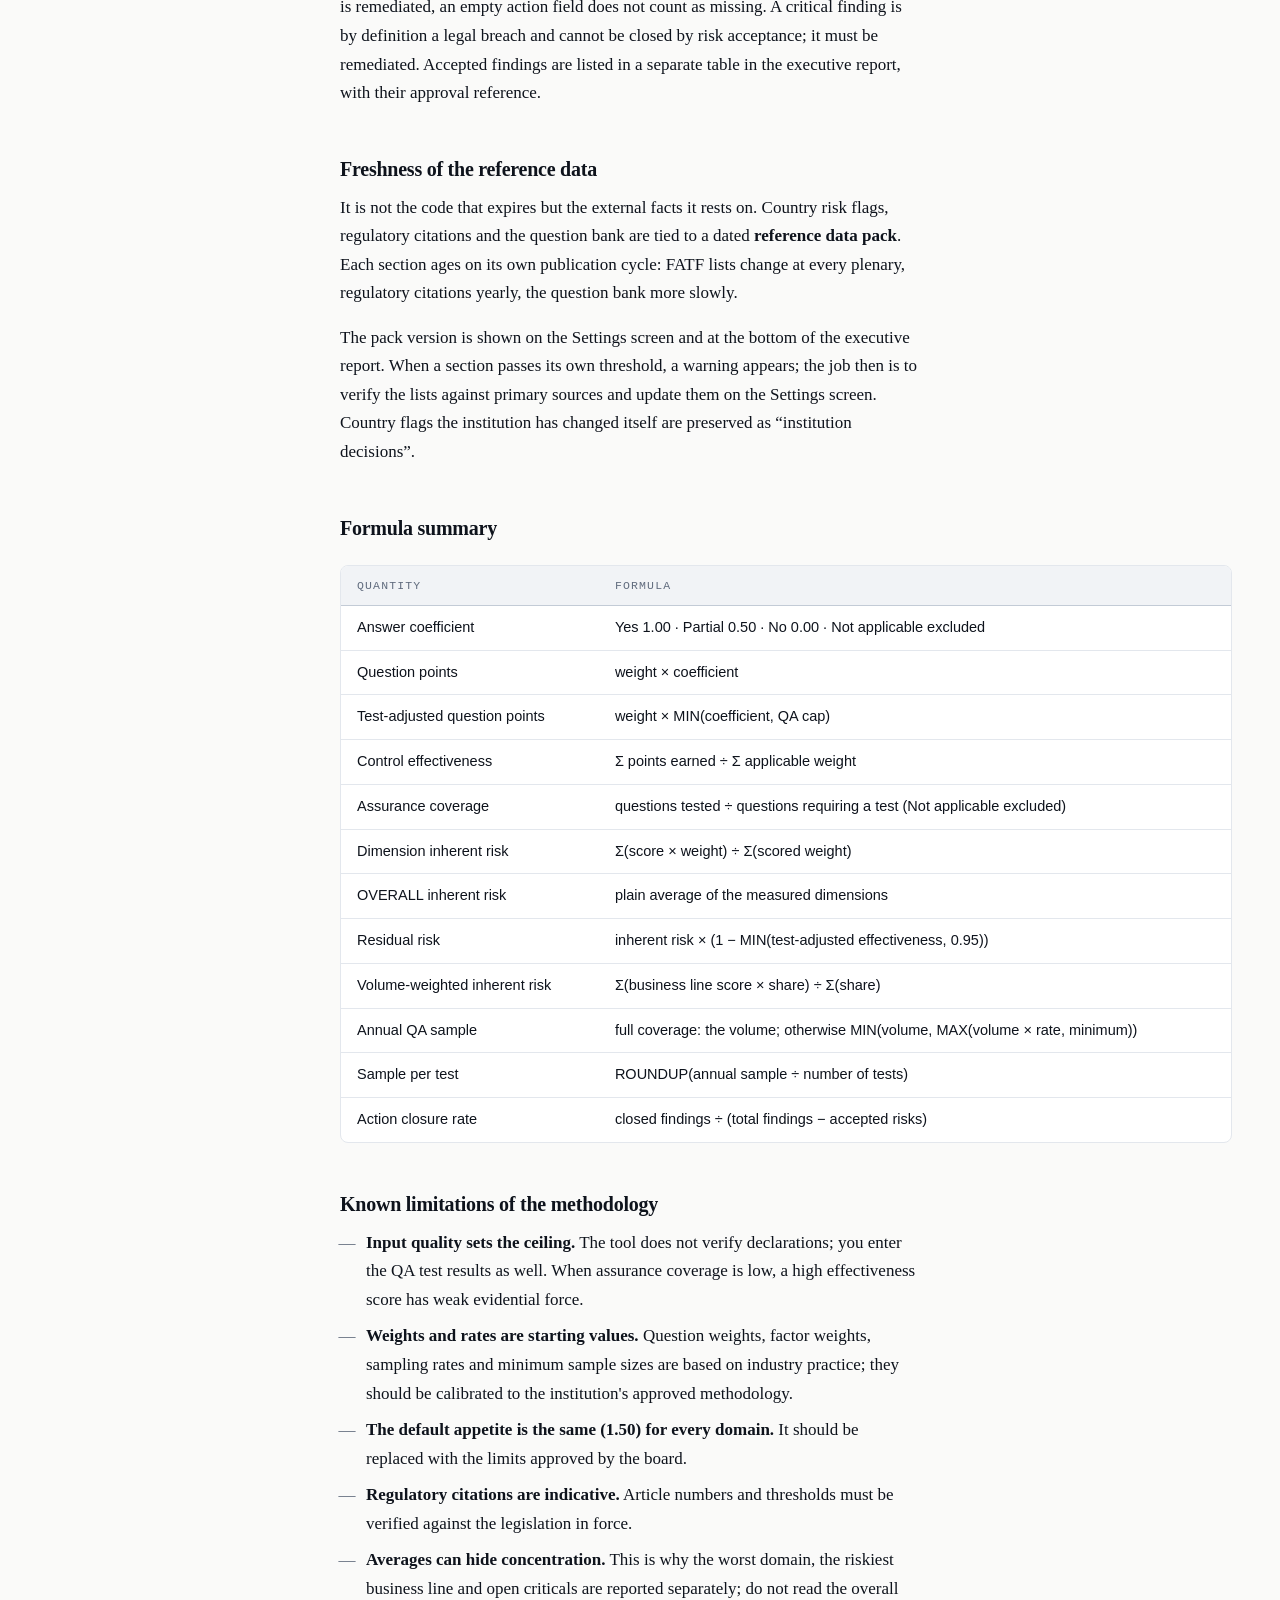
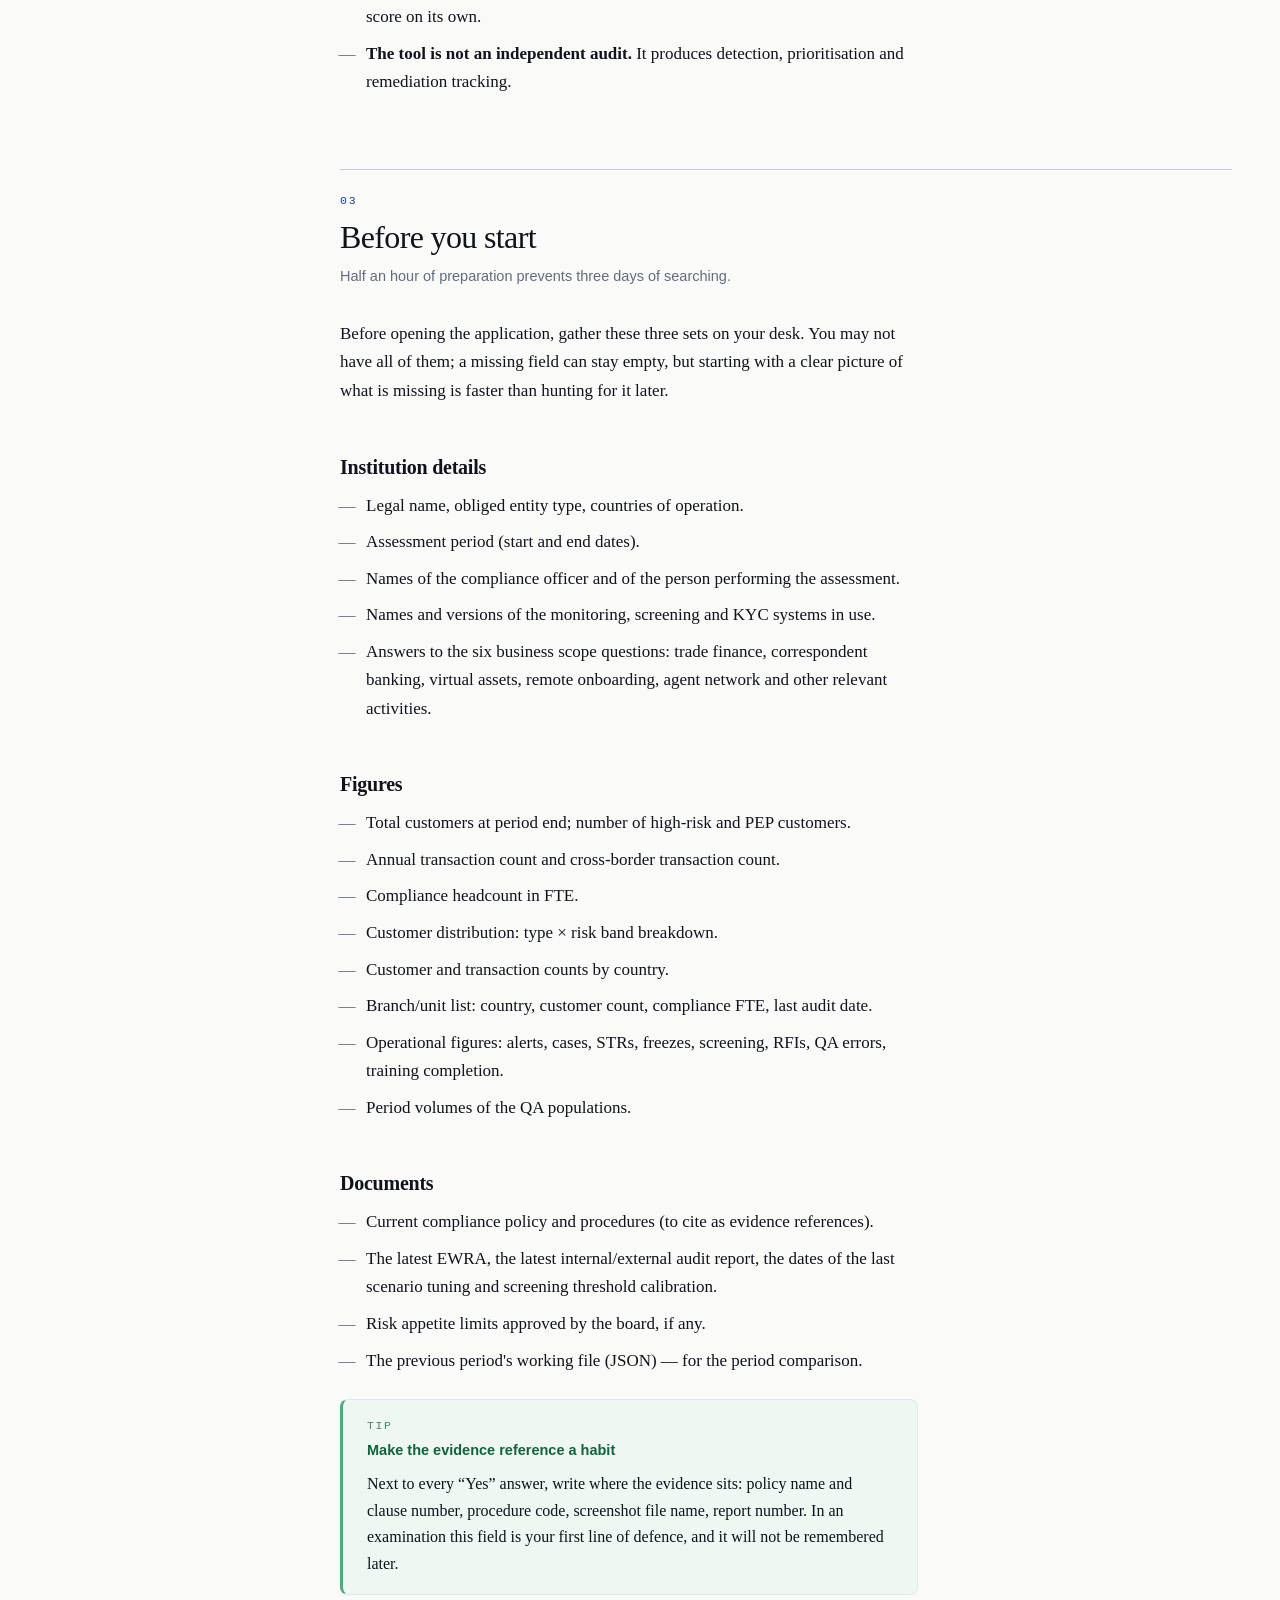
==== commit 65cb525a: "fix: güvence paydası, ileri tarih, aralık dışı değer ve bozuk dosya dayanıklılığı - Güvence örtüsü "" ====
--- a/GUIDE.html
+++ b/GUIDE.html
@@ -8,7 +8,7 @@
 <meta name="description" content="Assessment methodology and full user guide for the AML/CFT Compliance Check-up: scope, inherent risk, control effectiveness, independent testing, residual risk, appetite and actions across all seventeen screens.">
 <link rel="alternate" hreflang="tr" href="KILAVUZ.html">
 <link rel="alternate" hreflang="en" href="GUIDE.html">
-<link rel="stylesheet" href="css/kilavuz.css?v=2.10.0">
+<link rel="stylesheet" href="css/kilavuz.css?v=2.10.1">
 <link rel="icon" href="data:image/svg+xml,<svg xmlns='http://www.w3.org/2000/svg' viewBox='0 0 24 24' fill='none' stroke='%231E40AF' stroke-width='2' stroke-linecap='round' stroke-linejoin='round'><path d='M12 22s8-4 8-10V5l-8-3-8 3v7c0 6 8 10 8 10z'/><path d='m9 12 2 2 4-4'/></svg>">
 </head>
 <body>
@@ -45,7 +45,7 @@
       <div><span class="kunye-etiket">Application</span><span class="kunye-deger">checkup.alpgiraykocal.com</span></div>
       <div><span class="kunye-etiket">Scope</span><span class="kunye-deger">17 screens · 218 questions · 25 risk factors</span></div>
       <div><span class="kunye-etiket">Time needed</span><span class="kunye-deger">3–5 working days for the first period</span></div>
-      <div><span class="kunye-etiket">Reference pack</span><span class="kunye-deger">2026.1 · Version 2.10.0</span></div>
+      <div><span class="kunye-etiket">Reference pack</span><span class="kunye-deger">2026.1 · Version 2.10.1</span></div>
     </div>
   </header>
 
@@ -367,7 +367,9 @@
         Residual risk is calculated from this value.</li>
       <li><b>Assurance coverage</b> — how many of the questions requiring a test
         were actually tested. If it is low, your scores have weak evidential
-        force; the score itself does not change, your confidence does.</li>
+        force; the score itself does not change, your confidence does. A question
+        answered “Not applicable” (by hand or by a scope rule) needs no test and
+        is left out of the denominator; an unanswered question stays in it.</li>
     </ul>
 
     <div class="kutu kritik">
@@ -644,7 +646,7 @@
           <tr><td>Question points</td><td>weight × coefficient</td></tr>
           <tr><td>Test-adjusted question points</td><td>weight × MIN(coefficient, QA cap)</td></tr>
           <tr><td>Control effectiveness</td><td>Σ points earned ÷ Σ applicable weight</td></tr>
-          <tr><td>Assurance coverage</td><td>questions tested ÷ questions requiring a test</td></tr>
+          <tr><td>Assurance coverage</td><td>questions tested ÷ questions requiring a test (Not applicable excluded)</td></tr>
           <tr><td>Dimension inherent risk</td><td>Σ(score × weight) ÷ Σ(scored weight)</td></tr>
           <tr><td>OVERALL inherent risk</td><td>plain average of the measured dimensions</td></tr>
           <tr><td>Residual risk</td><td>inherent risk × (1 − MIN(test-adjusted effectiveness, 0.95))</td></tr>
@@ -949,10 +951,15 @@
       <li><b>Scope effect table</b> — which section each “No” took out of scope,
         why, and how many questions it affects.</li>
       <li><b>Date ageing table</b> — for every date field, the months elapsed and
-        whether the expected interval has been exceeded.</li>
+        whether the expected interval has been exceeded. These are dates of work
+        already done: a future date cannot be picked, and if one comes from a file
+        it is marked “future date” and no elapsed time is calculated (the related
+        KPI stays empty too).</li>
       <li><b>Consistency warnings</b> — a red strip appears if the high-risk or PEP
         count exceeds the total, if cross-border transactions exceed total
-        transactions, or if the period end precedes the start.</li>
+        transactions, if the period end precedes the start, if a date is in the
+        future or if a number is negative. A negative number is not used; the
+        same rule applies on the portfolio and operations screens.</li>
       <li><b>Score suggestions</b> — where there is no portfolio data, these
         figures produce suggestions for inherent risk factors.</li>
     </ul>
@@ -1511,8 +1518,14 @@
     <p>
       The file must be a JSON produced by this application. In hand-edited files,
       unrecognised answer values count as unanswered; the score is not silently
-      corrupted, but the record does not appear either. A corrupt file does not
-      crash the application — it produces a warning.
+      corrupted, but the record does not appear either. An unrecognised QA result
+      counts as not tested. Out-of-range values — scores outside 1–5, factor
+      weights outside 0–10, business line shares outside 0–100, appetite limits
+      outside 0–5 — are not used; they are shown with an “invalid value” strip on
+      the dashboard and the Inherent Risk screen and a marker on the row
+      concerned. Fields of the wrong type (text instead of a list, say) are
+      corrected on load, and an unreadable reference-period summary is dropped. A
+      corrupt file does not crash the application — it produces a warning.
     </p>
 
     <h3>The scores are not what I expected</h3>
@@ -1641,7 +1654,7 @@
 
     <div class="altbilgi">
       <p>
-        This guide describes version 2.10.0 of the application and reference data
+        This guide describes version 2.10.1 of the application and reference data
         pack 2026.1. The formulas in the methodology section match the scoring
         engine exactly. Regulatory citations are indicative and must be verified
         against the legislation in force. The tool supports detection,
@@ -1652,6 +1665,6 @@
 
   </main>
 </div>
-<script src="js/kilavuz.js?v=2.10.0"></script>
+<script src="js/kilavuz.js?v=2.10.1"></script>
 </body>
 </html>
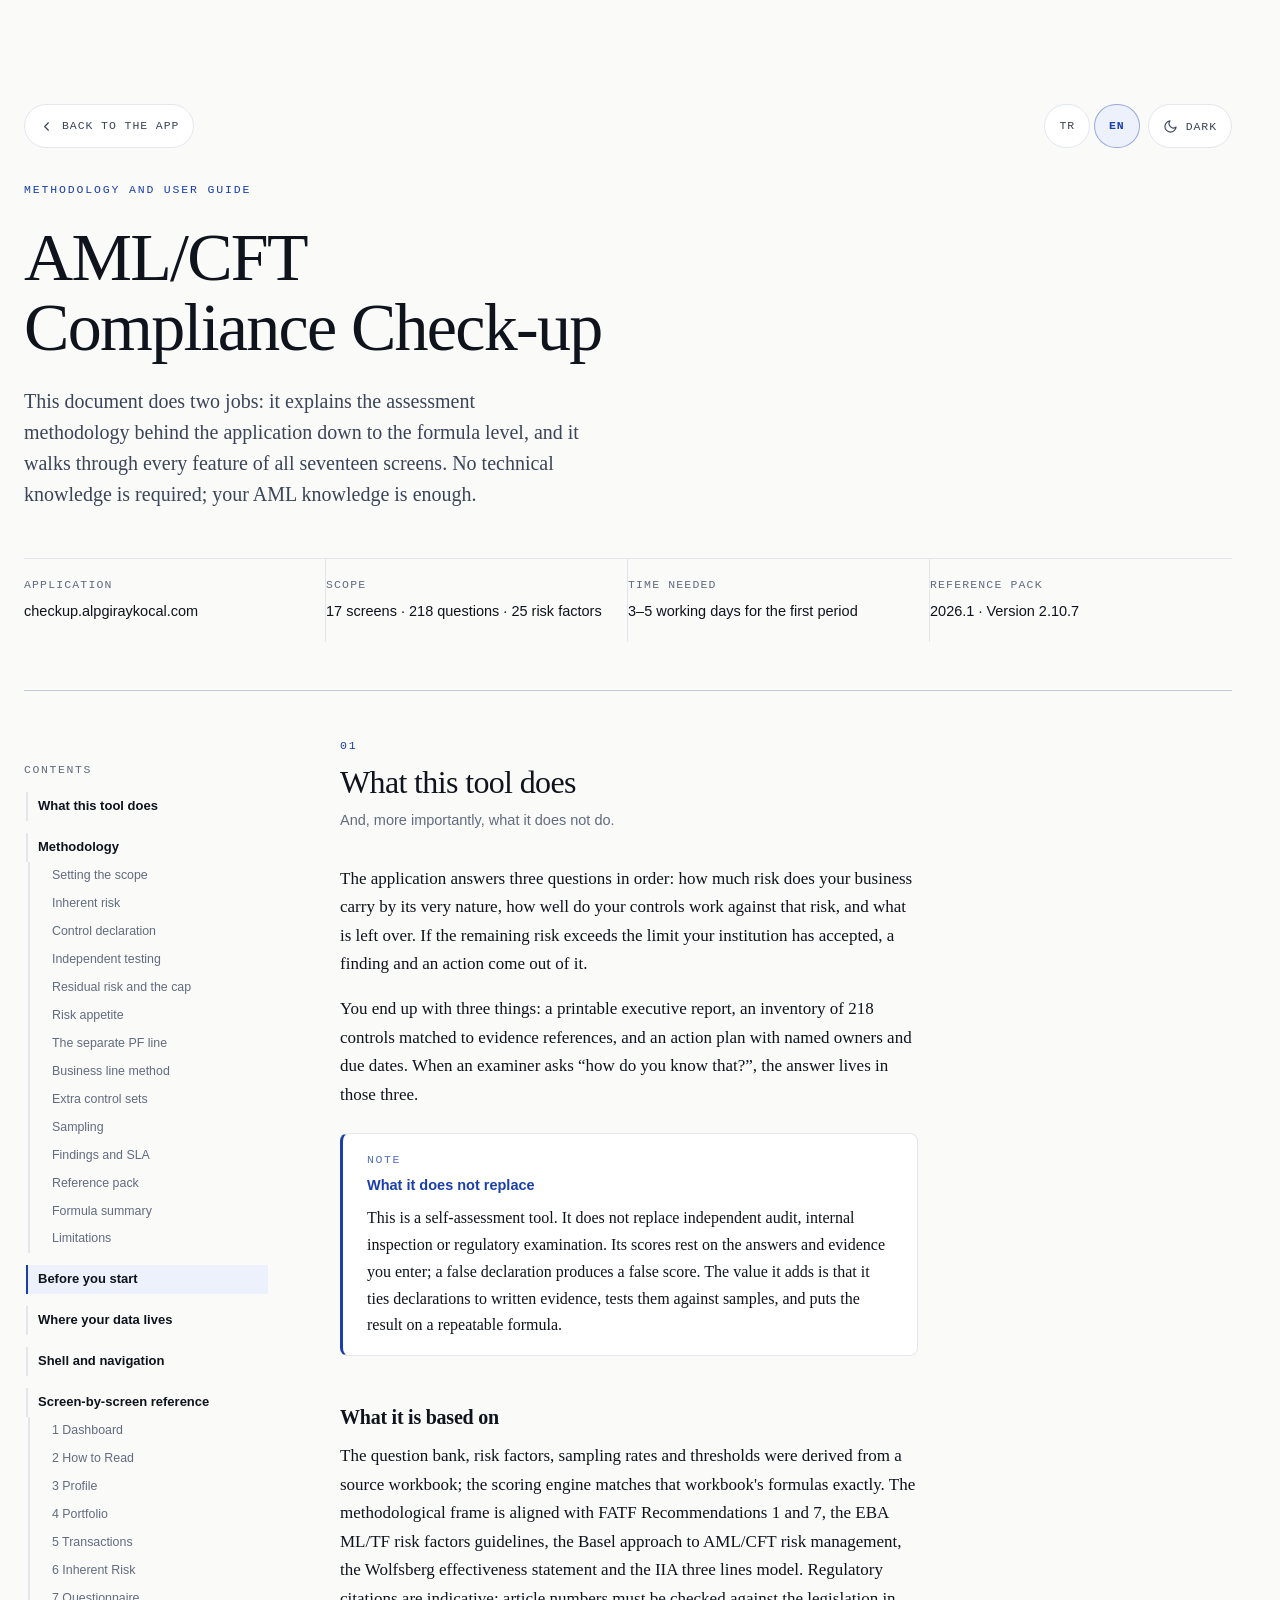
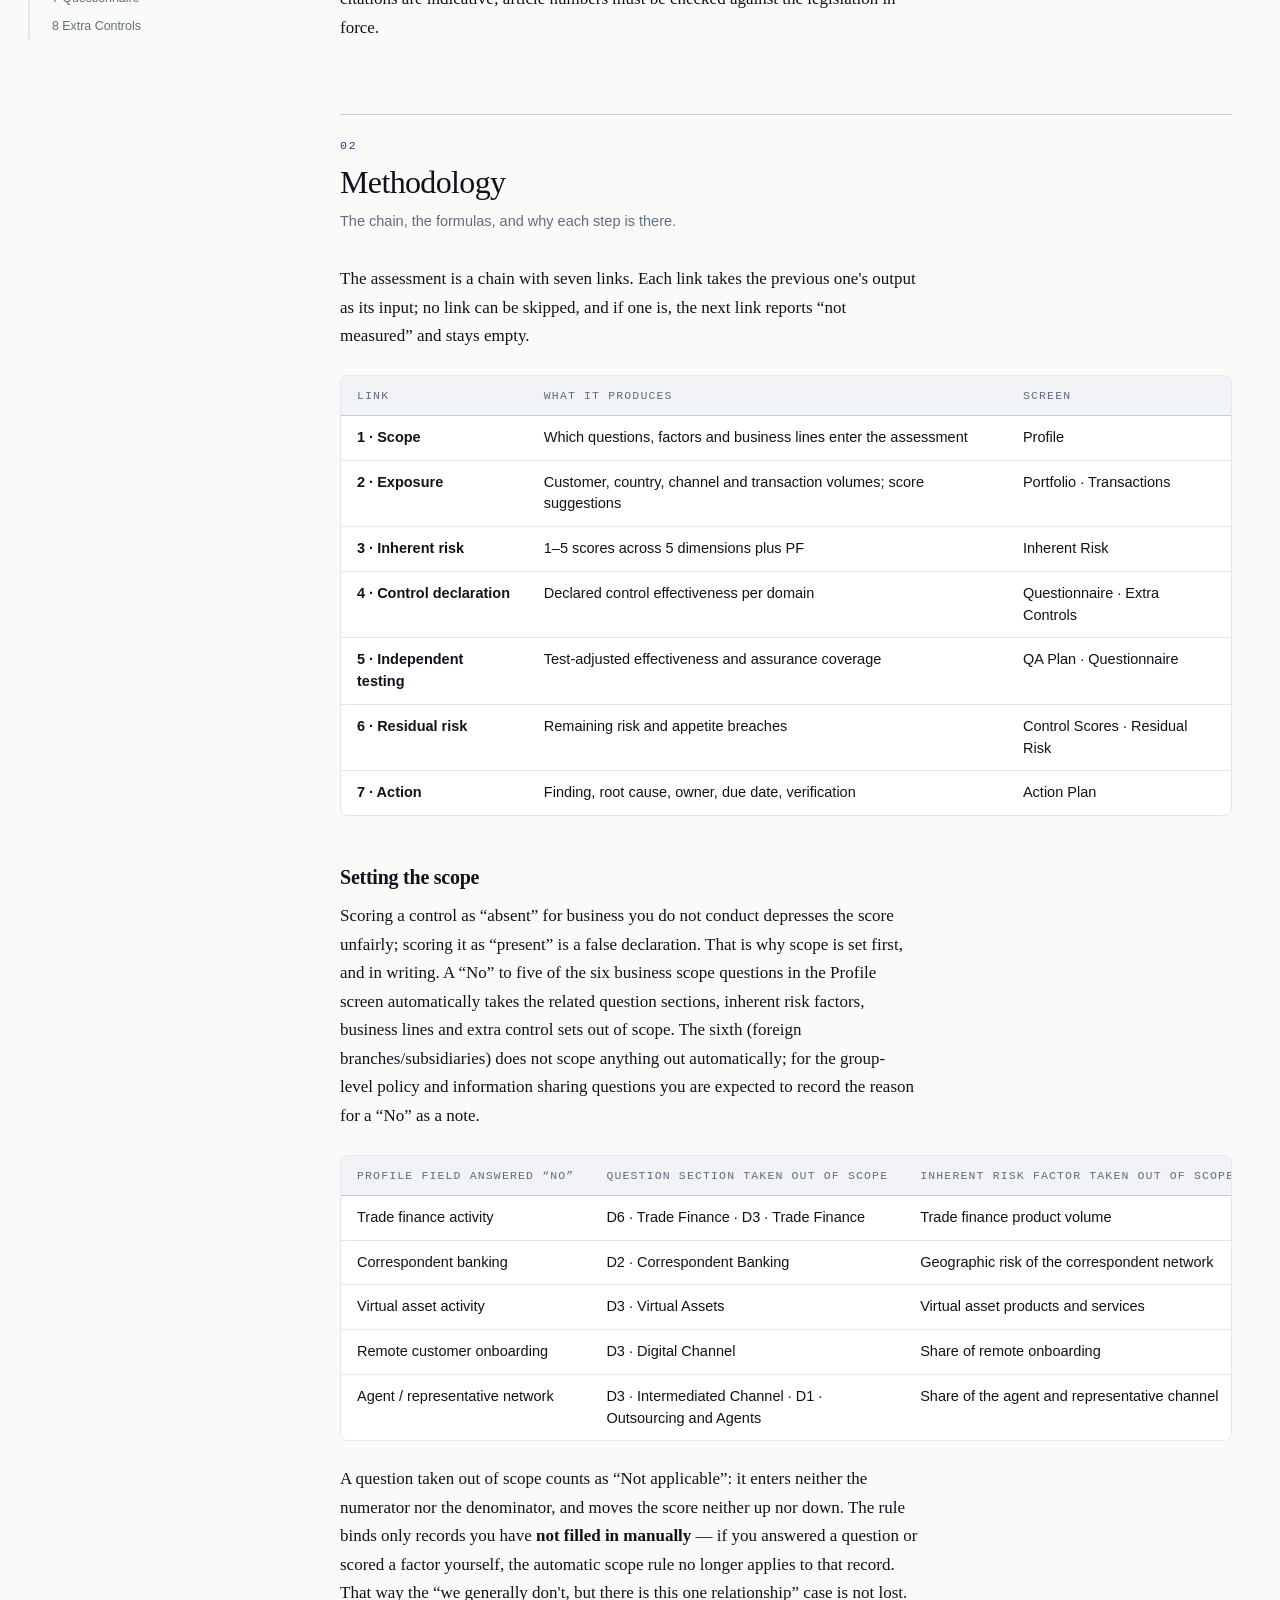
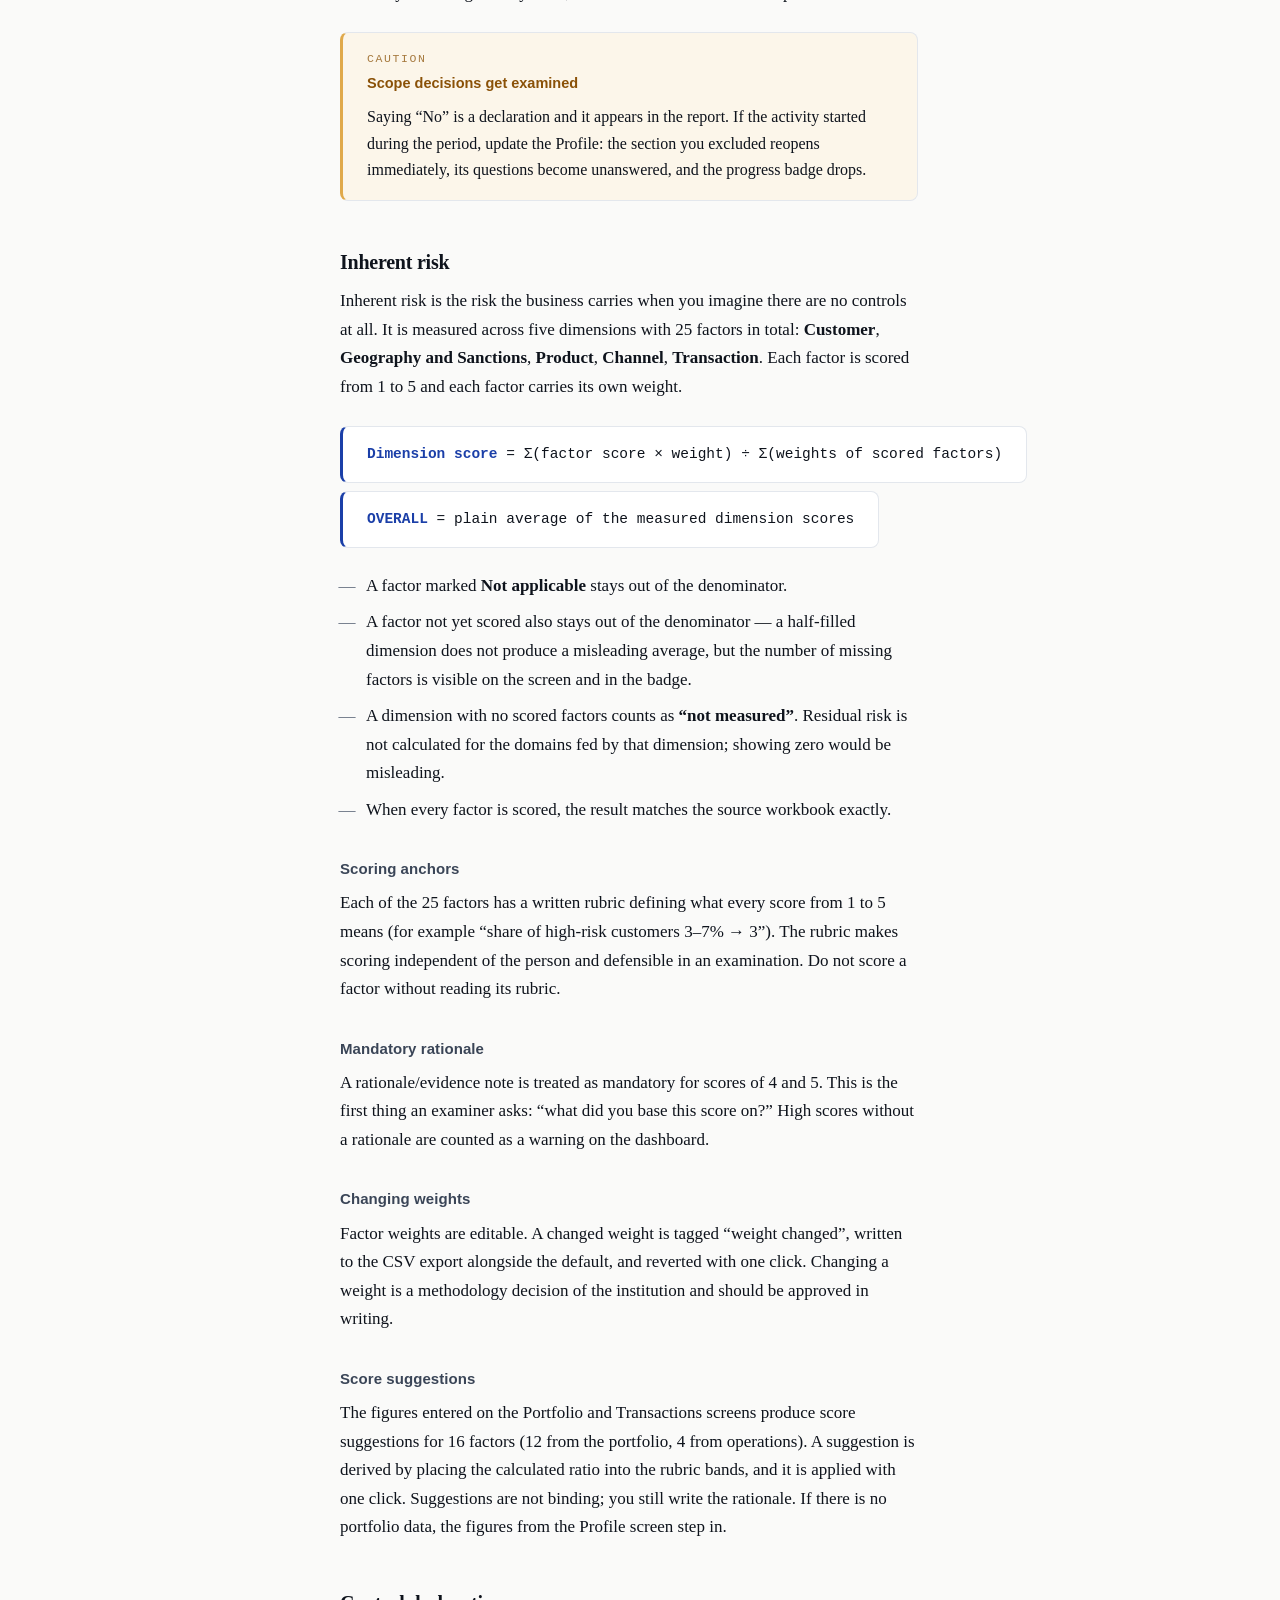
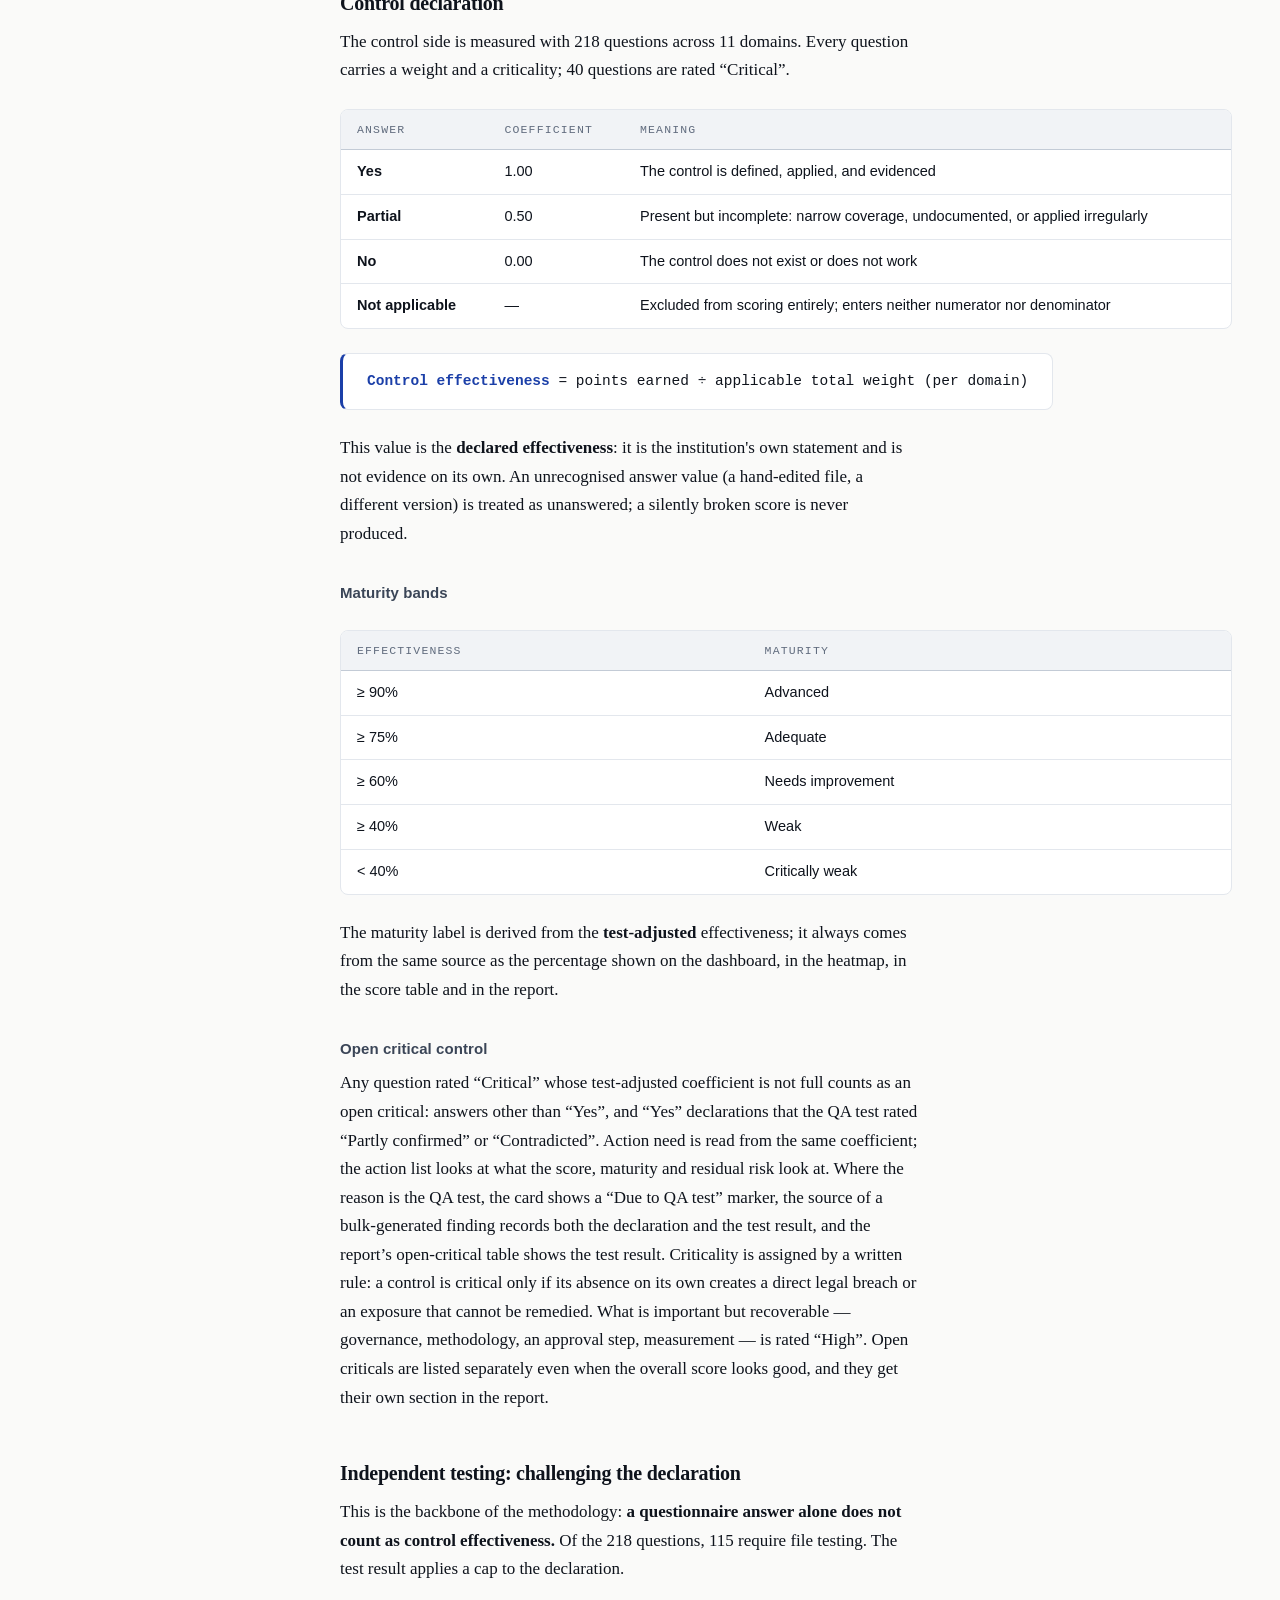
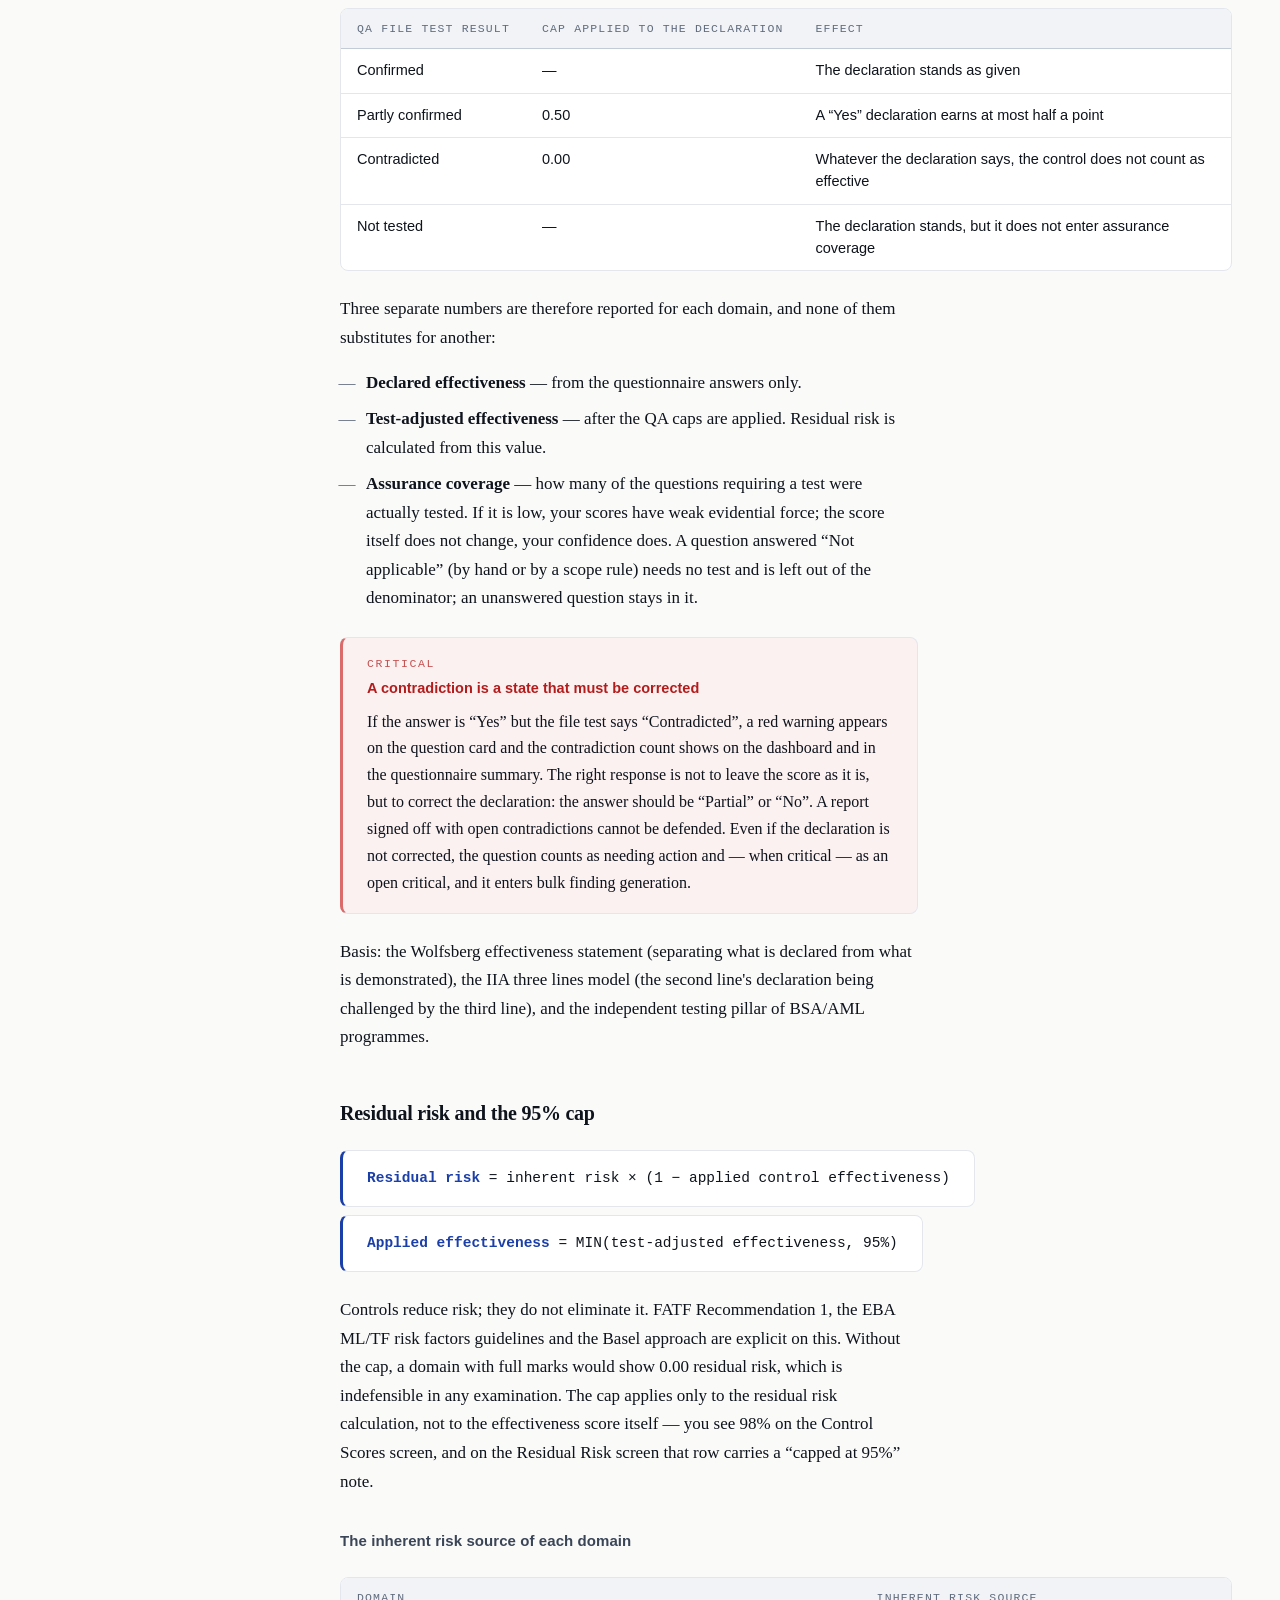
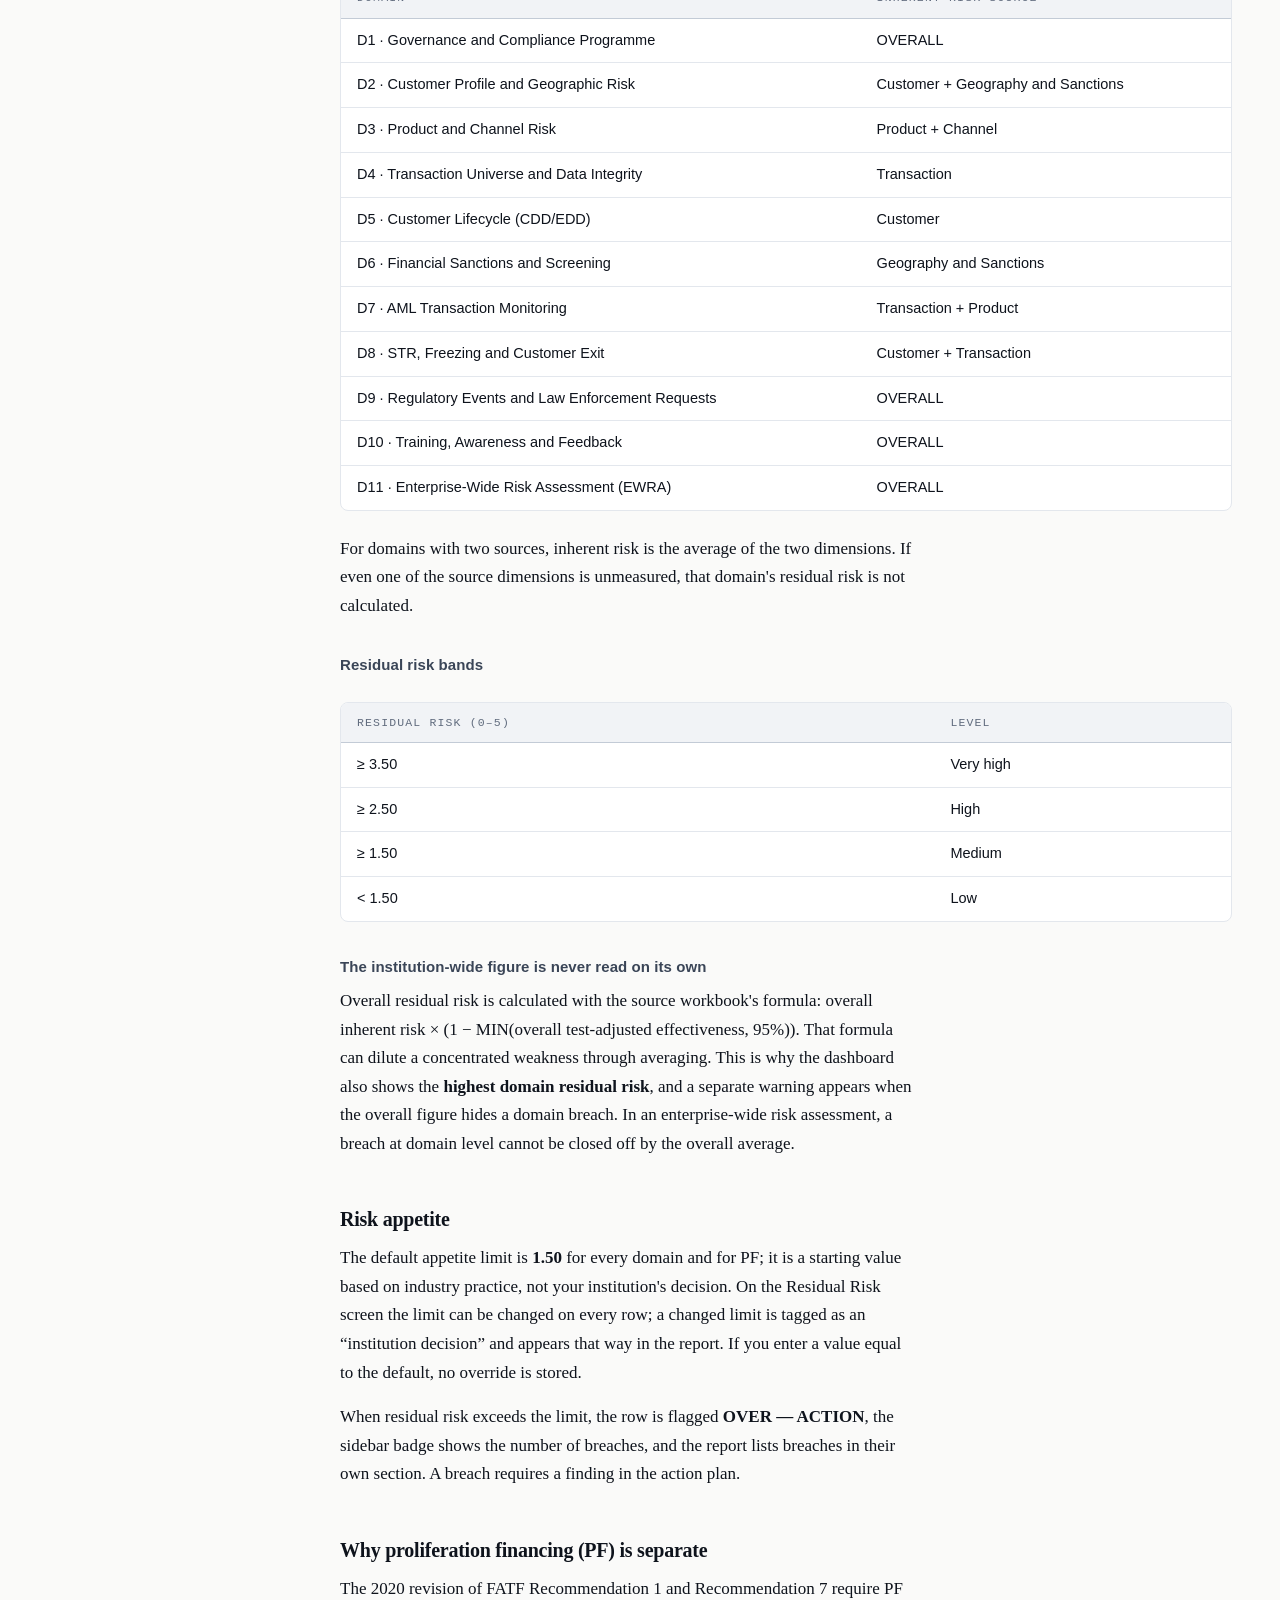
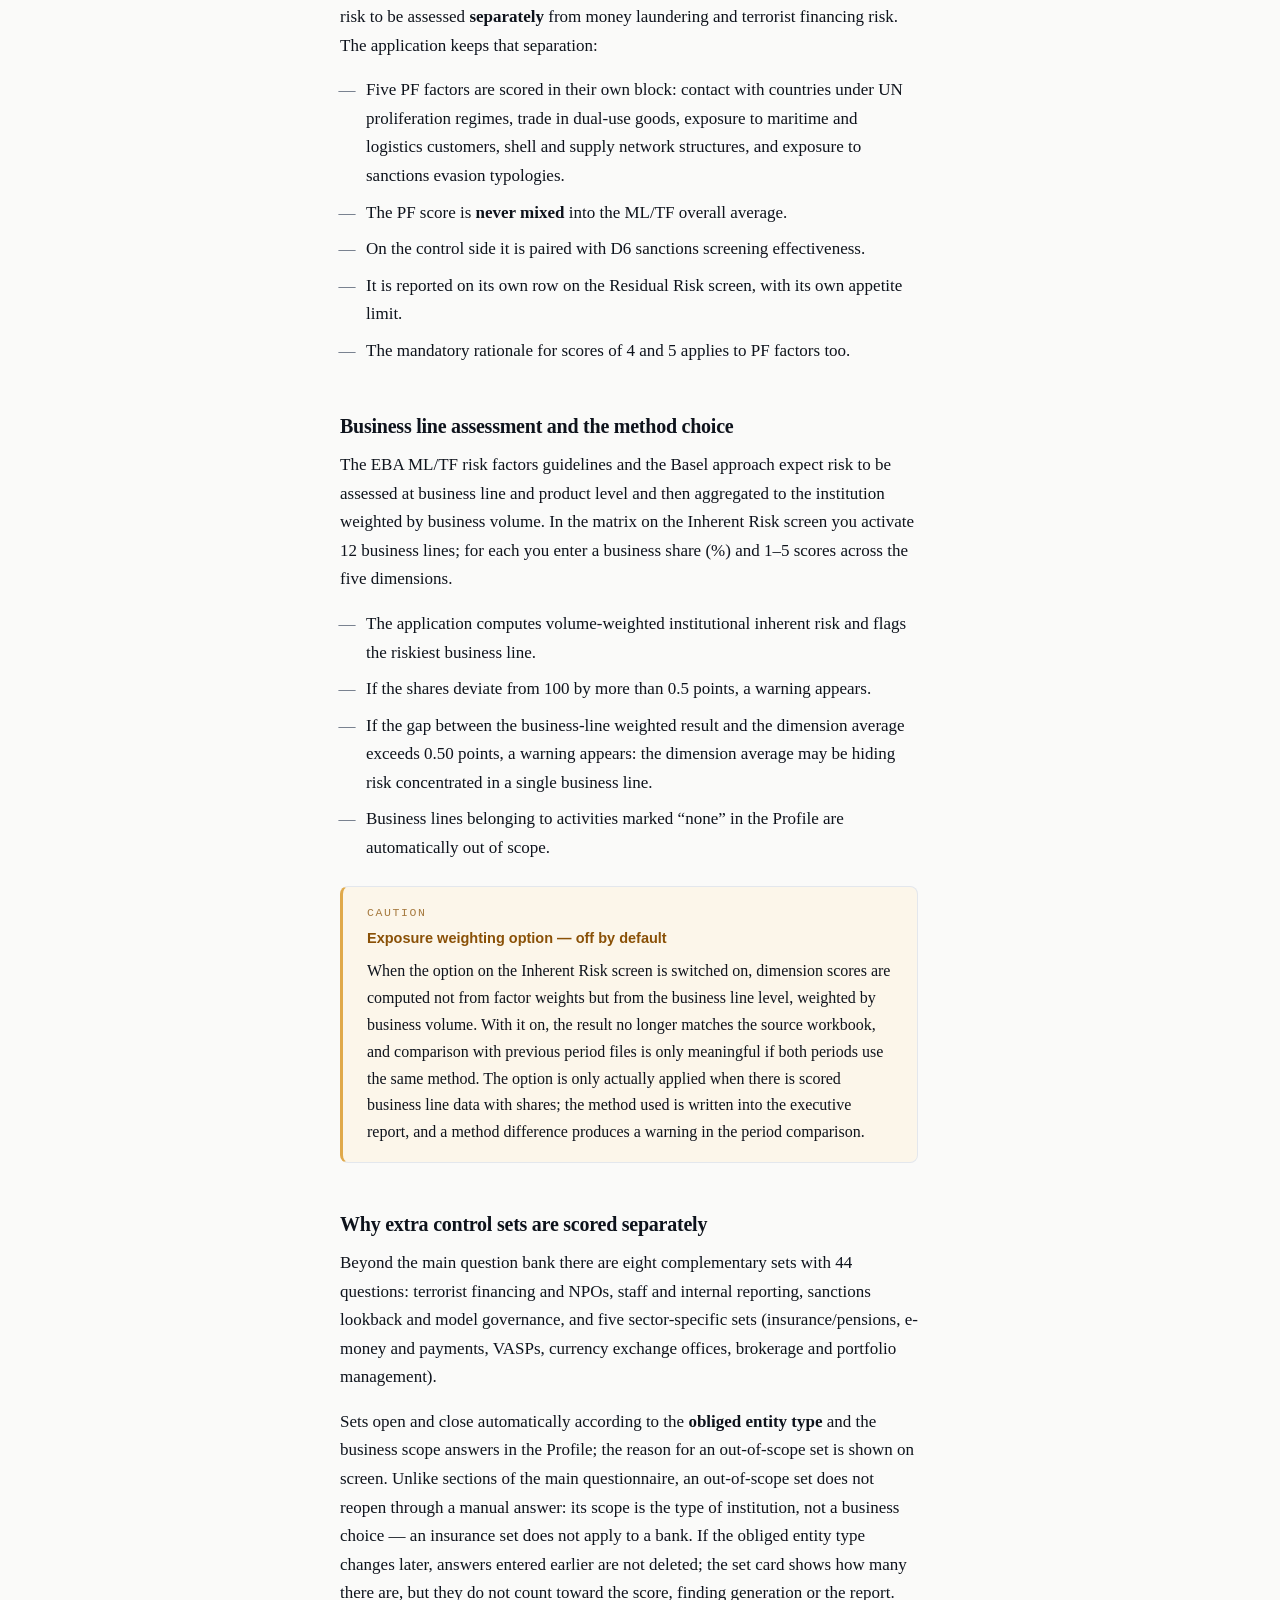
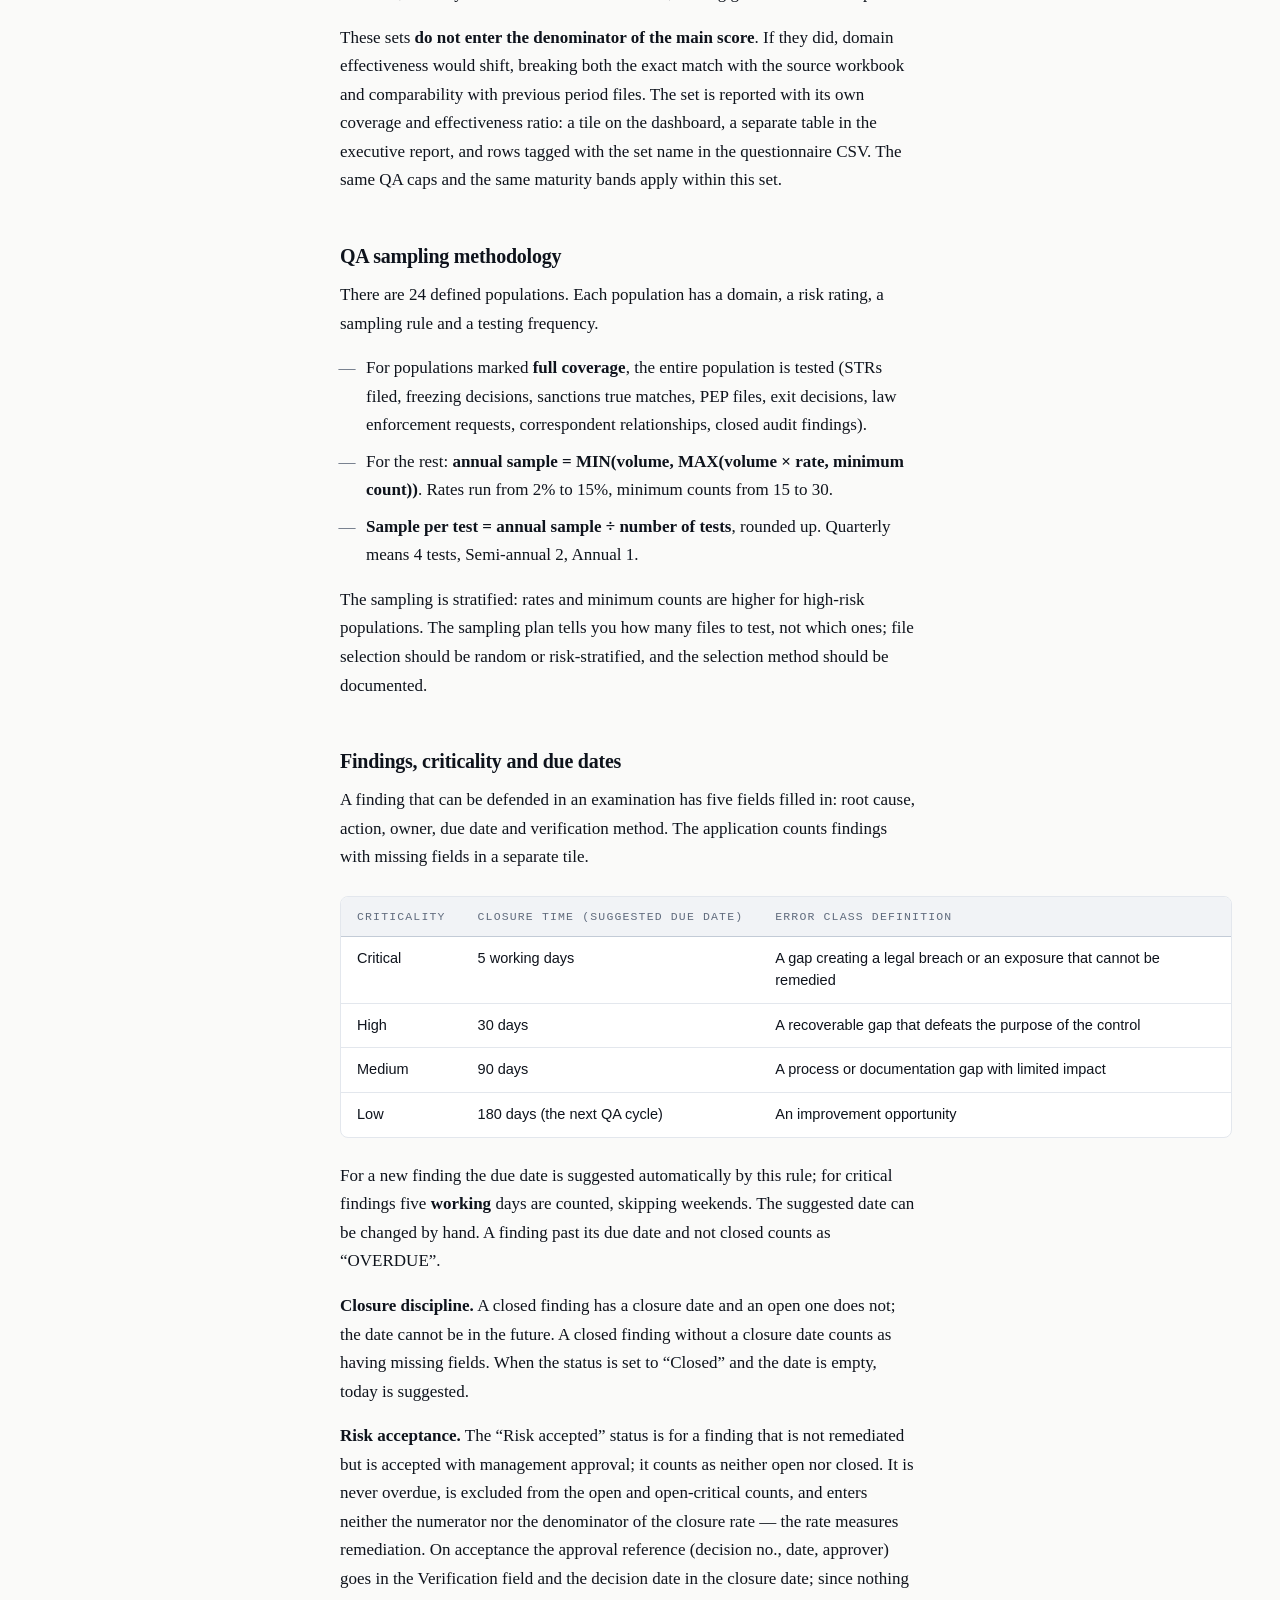
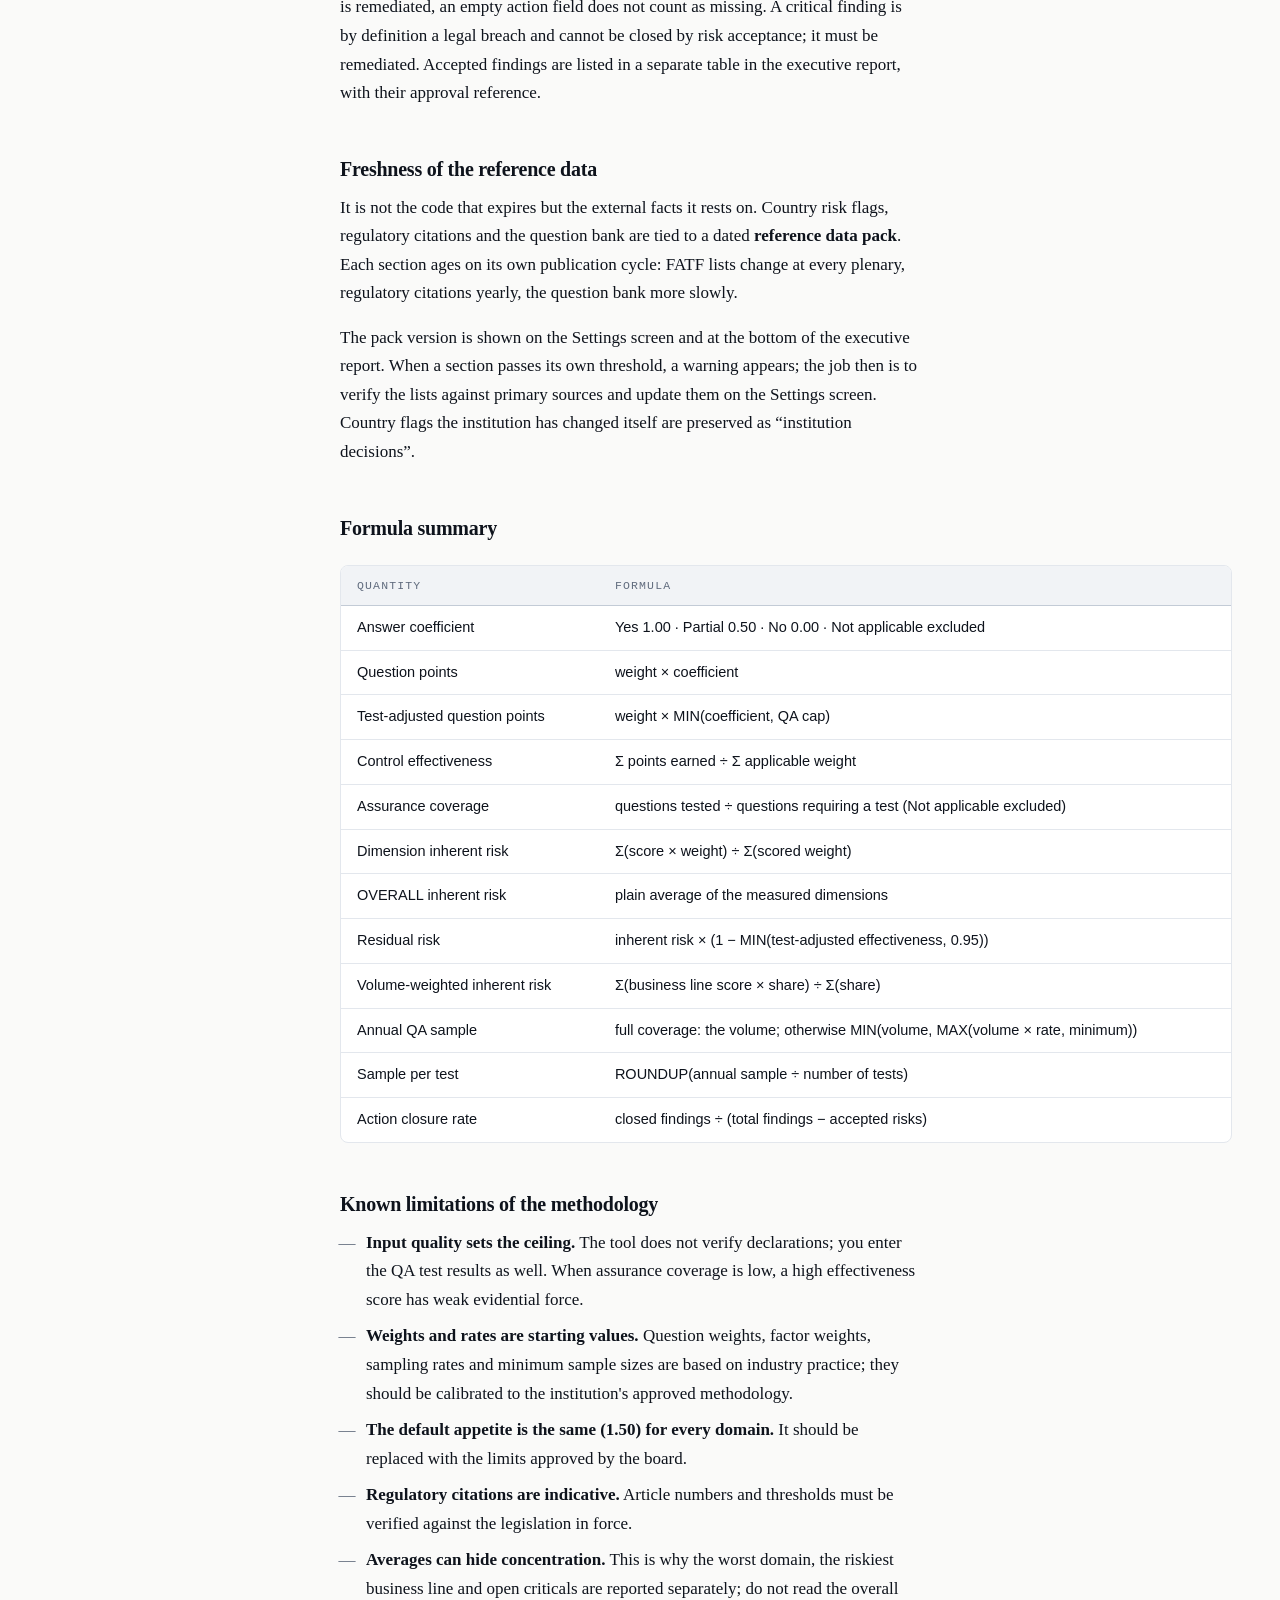
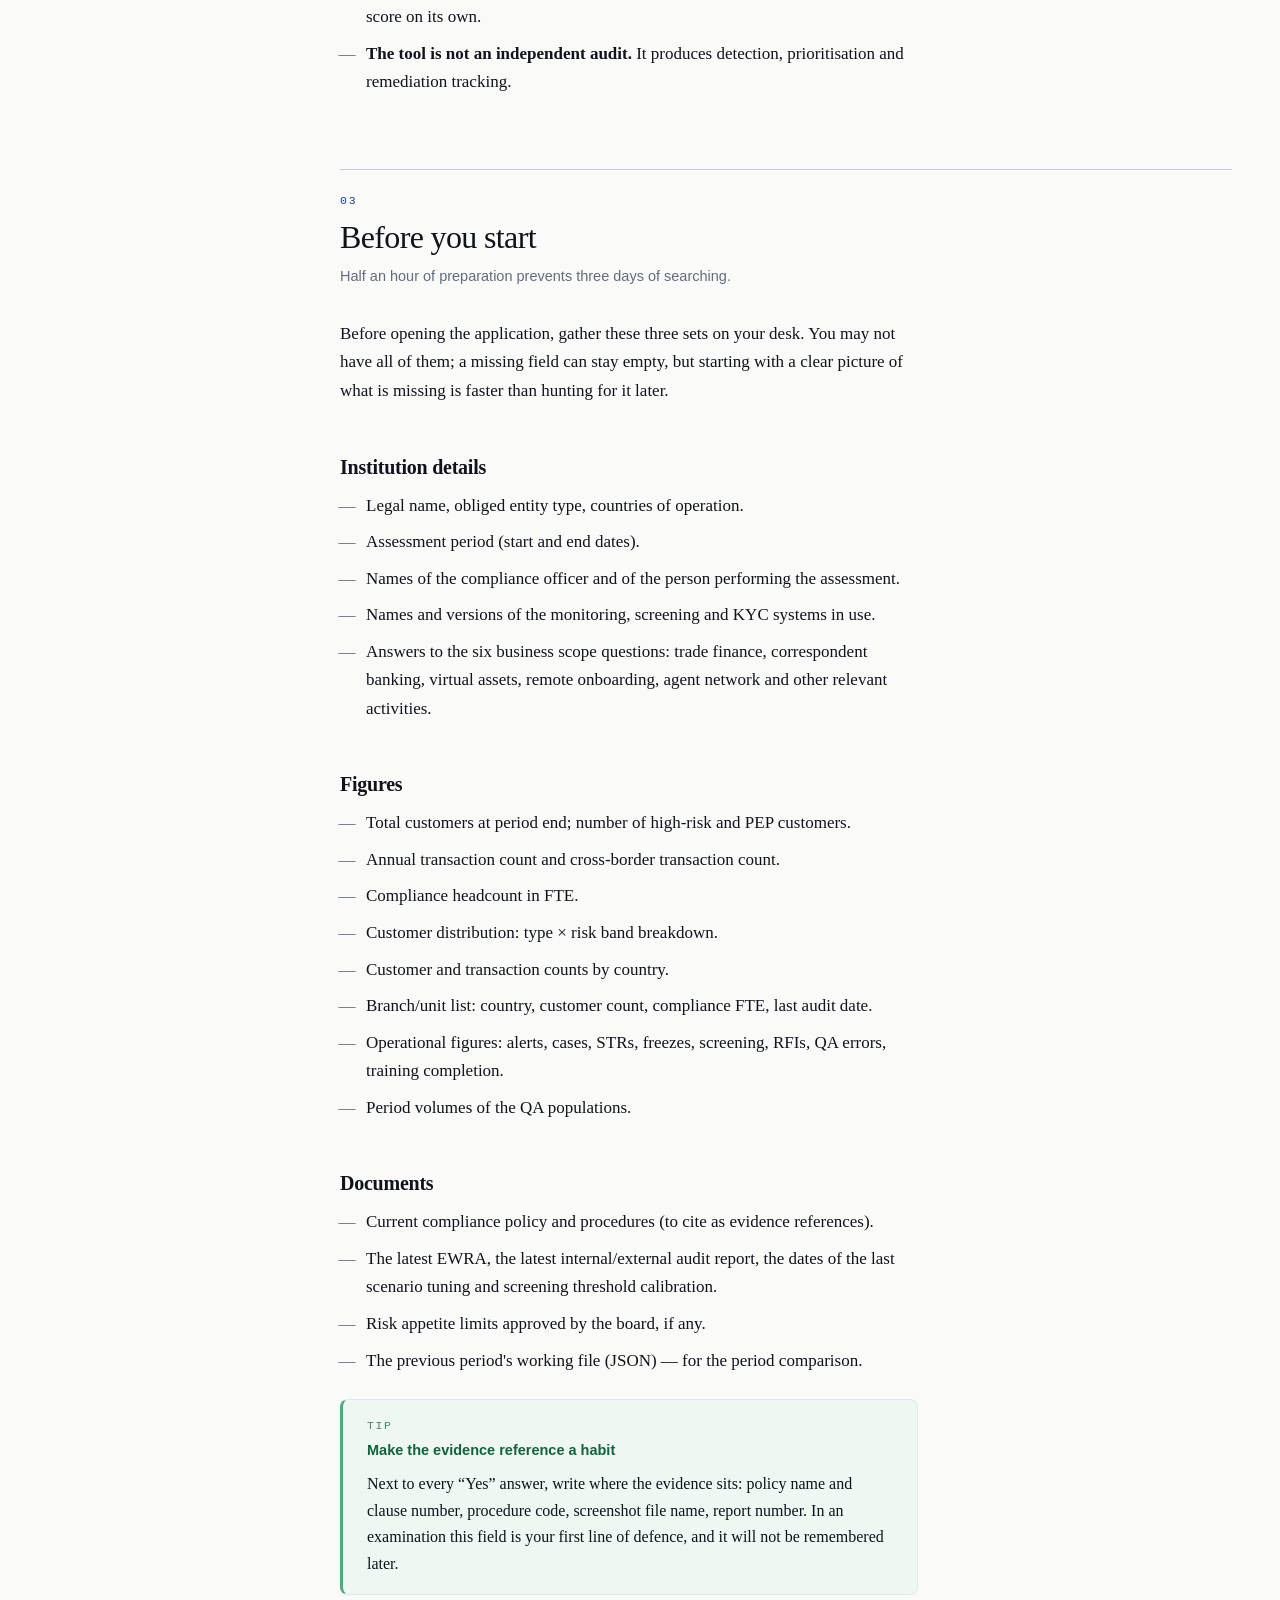
==== commit 77e7c339: "fix: sekiz teknik test turunda bulunan hatalar Dil - İngilizce arayüzde ek kontrol kaynakları, sözlü" ====
--- a/GUIDE.html
+++ b/GUIDE.html
@@ -3,12 +3,14 @@
 <head>
 <meta charset="utf-8">
 <meta name="viewport" content="width=device-width, initial-scale=1">
+<!-- Veri cihazdan çıkmaz: tarayıcı başka kaynaktan betik yüklemeyi ve dışarıya bağlantıyı reddeder. -->
+<meta http-equiv="Content-Security-Policy" content="default-src 'self' file:; script-src 'self' file:; style-src 'self' file: 'unsafe-inline'; img-src 'self' file: data:; font-src 'self' file:; connect-src 'none'; object-src 'none'; base-uri 'none'; form-action 'none'">
 <meta name="color-scheme" content="light dark">
 <title>Methodology and Guide · AML/CFT Compliance Check-up</title>
 <meta name="description" content="Assessment methodology and full user guide for the AML/CFT Compliance Check-up: scope, inherent risk, control effectiveness, independent testing, residual risk, appetite and actions across all seventeen screens.">
 <link rel="alternate" hreflang="tr" href="KILAVUZ.html">
 <link rel="alternate" hreflang="en" href="GUIDE.html">
-<link rel="stylesheet" href="css/kilavuz.css?v=2.10.1">
+<link rel="stylesheet" href="css/kilavuz.css?v=2.10.7">
 <link rel="icon" href="data:image/svg+xml,<svg xmlns='http://www.w3.org/2000/svg' viewBox='0 0 24 24' fill='none' stroke='%231E40AF' stroke-width='2' stroke-linecap='round' stroke-linejoin='round'><path d='M12 22s8-4 8-10V5l-8-3-8 3v7c0 6 8 10 8 10z'/><path d='m9 12 2 2 4-4'/></svg>">
 </head>
 <body>
@@ -45,7 +47,7 @@
       <div><span class="kunye-etiket">Application</span><span class="kunye-deger">checkup.alpgiraykocal.com</span></div>
       <div><span class="kunye-etiket">Scope</span><span class="kunye-deger">17 screens · 218 questions · 25 risk factors</span></div>
       <div><span class="kunye-etiket">Time needed</span><span class="kunye-deger">3–5 working days for the first period</span></div>
-      <div><span class="kunye-etiket">Reference pack</span><span class="kunye-deger">2026.1 · Version 2.10.1</span></div>
+      <div><span class="kunye-etiket">Reference pack</span><span class="kunye-deger">2026.1 · Version 2.10.7</span></div>
     </div>
   </header>
 
@@ -740,7 +742,9 @@
     <p>
       The application makes no network requests at all: no external fonts, no CDN,
       no analytics. All data is held only in the local storage of the browser you
-      use. Institutional data never leaves the device.
+      use. Institutional data never leaves the device. This is not only a
+      promise: the pages carry a content security policy, and the browser refuses
+      any outbound connection or script from another origin.
     </p>
     <p>
       The price of that is this: <b>if browser data is cleared, the assessment is
@@ -1627,8 +1631,10 @@
       </table>
     </div>
     <p>
-      CSV files are produced with a semicolon separator and a BOM, so columns
-      split correctly in a Turkish Excel locale.
+      CSV files are produced with a BOM and in the Excel format of the interface
+      language: a semicolon separator and comma decimals in Turkish, a comma
+      separator and dot decimals in English. Columns and numbers therefore split
+      correctly in both locales. Free-text cells are never run as formulas.
     </p>
 
     <h3>Scope in numbers</h3>
@@ -1654,7 +1660,7 @@
 
     <div class="altbilgi">
       <p>
-        This guide describes version 2.10.1 of the application and reference data
+        This guide describes version 2.10.7 of the application and reference data
         pack 2026.1. The formulas in the methodology section match the scoring
         engine exactly. Regulatory citations are indicative and must be verified
         against the legislation in force. The tool supports detection,
@@ -1665,6 +1671,6 @@
 
   </main>
 </div>
-<script src="js/kilavuz.js?v=2.10.1"></script>
+<script src="js/kilavuz.js?v=2.10.7"></script>
 </body>
 </html>
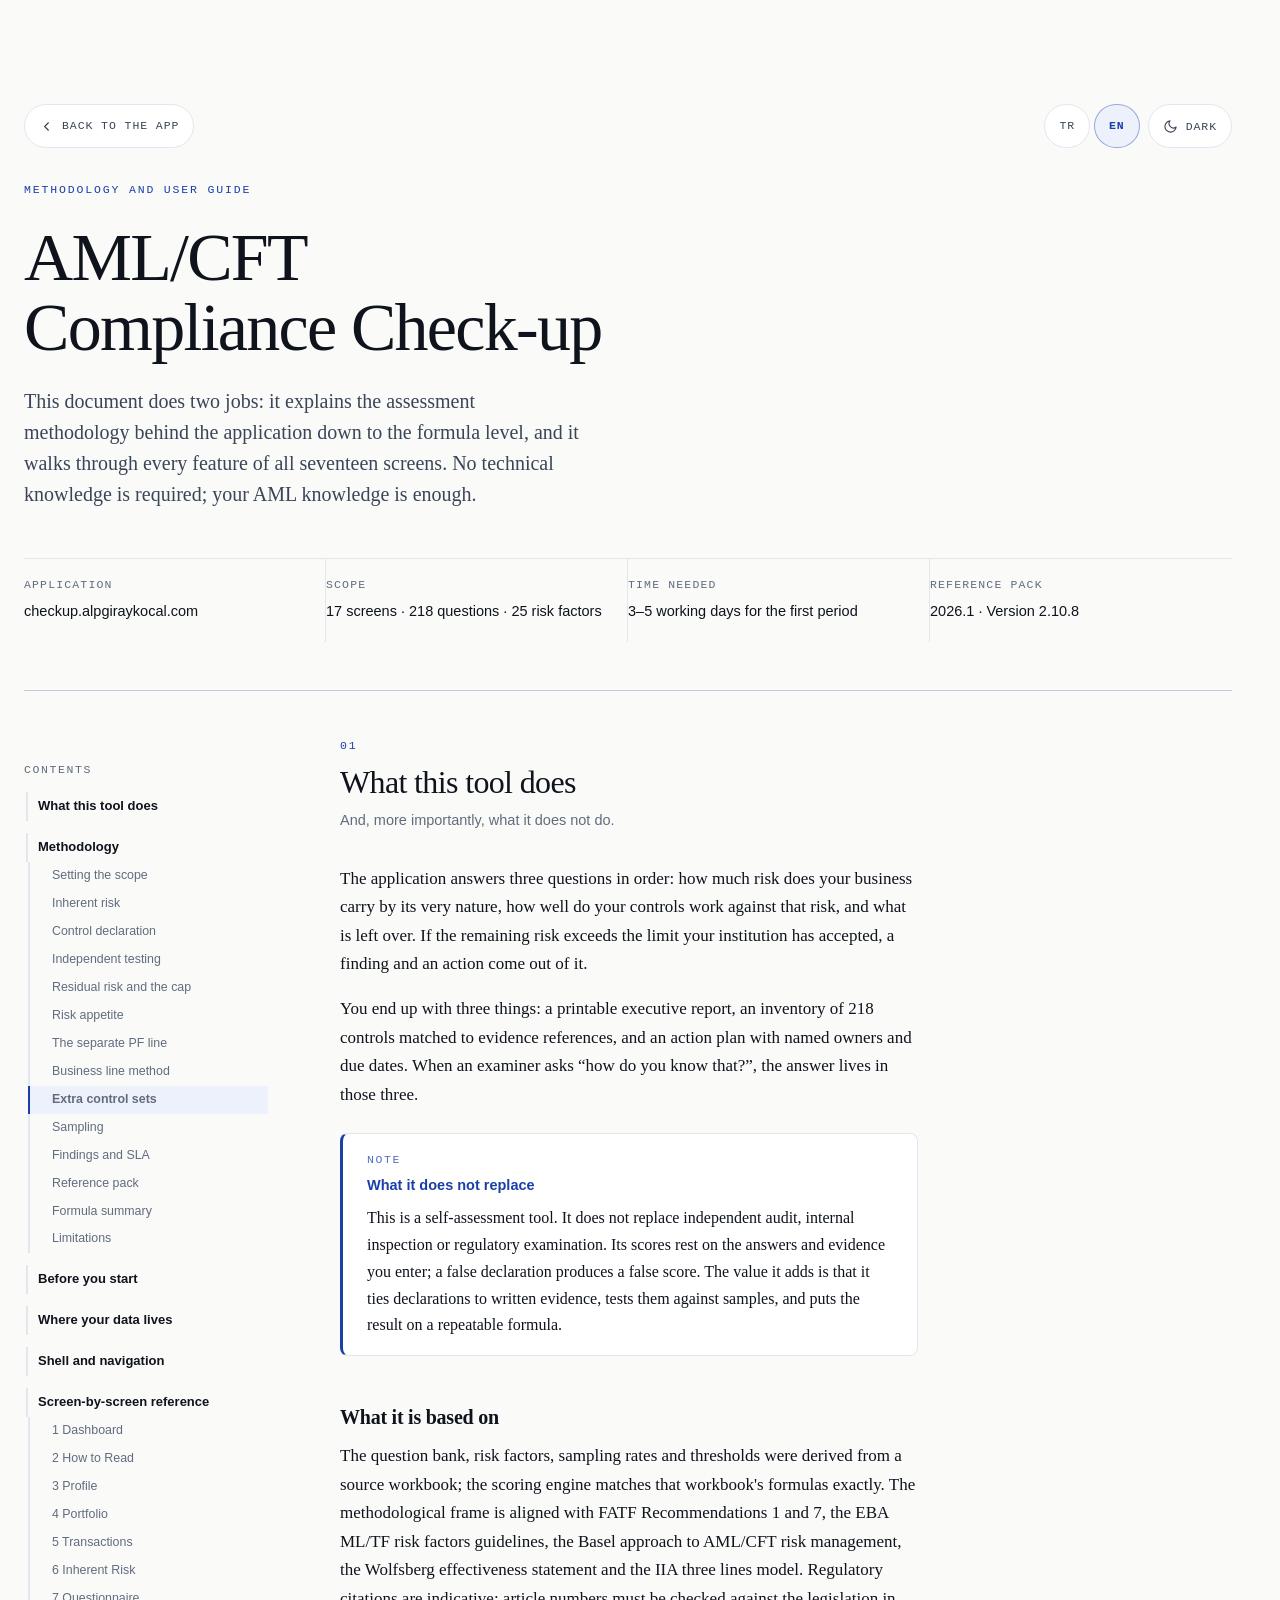
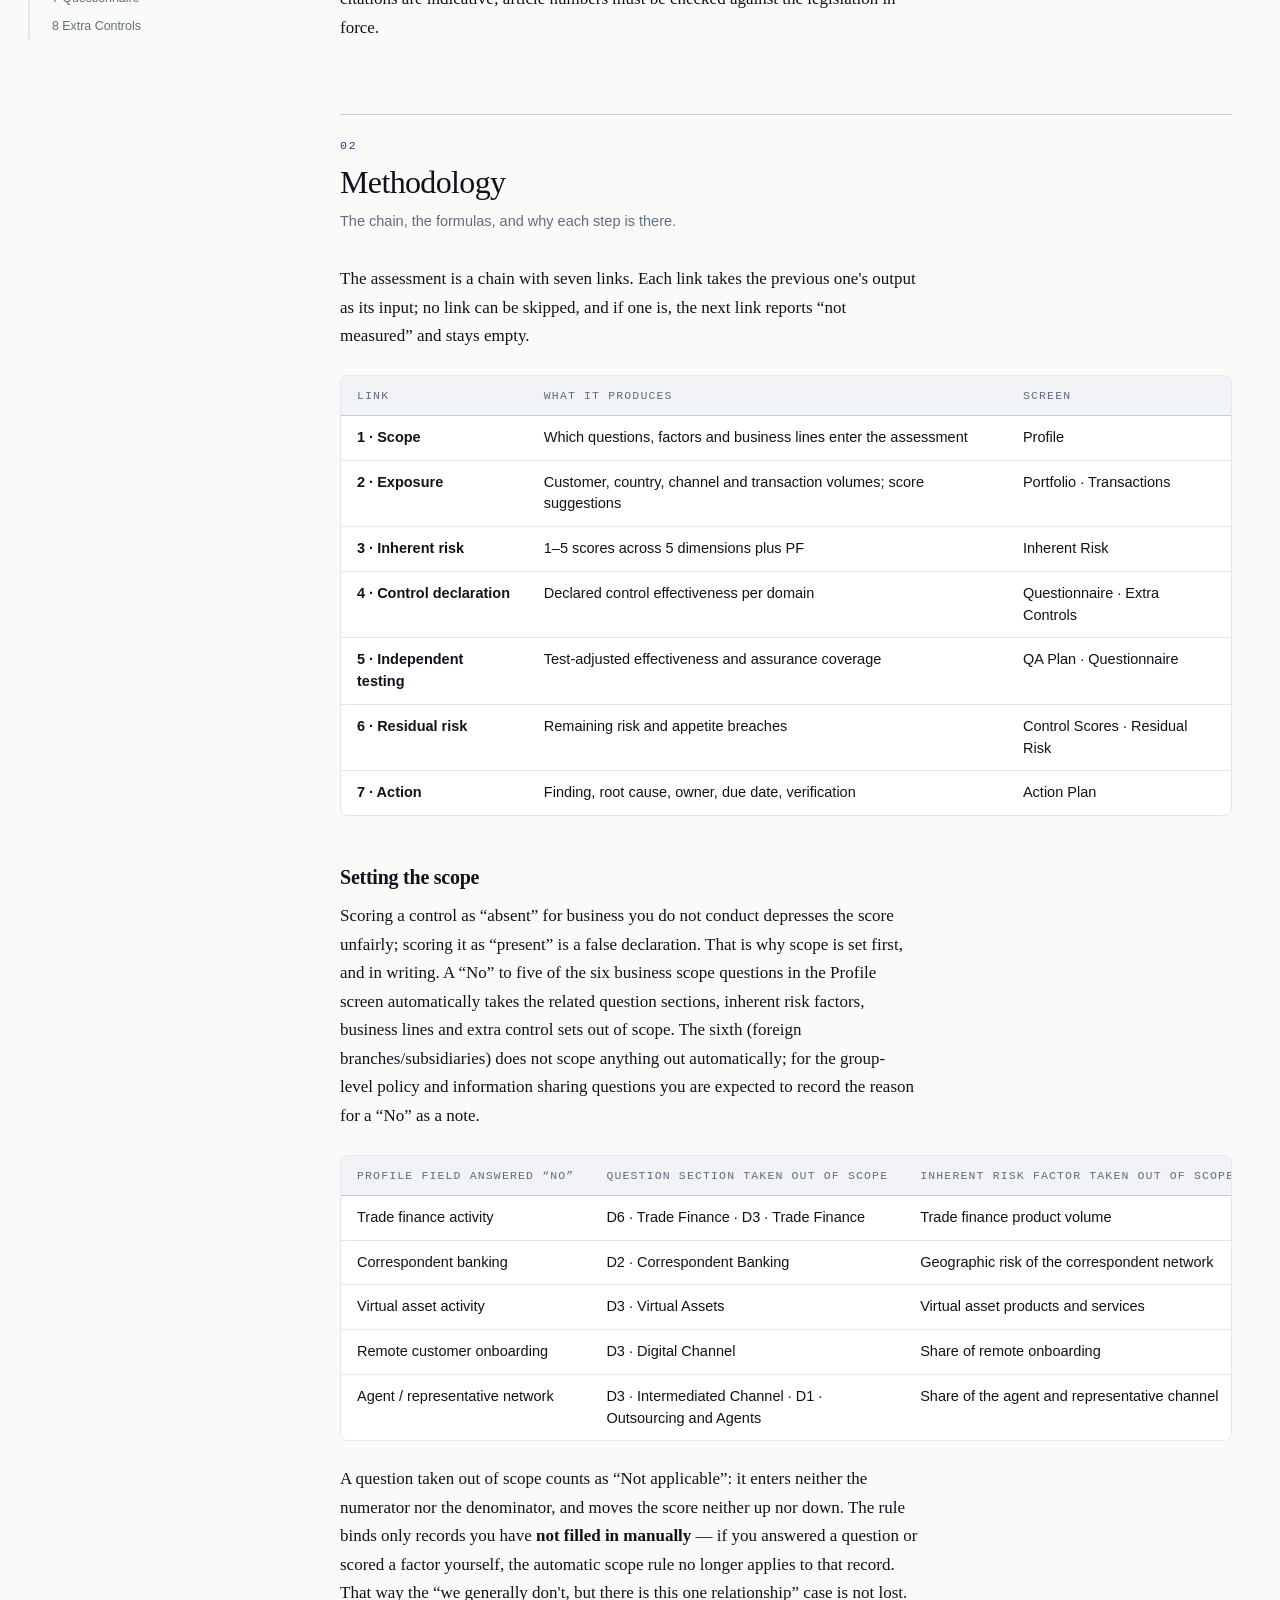
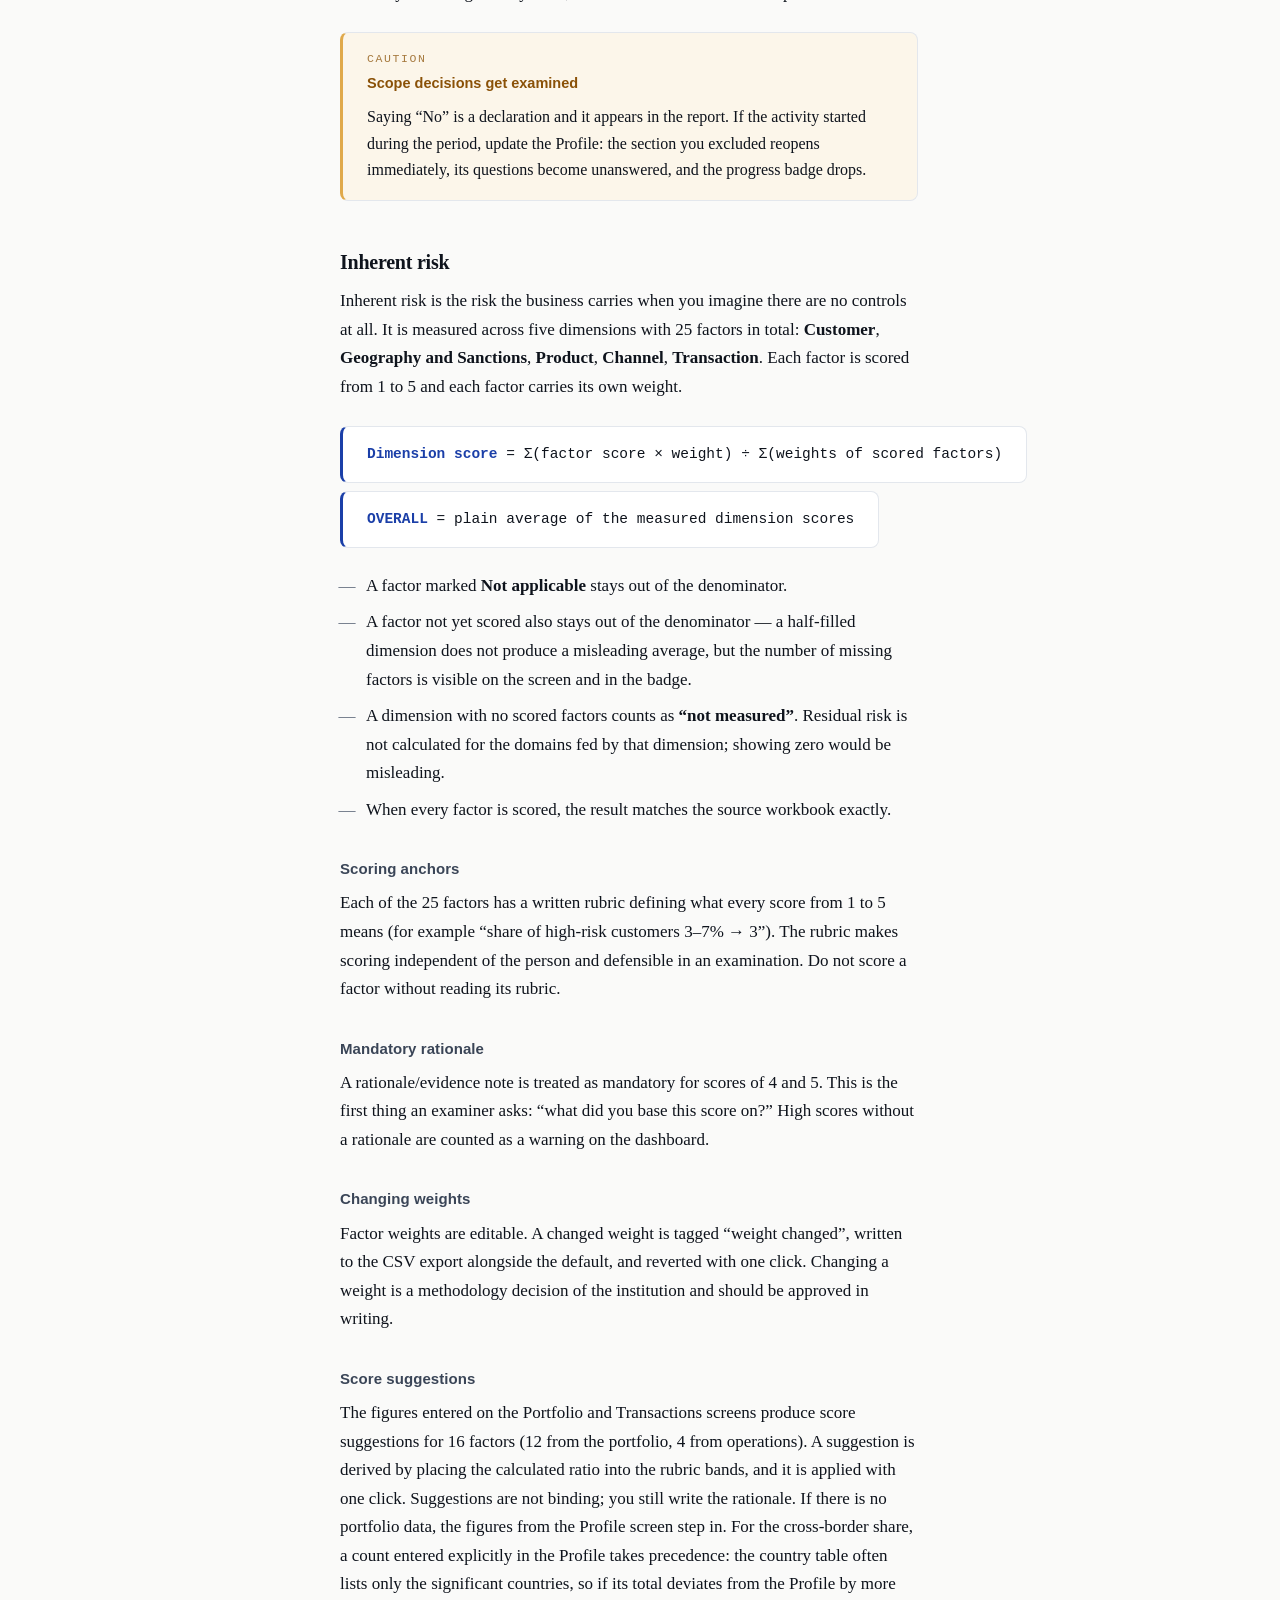
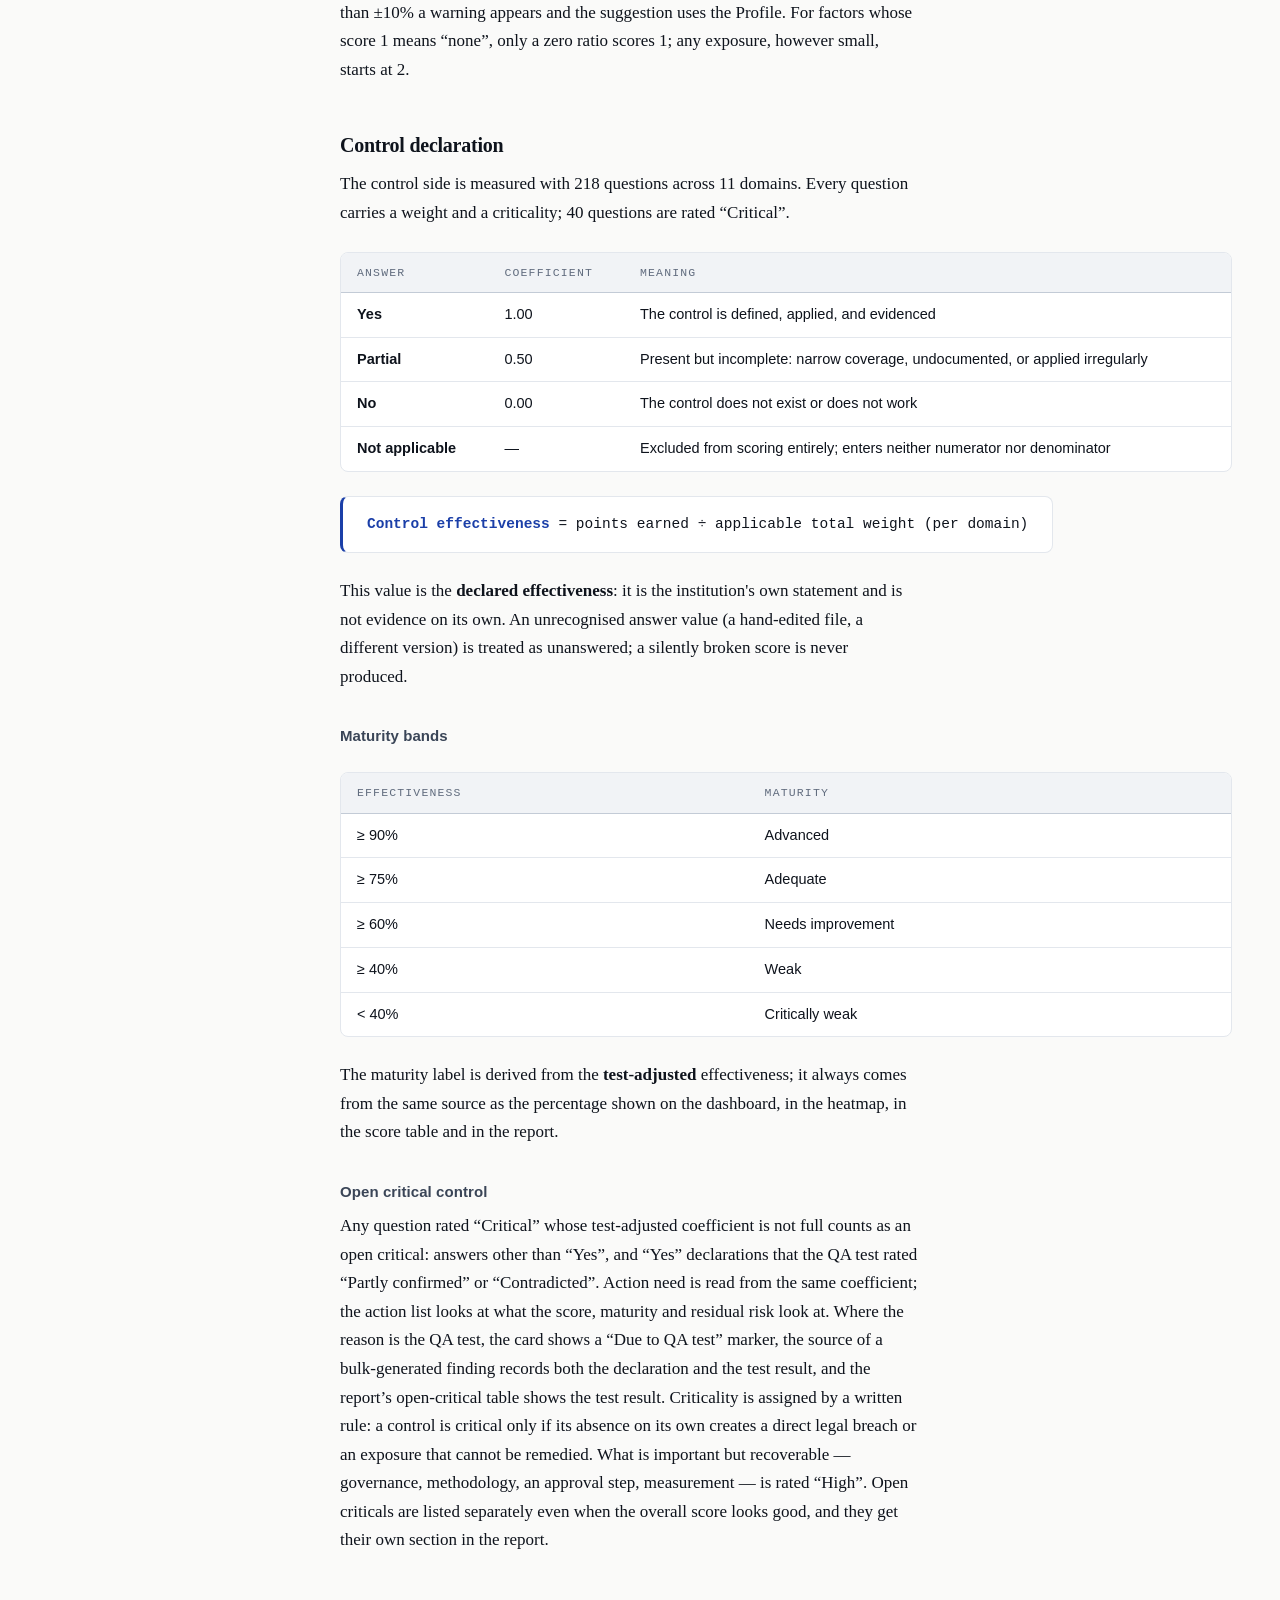
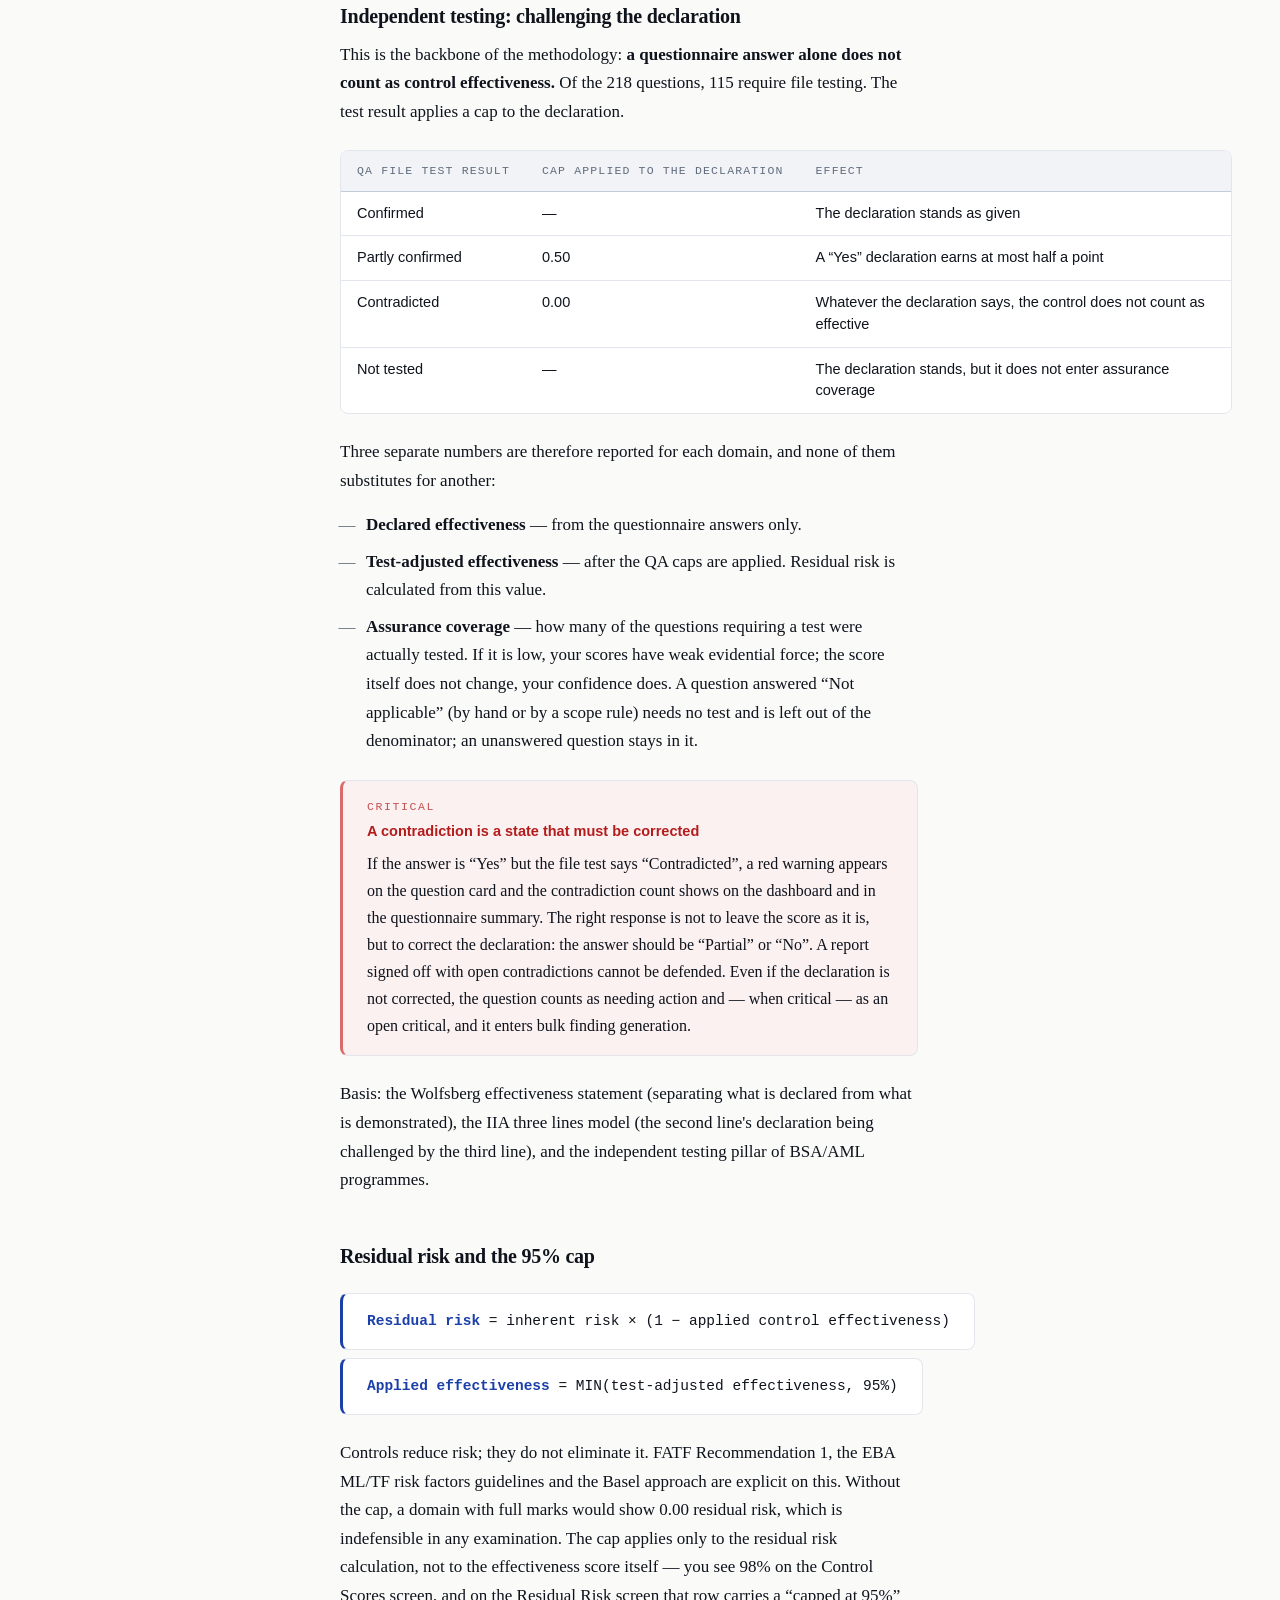
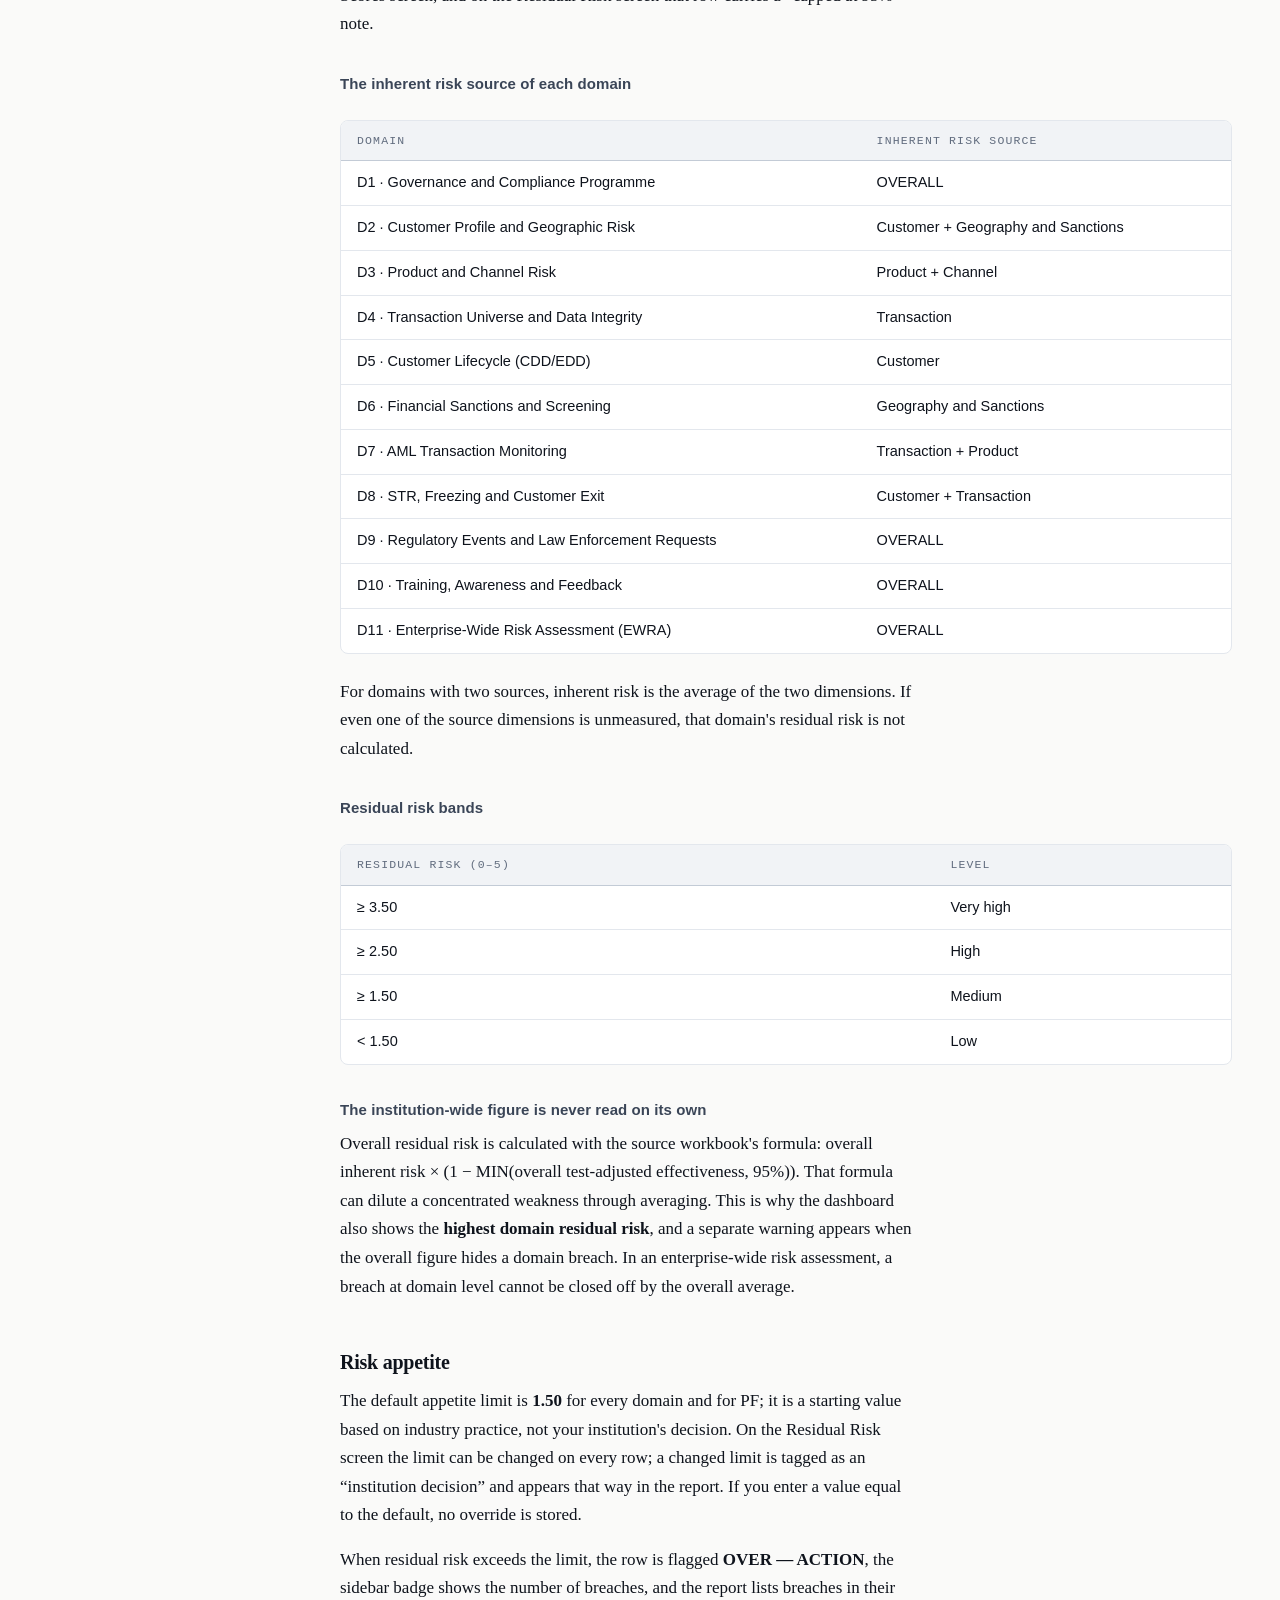
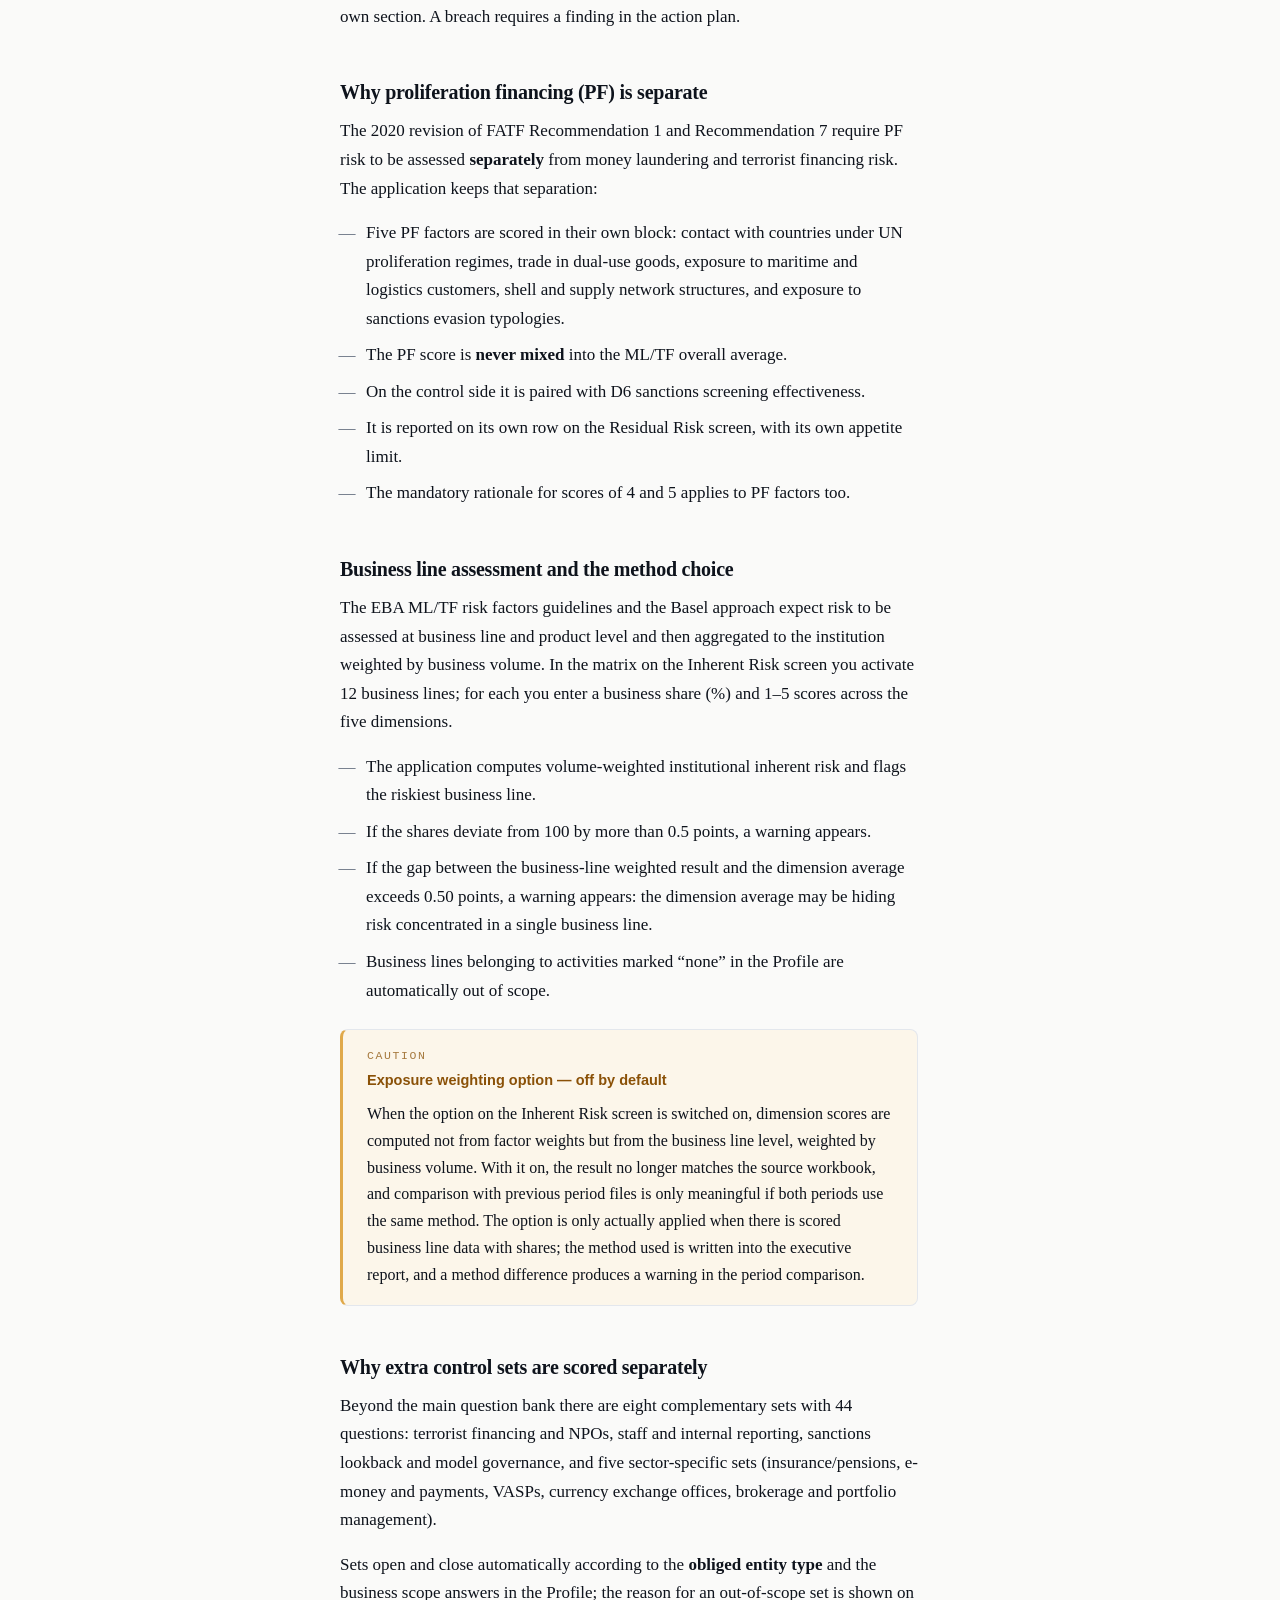
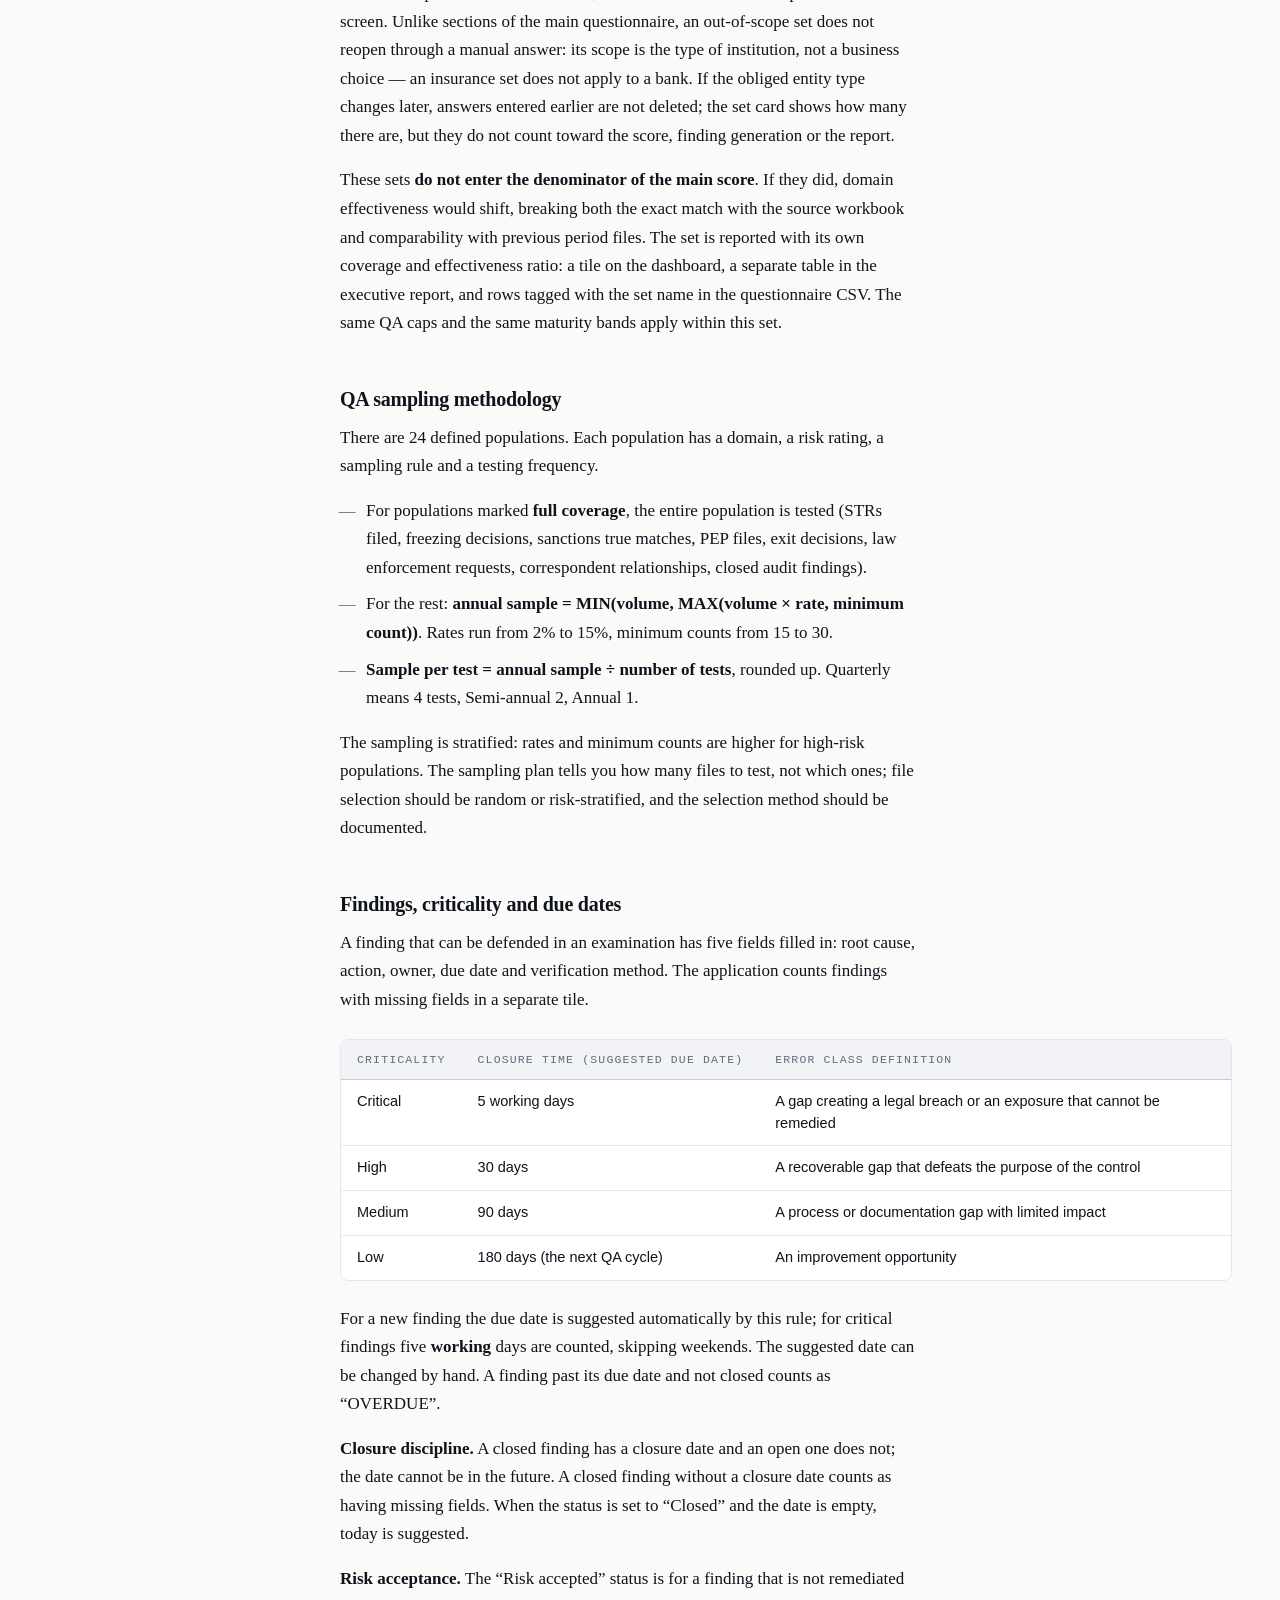
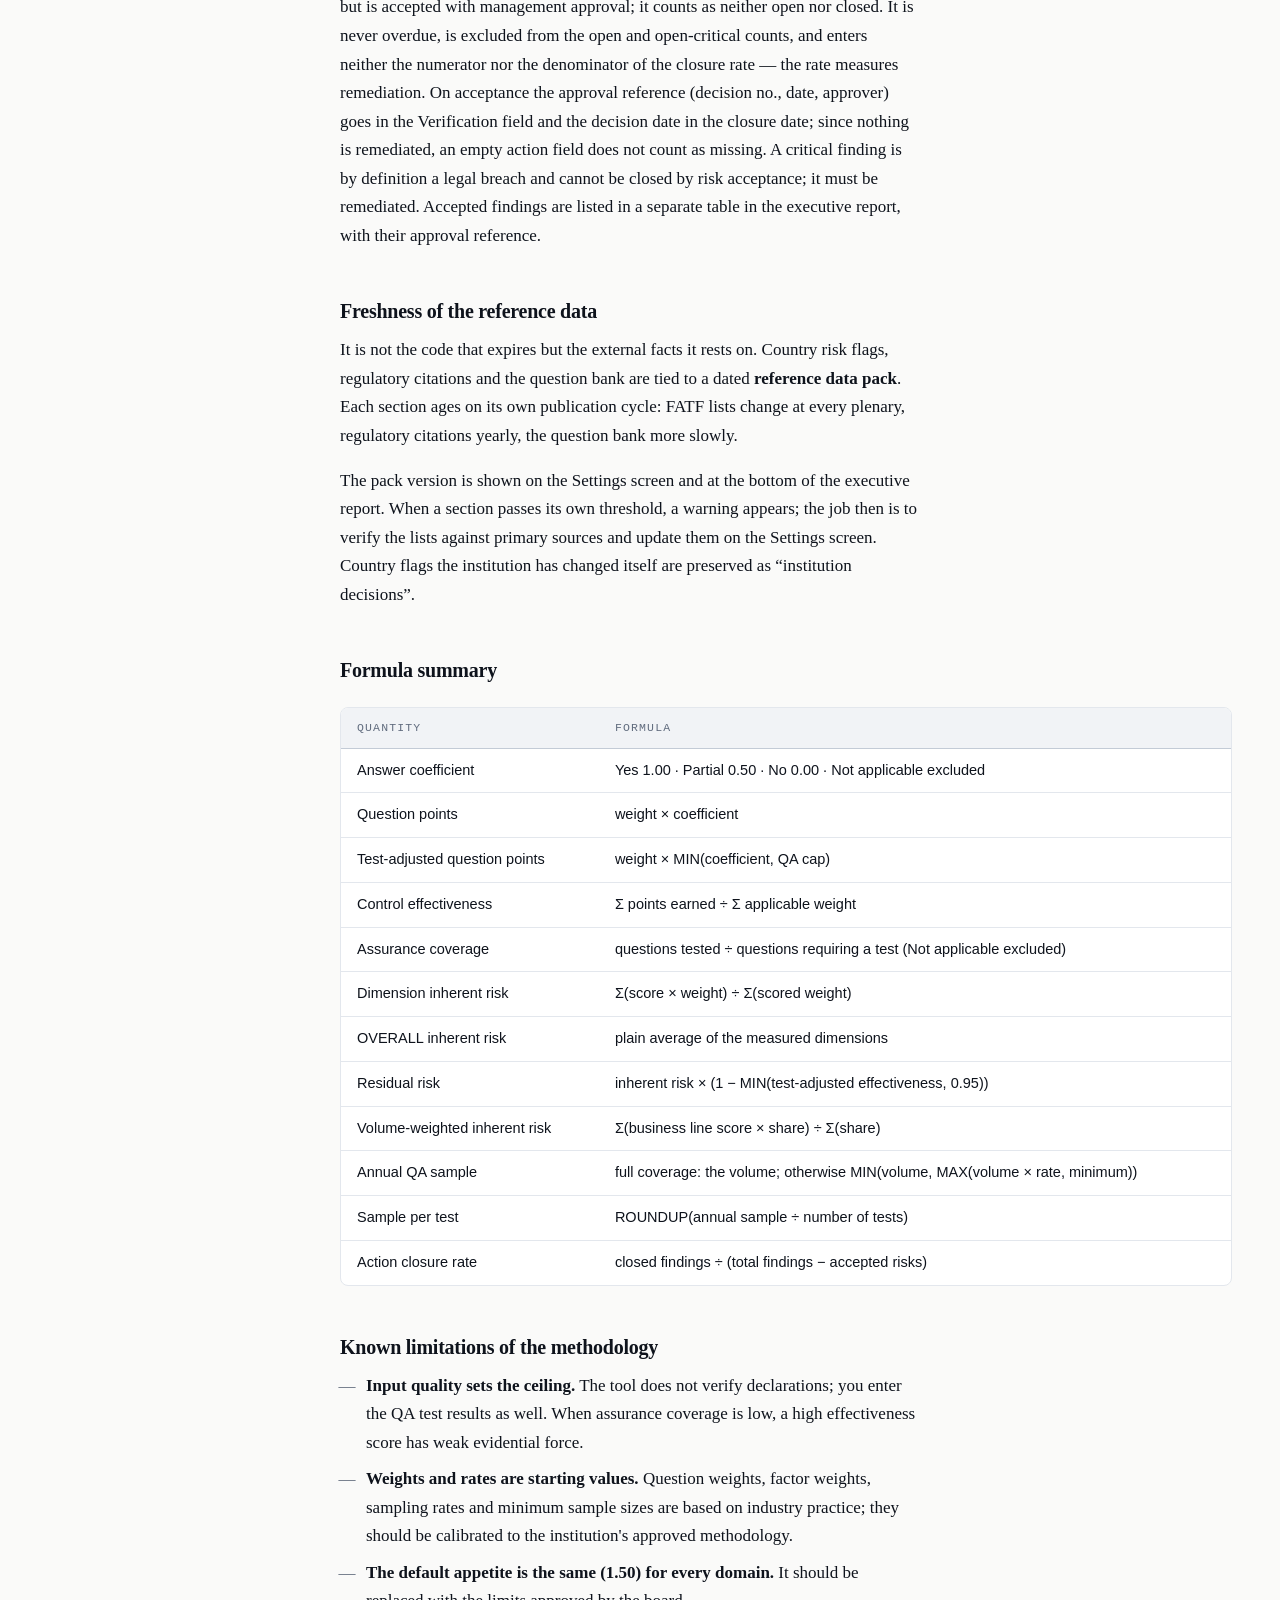
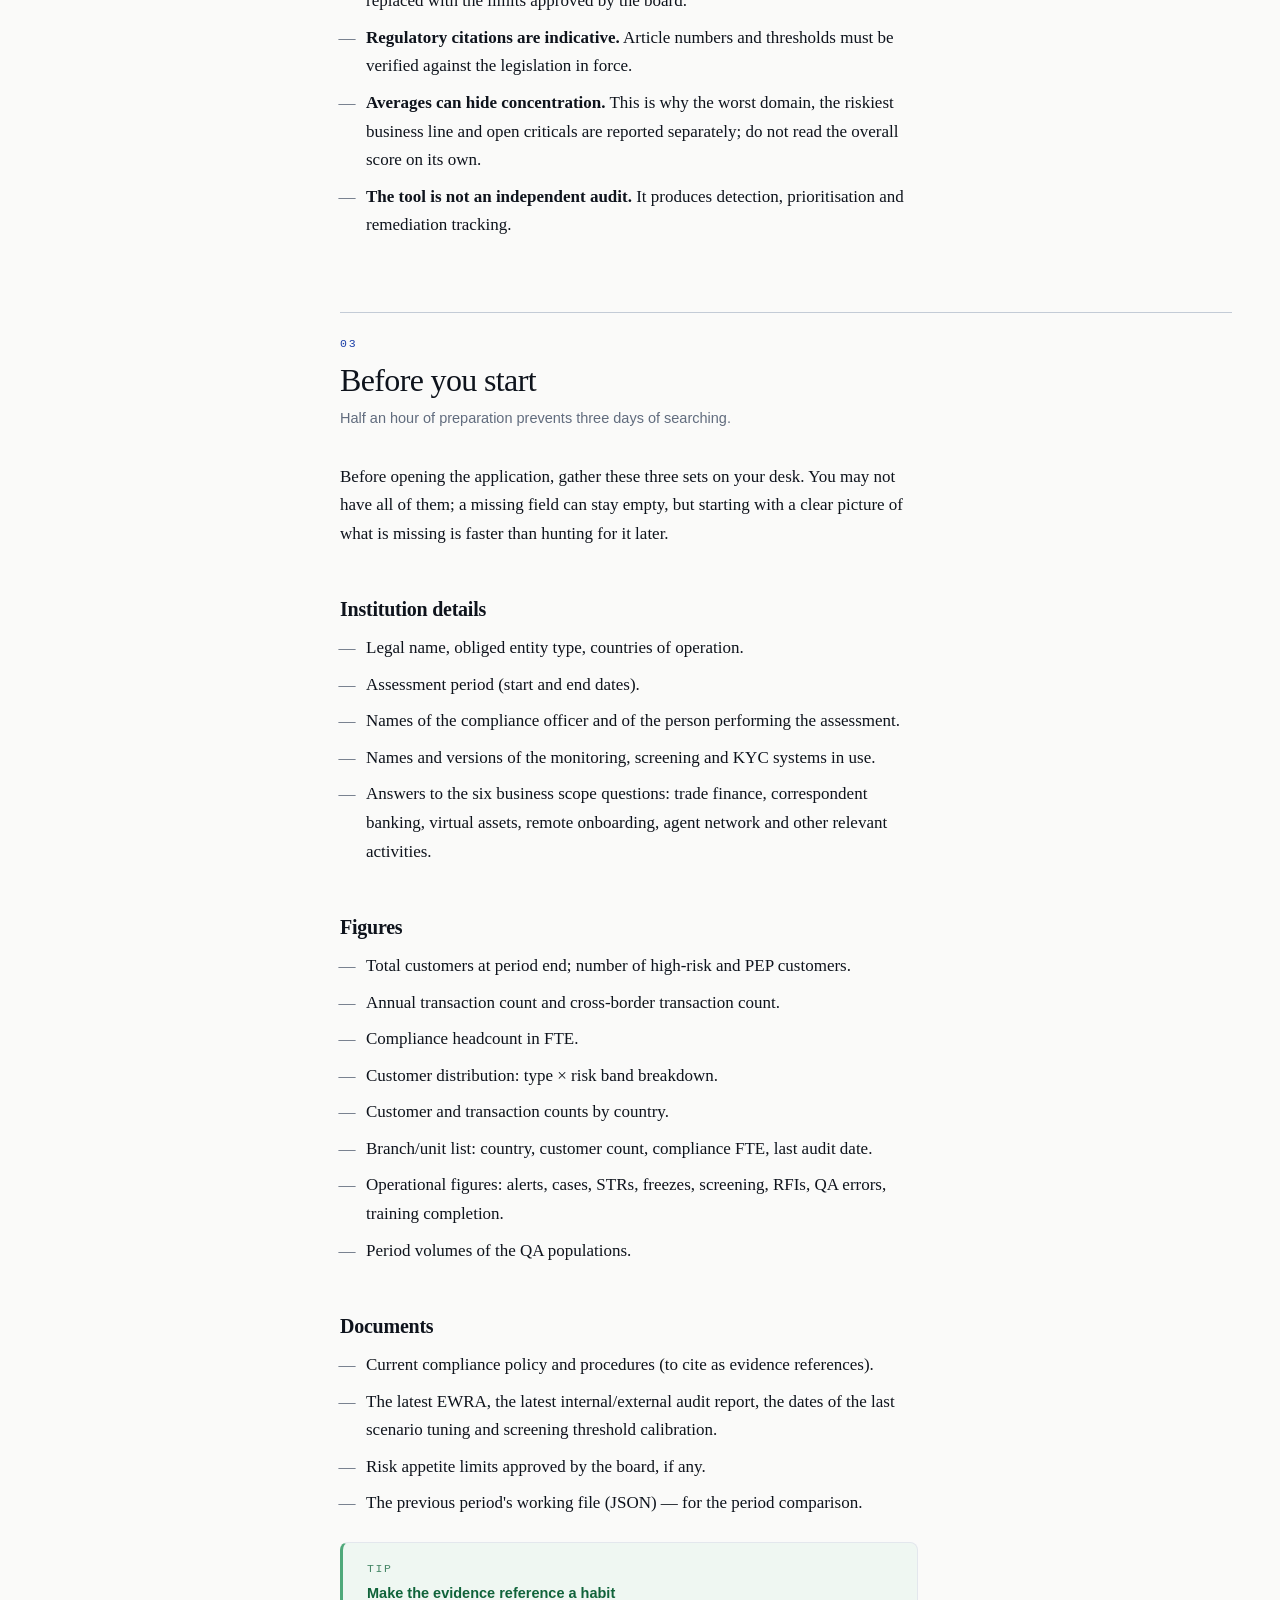
==== commit 117b64a2: "fix: skor önerisi bantları, sınır ötesi önceliği, kanıt uyarısı ve arama - Yedi faktörde öneri bantl" ====
--- a/GUIDE.html
+++ b/GUIDE.html
@@ -10,7 +10,7 @@
 <meta name="description" content="Assessment methodology and full user guide for the AML/CFT Compliance Check-up: scope, inherent risk, control effectiveness, independent testing, residual risk, appetite and actions across all seventeen screens.">
 <link rel="alternate" hreflang="tr" href="KILAVUZ.html">
 <link rel="alternate" hreflang="en" href="GUIDE.html">
-<link rel="stylesheet" href="css/kilavuz.css?v=2.10.7">
+<link rel="stylesheet" href="css/kilavuz.css?v=2.10.8">
 <link rel="icon" href="data:image/svg+xml,<svg xmlns='http://www.w3.org/2000/svg' viewBox='0 0 24 24' fill='none' stroke='%231E40AF' stroke-width='2' stroke-linecap='round' stroke-linejoin='round'><path d='M12 22s8-4 8-10V5l-8-3-8 3v7c0 6 8 10 8 10z'/><path d='m9 12 2 2 4-4'/></svg>">
 </head>
 <body>
@@ -47,7 +47,7 @@
       <div><span class="kunye-etiket">Application</span><span class="kunye-deger">checkup.alpgiraykocal.com</span></div>
       <div><span class="kunye-etiket">Scope</span><span class="kunye-deger">17 screens · 218 questions · 25 risk factors</span></div>
       <div><span class="kunye-etiket">Time needed</span><span class="kunye-deger">3–5 working days for the first period</span></div>
-      <div><span class="kunye-etiket">Reference pack</span><span class="kunye-deger">2026.1 · Version 2.10.7</span></div>
+      <div><span class="kunye-etiket">Reference pack</span><span class="kunye-deger">2026.1 · Version 2.10.8</span></div>
     </div>
   </header>
 
@@ -272,7 +272,12 @@
       suggestion is derived by placing the calculated ratio into the rubric bands,
       and it is applied with one click. Suggestions are not binding; you still
       write the rationale. If there is no portfolio data, the figures from the
-      Profile screen step in.
+      Profile screen step in. For the cross-border share, a count entered
+      explicitly in the Profile takes precedence: the country table often lists
+      only the significant countries, so if its total deviates from the Profile
+      by more than ±10% a warning appears and the suggestion uses the Profile.
+      For factors whose score 1 means “none”, only a zero ratio scores 1; any
+      exposure, however small, starts at 2.
     </p>
 
     <h3 id="m-kontrol">Control declaration</h3>
@@ -1141,7 +1146,8 @@
         relevant, the <b>sampling population</b> are printed on the card.</li>
       <li><b>Evidence reference</b> and <b>finding note</b> fields. Questions that
         are answered but have no evidence reference are badged and can be found
-        through the filter.</li>
+        through the filter. A question taken out of scope by the Profile needs no
+        evidence; one marked “Not applicable” by hand still needs a reason.</li>
       <li>The <b>QA file test block</b> (on 115 questions) — result, number of files
         tested, number of files in error, and a note. The error rate is calculated
         automatically. If the answer is “Yes” while the result is “Contradicted”, a
@@ -1660,7 +1666,7 @@
 
     <div class="altbilgi">
       <p>
-        This guide describes version 2.10.7 of the application and reference data
+        This guide describes version 2.10.8 of the application and reference data
         pack 2026.1. The formulas in the methodology section match the scoring
         engine exactly. Regulatory citations are indicative and must be verified
         against the legislation in force. The tool supports detection,
@@ -1671,6 +1677,6 @@
 
   </main>
 </div>
-<script src="js/kilavuz.js?v=2.10.7"></script>
+<script src="js/kilavuz.js?v=2.10.8"></script>
 </body>
 </html>
